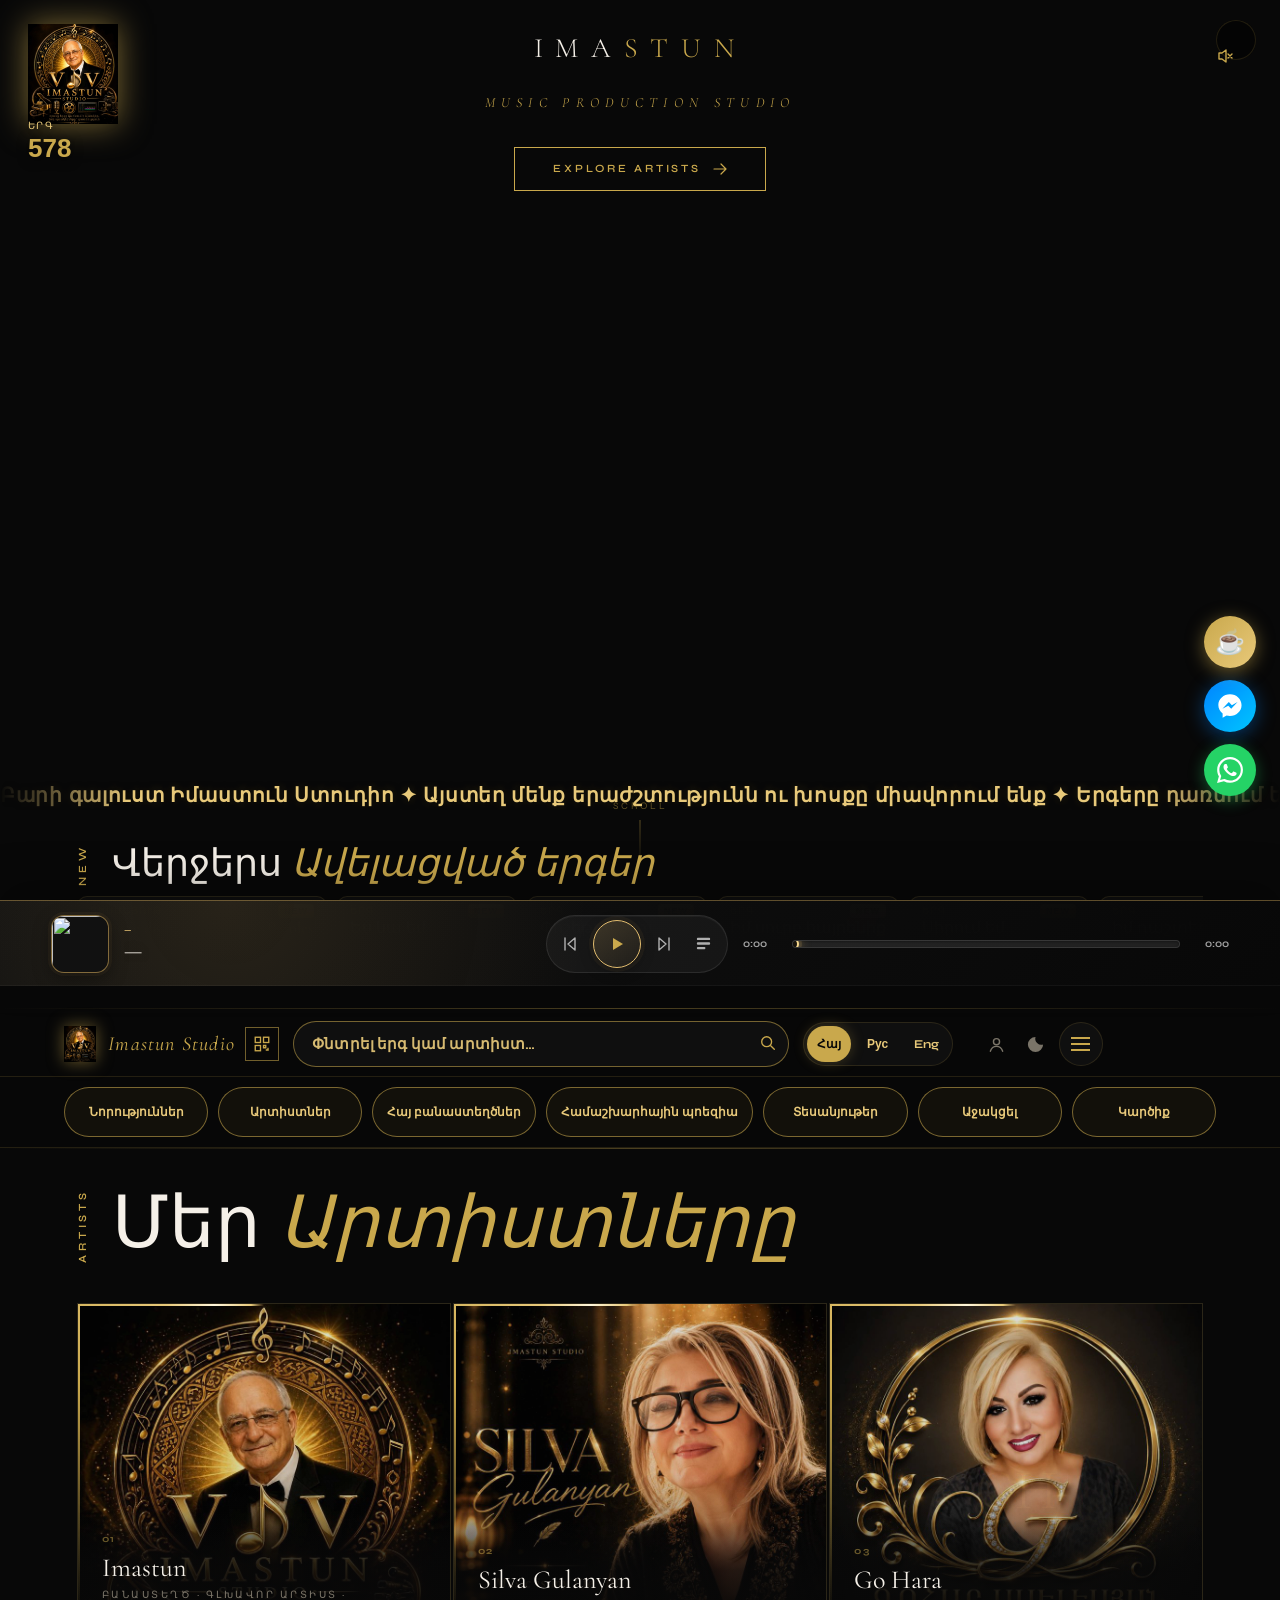
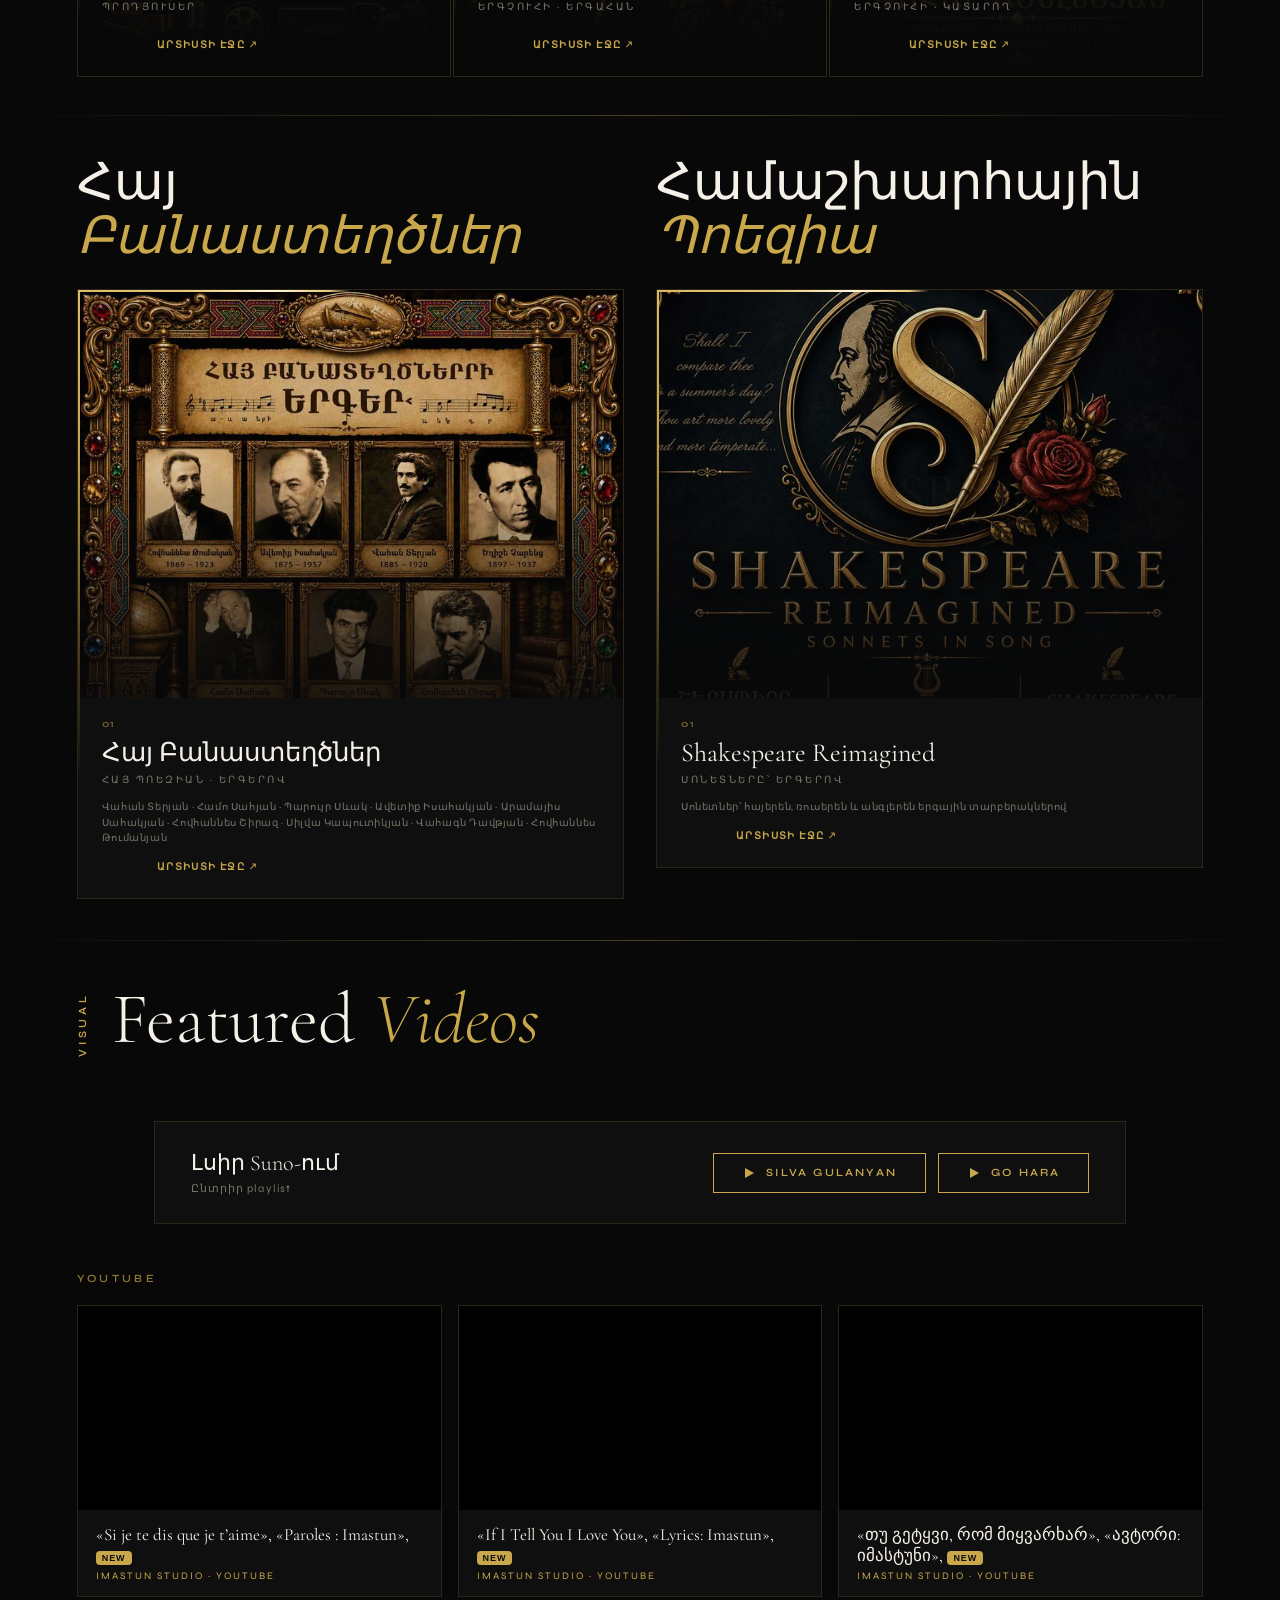
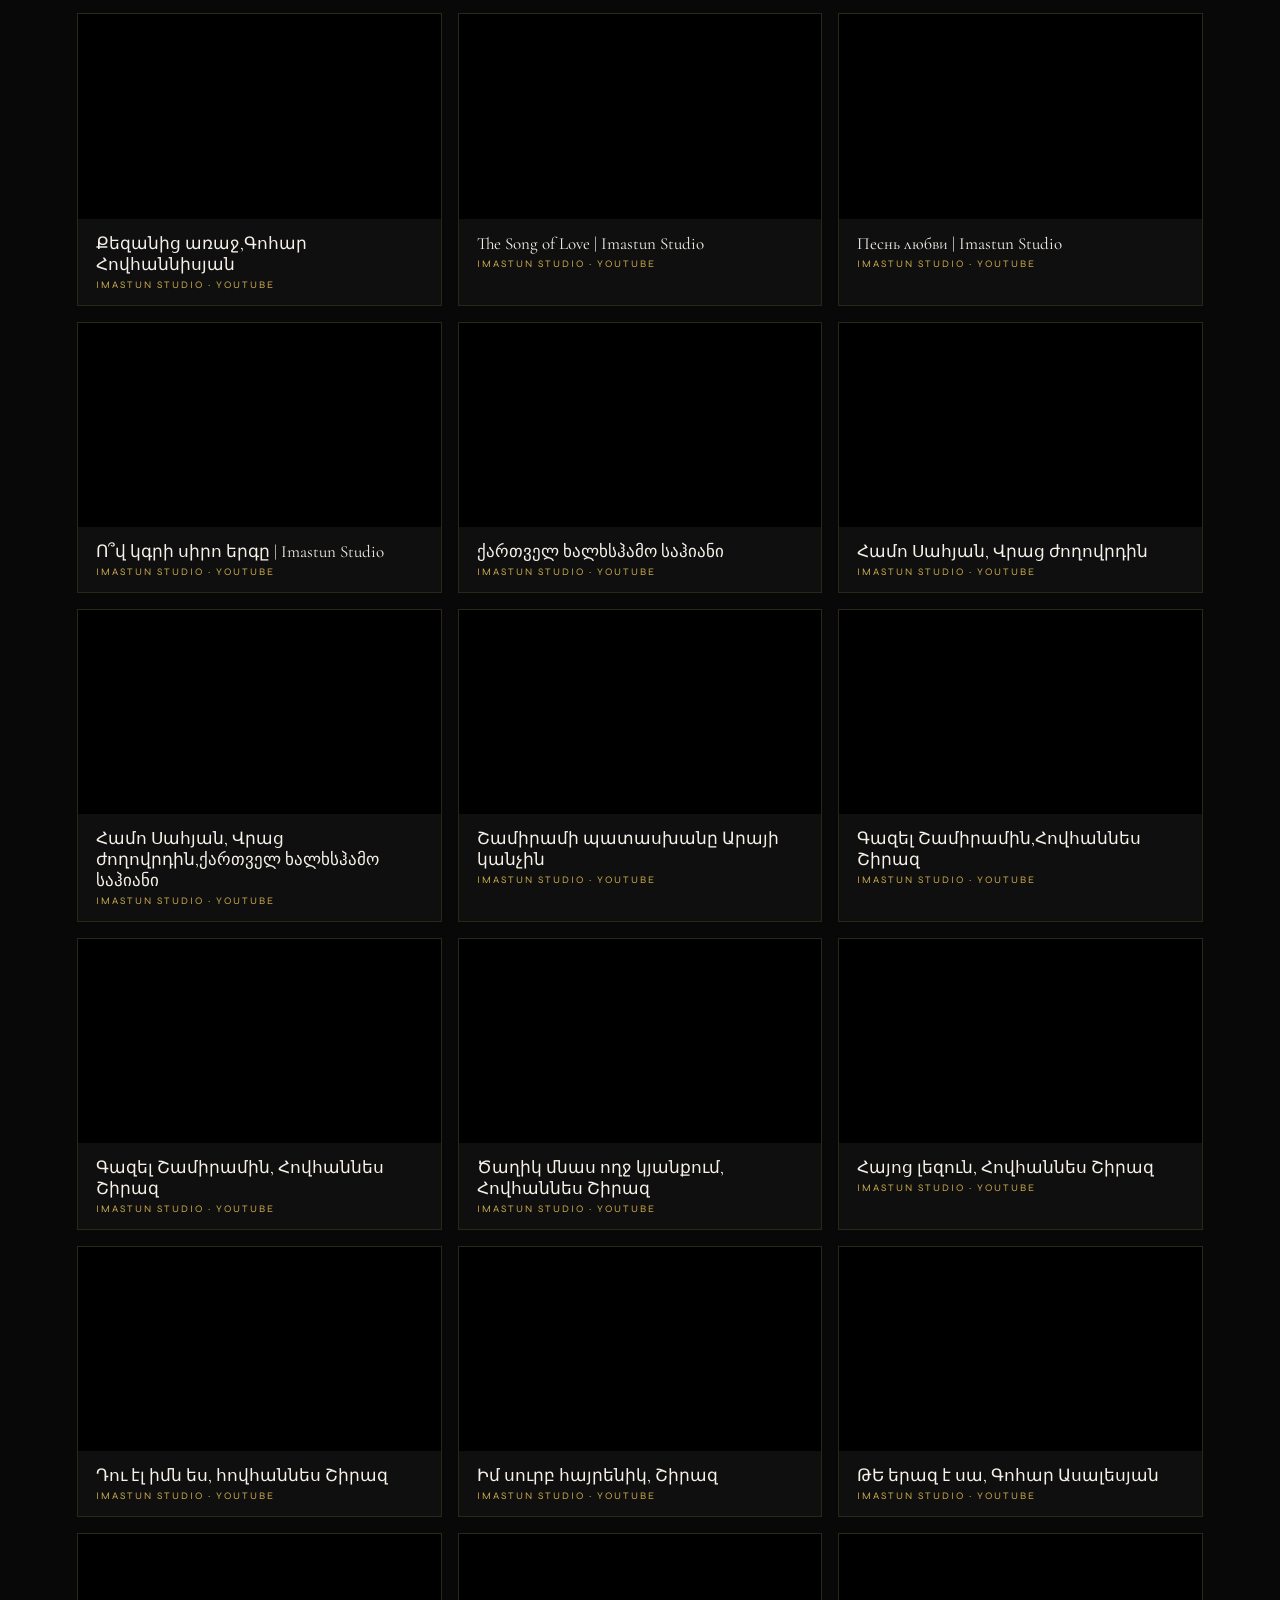
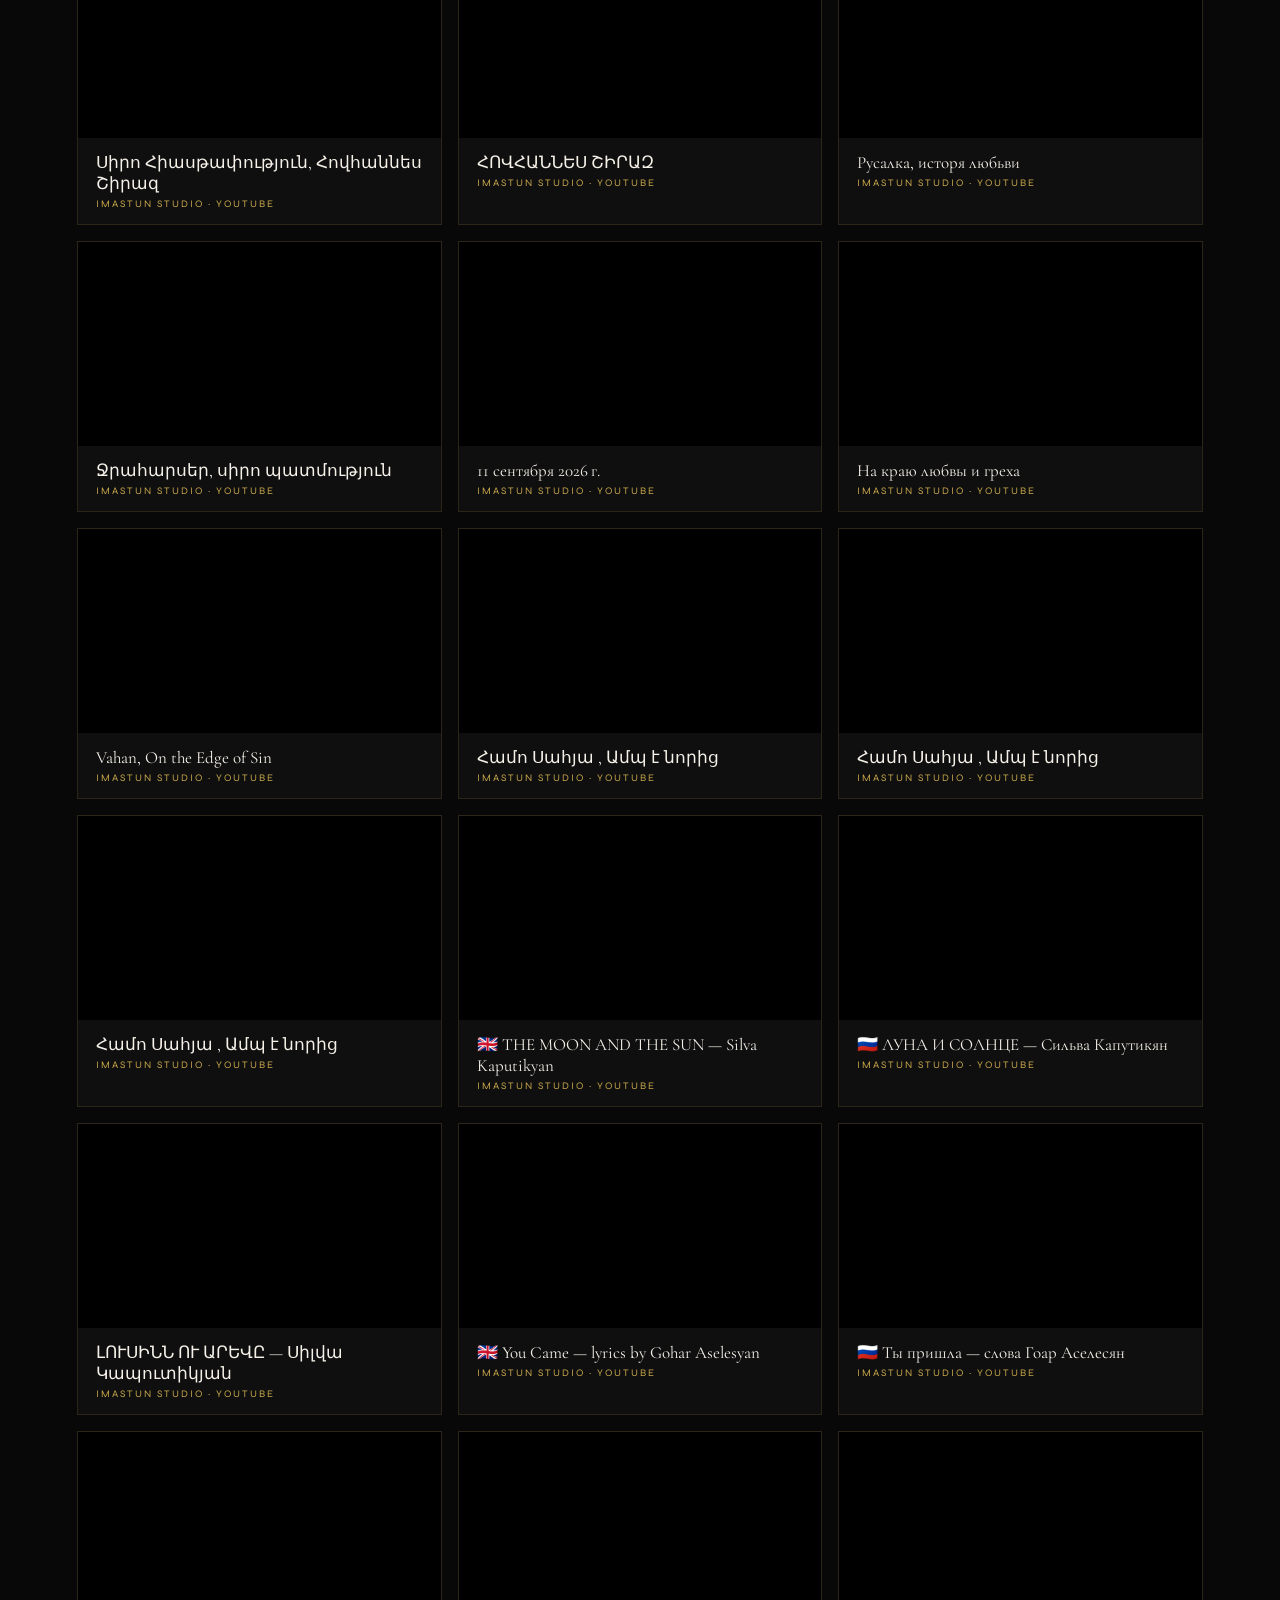
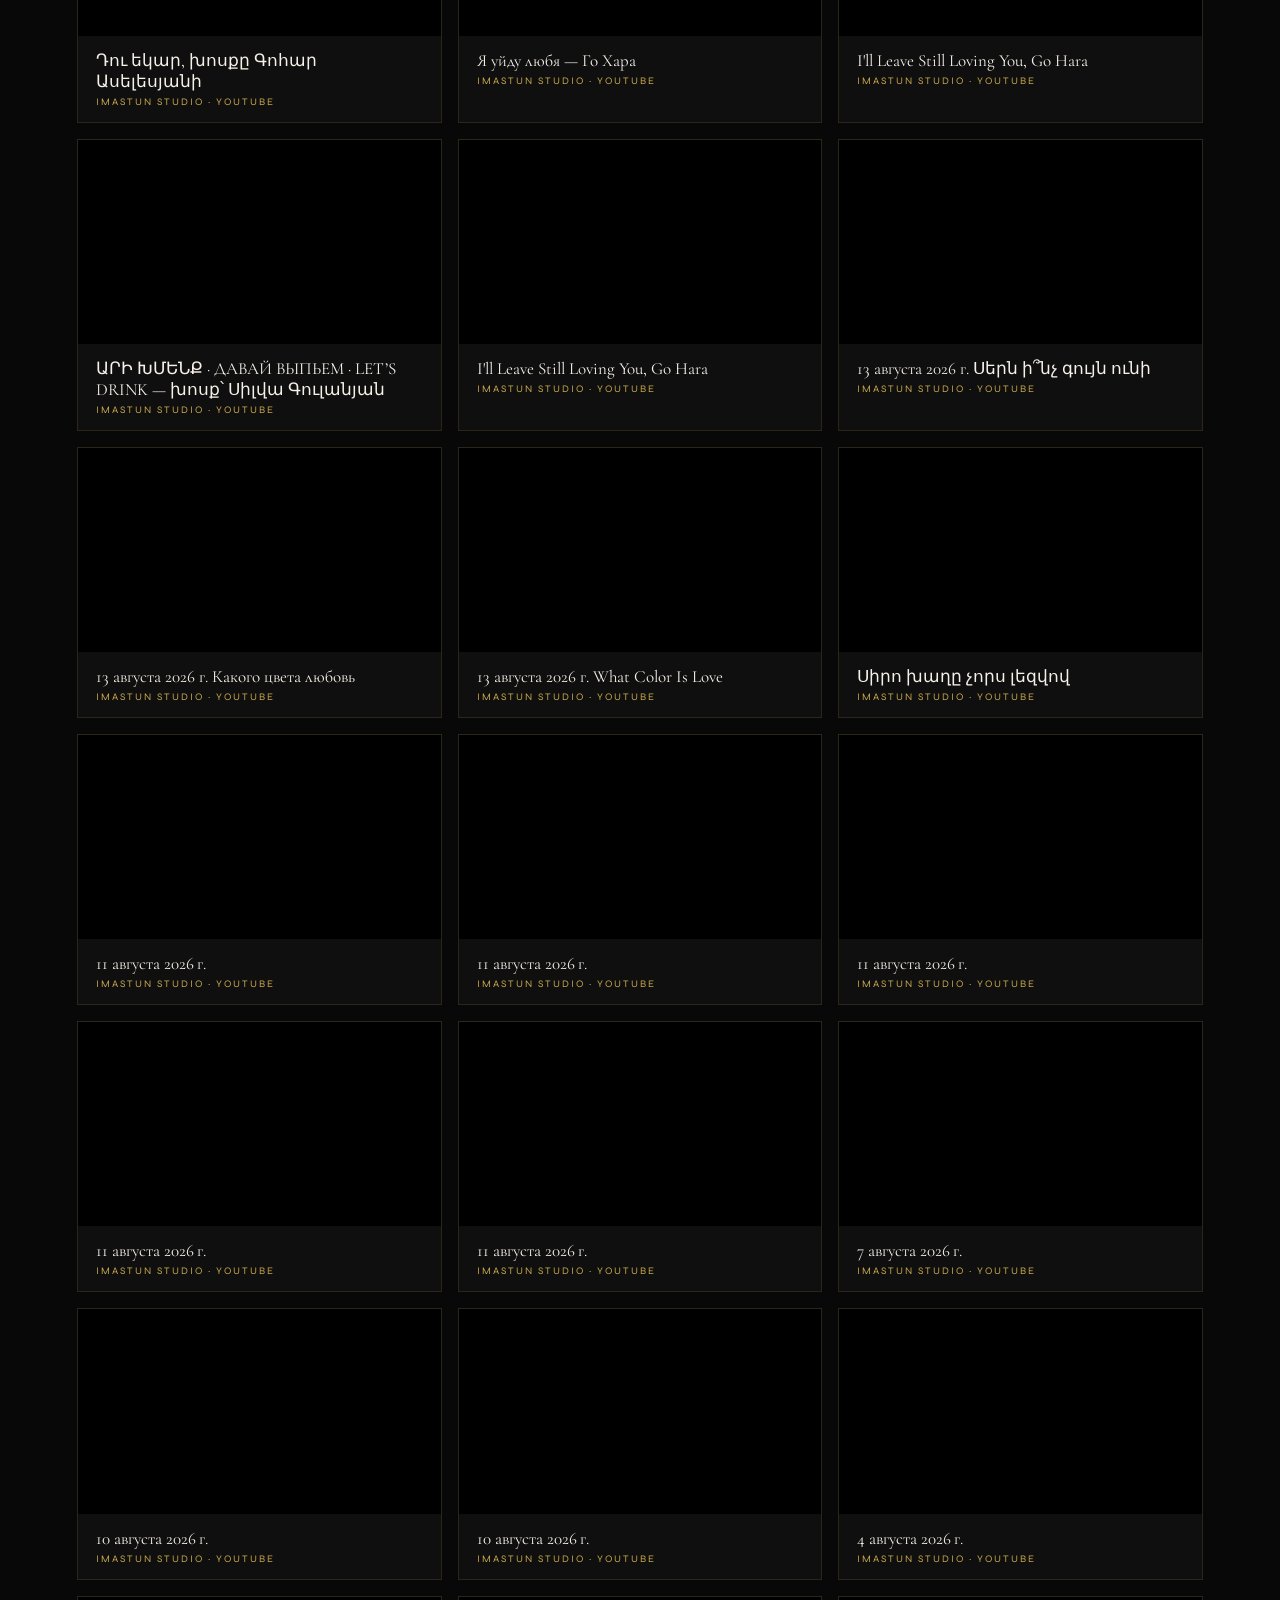
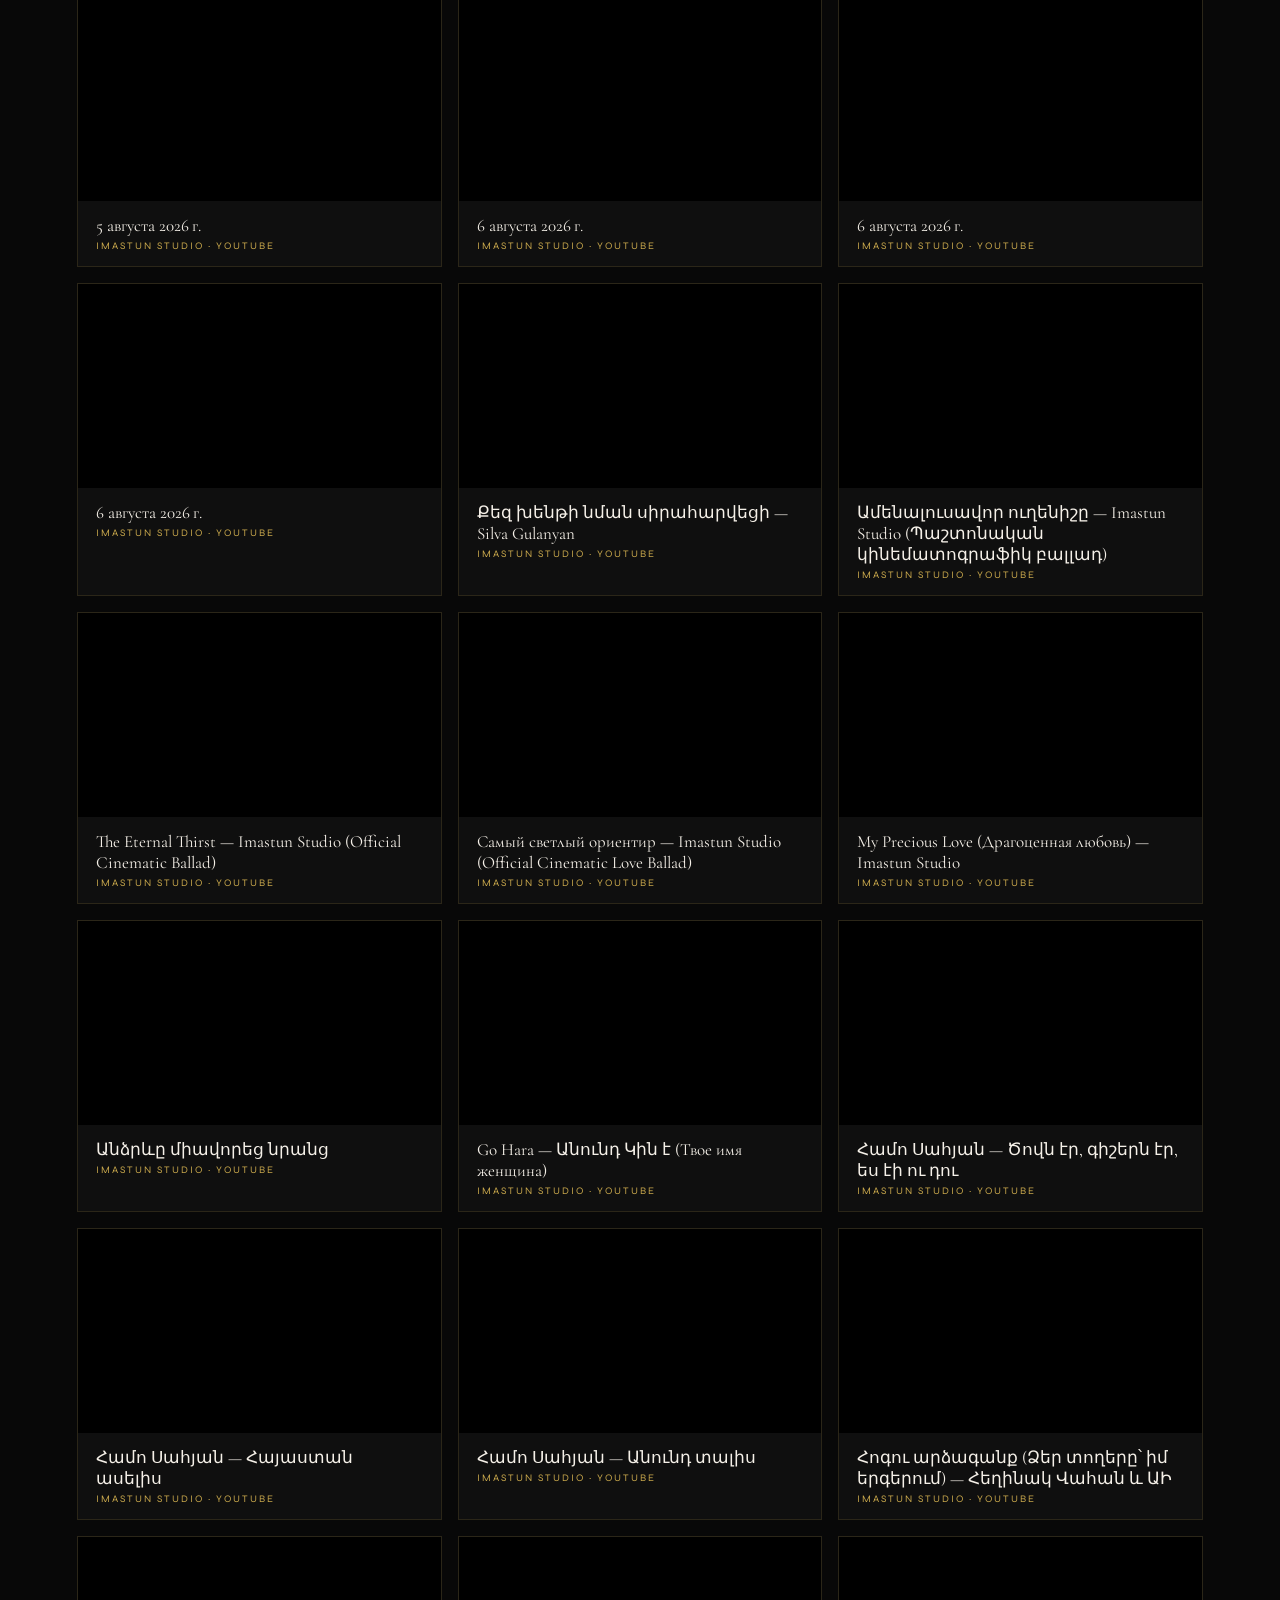
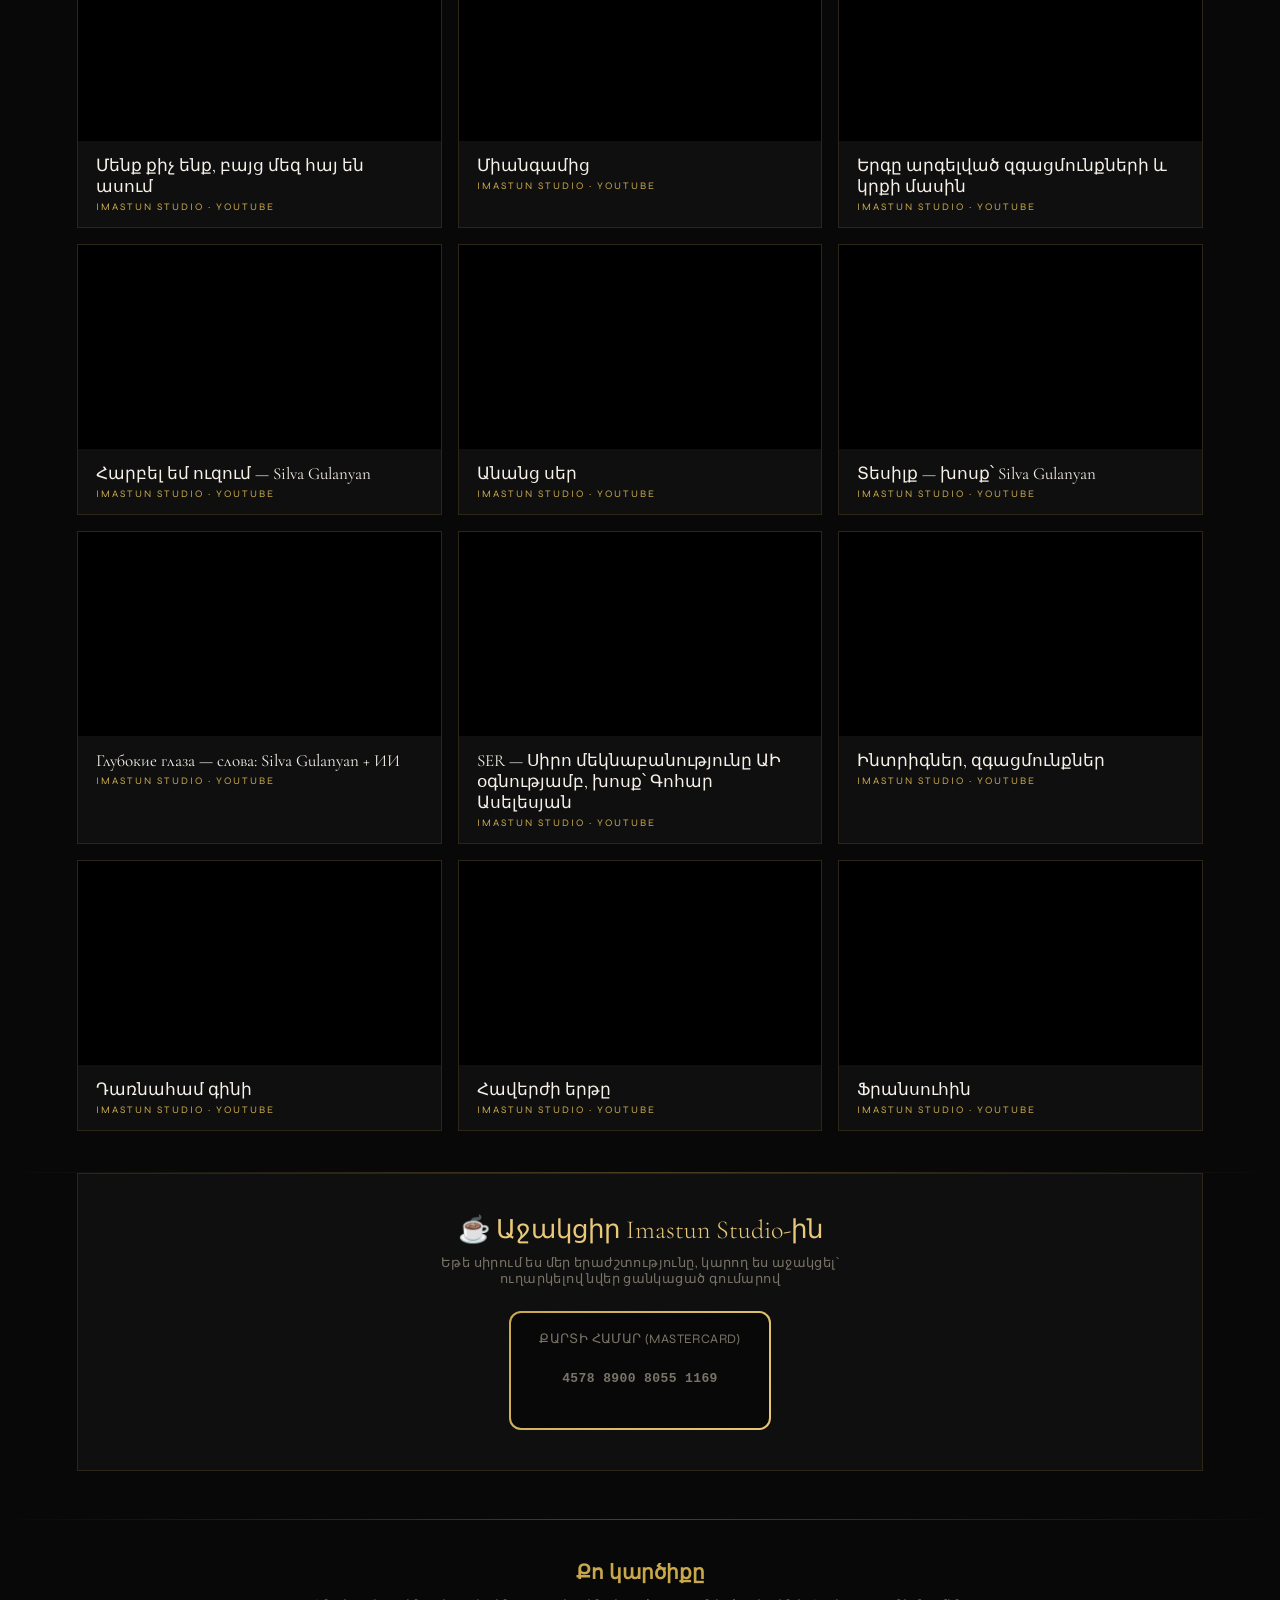
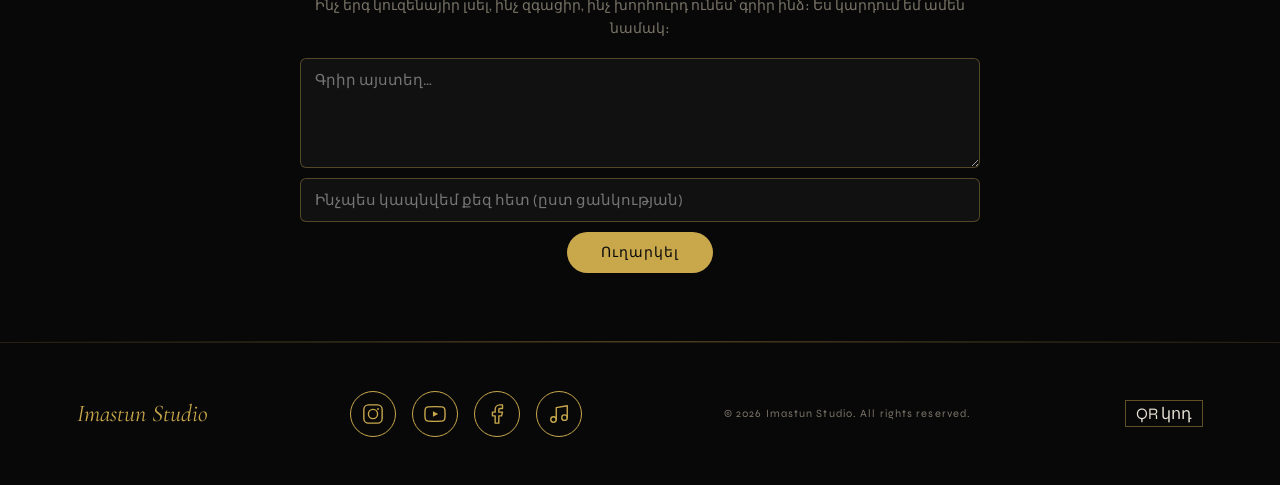
==== index.html @ 703136f3 "Auto-sync YouTube long videos" ====
<!DOCTYPE html>
<html lang="hy">
<head>
  <meta charset="UTF-8" />
  <meta name="viewport" content="width=device-width, initial-scale=1.0" />
  <title>Իմաստուն Ստուդիո — Imastun Studio</title>
  <link rel="canonical" href="https://imastun.org/" />
  <meta name="description" content="Իմաստուն Ստուդիո՝ հայկական երաժշտության ստուդիո։ Լսիր Սիլվա Գուլանյանի, Գո Հարայի, հայ բանաստեղծների և Shakespeare Reimagined նախագծի երգերը։" />
  <meta name="keywords" content="հայկական երաժշտություն, Իմաստուն Ստուդիո, Silva Gulanyan, Go Hara, Vahan Teryan, Hamo Sahyan, Paruyr Sevak, Armenian music, Armenian poetry songs" />
  <meta name="keywords" content="Imastun Studio, Իմաստուն Ստուդիո, Silva Gulanyan, Go Hara, հայկական երաժշտություն, Armenian music" />
  <meta name="author" content="Imastun Studio" />
  <meta property="og:title" content="Իմաստուն Ստուդիո — Imastun Studio" />
  <meta property="og:description" content="Հայկական երաժշտության ստուդիո՝ 550+ երգ, հայ բանաստեղծների ստեղծագործություններ երաժշտության մեջ, Shakespeare Reimagined նախագիծը և ավելին։" />
  <meta property="og:image" content="https://imastun.org/share.jpg" />
  <meta property="og:image:width" content="1200" />
  <meta property="og:image:height" content="630" />
  <script type="application/ld+json">
  {
    "@context": "https://schema.org",
    "@type": "MusicGroup",
    "name": "Imastun Studio",
    "alternateName": "Իմաստուն Ստուդիո",
    "url": "https://imastun.org/",
    "logo": "https://imastun.org/logo.png",
    "description": "Հայկական երաժշտության ստուդիո՝ բանաստեղծություն և երաժշտություն միասին։",
    "genre": ["Armenian music", "Poetry in music"],
    "sameAs": [
      "https://www.instagram.com/vahanvardevanyan",
      "https://www.youtube.com/@vahanvardevanyan4122",
      "https://www.facebook.com/Vahan.Vardevanyan"
    ]
  }
  </script>
  <meta property="og:site_name" content="Imastun Studio">
  <meta property="og:locale" content="hy_AM">
  <meta property="og:type" content="music.playlist" />
  <meta property="og:url" content="https://imastun.org/" />
  <meta name="twitter:card" content="summary_large_image" />
  <meta name="twitter:title" content="Իմաստուն Ստուդիո" />
  <meta name="twitter:description" content="Բարի գալուստ Իմաստուն Ստուդիո" />
  <meta name="twitter:image" content="https://imastun.org/share.jpg" />
  <meta name="theme-color" content="#c9a84c" />
  <meta name="mobile-web-app-capable" content="yes" />
  <meta name="apple-mobile-web-app-capable" content="yes" />
  <meta name="apple-mobile-web-app-status-bar-style" content="black-translucent" />
  <link rel="manifest" href="manifest.json" />
  <link rel="icon" href="icons/icon-192.png" type="image/png" />
  <link rel="apple-touch-icon" href="icons/apple-touch-icon.png" />
  <link rel="preconnect" href="https://fonts.googleapis.com" />
  <link rel="preconnect" href="https://fonts.gstatic.com" crossorigin />
  <link href="https://fonts.googleapis.com/css2?family=Cormorant+Garamond:ital,wght@0,300;0,400;0,600;1,300;1,400&family=Syne:wght@400;500;600;700;800&display=swap" rel="stylesheet" />
  <style>
    *, *::before, *::after { box-sizing: border-box; margin: 0; padding: 0; }

    :root {
      --gold: #c9a84c;
      --gold-light: #e8c97a;
      --gold-dim: rgba(201,168,76,0.18);
      --bg: #080808;
      --surface: #0f0f0f;
      --surface2: #161616;
      --border: rgba(201,168,76,0.15);
      --text: #e8e2d5;
      --text-dim: #7a7468;
      --white: #f5f0e8;
      --player-h: 88px;
    }

    body.light-mode {
      --gold: #a3801f;
      --gold-light: #8a6a15;
      --gold-dim: rgba(163,128,31,0.12);
      --bg: #faf7f0;
      --surface: #ffffff;
      --surface2: #f2ede1;
      --border: rgba(163,128,31,0.22);
      --text: #2a2620;
      --text-dim: #7a7468;
      --white: #1a1712;
    }

    #theme-toggle {
      background: none; border: none; color: var(--text-dim);
      cursor: pointer; padding: 6px; display: flex; align-items: center;
      transition: color 0.2s;
    }
    #theme-toggle:hover { color: var(--gold); }

    #auth-toggle {
      background: none; border: none; color: var(--text-dim);
      cursor: pointer; padding: 6px; display: flex; align-items: center;
      transition: color 0.2s;
    }
    #auth-toggle:hover { color: var(--gold); }
    #auth-toggle.logged-in { color: var(--gold); }

    #page-loader {
      position: fixed; inset: 0; z-index: 9999;
      background: var(--bg);
      display: flex; align-items: center; justify-content: center;
      transition: opacity 0.4s ease, visibility 0.4s;
    }
    #page-loader.hidden { opacity: 0; visibility: hidden; pointer-events: none; }
    .loader-spinner {
      width: 40px; height: 40px; border-radius: 50%;
      border: 2px solid var(--border); border-top-color: var(--gold);
      animation: loader-spin 0.8s linear infinite;
    }
    @keyframes loader-spin { to { transform: rotate(360deg); } }

    .skeleton-card {
      background: linear-gradient(90deg, var(--surface) 25%, var(--surface2) 50%, var(--surface) 75%);
      background-size: 200% 100%; animation: skeleton-shimmer 1.4s ease-in-out infinite;
      border-radius: 2px;
    }
    @keyframes skeleton-shimmer { 0% { background-position: 200% 0; } 100% { background-position: -200% 0; } }
    .skeleton-track { height: 44px; margin-bottom: 4px; }
    .skeleton-block { padding: 20px 0; }

    .sr-empty-state {
      display: flex; flex-direction: column; align-items: center; gap: 10px;
      padding: 48px 20px; color: var(--text-dim); text-align: center;
    }
    .sr-empty-state svg { opacity: 0.4; }
    .sr-empty-state .sr-empty-title { font-size: 14px; letter-spacing: 0.08em; color: var(--text); }
    .sr-empty-state .sr-empty-sub { font-size: 12px; letter-spacing: 0.05em; opacity: 0.8; }

    #resume-banner {
      position: fixed; bottom: calc(var(--player-h) + 16px); left: 50%;
      transform: translateX(-50%) translateY(20px);
      background: rgba(20,16,8,0.96); border: 1px solid var(--gold);
      color: var(--white); padding: 12px 18px; border-radius: 30px;
      display: flex; align-items: center; gap: 12px; z-index: 190;
      font-size: 13px; opacity: 0; pointer-events: none;
      transition: opacity 0.3s, transform 0.3s;
      max-width: 90vw;
    }
    #resume-banner.visible { opacity: 1; transform: translateX(-50%) translateY(0); pointer-events: all; }
    #resume-banner button {
      background: none; border: 1px solid var(--gold); color: var(--gold);
      border-radius: 20px; padding: 5px 14px; cursor: pointer; font-size: 12px;
      white-space: nowrap; transition: background 0.2s, color 0.2s;
    }
    #resume-banner button:hover { background: var(--gold); color: var(--bg); }
    #resume-banner .rb-close { border: none; padding: 4px; font-size: 16px; color: var(--text-dim); }

    html { scroll-behavior: smooth; }

    body {
      background: var(--bg);
      color: var(--text);
      font-family: 'Syne', sans-serif;
      overflow-x: hidden;
      padding-bottom: var(--player-h);
    }

    ::-webkit-scrollbar { width: 3px; }
    ::-webkit-scrollbar-track { background: var(--bg); }
    ::-webkit-scrollbar-thumb { background: var(--gold); border-radius: 2px; }

    /* ── HERO ── */
    #hero {
      position: relative;
      height: 100vh;
      min-height: 600px;
      display: flex;
      flex-direction: column;
      align-items: center;
      justify-content: flex-start;
      padding-top: 32px;
      overflow: hidden;
      text-align: center;
    }

    #bg-video {
      position: absolute;
      inset: 0;
      width: 100%; height: 100%;
      object-fit: cover;
      object-position: center 20%;
      opacity: 0.85;
      z-index: 0;
    }

    .hero-veil {
      position: absolute;
      inset: 0;
      background: linear-gradient(180deg, rgba(8,8,8,0.4) 0%, rgba(8,8,8,0.1) 40%, rgba(8,8,8,0.7) 80%, rgba(8,8,8,1) 100%);
      z-index: 1;
    }

    .hero-content {
      position: relative;
      z-index: 2;
      display: flex;
      flex-direction: column;
      align-items: center;
      gap: 28px;
      padding: 0 24px;
      animation: fadeUp 1.4s cubic-bezier(0.16, 1, 0.3, 1) both;
    }

    @keyframes fadeUp {
      from { opacity: 0; transform: translateY(40px); }
      to   { opacity: 1; transform: translateY(0); }
    }

    .hero-logo-corner {
      position: absolute;
      top: 24px;
      left: 28px;
      z-index: 3;
      width: clamp(60px, 8vw, 90px);
      height: auto;
      filter: drop-shadow(0 0 16px rgba(201,168,76,0.6));
    }

    .hero-logo {
      width: clamp(90px, 16vw, 160px);
      height: auto;
      filter: drop-shadow(0 0 32px rgba(201,168,76,0.5));
      animation: logoPulse 4s ease-in-out infinite;
    }

    @keyframes logoPulse {
      0%, 100% { filter: drop-shadow(0 0 28px rgba(201,168,76,0.45)); }
      50%       { filter: drop-shadow(0 0 48px rgba(201,168,76,0.7)); }
    }

    .hero-arc-wrap {
      filter: drop-shadow(0 0 40px rgba(201,168,76,0.5));
      animation: fadeUp 1.4s cubic-bezier(0.16, 1, 0.3, 1) both;
    }

    .hero-arc-svg { overflow: visible; }

    .hero-studio {
      font-family: 'Cormorant Garamond', serif;
      font-style: italic;
      font-weight: 300;
      font-size: clamp(11px, 1.8vw, 14px);
      letter-spacing: 0.45em;
      color: var(--gold);
      text-transform: uppercase;
    }

    .hero-title {
      font-family: 'Cormorant Garamond', serif;
      font-weight: 300;
      font-size: clamp(18px, 2.8vw, 28px);
      line-height: 1.2;
      letter-spacing: 0.45em;
      color: var(--white);
      text-transform: uppercase;
    }

    .hero-title span { color: var(--gold); }
    .hero-stats { position:absolute; top:120px; left:28px; z-index:3; display:flex; flex-direction:column; gap:13px; text-align:left; }
    .hero-stat { text-align:left; }
    .hero-stat .num { font-family:'Inter',sans-serif; font-size:26px; font-weight:700; color:var(--gold); line-height:1; text-shadow:0 2px 12px rgba(0,0,0,0.75); }
    .hero-stat .lbl { font-family:'Inter',sans-serif; font-size:10px; letter-spacing:0.14em; text-transform:uppercase; color:#e8c97a; margin-bottom:4px; text-shadow:0 1px 8px rgba(0,0,0,0.85); }
    @media (max-width:600px){ .hero-stats { top:98px; left:18px; gap:10px; } .hero-stat .num { font-size:22px; } }

    .hero-tagline {
      font-family: 'Cormorant Garamond', serif;
      font-weight: 300;
      font-size: clamp(16px, 2.4vw, 22px);
      letter-spacing: 0.08em;
      color: var(--text-dim);
    }

    .hero-cta {
      margin-top: 8px;
      display: inline-flex;
      align-items: center;
      gap: 12px;
      padding: 14px 38px;
      border: 1px solid var(--gold);
      color: var(--gold);
      font-family: 'Syne', sans-serif;
      font-size: 11px;
      font-weight: 600;
      letter-spacing: 0.25em;
      text-transform: uppercase;
      text-decoration: none;
      transition: background 0.3s, color 0.3s;
      cursor: pointer;
      background: transparent;
    }

    .hero-cta:hover { background: var(--gold); color: var(--bg); }

    .scroll-hint {
      position: absolute;
      bottom: 32px;
      left: 50%;
      transform: translateX(-50%);
      z-index: 2;
      display: flex;
      flex-direction: column;
      align-items: center;
      gap: 8px;
      opacity: 0.45;
    }

    .scroll-hint span { font-size: 10px; letter-spacing: 0.3em; text-transform: uppercase; color: var(--gold); }

    /* ── MARQUEE ── */
    .hero-marquee-wrap {
      position: absolute;
      bottom: 90px;
      left: 0; right: 0;
      overflow: hidden;
      z-index: 2;
      mask-image: linear-gradient(90deg, transparent, black 10%, black 90%, transparent);
      -webkit-mask-image: linear-gradient(90deg, transparent, black 10%, black 90%, transparent);
    }

    .hero-marquee {
      display: flex;
      width: max-content;
      min-width: max-content;
      gap: 64px;
      white-space: nowrap;
      will-change: transform;
      animation: marqueeScroll 52s linear infinite;
    }

    .hero-marquee span {
      font-family: Georgia, 'Noto Serif Armenian', 'Noto Serif', serif;
      font-style: normal;
      font-size: clamp(16px, 1.7vw, 20px);
      font-weight: 700;
      line-height: 1.45;
      letter-spacing: 0.035em;
      color: var(--gold-light);
      text-shadow: 0 1px 8px rgba(0,0,0,.85), 0 0 10px rgba(201,168,76,.24);
      padding-right: 0;
      display: block;
      flex: 0 0 auto;
      width: max-content;
    }
    @media (max-width:520px) {
      .hero-marquee {
        gap: 40px;
        animation-duration: 44s;
      }
      .hero-marquee span {
        font-size: 17px;
        font-weight: 700;
        line-height: 1.5;
        letter-spacing: 0.02em;
      }
    }

    @keyframes marqueeScroll {
      from { transform: translate3d(0,0,0); }
      to   { transform: translate3d(calc(-50% - 32px),0,0); }
    }
    @media (max-width:520px) {
      @keyframes marqueeScroll {
        from { transform: translate3d(0,0,0); }
        to   { transform: translate3d(calc(-50% - 20px),0,0); }
      }
    }

    #video-toggle {
      position: absolute;
      top: 20px;
      right: 24px;
      z-index: 3;
      background: rgba(0,0,0,0.4);
      border: 1px solid var(--border);
      color: var(--gold);
      width: 40px; height: 40px;
      border-radius: 50%;
      display: flex;
      align-items: center;
      justify-content: flex-start;
      padding-top: 32px;
      cursor: pointer;
      backdrop-filter: blur(8px);
      transition: background 0.2s, border-color 0.2s;
    }

    #video-toggle:hover { background: rgba(201,168,76,0.15); border-color: var(--gold); }

    .scroll-hint .line {
      width: 1px; height: 48px;
      background: linear-gradient(to bottom, var(--gold), transparent);
      animation: scrollLine 1.8s ease-in-out infinite;
    }

    @keyframes scrollLine {
      0%   { opacity: 1; transform: scaleY(1) translateY(0); }
      100% { opacity: 0; transform: scaleY(0.4) translateY(20px); }
    }

    /* ── NAV ── */
    #nav {
      position: sticky; top: 0; z-index: 100;
      background: rgba(8,8,8,0.92);
      backdrop-filter: blur(20px);
      border-bottom: 1px solid var(--border);
      display: flex; align-items: center; justify-content: space-between;
      padding: 0 clamp(20px, 5vw, 80px);
      height: 64px;
    }

    .nav-brand {
      font-family: 'Cormorant Garamond', serif;
      font-style: italic; font-size: 20px;
      color: var(--gold); letter-spacing: 0.06em;
    }

    .nav-links { display: none; gap: 36px; list-style: none; align-items: center; }

    .nav-links a {
      font-size: 11px; font-weight: 600; letter-spacing: 0.2em;
      text-transform: uppercase; color: var(--text-dim);
      text-decoration: none; transition: color 0.2s;
    }

    .nav-links a:hover { color: var(--gold); }

    .nav-suno {
      display: inline-flex; align-items: center; gap: 7px;
      padding: 7px 16px; border: 1px solid var(--border);
      color: var(--gold) !important; font-size: 10px !important;
      letter-spacing: 0.18em !important;
      transition: background 0.2s, border-color 0.2s !important;
    }

    .nav-suno:hover { background: var(--gold-dim) !important; border-color: var(--gold) !important; }

    /* ── SECTION ── */
    .section { padding: clamp(28px, 3.2vw, 48px) clamp(20px, 6vw, 100px); }

    .section-header { margin-bottom: 64px; display: flex; align-items: flex-end; gap: 24px; }

    .section-label {
      font-size: 11px; font-weight: 600; letter-spacing: 0.35em;
      text-transform: uppercase; color: var(--gold);
      writing-mode: vertical-rl; transform: rotate(180deg); line-height: 1;
    }

    .section-heading {
      font-family: 'Cormorant Garamond', serif; font-weight: 300;
      font-size: clamp(36px, 6vw, 72px); line-height: 1.05; color: var(--white);
    }

    .section-heading em { font-style: italic; color: var(--gold); }

    .gold-rule {
      width: 100%; height: 1px;
      background: linear-gradient(90deg, transparent, var(--gold), transparent);
      opacity: 0.35;
    }

    /* ── ARTIST GRID ── */
    .catalog-grid {
      display: grid;
      grid-template-columns: repeat(auto-fill, minmax(280px, 1fr));
      gap: 2px;
    }

    #artists-grid {
      grid-template-columns: repeat(3, minmax(0, 1fr));
    }

    #artists-grid > .artist-card {
      aspect-ratio: 1 / 1;
      display: block;
    }

    #artists-grid > .artist-card .card-cover-wrap {
      position: absolute;
      inset: 0;
      aspect-ratio: auto;
    }

    #artists-grid > .artist-card .card-body {
      position: absolute;
      inset: auto 0 0;
      z-index: 2;
      padding: clamp(14px, 2vw, 24px);
      background: linear-gradient(to top, rgba(8,8,8,.96), rgba(8,8,8,.72) 68%, transparent);
    }

    .poetry-catalogs {
      display: grid;
      grid-template-columns: repeat(2, minmax(0, 1fr));
      align-items: start;
      gap: clamp(14px, 2.5vw, 32px);
    }

    .poetry-catalog { min-width: 0; }
    .poetry-catalog .section-header { margin-bottom: 24px; align-items: flex-start; }
    .poetry-catalog .section-label { display: none; }
    .poetry-catalog .section-heading { font-size: clamp(28px, 4vw, 52px); }
    .poetry-catalog .catalog-grid { grid-template-columns: minmax(0, 1fr); }
    .poetry-catalog.expanded { grid-column: 1 / -1; }

    .catalog-section { padding-block: clamp(24px, 3vw, 40px); }
    .catalog-section .section-header { margin-bottom: 40px; }
    #armenian-poets-grid > .artist-card,
    #world-poetry-grid > .artist-card { max-width: none; }
    .poetry-catalog.expanded #armenian-poets-grid > .artist-card,
    .poetry-catalog.expanded #world-poetry-grid > .artist-card { max-width: 420px; }

    .card-note {
      margin: 10px 0 2px;
      color: var(--text-dim); font-size: 10px; line-height: 1.55;
      letter-spacing: .06em;
    }

    /* ── SMALL CARDS ROW ── */
    #small-cards-row {
      display: grid;
      grid-template-columns: repeat(auto-fill, minmax(220px, 1fr));
      gap: 2px;
      margin-top: 2px;
    }

    /* ── FULL ARTIST CARD ── */
    .artist-card {
      position: relative;
      background: var(--surface);
      border: 1px solid var(--border);
      cursor: pointer;
      overflow: hidden;
      transition: border-color 0.3s, background 0.3s;
      display: flex;
      flex-direction: column;
    }

    .card-cover-wrap {
      position: relative; width: 100%;
      aspect-ratio: 4 / 3; overflow: hidden; background: #111;
    }

    .card-cover {
      width: 100%; height: 100%; object-fit: cover; object-position: top; display: block;
      transition: transform 0.6s cubic-bezier(0.16, 1, 0.3, 1), opacity 0.4s;
      opacity: 0.85;
    }

    .artist-card:hover .card-cover { transform: scale(1.06); opacity: 1; }

    .artist-card[data-id="shakespeare-reimagined"] .card-cover {
      object-position: center 22%;
      transform: scale(1.22);
    }
    .artist-card[data-id="shakespeare-reimagined"]:hover .card-cover {
      transform: scale(1.29);
    }

    .card-cover-fallback {
      position: absolute; inset: 0;
      display: flex; align-items: center; justify-content: center;
      font-family: 'Cormorant Garamond', serif;
      font-size: 56px; font-weight: 300; color: var(--gold); opacity: 0.25;
      background: linear-gradient(135deg, #111 0%, #1a1a1a 100%);
    }

    .card-cover-overlay {
      position: absolute; inset: 0;
      background: linear-gradient(to top, rgba(8,8,8,0.85) 0%, transparent 55%);
    }

    /* ── flowing gold border running around the perimeter ── */
    @property --bAngle { syntax: '<angle>'; initial-value: 0deg; inherits: false; }
    .artist-card:not(.card-empty)::before {
      content: ''; position: absolute; inset: 0; z-index: 4; pointer-events: none;
      padding: 2px; border-radius: inherit;
      background: conic-gradient(from var(--bAngle),
        rgba(201,168,76,0) 0deg,
        rgba(201,168,76,0) 235deg,
        var(--gold) 300deg,
        var(--gold-light) 332deg,
        #fff6db 345deg,
        var(--gold-light) 356deg,
        rgba(201,168,76,0) 360deg);
      -webkit-mask: linear-gradient(#000 0 0) content-box, linear-gradient(#000 0 0);
      -webkit-mask-composite: xor;
              mask: linear-gradient(#000 0 0) content-box, linear-gradient(#000 0 0);
              mask-composite: exclude;
      animation: borderFlow 4.5s linear infinite;
      animation-delay: calc(var(--d, 0s) * -1);
    }
    @keyframes borderFlow { to { --bAngle: 360deg; } }
    @media (prefers-reduced-motion: reduce) {
      .artist-card:not(.card-empty)::before { animation: none; }
    }

    .card-body { padding: 20px 24px 24px; position: relative; }

    .card-index {
      font-size: 10px; font-weight: 700; letter-spacing: 0.15em;
      color: var(--gold); opacity: 0.5; margin-bottom: 8px;
    }

    .card-name {
      font-family: 'Cormorant Garamond', serif;
      font-size: clamp(20px, 2.4vw, 26px); font-weight: 400;
      line-height: 1.15; color: var(--white); margin-bottom: 6px;
    }

    .card-role {
      font-size: 10px; letter-spacing: 0.25em; text-transform: uppercase;
      color: var(--text-dim); margin-bottom: 14px;
    }

    .card-arrow {
      display: inline-flex; align-items: center; gap: 8px;
      font-size: 10px; font-weight: 600; letter-spacing: 0.2em;
      text-transform: uppercase; color: var(--gold);
      opacity: 0; transform: translateX(-8px);
      transition: opacity 0.3s, transform 0.3s;
    }

    .artist-card:hover .card-arrow,
    .artist-card.active .card-arrow { opacity: 1; transform: translateX(0); }

    .card-page-link {
      display: inline-block; margin-top: 12px; color: var(--gold); text-decoration: none;
      font-size: 10px; font-weight: 600; letter-spacing: .14em; text-transform: uppercase;
      transition: color .2s;
    }
    .card-page-link:hover { color: var(--gold-light); }

    .artist-card::after {
      content: ''; position: absolute; bottom: 0; left: 0;
      width: 100%; height: 2px; background: var(--gold);
      transform: scaleX(0); transform-origin: left;
      transition: transform 0.4s cubic-bezier(0.16, 1, 0.3, 1);
    }

    .artist-card:hover::after,
    .artist-card.active::after { transform: scaleX(1); }

    .artist-card:hover,
    .artist-card.active { background: var(--surface2); border-color: var(--gold-dim); }

    /* ── SMALL CARD (no cover) — compact row ── */
    .artist-card.card-empty {
      flex-direction: row;
      align-items: center;
      padding: 16px 20px;
      gap: 14px;
      cursor: default;
      min-height: 0;
      height: 72px;
    }

    .artist-card.card-empty::after { display: none; }
    .artist-card.card-empty:hover { background: var(--surface); border-color: var(--border); }
    .artist-card.card-empty .card-arrow { display: none; }

    .empty-avatar {
      width: 44px; height: 44px; border-radius: 50%;
      border: 1px solid var(--border); background: #111;
      display: flex; align-items: center; justify-content: center;
      font-family: 'Cormorant Garamond', serif;
      font-size: 16px; color: var(--gold); opacity: 0.5; flex-shrink: 0;
    }

    .empty-info { flex: 1; min-width: 0; }

    .empty-name {
      font-family: 'Cormorant Garamond', serif;
      font-size: 16px; color: var(--text); margin-bottom: 3px;
      white-space: nowrap; overflow: hidden; text-overflow: ellipsis;
    }

    .empty-role {
      font-size: 10px; letter-spacing: 0.2em; text-transform: uppercase; color: var(--text-dim);
    }

    .soon-badge {
      font-size: 9px; font-weight: 700; letter-spacing: 0.15em;
      text-transform: uppercase; color: var(--bg);
      background: var(--gold); padding: 3px 8px; flex-shrink: 0; opacity: 0.65;
    }

    /* ── EXPANDED PANEL ── */
    .artist-panel {
      display: none; grid-column: 1 / -1;
      background: var(--surface2); border: 1px solid var(--border); border-top: none;
      animation: panelOpen 0.4s cubic-bezier(0.16, 1, 0.3, 1) both;
    }

    .artist-panel.open { display: block; }

    @keyframes panelOpen {
      from { opacity: 0; }
      to   { opacity: 1; }
    }

    .panel-inner { display: grid; grid-template-columns: 1fr 1fr; }

    .panel-cover-col { position: relative; overflow: hidden; background: #0a0a0a; }

    .panel-cover {
      width: 100%; height: 100%; min-height: 200px;
      object-fit: cover; display: block; opacity: 0.7;
    }

    .panel-cover-fallback-col {
      position: absolute; inset: 0;
      display: flex; align-items: center; justify-content: center;
      font-family: 'Cormorant Garamond', serif;
      font-size: 72px; font-weight: 300; color: var(--gold); opacity: 0.15;
    }

    .panel-content-col { padding: 32px clamp(20px, 4vw, 48px); }

    .panel-header {
      display: flex; align-items: center; justify-content: space-between;
      margin-bottom: 24px; flex-wrap: wrap; gap: 12px;
    }

    .panel-title {
      font-family: 'Cormorant Garamond', serif; font-style: italic;
      font-size: clamp(20px, 2.8vw, 28px); color: var(--gold);
    }

    .panel-meta {
      display: flex; align-items: center; gap: 16px; flex-wrap: wrap;
      margin-top: 4px;
    }
    .panel-role {
      font-size: 10px; font-weight: 600; letter-spacing: 0.22em;
      text-transform: uppercase; color: var(--text-dim);
    }
    .panel-stat {
      font-size: 11px; color: var(--text-dim); letter-spacing: 0.05em;
    }
    .panel-stat strong { color: var(--gold-light); font-weight: 700; }

    .panel-close {
      background: none; border: 1px solid var(--border); color: var(--text-dim);
      font-size: 10px; letter-spacing: 0.2em; text-transform: uppercase;
      padding: 6px 16px; cursor: pointer; font-family: 'Syne', sans-serif;
      transition: border-color 0.2s, color 0.2s;
    }

    .panel-close:hover { border-color: var(--gold); color: var(--gold); }

    .panel-tabs { display: flex; margin-bottom: 20px; border-bottom: 1px solid var(--border); }

    .panel-tab {
      background: none; border: none; padding: 10px 24px;
      font-family: 'Syne', sans-serif; font-size: 10px; font-weight: 600;
      letter-spacing: 0.2em; text-transform: uppercase; color: var(--text-dim);
      cursor: pointer; border-bottom: 2px solid transparent; margin-bottom: -1px;
      transition: color 0.2s, border-color 0.2s;
    }

    .panel-tab.active { color: var(--gold); border-bottom-color: var(--gold); }
    .panel-tab:hover:not(.active) { color: var(--text); }

    .tab-pane { display: none; }
    .tab-pane.active { display: block; }

    /* ── TRACK LIST ── */
    .track-list-wrap { position: relative; }

    .track-list {
      display: flex; flex-direction: column; gap: 4px;
    }

    .track-list.is-collapsed {
      max-height: 520px;
      overflow: hidden;
    }

    .track-list-wrap.has-collapsed::after {
      content: "";
      position: absolute;
      left: 0; right: 0; bottom: 56px;
      height: 96px;
      pointer-events: none;
      background: linear-gradient(to bottom, rgba(18,18,18,0), var(--surface2) 82%);
    }

    .track-list-toggle {
      position: relative;
      z-index: 1;
      width: 100%;
      min-height: 44px;
      margin-top: 12px;
      padding: 10px 16px;
      border: 1px solid var(--gold-dim);
      border-radius: 2px;
      background: rgba(201,168,76,0.06);
      color: var(--gold-light);
      font: 600 10px/1.3 'Syne', sans-serif;
      letter-spacing: 0.12em;
      text-transform: uppercase;
      cursor: pointer;
      transition: background .2s, border-color .2s, color .2s;
    }

    .track-list-toggle:hover,
    .track-list-toggle:focus-visible {
      background: rgba(201,168,76,0.12);
      border-color: var(--gold);
      color: var(--white);
      outline: none;
    }

    .track-list-toggle span {
      display: inline-block;
      margin-left: 8px;
      font-size: 15px;
      line-height: .7;
    }

    @media (max-width: 700px) {
      .track-list.is-collapsed { max-height: 420px; }
      .track-list-wrap.has-collapsed::after { height: 82px; }
    }

    .track-item {
      display: grid; grid-template-columns: 28px 1fr auto auto;
      align-items: center; gap: 14px; padding: 12px 16px;
      background: rgba(255,255,255,0.02); border: 1px solid transparent;
      border-radius: 2px; cursor: pointer;
      transition: background 0.2s, border-color 0.2s;
    }

    .track-item:hover { background: rgba(201,168,76,0.05); border-color: var(--border); }
    .track-item.playing { background: rgba(201,168,76,0.08); border-color: rgba(201,168,76,0.3); }

    .track-num { font-size: 11px; color: var(--text-dim); text-align: right; font-variant-numeric: tabular-nums; }
    .track-item.playing .track-num { color: var(--gold); }

    .track-name {
      font-family: 'Cormorant Garamond', serif; font-size: 17px; color: var(--white);
      white-space: normal; overflow: visible; word-break: break-word;
    }

    .track-item.playing .track-name { color: var(--gold-light); }

    .new-badge {
      font-family: 'Inter', sans-serif; font-size: 9px; font-weight: 700; letter-spacing: 0.1em;
      color: #0c0c0c; background: var(--gold); border-radius: 4px; padding: 2px 6px;
      flex-shrink: 0; white-space: nowrap;
    }

    /* poet header inside the "Հայ Բանաստեղծներ" list: round portrait (initials if the photo is missing), name, song count */
    .poet-header { display:flex; align-items:center; gap:10px; font-family:'Inter',sans-serif; font-size:13px; font-weight:700; color:var(--gold); letter-spacing:0.08em; text-transform:uppercase; margin:18px 0 8px; padding-bottom:6px; border-bottom:1px solid rgba(201,168,76,0.25); }
    .poet-header .poet-name { flex:1 1 auto; min-width:0; }
    .poet-header .poet-count { flex:0 0 auto; margin-left:auto; font-size:11px; font-weight:600; letter-spacing:0.06em; text-transform:none; color:var(--text-dim); white-space:nowrap; }
    .poet-avatar { position:relative; flex:0 0 84px; width:84px; height:84px; box-sizing:border-box; border-radius:0; overflow:hidden; border:0; background:var(--surface); display:inline-flex; align-items:center; justify-content:center; font-size:22px; font-weight:700; letter-spacing:0; color:var(--gold); }
    .poet-avatar::after { content:''; position:absolute; inset:-35%; background:conic-gradient(from 0turn, #c9a84c 0%, #f0d88a 14%, rgba(201,168,76,.12) 32%, rgba(201,168,76,.12) 62%, #f0d88a 86%, #c9a84c 100%); animation:poet-ring-spin 2.5s linear infinite; z-index:0; }
    .poet-avatar::before { content:attr(data-initials); position:absolute; inset:2px; display:flex; align-items:center; justify-content:center; background:var(--surface); z-index:1; }
    .poet-avatar img { position:absolute; inset:2px; width:calc(100% - 4px); height:calc(100% - 4px); object-fit:cover; display:block; z-index:2; }
    @keyframes poet-ring-spin { to { transform:rotate(1turn); } }
    @media (prefers-reduced-motion:reduce) { .poet-avatar::after { animation:none; } }
    .recent-badge {
      font-family: 'Inter', sans-serif; font-size: 9px; font-weight: 700; letter-spacing: 0.1em; text-transform: uppercase;
      color: var(--gold); border: 1px solid var(--gold); border-radius: 4px; padding: 1px 6px; opacity: .75;
      flex-shrink: 0; white-space: nowrap;
    }
    .recent-badge::after { content: 'Վերջերս'; }
    html[lang="ru"] .recent-badge::after { content: 'Недавно'; }
    html[lang="en"] .recent-badge::after { content: 'Recent'; }

    .track-play-btn {
      width: 30px; height: 30px; border-radius: 50%;
      border: 1px solid var(--border); background: none; color: var(--text-dim);
      display: flex; align-items: center; justify-content: center;
      cursor: pointer; flex-shrink: 0;
      transition: border-color 0.2s, color 0.2s, background 0.2s;
    }

    .track-play-btn:hover { border-color: var(--gold); color: var(--gold); }
    .track-item.playing .track-play-btn { border-color: var(--gold); color: var(--gold); background: var(--gold-dim); }

    /* ── VIDEO GRID ── */
    .video-grid {
      display: grid;
      grid-template-columns: repeat(auto-fill, minmax(300px, 1fr));
      gap: 16px;
    }

    .video-section-label {
      font-size: 11px; font-weight: 600; letter-spacing: 0.3em;
      text-transform: uppercase; color: var(--gold);
      margin-bottom: 20px; opacity: 0.7;
    }

    .video-group { margin-bottom: 48px; }
    .video-group:last-child { margin-bottom: 0; }

    .video-card {
      background: var(--surface); border: 1px solid var(--border);
      overflow: hidden; transition: border-color 0.3s;
    }

    .video-card:hover { border-color: rgba(201,168,76,0.4); }

    .video-card .yt-embed {
      width: 100%; aspect-ratio: 16 / 9;
      display: block; border: none; background: #000;
    }

    .video-card video {
      width: 100%; display: block;
      max-height: 200px; object-fit: cover; background: #000;
    }

    /* ── FLOATING (PIP) VIDEO ── */
    .video-card.video-floating {
      position: fixed; left: 16px; bottom: calc(var(--player-h) + 16px);
      width: 260px; max-width: 40vw; z-index: 240;
      box-shadow: 0 12px 40px rgba(0,0,0,0.6);
      border-color: var(--gold);
      animation: video-float-in 0.3s ease;
    }
    @keyframes video-float-in { from { opacity: 0; transform: translateY(20px); } to { opacity: 1; transform: translateY(0); } }
    .video-card.video-floating .video-meta { display: none; }
    .video-card.video-floating .yt-embed,
    .video-card.video-floating video { aspect-ratio: 16/9; max-height: none; }
    .video-float-close {
      position: absolute; top: 6px; right: 6px; z-index: 2;
      width: 24px; height: 24px; border-radius: 50%;
      background: rgba(8,8,8,0.75); border: 1px solid var(--gold);
      color: var(--gold); cursor: pointer; display: none;
      align-items: center; justify-content: center; font-size: 13px;
    }
    .video-card.video-floating .video-float-close { display: flex; }
    .video-card { position: relative; }
    .video-card-placeholder { width: 100%; }

    .video-meta { padding: 14px 18px; }

    .video-title { font-family: 'Cormorant Garamond', serif; font-size: 17px; color: var(--white); }

    .video-label {
      font-size: 10px; letter-spacing: 0.2em; text-transform: uppercase;
      color: var(--gold); margin-top: 4px;
    }

    /* ── SUNO BANNER ── */
    #suno-banner {
      margin: 0 clamp(20px, 6vw, 100px) 48px;
      border: 1px solid var(--border); background: var(--surface);
      padding: 28px 36px;
      display: flex; align-items: center; justify-content: space-between;
      gap: 24px; flex-wrap: wrap;
    }

    .suno-text h3 {
      font-family: 'Cormorant Garamond', serif; font-size: 22px;
      font-weight: 300; color: var(--white); margin-bottom: 6px;
    }

    .suno-text p { font-size: 11px; letter-spacing: 0.1em; color: var(--text-dim); }

    .suno-btn {
      display: inline-flex; align-items: center; gap: 10px;
      padding: 12px 28px; border: 1px solid var(--gold);
      color: var(--gold); font-family: 'Syne', sans-serif;
      font-size: 11px; font-weight: 600; letter-spacing: 0.2em;
      text-transform: uppercase; text-decoration: none;
      transition: background 0.3s, color 0.3s; flex-shrink: 0;
    }

    .suno-btn:hover { background: var(--gold); color: var(--bg); }

    /* ── GLOBAL PLAYER ── */
    #global-player {
      position: fixed; bottom: 0; left: 0; right: 0;
      height: var(--player-h);
      background: rgba(10,10,10,0.97); backdrop-filter: blur(28px);
      border-top: 1px solid var(--border); z-index: 200;
      display: flex; align-items: center;
      padding: 0 clamp(16px, 4vw, 48px); gap: 20px;
      transform: translateY(100%);
      transition: transform 0.5s cubic-bezier(0.16, 1, 0.3, 1);
      overflow: hidden;
    }

    #global-player.visible { transform: translateY(0); }

    .gp-cover-ring {
      position: relative; width: 52px; height: 52px; flex-shrink: 0;
    }
    .gp-cover-ring::before {
      content: ''; position: absolute; inset: -3px; z-index: 0;
      border-radius: 15px;
      background: conic-gradient(from 0deg, transparent 0%, var(--gold-light) 12%, transparent 30%, transparent 70%, var(--gold) 88%, transparent 100%);
      opacity: 0; transition: opacity 0.3s ease;
      animation: gp-ring-spin 2.4s linear infinite;
    }
    .gp-cover-ring.is-playing::before { opacity: 1; }
    @keyframes gp-ring-spin { to { transform: rotate(360deg); } }
    @media (prefers-reduced-motion: reduce) {
      .gp-cover-ring::before { animation: none; }
    }

    .gp-cover {
      width: 52px; height: 52px; object-fit: cover;
      border: 1px solid var(--border); flex-shrink: 0; background: #111;
      position: relative; z-index: 1;
    }

    .gp-info { display: flex; flex-direction: column; gap: 3px; min-width: 0; flex: 0 0 180px; position: relative; }
    .gp-artist { padding-right: 22px; }

    /* Playing animation: equalizer bars, breathing cover, soft golden glow */
    .gp-eq { position: absolute; top: 0; right: 0; height: 12px; display: none; align-items: flex-end; gap: 2px; }
    #global-player.is-playing .gp-eq { display: flex; }
    .gp-eq i {
      display: block; width: 2px; height: 3px; border-radius: 1px; background: var(--gold);
      animation: gp-eq-bar 900ms ease-in-out infinite;
    }
    .gp-eq i:nth-child(2) { animation-duration: 700ms; animation-delay: -300ms; }
    .gp-eq i:nth-child(3) { animation-duration: 1100ms; animation-delay: -600ms; }
    .gp-eq i:nth-child(4) { animation-duration: 800ms; animation-delay: -150ms; }
    @keyframes gp-eq-bar { 0%, 100% { height: 3px; } 50% { height: 12px; } }
    .gp-cover-ring.is-playing { animation: gp-glow 2.4s ease-in-out infinite; }
    .gp-cover-ring.is-playing .gp-cover { animation: gp-breathe 2.4s ease-in-out infinite; }
    @keyframes gp-breathe { 0%, 100% { transform: scale(1); } 50% { transform: scale(1.06); } }
    @keyframes gp-glow {
      0%, 100% { filter: drop-shadow(0 0 3px rgba(213, 171, 91, 0.25)); }
      50% { filter: drop-shadow(0 0 11px rgba(232, 192, 112, 0.6)); }
    }
    @media (prefers-reduced-motion: reduce) {
      .gp-eq i, .gp-cover-ring.is-playing, .gp-cover-ring.is-playing .gp-cover { animation: none; }
    }

    .gp-artist {
      font-size: 10px; font-weight: 600; letter-spacing: 0.18em;
      text-transform: uppercase; color: var(--gold);
      white-space: nowrap; overflow: hidden; text-overflow: ellipsis;
    }

    .gp-song {
      font-family: 'Cormorant Garamond', serif; font-size: 20px; color: var(--white);
      white-space: nowrap; overflow: hidden; text-overflow: ellipsis;
    }

    .gp-controls { display: flex; align-items: center; gap: 12px; flex-shrink: 0; }

    .gp-btn {
      background: none; border: none; color: var(--text-dim);
      cursor: pointer; padding: 6px;
      display: flex; align-items: center; transition: color 0.2s;
    }

    .gp-btn:hover { color: var(--gold); }

    .gp-play {
      width: 44px; height: 44px; border-radius: 50%;
      border: 1px solid var(--gold); background: none; color: var(--gold);
      cursor: pointer; display: flex; align-items: center; justify-content: center;
      transition: background 0.2s, color 0.2s; flex-shrink: 0;
    }

    .gp-play:hover { background: var(--gold); color: var(--bg); }

    .gp-progress-wrap { flex: 1; display: flex; align-items: center; gap: 10px; min-width: 0; }

    #similar-panel {
      position: fixed; left: 16px; bottom: calc(var(--player-h) + 10px);
      width: 300px; max-width: 88vw; max-height: 340px; overflow-y: auto;
      background: rgba(10,10,10,0.98); backdrop-filter: blur(24px);
      border: 1px solid var(--gold); border-radius: 4px;
      padding: 8px; z-index: 210;
      display: none; flex-direction: column; gap: 4px;
      box-shadow: 0 12px 40px rgba(0,0,0,0.6);
    }
    #similar-panel.open { display: flex; }
    .similar-panel-title {
      font-size: 10px; letter-spacing: 0.2em; text-transform: uppercase;
      color: var(--gold); opacity: 0.8; padding: 6px 8px 4px;
    }
    .similar-item {
      display: flex; align-items: center; gap: 10px;
      padding: 8px; border-radius: 3px; cursor: pointer;
      transition: background 0.2s;
    }
    .similar-item:hover { background: rgba(201,168,76,0.1); }
    .similar-item img {
      width: 36px; height: 36px; object-fit: cover; border-radius: 2px; flex-shrink: 0; background: #111;
    }
    .similar-item .si-name {
      font-size: 13px; color: var(--text); white-space: nowrap; overflow: hidden; text-overflow: ellipsis;
    }
    .similar-item .si-artist {
      font-size: 10px; color: var(--text-dim); text-transform: uppercase; letter-spacing: 0.06em;
    }
    .similar-empty { padding: 16px 8px; color: var(--text-dim); font-size: 12px; font-style: italic; }
    #gp-react { font-size: 16px; }
    #gp-react[hidden] { display: none; }
    #react-panel {
      position: fixed; left: 16px; bottom: calc(var(--player-h) + 10px);
      width: 300px; max-width: 88vw;
      background: rgba(10,10,10,0.98); backdrop-filter: blur(24px);
      border: 1px solid var(--gold); border-radius: 4px;
      padding: 12px; z-index: 210;
      display: none; flex-direction: column; gap: 8px;
      box-shadow: 0 12px 40px rgba(0,0,0,0.6);
    }
    #react-panel.open { display: flex; }
    .react-title { font-size: 10px; letter-spacing: 0.2em; text-transform: uppercase; color: var(--gold); opacity: 0.8; }
    .react-row { display: grid; grid-template-columns: repeat(4, 1fr); gap: 6px; }
    .react-btn {
      display: flex; flex-direction: column; align-items: center; gap: 2px;
      padding: 8px 4px; cursor: pointer; font: inherit; color: var(--text);
      background: transparent; border: 1px solid rgba(201,168,76,0.35); border-radius: 6px;
    }
    .react-btn:hover { background: rgba(201,168,76,0.1); }
    .react-btn.done { border-color: var(--gold); background: rgba(201,168,76,0.18); cursor: default; }
    .react-btn .re-icon { font-size: 22px; line-height: 1.1; }
    .react-btn .re-name { font-size: 10px; color: var(--text-dim); text-align: center; }
    .react-btn .re-count { font-size: 11px; font-variant-numeric: tabular-nums; }
    .react-thanks { font-size: 11px; color: var(--gold); text-align: center; min-height: 14px; }
    #react-panel { max-height: 75vh; overflow-y: auto; }
    #react-msg {
      width: 100%; box-sizing: border-box; padding: 8px 10px; font: inherit; font-size: 13px; resize: vertical;
      color: var(--text); background: rgba(255,255,255,0.04);
      border: 1px solid rgba(201,168,76,0.35); border-radius: 6px;
    }
    #react-msg:focus { outline: none; border-color: var(--gold); }
    #react-send {
      align-self: flex-end; padding: 6px 18px; font: inherit; font-size: 12px; cursor: pointer;
      color: var(--gold); background: transparent; border: 1px solid var(--gold); border-radius: 999px;
    }
    #react-send:disabled { opacity: 0.5; cursor: default; }
    #react-status { min-height: 14px; font-size: 11px; color: var(--gold); text-align: center; }
    #feedback-form { display: flex; flex-direction: column; gap: 10px; position: relative; }
    #feedback-form textarea, #feedback-form input[type="text"] {
      width: 100%; box-sizing: border-box; padding: 12px 14px; font: inherit; font-size: 15px;
      color: var(--text, #eee); background: rgba(255,255,255,0.04);
      border: 1px solid rgba(201,168,76,0.35); border-radius: 6px;
    }
    #feedback-form textarea { resize: vertical; min-height: 110px; }
    #feedback-form textarea:focus, #feedback-form input[type="text"]:focus { outline: none; border-color: var(--gold, #c9a24b); }
    #fb-send {
      align-self: center; padding: 12px 34px; cursor: pointer; font: inherit; font-size: 14px;
      letter-spacing: 0.08em; color: var(--bg, #0a0a0a); background: var(--gold, #c9a24b);
      border: 0; border-radius: 999px;
    }
    #fb-send:disabled { opacity: 0.55; cursor: default; }
    #fb-status { min-height: 18px; text-align: center; font-size: 13px; color: var(--gold, #c9a24b); }

    .gp-time { font-size: 12px; font-variant-numeric: tabular-nums; color: var(--text); flex-shrink: 0; width: 40px; font-weight: 600; }
    .gp-time.right { text-align: right; }

    .gp-bar { flex: 1; height: 3px; background: rgba(255,255,255,0.08); border-radius: 2px; cursor: pointer; touch-action: none; position: relative; }
    .gp-bar::before { content: ''; position: absolute; top: -10px; left: 0; right: 0; bottom: -10px; }

    .gp-bar-fill { height: 100%; background: var(--gold); border-radius: 2px; width: 0%; pointer-events: none; }

    /* ── DONATE ── */
    #donate-section {
      margin: 0 clamp(20px, 6vw, 100px) 48px;
      border: 1px solid var(--border); background: var(--surface);
      padding: 40px 36px; text-align: center;
    }
    #donate-section h3 {
      color: var(--gold-light); font-family: 'Cormorant Garamond', serif;
      font-weight: 300; font-size: 26px; margin-bottom: 10px;
    }
    #donate-section p {
      color: var(--text-dim); font-size: 13px; letter-spacing: 0.03em;
      margin-bottom: 24px; max-width: 480px; margin-left: auto; margin-right: auto;
    }
    .donate-card-wrap {
      display: inline-block;
      background: linear-gradient(135deg, var(--gold), var(--gold-light));
      padding: 2px; border-radius: 12px;
    }
    .donate-card-inner {
      background: var(--bg); border-radius: 10px; padding: 18px 28px;
    }
    .donate-card-label {
      color: var(--text-dim); font-size: 11px; letter-spacing: 0.1em;
      text-transform: uppercase; margin: 0 0 6px 0;
    }
    .donate-card-number {
      color: var(--gold-light); font-family: 'Inter', monospace, sans-serif;
      font-size: 22px; letter-spacing: 3px; font-weight: 700; margin: 0;
      cursor: pointer; user-select: all;
    }
    .donate-copy-msg {
      color: #4caf50; font-size: 12px; margin-top: 8px; display: none;
    }

    /* ── FOOTER ── */
    footer {
      border-top: 1px solid var(--border);
      padding: 48px clamp(20px, 6vw, 100px);
      display: flex; align-items: center; justify-content: space-between;
      flex-wrap: wrap; gap: 20px;
    }

    .footer-brand { font-family: 'Cormorant Garamond', serif; font-style: italic; font-size: 24px; color: var(--gold); }

    .footer-social { display: flex; gap: 16px; align-items: center; }

    .social-btn {
      width: 46px; height: 46px;
      border: 1px solid var(--gold);
      border-radius: 50%;
      display: flex; align-items: center; justify-content: center;
      color: var(--gold);
      text-decoration: none;
      transition: border-color 0.2s, color 0.2s, background 0.2s;
    }

    .social-btn:hover { background: var(--gold); color: var(--bg); }
    .social-btn svg { width: 22px; height: 22px; }
    .footer-copy { font-size: 11px; letter-spacing: 0.1em; color: var(--text-dim); }
    .empty-state { padding: 32px; color: var(--text-dim); font-size: 13px; letter-spacing: 0.1em; font-style: italic; }

    /* ── SEARCH ── */
    #search-toggle {
      background: none; border: none; color: var(--text-dim);
      cursor: pointer; padding: 6px; display: flex; align-items: center;
      transition: color 0.2s;
    }
    #search-toggle:hover { color: var(--gold); }

    #search-overlay {
      position: fixed; inset: 0; z-index: 500;
      background: rgba(8,8,8,0.96); backdrop-filter: blur(24px);
      display: flex; flex-direction: column; align-items: center;
      padding-top: 120px; padding-inline: clamp(20px,6vw,100px);
      opacity: 0; pointer-events: none;
      transition: opacity 0.3s;
    }
    #search-overlay.open { opacity: 1; pointer-events: all; }

    #search-input-wrap {
      width: 100%; max-width: 680px; position: relative;
    }
    #search-input {
      width: 100%; background: transparent;
      border: none; border-bottom: 1px solid var(--gold);
      color: var(--white); font-family: 'Cormorant Garamond', serif;
      font-size: clamp(28px, 5vw, 48px); font-weight: 300;
      padding: 12px 48px 12px 0; outline: none; letter-spacing: 0.04em;
    }
    #search-input::placeholder { color: var(--text-dim); }
    #search-close {
      position: absolute; right: 0; top: 50%; transform: translateY(-50%);
      background: none; border: none; color: var(--text-dim);
      cursor: pointer; font-size: 24px; padding: 4px;
      transition: color 0.2s;
    }
    #search-close:hover { color: var(--gold); }

    #search-hint {
      font-size: 11px; letter-spacing: 0.25em; color: var(--text-dim);
      text-transform: uppercase; margin-top: 16px; align-self: flex-start;
      max-width: 680px; width: 100%;
    }

    #search-results {
      width: 100%; max-width: 680px; margin-top: 32px;
      display: flex; flex-direction: column; gap: 4px;
      max-height: calc(100vh - 280px); overflow-y: auto;
    }

    .sr-item {
      display: grid; grid-template-columns: auto 1fr auto;
      align-items: center; gap: 16px;
      padding: 14px 20px; background: rgba(255,255,255,0.02);
      border: 1px solid transparent; border-radius: 2px; cursor: pointer;
      transition: background 0.2s, border-color 0.2s;
    }
    .sr-item:hover { background: rgba(201,168,76,0.07); border-color: var(--border); }

    .sr-artist-tag {
      font-size: 9px; font-weight: 700; letter-spacing: 0.18em;
      text-transform: uppercase; color: var(--bg);
      background: var(--gold); padding: 3px 8px; flex-shrink: 0; opacity: 0.8;
    }
    .sr-song-name {
      font-family: 'Cormorant Garamond', serif; font-size: 20px; color: var(--white);
      white-space: nowrap; overflow: hidden; text-overflow: ellipsis;
    }
    .sr-play-icon { color: var(--text-dim); flex-shrink: 0; }
    .sr-item:hover .sr-play-icon { color: var(--gold); }

    .sr-no-results {
      font-family: 'Cormorant Garamond', serif; font-style: italic;
      font-size: 22px; color: var(--text-dim); padding: 32px 0;
    }

    .messenger-btn {
      position: fixed;
      bottom: calc(var(--player-h) + 80px);
      right: 24px;
      z-index: 190;
      width: 52px; height: 52px;
      border-radius: 50%;
      background: linear-gradient(135deg, #0084ff, #00c6ff);
      border: none;
      cursor: pointer;
      display: flex; align-items: center; justify-content: center;
      box-shadow: 0 4px 20px rgba(0,132,255,0.4);
      transition: transform 0.2s, box-shadow 0.2s;
      text-decoration: none;
    }
    .messenger-btn:hover { transform: scale(1.1); box-shadow: 0 6px 28px rgba(0,132,255,0.6); }
    .messenger-btn svg { width: 28px; height: 28px; }

    /* ── WHATSAPP ── */
    #wa-btn {
      position: fixed; bottom: calc(var(--player-h) + 16px); right: 24px;
      width: 52px; height: 52px; border-radius: 50%;
      background: #25D366; color: #fff;
      display: flex; align-items: center; justify-content: center;
      box-shadow: 0 4px 16px rgba(37,211,102,0.4);
      text-decoration: none; z-index: 190;
      transition: transform 0.2s, box-shadow 0.2s;
    }
    #wa-btn:hover { transform: scale(1.1); box-shadow: 0 6px 24px rgba(37,211,102,0.55); }

    /* ── FLOATING DONATE BUTTON ── */
    #donate-float-btn {
      position: fixed; bottom: calc(var(--player-h) + 144px); right: 24px;
      width: 52px; height: 52px; border-radius: 50%;
      background: linear-gradient(135deg, var(--gold), var(--gold-light));
      color: #1a1409;
      display: flex; align-items: center; justify-content: center;
      box-shadow: 0 4px 18px rgba(201,168,76,0.5);
      text-decoration: none; z-index: 190;
      font-size: 24px;
      transition: transform 0.2s, box-shadow 0.2s;
      animation: donate-pulse 2.4s ease-in-out infinite;
    }
    #donate-float-btn:hover { transform: scale(1.1); box-shadow: 0 6px 26px rgba(201,168,76,0.7); animation: none; }
    @keyframes donate-pulse {
      0%, 100% { box-shadow: 0 4px 18px rgba(201,168,76,0.5); }
      50% { box-shadow: 0 4px 26px rgba(201,168,76,0.85); }
    }
    @media (prefers-reduced-motion: reduce) {
      #donate-float-btn { animation: none; }
    }

    /* ── REVEAL ANIMATION ── */
    .reveal {
      opacity: 0;
      transform: translateY(28px);
      transition: opacity 0.8s cubic-bezier(0.16,1,0.3,1), transform 0.8s cubic-bezier(0.16,1,0.3,1);
    }
    .reveal.visible {
      opacity: 1;
      transform: translateY(0);
    }
    .reveal-stagger.visible > * {
      animation: reveal-fade-up 0.7s cubic-bezier(0.16,1,0.3,1) both;
    }
    .reveal-stagger.visible > *:nth-child(1) { animation-delay: 0.05s; }
    .reveal-stagger.visible > *:nth-child(2) { animation-delay: 0.12s; }
    .reveal-stagger.visible > *:nth-child(3) { animation-delay: 0.19s; }
    .reveal-stagger.visible > *:nth-child(4) { animation-delay: 0.26s; }
    .reveal-stagger.visible > *:nth-child(5) { animation-delay: 0.33s; }
    .reveal-stagger.visible > *:nth-child(6) { animation-delay: 0.40s; }
    .reveal-stagger.visible > *:nth-child(n+7) { animation-delay: 0.46s; }
    @keyframes reveal-fade-up {
      from { opacity: 0; transform: translateY(24px); }
      to   { opacity: 1; transform: translateY(0); }
    }
    @media (prefers-reduced-motion: reduce) {
      .reveal, .reveal-stagger > * { opacity: 1 !important; transform: none !important; animation: none !important; transition: none !important; }
    }

    /* ── MOBILE ── */
    @media (max-width: 700px) {
      :root { --player-h: 122px; }
      .nav-links { display: none; }
      #artists.catalog-section { padding-bottom: 12px; }
      #artists-grid { grid-template-columns: repeat(3, minmax(0, 1fr)); }
      .poetry-catalogs { gap: 8px; padding-top: 12px; padding-bottom: 12px; }
      #recent.section { padding-top: 12px; }
      .poetry-catalog .section-header { display: none; }
      #armenian-poets-grid,
      #world-poetry-grid { grid-template-columns: 1fr; }
      #armenian-poets-grid > .artist-card,
      #world-poetry-grid > .artist-card { max-width: none; }
      #small-cards-row { grid-template-columns: repeat(2, 1fr); }
      .card-cover-wrap { aspect-ratio: 3 / 2; }
      .card-body { padding: 12px 14px 14px; }
      .card-index { margin-bottom: 4px; }
      .card-name { font-size: 17px; margin-bottom: 3px; }
      .card-role { font-size: 8.5px; margin-bottom: 0; letter-spacing: 0.15em; }
      .card-arrow { display: none; }
      #artists-grid > .artist-card .card-body { padding: 8px 6px 9px; text-align: center; }
      #artists-grid > .artist-card .card-index,
      #artists-grid > .artist-card .card-role,
      #artists-grid > .artist-card .card-arrow,
      #artists-grid > .artist-card .card-page-link { display: none; }
      #artists-grid > .artist-card .card-name {
        margin: 0;
        font-size: clamp(11px, 3.6vw, 15px);
        line-height: 1.08;
      }
      #armenian-poets-grid > .artist-card,
      #world-poetry-grid > .artist-card {
        aspect-ratio: 1 / 1;
        display: block;
      }
      #armenian-poets-grid > .artist-card .card-cover-wrap,
      #world-poetry-grid > .artist-card .card-cover-wrap {
        position: absolute;
        inset: 0;
        aspect-ratio: auto;
      }
      #armenian-poets-grid > .artist-card .card-body,
      #world-poetry-grid > .artist-card .card-body {
        position: absolute;
        inset: auto 0 0;
        z-index: 2;
        padding: 8px 6px 9px;
        text-align: center;
        background: linear-gradient(to top, rgba(8,8,8,.96), rgba(8,8,8,.68) 70%, transparent);
      }
      #armenian-poets-grid > .artist-card .card-index,
      #armenian-poets-grid > .artist-card .card-role,
      #armenian-poets-grid > .artist-card .card-note,
      #armenian-poets-grid > .artist-card .card-arrow,
      #world-poetry-grid > .artist-card .card-index,
      #world-poetry-grid > .artist-card .card-role,
      #world-poetry-grid > .artist-card .card-note,
      #world-poetry-grid > .artist-card .card-arrow,
      #world-poetry-grid > .artist-card .card-page-link { display: none; }
      #armenian-poets-grid > .artist-card .card-name,
      #world-poetry-grid > .artist-card .card-name {
        margin: 0;
        font-size: clamp(12px, 3.6vw, 16px);
        line-height: 1.08;
      }
      .section-header { flex-direction: column; align-items: flex-start; gap: 8px; }
      .section-label { writing-mode: horizontal-tb; transform: none; }
      .panel-inner { grid-template-columns: 1fr; }
      .panel-cover-col { height: 120px; }
      .panel-cover { object-fit: cover; object-position: top center; }
      .panel-cover-col .panel-meta { padding: 12px 16px; }
      .panel-cover-col .panel-name { font-size: 22px; }
      #global-player { flex-wrap: wrap; align-content: center; row-gap: 6px; padding: 10px clamp(14px, 4vw, 24px); }
      .gp-cover, .gp-cover-ring { width: 40px; height: 40px; }
      .gp-info { flex: 1 1 auto; min-width: 0; }
      .gp-controls { gap: 8px; }
      .gp-btn, .gp-play { padding: 4px; }
      .gp-progress-wrap { display: flex; flex: 0 0 100%; order: 10; gap: 8px; }
      .gp-time { font-size: 11px; width: 34px; }
      footer { flex-direction: column; align-items: flex-start; }
      #suno-banner { padding: 20px; }
      #donate-section { padding: 24px 20px; }
      .donate-card-number { font-size: 17px; letter-spacing: 2px; }
      .track-list { padding: 0 2px; }
      .panel-content-col { padding: 16px 8px; }
      .track-item { padding: 10px 8px; gap: 8px; }
      .track-name { font-size: 15px; }
      .video-grid { grid-template-columns: repeat(2, 1fr); gap: 10px; }
      .video-card video { aspect-ratio: 16 / 9; max-height: none; }
      .video-meta { padding: 8px 10px; }
      .video-title { font-size: 12px; line-height: 1.3; }
      .video-label { font-size: 10px; margin-top: 3px; }
    }
    /* ── RECENTLY ADDED ── */
    .recent-grid {
      display: flex; gap: 14px; overflow-x: auto;
      padding: 4px 0 14px; scroll-snap-type: x mandatory;
      -webkit-overflow-scrolling: touch;
    }
    .recent-grid::-webkit-scrollbar { height: 6px; }
    .recent-card {
      flex: 0 0 auto; min-width: 200px; max-width: 250px;
      background: var(--surface); border: 1px solid var(--border);
      border-radius: 10px; padding: 16px 18px; cursor: pointer;
      scroll-snap-align: start; display: flex; flex-direction: column; gap: 8px;
      transition: border-color 0.25s, transform 0.25s;
    }
    .recent-card:hover { border-color: var(--gold-dim); transform: translateY(-2px); }
    .recent-card .rc-top { display: flex; align-items: center; gap: 8px; }
    .recent-card .rc-type {
      font-size: 10px; letter-spacing: 0.1em; text-transform: uppercase;
      color: var(--gold); font-family: 'Inter', sans-serif;
    }
    .recent-card .rc-badge { margin-left: auto; }
    .recent-card .rc-title {
      font-family: 'Cormorant Garamond', serif; font-size: 19px;
      color: var(--white); line-height: 1.2;
    }
    .recent-card .rc-sub { font-size: 12px; color: var(--text-dim); font-family: 'Inter', sans-serif; }
    /* compact "Recently added": less vertical space now that it sits above the artists */
    #recent.section { padding-top: 6px; padding-bottom: 26px; margin-top: -62px; position: relative; z-index: 2; }
    #recent .section-header { margin-bottom: 8px; }
    #recent .section-heading { font-size: clamp(26px, 3vw, 38px); line-height: 1.1; }
    #recent-rule { margin-bottom: 4px; }
    #recent .recent-grid { padding: 2px 0 4px; gap: 10px; }
    #recent .recent-card { padding: 7px 12px; gap: 2px; min-width: 180px; }
    #recent .recent-card .rc-title { font-size: 16px; line-height: 1.12; }
    #recent .recent-card .rc-sub { font-size: 11px; }
    #recent-rule + #artists.catalog-section { padding-top: 24px; }

    /* Mobile navigation, visible search, language switcher and accessibility */
    .sr-only { position:absolute !important; width:1px !important; height:1px !important; padding:0 !important; margin:-1px !important; overflow:hidden !important; clip:rect(0,0,0,0) !important; white-space:nowrap !important; border:0 !important; }
    .skip-link { position:fixed; top:8px; left:8px; z-index:10000; transform:translateY(-160%); background:var(--gold); color:#080808; padding:10px 14px; border-radius:6px; font-weight:700; text-decoration:none; }
    .skip-link:focus { transform:translateY(0); }
    :focus-visible { outline:3px solid var(--gold-light); outline-offset:3px; }
    #nav { gap:14px; }
    .nav-home { display:flex; align-items:center; gap:12px; color:inherit; text-decoration:none; min-width:max-content; }
    .nav-actions { display:flex; align-items:center; gap:8px; margin-left:auto; }
    .nav-search-visible { position:relative; display:flex; align-items:center; flex:1 1 520px; width:auto; min-width:260px; max-width:none; }
    .nav-search-visible input { width:100%; min-height:46px; padding:10px 48px 10px 18px; border:1px solid rgba(201,168,76,.55); border-radius:24px; background:var(--surface); color:var(--gold-light); caret-color:var(--gold); font:600 15px 'Syne',sans-serif; letter-spacing:.01em; }
    @media (min-width:901px) { #nav .nav-actions { margin-right:3cm; } } /* desktop header: everything is packed to the left, the search bar is 3 cm narrower and the free space is on the right */
    .nav-search-visible input::placeholder { color:var(--gold-light); opacity:.92; }
    .nav-search-visible button { position:absolute; right:3px; width:36px; height:36px; border:0; border-radius:50%; background:transparent; color:var(--gold); cursor:pointer; }
    .language-buttons { display:flex; align-items:center; gap:5px; padding:3px; border:1px solid var(--border); border-radius:24px; background:var(--surface); }
    .language-button { min-width:44px; min-height:36px; padding:0 9px; border:0; border-radius:18px; background:transparent; color:var(--gold-light); font:700 12px 'Syne',sans-serif; cursor:pointer; transition:background .2s,color .2s,box-shadow .2s; }
    .language-button:hover { background:var(--gold-dim); }
    .language-button.active { background:var(--gold); color:#080808; box-shadow:0 0 14px rgba(201,168,76,.28); }
    #mobile-menu-toggle { display:none; width:44px; height:44px; border:1px solid var(--border); border-radius:50%; background:var(--surface); color:var(--gold); cursor:pointer; align-items:center; justify-content:center; }
    #mobile-menu-toggle .bars, #mobile-menu-toggle .bars::before, #mobile-menu-toggle .bars::after { display:block; width:19px; height:2px; background:currentColor; content:''; position:relative; transition:.2s; }
    #mobile-menu-toggle .bars::before { position:absolute; top:-6px; }
    #mobile-menu-toggle .bars::after { position:absolute; top:6px; }
    #mobile-menu-toggle[aria-expanded="true"] .bars { background:transparent; }
    #mobile-menu-toggle[aria-expanded="true"] .bars::before { top:0; transform:rotate(45deg); }
    #mobile-menu-toggle[aria-expanded="true"] .bars::after { top:0; transform:rotate(-45deg); }
    .quick-nav { position:sticky; top:64px; z-index:90; display:flex; justify-content:center; gap:10px; width:100%; padding:10px clamp(16px,5vw,80px); overflow-x:auto; background:rgba(8,8,8,.94); border-bottom:1px solid var(--border); scrollbar-width:none; }
    .quick-nav::-webkit-scrollbar { display:none; }
    .quick-nav a { flex:0 1 190px; min-width:140px; min-height:50px; display:inline-flex; align-items:center; justify-content:center; padding:10px 18px; border:1px solid rgba(201,168,76,.58); border-radius:25px; color:var(--gold-light); text-decoration:none; text-align:center; font-size:12px; font-weight:700; letter-spacing:0; white-space:nowrap; background:rgba(201,168,76,.06); }
    .quick-nav a[hidden] { display:none; }
    @media (min-width:901px) { .quick-nav a { min-width:max-content; padding-inline:14px; } } /* long labels (and the owner-only pills) must not be clipped */
    /* desktop: the three-line button opens the full menu as a dropdown under the header */
    @media (min-width:901px) {
      #mobile-menu-toggle { display:flex; }
      #nav .nav-links.open { display:flex; flex-direction:column; align-items:stretch; gap:0; position:absolute; top:calc(100% + 6px); right:clamp(20px,5vw,80px); width:300px; max-height:calc(100vh - 120px); max-height:calc(100dvh - 120px); overflow-y:auto; overscroll-behavior:contain; padding:6px 0; background:rgba(8,8,8,.97); border:1px solid var(--border); border-radius:14px; box-shadow:0 14px 34px rgba(0,0,0,.55); }
      #nav .nav-links li { width:100%; }
      #nav .nav-links a { display:flex; align-items:center; min-height:44px; width:100%; padding:10px 18px; }
    }
    .quick-nav a:hover, .quick-nav a:focus-visible { color:#fff2bd; border-color:var(--gold); background:rgba(201,168,76,.14); }
    [id] { scroll-margin-top:126px; }
    #search-overlay[aria-hidden="true"] { visibility:hidden; }
    @media (max-width:900px) {
      #nav { height:auto; min-height:64px; padding:10px 16px; flex-wrap:wrap; }
      .nav-brand { font-size:17px; }
      .nav-search-visible { order:5; width:100%; }
      .nav-actions { margin-left:auto; }
      #mobile-menu-toggle { display:flex; }
      #nav .nav-links { display:none; order:6; width:100%; flex-direction:column; align-items:stretch; gap:0; padding:8px 0 4px; }
      #nav .nav-links.open { display:flex; max-height:max(180px, calc(100vh - 230px)); max-height:max(180px, calc(100dvh - 230px)); overflow-y:auto; overscroll-behavior:contain; -webkit-overflow-scrolling:touch; }
      #nav .nav-links li { width:100%; }
      #nav .nav-links a { display:flex; align-items:center; min-height:48px; width:100%; padding:10px 12px; border-bottom:1px solid var(--border); }
      .quick-nav { position:relative; top:0; justify-content:flex-start; overflow-x:auto; }
      .quick-nav a { flex:0 0 auto; min-width:150px; }
    }
    /* ── APP INSTALL PROMPT ── */
    #app-install-prompt {
      position:fixed;
      left:24px;
      bottom:24px;
      z-index:240;
      width:min(390px,calc(100vw - 48px));
      display:none;
      align-items:center;
      gap:12px;
      padding:14px;
      border:1px solid rgba(201,168,76,.5);
      border-radius:20px;
      background:rgba(15,15,15,.96);
      color:var(--text);
      box-shadow:0 14px 40px rgba(0,0,0,.55),0 0 22px rgba(201,168,76,.12);
      backdrop-filter:blur(14px);
    }
    #app-install-prompt.show { display:flex; }
    .install-app-icon {
      width:50px;
      height:50px;
      flex:0 0 50px;
      border-radius:13px;
      object-fit:cover;
      box-shadow:0 0 16px rgba(201,168,76,.3);
    }
    .install-app-copy { min-width:0; flex:1; }
    .install-app-title {
      display:block;
      margin-bottom:3px;
      color:var(--gold-light);
      font:600 17px/1.15 'Syne',sans-serif;
    }
    .install-app-text { color:var(--text-dim); font:500 12px/1.35 'Syne',sans-serif; }
    .install-app-actions { display:flex; align-items:center; gap:7px; margin-top:9px; }
    #install-app-button {
      min-height:38px;
      padding:8px 14px;
      border:1px solid var(--gold);
      border-radius:999px;
      background:linear-gradient(135deg,var(--gold),var(--gold-light));
      color:#171208;
      font:700 12px/1 'Syne',sans-serif;
      cursor:pointer;
    }
    #dismiss-install-button {
      min-height:38px;
      padding:8px 10px;
      border:0;
      background:transparent;
      color:var(--text-dim);
      font:600 12px/1 'Syne',sans-serif;
      cursor:pointer;
    }
    #close-install-prompt {
      position:absolute;
      top:5px;
      right:7px;
      width:32px;
      height:32px;
      border:0;
      background:transparent;
      color:var(--text-dim);
      font-size:18px;
      cursor:pointer;
    }

    @media (max-width:520px) {
      #nav { flex-direction:column; gap:10px; padding:12px 14px; }
      .nav-home { order:1; width:100%; justify-content:center; gap:10px; }
      .nav-home img { height:36px !important; }
      .nav-brand { max-width:none; font-size:20px; white-space:nowrap; overflow:visible; }
      .nav-actions { order:2; position:relative; width:100%; min-height:50px; margin:0; display:flex; align-items:center; justify-content:center; }
      #mobile-menu-toggle { position:absolute; left:0; top:2px; width:46px; height:46px; }
      .language-buttons { width:min(220px,calc(100% - 154px)); min-width:0; justify-content:center; margin:0 auto; }
      .language-button { flex:1; min-width:0; max-width:none; padding:0 7px; font-size:14px; }
      #theme-toggle { position:absolute; right:0; top:2px; width:46px; min-width:46px; min-height:46px; justify-content:center; border:1px solid var(--border); border-radius:50%; background:var(--surface); }
      #auth-toggle { position:absolute; right:52px; top:2px; width:46px; min-width:46px; min-height:46px; justify-content:center; border:1px solid var(--border); border-radius:50%; background:var(--surface); }
      .nav-search-visible { order:3; flex:0 0 100%; width:100%; min-width:0; }
      .nav-search-visible input { min-height:50px; font-size:16px; }
      #nav .nav-links { order:4; }
      .quick-nav { display:grid; grid-template-columns:repeat(2,minmax(0,1fr)); justify-content:stretch; gap:9px; width:100%; overflow:visible; padding:10px 14px; }
      .quick-nav a { width:100%; min-width:0; min-height:52px; padding:10px 8px; font-size:14px; white-space:normal; }
      .quick-nav a:nth-child(7) { grid-column:1 / -1; }
      #app-install-prompt {
        left:12px;
        right:68px;
        bottom:calc(var(--player-h) + 12px);
        width:auto;
        padding:11px;
        border-radius:17px;
      }
      .install-app-icon { width:42px; height:42px; flex-basis:42px; }
      .install-app-title { font-size:14px; padding-right:16px; }
      .install-app-text { font-size:11px; }
      .install-app-actions { margin-top:7px; }
      #install-app-button, #dismiss-install-button { min-height:34px; padding:7px 10px; font-size:11px; }
      /* Keep floating contact controls compact on narrow screens. */
      #donate-float-btn,
      .messenger-btn,
      #wa-btn {
        right:12px;
        width:44px;
        height:44px;
      }
      #wa-btn { bottom:calc(var(--player-h) + 12px); }
      .messenger-btn { bottom:calc(var(--player-h) + 64px); }
      #donate-float-btn {
        bottom:calc(var(--player-h) + 116px);
        font-size:20px;
      }
      .messenger-btn svg,
      #wa-btn svg { width:24px; height:24px; }
      #resume-banner { bottom:calc(var(--player-h) + 10px); width:calc(100vw - 28px); max-width:none; padding:14px 42px 14px 14px; border-radius:22px; flex-wrap:wrap; gap:10px; font-size:13px; line-height:1.4; }
      #resume-banner #rb-text { flex:1 1 100%; padding-right:4px; }
      #resume-banner #rb-play { flex:0 0 auto; }
      #resume-banner .rb-close { position:absolute; top:8px; right:8px; }
    }

    /* IMastun Player Redesign v1 */
    #global-player {
      min-height: 86px;
      height: auto;
      padding: 13px clamp(14px, 4vw, 52px);
      gap: 15px;
      background:
        radial-gradient(circle at 18% 0%, rgba(213, 171, 91, 0.12), transparent 34%),
        linear-gradient(135deg, rgba(18, 18, 18, 0.98), rgba(8, 8, 8, 0.98));
      border-top: 1px solid rgba(213, 171, 91, 0.42);
      box-shadow: 0 -14px 40px rgba(0, 0, 0, 0.34), 0 -1px 0 rgba(255, 255, 255, 0.04) inset;
      backdrop-filter: blur(24px);
    }

    #global-player::before {
      content: '';
      position: absolute;
      left: 0;
      right: 0;
      top: -1px;
      height: 1px;
      background: linear-gradient(90deg, transparent, rgba(241, 207, 137, 0.88), transparent);
      pointer-events: none;
    }

    .gp-cover {
      width: 58px;
      height: 58px;
      border-radius: 13px;
      border: 1px solid rgba(213, 171, 91, 0.58);
      box-shadow: 0 6px 18px rgba(0, 0, 0, 0.38), 0 0 0 3px rgba(213, 171, 91, 0.06);
    }
    .gp-cover-ring { width: 58px; height: 58px; }
    .gp-cover-ring::before { border-radius: 15px; }

    .gp-info {
      flex: 1 1 220px;
      gap: 4px;
    }

    .gp-artist {
      font-size: 9px;
      letter-spacing: 0.2em;
      color: #d8b66d;
    }

    .gp-song {
      font-size: 22px;
      line-height: 1.08;
      letter-spacing: 0.01em;
      text-shadow: 0 1px 14px rgba(0, 0, 0, 0.42);
    }

    .gp-controls {
      gap: 6px;
      padding: 4px 6px;
      border: 1px solid rgba(255, 255, 255, 0.09);
      border-radius: 999px;
      background: rgba(255, 255, 255, 0.045);
      box-shadow: inset 0 1px 0 rgba(255, 255, 255, 0.04);
    }

    .gp-btn {
      width: 34px;
      height: 34px;
      padding: 0;
      border-radius: 50%;
      justify-content: center;
      color: rgba(255, 255, 255, 0.66);
      transition: color 160ms ease-out, background 160ms ease-out, transform 160ms ease-out;
    }

    .gp-btn:hover {
      color: var(--gold);
      background: rgba(213, 171, 91, 0.12);
    }

    .gp-btn:active,
    .gp-play:active { transform: scale(0.96); }

    .gp-play {
      width: 48px;
      height: 48px;
      border: 1px solid #e3bd6f;
      background: linear-gradient(145deg, rgba(229, 190, 111, 0.18), rgba(229, 190, 111, 0.04));
      box-shadow: 0 4px 14px rgba(0, 0, 0, 0.28), 0 0 0 4px rgba(213, 171, 91, 0.06);
      transition: background 160ms ease-out, color 160ms ease-out, transform 160ms ease-out, box-shadow 160ms ease-out;
    }

    .gp-play:hover {
      background: linear-gradient(145deg, #e6c277, #bd8b3f);
      color: #111;
      box-shadow: 0 7px 20px rgba(213, 171, 91, 0.22), 0 0 0 4px rgba(213, 171, 91, 0.09);
    }

    .gp-progress-wrap {
      flex: 1 1 300px;
      gap: 11px;
    }

    .gp-time {
      font-size: 11px;
      color: rgba(255, 255, 255, 0.62);
      width: 38px;
    }

    .gp-bar {
      height: 6px;
      background: rgba(255, 255, 255, 0.09);
      border: 1px solid rgba(255, 255, 255, 0.06);
      border-radius: 999px;
      box-shadow: inset 0 1px 3px rgba(0, 0, 0, 0.36);
      overflow: hidden;
    }

    .gp-bar-fill {
      background: linear-gradient(90deg, #b9873f, #f0cf86);
      box-shadow: 0 0 12px rgba(232, 192, 112, 0.38);
      transition: width 120ms linear;
    }

    @media (max-width: 700px) {
      #global-player {
        min-height: 104px;
        padding: 10px 12px 11px;
        gap: 9px;
      }

      .gp-cover {
        width: 46px;
        height: 46px;
        border-radius: 10px;
      }
      .gp-cover-ring { width: 46px; height: 46px; }
      .gp-cover-ring::before { border-radius: 12px; }

      .gp-info {
        flex: 1 1 0;
        min-width: 0;
      }

      .gp-artist { font-size: 10px; letter-spacing: 0.14em; }
      .gp-song { font-size: 17px; }

      .gp-controls {
        gap: 3px;
        padding: 3px 4px;
      }

      .gp-btn {
        width: 30px;
        height: 30px;
      }

      .gp-play {
        width: 40px;
        height: 40px;
      }

      .gp-progress-wrap {
        flex: 0 0 100%;
        order: 10;
        gap: 7px;
      }

      .gp-time {
        font-size: 10px;
        width: 34px;
      }
    }

    @media (prefers-reduced-motion: reduce) {
      .gp-btn, .gp-play, .gp-bar-fill { transition: none; }
    }

    /* IMastun Progress Slider v1 */
    .gp-bar {
      height: 8px;
      cursor: grab;
      touch-action: none;
      position: relative;
      border: 1px solid rgba(255, 255, 255, 0.09);
      background: rgba(255, 255, 255, 0.1);
      box-shadow: inset 0 1px 3px rgba(0, 0, 0, 0.38);
    }

    .gp-bar:active,
    .gp-bar.is-dragging { cursor: grabbing; }

    .gp-bar:focus-visible {
      outline: 2px solid rgba(239, 204, 128, 0.9);
      outline-offset: 5px;
    }

    .gp-bar-fill {
      position: relative;
      min-width: 0;
    }

    .gp-bar-fill::after {
      content: '';
      position: absolute;
      right: -6px;
      top: 50%;
      width: 12px;
      height: 12px;
      border: 2px solid #f4d58d;
      border-radius: 50%;
      background: #17130c;
      box-shadow: 0 0 0 3px rgba(226, 188, 105, 0.12), 0 0 12px rgba(226, 188, 105, 0.55);
      transform: translateY(-50%);
      pointer-events: none;
    }

    @media (max-width: 700px) {
      .gp-bar { height: 9px; }
      .gp-bar-fill::after { width: 13px; height: 13px; right: -6.5px; }
    }
    /* Keep the active player locked to the exact viewport bottom on every page. */
    body { padding-bottom: 0 !important; }
    #global-player, #global-player.visible {
      position: fixed !important;
      left: 0 !important;
      right: 0 !important;
      bottom: 0 !important;
      margin: 0 !important;
      z-index: 200 !important;
    }
    @media (max-width: 700px) {
      #wa-btn { bottom: calc(var(--player-h) + 28px) !important; }
      .messenger-btn { bottom: calc(var(--player-h) + 84px) !important; }
      #donate-float-btn { bottom: calc(var(--player-h) + 140px) !important; }
    }

    #float-actions-toggle { display: none; }
    @media (max-width: 700px) {
      #float-actions-toggle {
        position: fixed;
        right: 12px;
        bottom: calc(var(--player-h) + 28px);
        z-index: 191;
        display: flex;
        align-items: center;
        justify-content: center;
        width: 46px;
        height: 46px;
        border: 1px solid rgba(255,255,255,.22);
        border-radius: 50%;
        background: linear-gradient(135deg, var(--gold), var(--gold-light));
        color: #171208;
        box-shadow: 0 5px 20px rgba(201,168,76,.48);
        font: 300 30px/1 'Syne', sans-serif;
        cursor: pointer;
        transition: bottom .22s ease, transform .22s ease, box-shadow .22s ease;
      }
      #float-actions-toggle:hover { box-shadow: 0 7px 26px rgba(201,168,76,.65); }
      #donate-float-btn,
      .messenger-btn,
      #wa-btn {
        right: 13px;
        width: 44px;
        height: 44px;
        opacity: 0;
        visibility: hidden;
        pointer-events: none;
        transform: translateY(10px) scale(.82);
        transition: opacity .2s ease, transform .2s ease, visibility .2s ease;
      }
      body.float-actions-open #donate-float-btn,
      body.float-actions-open .messenger-btn,
      body.float-actions-open #wa-btn {
        opacity: 1;
        visibility: visible;
        pointer-events: auto;
        transform: none;
      }
      body.float-actions-open #wa-btn { bottom: calc(var(--player-h) + 84px) !important; }
      body.float-actions-open .messenger-btn { bottom: calc(var(--player-h) + 136px) !important; }
      body.float-actions-open #donate-float-btn { bottom: calc(var(--player-h) + 188px) !important; }
      body.float-actions-open #float-actions-toggle { transform: rotate(45deg); }
      body.resume-banner-open #float-actions-toggle { bottom: calc(var(--player-h) + 112px); }
      body.resume-banner-open.float-actions-open #wa-btn { bottom: calc(var(--player-h) + 168px) !important; }
      body.resume-banner-open.float-actions-open .messenger-btn { bottom: calc(var(--player-h) + 220px) !important; }
      body.resume-banner-open.float-actions-open #donate-float-btn { bottom: calc(var(--player-h) + 272px) !important; }
    }
</style>
  <!-- Google Analytics -->
  <script async src="https://www.googletagmanager.com/gtag/js?id=G-LHJJF7DQ29"></script>
  <script>
    window.dataLayer = window.dataLayer || [];
    function gtag(){dataLayer.push(arguments);}
    gtag('js', new Date());
    gtag('config', 'G-LHJJF7DQ29');
  </script>
</head>
<body>
<a class="skip-link" href="#artists" data-i18n="skip">Անցնել հիմնական բովանդակությանը</a>

<section id="hero">
  <video id="bg-video" src="background.mp4" preload="metadata" autoplay muted loop playsinline></video>
  <img src="logo.png" alt="Imastun Studio" class="hero-logo-corner" />
  <div class="hero-stats" id="hero-stats"></div>
  <div class="hero-veil"></div>
  <div class="hero-content reveal">
    <h1 class="hero-title">IMA<span>STUN</span></h1>
    <p class="hero-studio">Music Production Studio</p>

    <a href="#artists" class="hero-cta">
      Explore Artists
      <svg width="14" height="14" viewBox="0 0 14 14" fill="none"><path d="M1 7h12M8 2l5 5-5 5" stroke="currentColor" stroke-width="1.2" stroke-linecap="round" stroke-linejoin="round"/></svg>
    </a>
  </div>
  <div class="hero-marquee-wrap">
    <div class="hero-marquee">
      <span data-i18n="marquee">Բարի գալուստ Իմաստուն Ստուդիո ✦ Այստեղ մենք երաժշտությունն ու խոսքը միավորում ենք ✦ Երգերը դառնում են պատկերներ, իսկ պատկերները՝ պատմություններ ✦ Բարի գալուստ Իմաստուն Ստուդիո ✦ Այստեղ մենք երաժշտությունն ու խոսքը միավորում ենք ✦ Երգերը դառնում են պատկերներ, իսկ պատկերները՝ պատմություններ ✦ </span>
      <span data-i18n="marquee" aria-hidden="true">Բարի գալուստ Իմաստուն Ստուդիո ✦ Այստեղ մենք երաժշտությունն ու խոսքը միավորում ենք ✦ Երգերը դառնում են պատկերներ, իսկ պատկերները՝ պատմություններ ✦ Բարի գալուստ Իմաստուն Ստուդիո ✦ Այստեղ մենք երաժշտությունն ու խոսքը միավորում ենք ✦ Երգերը դառնում են պատկերներ, իսկ պատկերները՝ պատմություններ ✦ </span>
    </div>
  </div>

  <div class="scroll-hint">
    <span>Scroll</span>
    <div class="line"></div>
  </div>

  <button id="video-toggle" onclick="toggleBgVideo()" title="Միացնել/Անջատել ֆոնային վիդեոն" aria-label="Միացնել կամ անջատել ֆոնային վիդեոյի ձայնը">
    <svg id="vt-icon" width="18" height="18" viewBox="0 0 18 18" fill="none">
      <path d="M2 6h3l4-3v12l-4-3H2V6zM15 7l-4 4m0-4l4 4" stroke="currentColor" stroke-width="1.4" stroke-linecap="round" stroke-linejoin="round" fill="none"/>
    </svg>
  </button>
</section>

<div id="page-loader"><div class="loader-spinner"></div></div>

<section id="recent" class="section">
  <div class="section-header reveal">
    <span class="section-label">New</span>
    <h2 class="section-heading">Վերջերս <em>Ավելացված երգեր</em></h2>
  </div>
  <div id="recent-grid" class="recent-grid"></div>
</section>

<div class="gold-rule" id="recent-rule"></div>

<nav id="nav" aria-label="Հիմնական նավիգացիա">
  <a class="nav-home" href="#hero" aria-label="Imastun Studio՝ գլխավոր էջ">
    <img src="logo.png" alt="" style="height:36px;width:auto;filter:drop-shadow(0 0 8px rgba(201,168,76,0.5));" />
    <span class="nav-brand">Imastun Studio</span>
  </a>
  <form class="nav-search-visible" id="visible-search-form" role="search">
    <label class="sr-only" for="visible-search-input" data-i18n="searchLabel">Փնտրել երգ կամ արտիստ</label>
    <input id="visible-search-input" type="search" placeholder="Փնտրել երգ կամ արտիստ…" data-i18n-placeholder="searchPlaceholder" autocomplete="off" />
    <button type="submit" aria-label="Սկսել որոնումը" data-i18n-aria="searchButton">
      <svg width="18" height="18" viewBox="0 0 20 20" fill="none" aria-hidden="true"><circle cx="8.5" cy="8.5" r="5.5" stroke="currentColor" stroke-width="1.5"/><path d="M13 13l4 4" stroke="currentColor" stroke-width="1.5" stroke-linecap="round"/></svg>
    </button>
  </form>
  <div class="nav-actions">
    <div id="language-buttons" class="language-buttons" role="group" aria-label="Ընտրել լեզուն" data-i18n-aria="languageLabel">
      <button type="button" class="language-button" data-lang="hy" lang="hy">Հայ</button>
      <button type="button" class="language-button" data-lang="ru" lang="ru">Рус</button>
      <button type="button" class="language-button" data-lang="en" lang="en">Eng</button>
    </div>
    <button id="search-toggle" type="button" hidden aria-hidden="true" tabindex="-1"></button>
    <button id="auth-toggle" type="button" title="Մուտք գործել Google-ով՝ սիրվածները սարքերի միջև սինխրոնացնելու համար" aria-label="Մուտք գործել">
      <svg width="19" height="19" viewBox="0 0 20 20" fill="none" aria-hidden="true"><circle cx="10" cy="7" r="3.2" stroke="currentColor" stroke-width="1.5"/><path d="M3.5 17c1.2-3.5 4-5 6.5-5s5.3 1.5 6.5 5" stroke="currentColor" stroke-width="1.5" stroke-linecap="round"/></svg>
    </button>
    <button id="theme-toggle" title="Բաց/Մուգ ռեժիմ" aria-label="Փոխարկել բաց և մուգ ռեժիմների միջև">
      <svg id="theme-icon" width="19" height="19" viewBox="0 0 20 20" fill="none" aria-hidden="true"><path d="M10 2a8 8 0 108 8 6.5 6.5 0 01-8-8z" fill="currentColor"/></svg>
    </button>
    <button id="mobile-menu-toggle" type="button" aria-expanded="false" aria-controls="primary-nav-links" aria-label="Բացել մենյուն" data-i18n-aria="menuOpen"><span class="bars" aria-hidden="true"></span></button>
  </div>
  <ul class="nav-links" id="primary-nav-links">
    <li class="nav-owner" hidden><a href="admin.html">Ադմին</a></li>
    <li class="nav-owner" hidden><a href="cms.html">Երգերի խմբագիր</a></li>
    <li><a href="#recent" data-i18n="new">Նորություններ</a></li>
    <li><a href="#artists" data-i18n="artists">Արտիստներ</a></li>
    <li><a href="#armenian-poets" data-i18n="poets">Հայ բանաստեղծներ</a></li>
    <li><a href="#world-poetry" data-i18n="worldPoetry">Համաշխարհային պոեզիա</a></li>
    <li><a href="#videos" data-i18n="videos">Տեսանյութեր</a></li>
    <li><a href="#donate-section" data-i18n="support">Աջակցել</a></li>
    <li><a href="#comments-section" data-i18n="comments">Կարծիք</a></li>
  </ul>
</nav>
<nav class="quick-nav" aria-label="Արագ անցումներ" data-i18n-aria="quickNav">
  <a href="#recent" data-i18n="new">Նորություններ</a>
  <a href="#artists" data-i18n="artists">Արտիստներ</a>
  <a href="#armenian-poets" data-i18n="poets">Հայ բանաստեղծներ</a>
  <a href="#world-poetry" data-i18n="worldPoetry">Համաշխարհային պոեզիա</a>
  <a href="#videos" data-i18n="videos">Տեսանյութեր</a>
  <a href="#donate-section" data-i18n="support">Աջակցել</a>
  <a href="#comments-section" data-i18n="comments">Կարծիք</a>
  <a class="nav-owner" href="admin.html" hidden>Ադմին</a>
  <a class="nav-owner" href="cms.html" hidden>Երգերի խմբագիր</a>
</nav>

<div class="gold-rule"></div>

<section id="artists" class="section catalog-section">
  <div class="section-header reveal">
    <span class="section-label">Artists</span>
    <h2 class="section-heading" data-i18n-html="artistsHeading">Մեր <em>Արտիստները</em></h2>
  </div>
  <div id="artists-grid" class="catalog-grid reveal-stagger"></div>
</section>

<div class="gold-rule"></div>

<section class="section poetry-catalogs" aria-label="Պոեզիայի բաժիններ">
  <article id="armenian-poets" class="poetry-catalog">
    <div class="section-header reveal">
      <span class="section-label">Armenian Poetry</span>
      <h2 class="section-heading" data-i18n-html="poetsHeading">Հայ <em>Բանաստեղծներ</em></h2>
    </div>
    <div id="armenian-poets-grid" class="catalog-grid reveal-stagger"></div>
  </article>

  <article id="world-poetry" class="poetry-catalog">
    <div class="section-header reveal">
      <span class="section-label">World Poetry</span>
      <h2 class="section-heading" data-i18n-html="worldPoetryHeading">Համաշխարհային <em>Պոեզիա</em></h2>
    </div>
    <div id="world-poetry-grid" class="catalog-grid reveal-stagger"></div>
  </article>
</section>

<div class="gold-rule"></div>

<section id="videos" class="section">
  <div class="section-header reveal">
    <span class="section-label">Visual</span>
    <h2 class="section-heading">Featured <em>Videos</em></h2>
  </div>

  <div id="suno-banner" class="reveal">
    <div class="suno-text">
      <h3>Լսիր Suno-ում</h3>
      <p>Ընտրիր playlist</p>
    </div>
    <div style="display:flex;gap:12px;flex-wrap:wrap;">
      <a href="https://suno.com/playlist/3f17f55b-e782-47eb-b050-96b9cd55fc85" target="_blank" rel="noopener" class="suno-btn">
        <svg width="14" height="14" viewBox="0 0 14 14" fill="none"><path d="M3 2l9 5-9 5V2z" fill="currentColor"/></svg>
        Silva Gulanyan
      </a>
      <a href="https://suno.com/playlist/5549f7fd-63d9-4e92-8223-167bfcbf15da" target="_blank" rel="noopener" class="suno-btn">
        <svg width="14" height="14" viewBox="0 0 14 14" fill="none"><path d="M3 2l9 5-9 5V2z" fill="currentColor"/></svg>
        Go Hara
      </a>
    </div>
  </div>

  <div id="video-grid" class="reveal-stagger"></div>
</section>

<div class="gold-rule"></div>

<section id="donate-section" class="reveal">
  <h3>☕ Աջակցիր Imastun Studio-ին</h3>
  <p>Եթե սիրում ես մեր երաժշտությունը, կարող ես աջակցել՝ ուղարկելով նվեր ցանկացած գումարով</p>
  <div class="donate-card-wrap">
    <div class="donate-card-inner">
      <p class="donate-card-label">Քարտի համար (Mastercard)</p>
      <p class="donate-card-number" id="donateCardNum" onclick="copyDonateCard()">4578 8900 8055 1169</p>
      <p class="donate-copy-msg" id="donateCopyMsg">Պատճենվեց ✓</p>
    </div>
  </div>
</section>

<div class="gold-rule"></div>

<section id="comments-section" style="max-width:720px;margin:40px auto;padding:0 20px;">
  <h3 id="fb-title" style="color:var(--gold,#c9a24b);font-size:20px;margin-bottom:10px;text-align:center;">Քո կարծիքը</h3>
  <p id="fb-lead" style="text-align:center;color:var(--text-dim,#aaa);font-size:14px;line-height:1.6;margin-bottom:18px;"></p>
  <form id="feedback-form" novalidate>
    <textarea id="fb-message" maxlength="1500" rows="4" required></textarea>
    <input id="fb-contact" type="text" maxlength="200" autocomplete="off">
    <input id="fb-website" type="text" tabindex="-1" autocomplete="off" aria-hidden="true" style="position:absolute;left:-9999px;width:1px;height:1px;opacity:0">
    <button type="submit" id="fb-send"></button>
    <div id="fb-status" role="status" aria-live="polite"></div>
  </form>
</section>

<div class="gold-rule"></div>

<footer>
  <span class="footer-brand">Imastun Studio</span>
  <div class="footer-social">
    <a href="https://www.instagram.com/vahanvardevanyan/" target="_blank" rel="noopener" class="social-btn" title="Instagram">
      <svg width="18" height="18" viewBox="0 0 24 24" fill="none" stroke="currentColor" stroke-width="1.5" stroke-linecap="round" stroke-linejoin="round">
        <rect x="2" y="2" width="20" height="20" rx="5"/><circle cx="12" cy="12" r="5"/><circle cx="17.5" cy="6.5" r="1" fill="currentColor" stroke="none"/>
      </svg>
    </a>
    <a href="https://www.youtube.com/@vahanvardevanyan4122" target="_blank" rel="noopener" class="social-btn" title="YouTube">
      <svg width="18" height="18" viewBox="0 0 24 24" fill="none" stroke="currentColor" stroke-width="1.5" stroke-linecap="round" stroke-linejoin="round">
        <path d="M22.54 6.42a2.78 2.78 0 0 0-1.95-1.96C18.88 4 12 4 12 4s-6.88 0-8.59.46A2.78 2.78 0 0 0 1.46 6.42 29 29 0 0 0 1 12a29 29 0 0 0 .46 5.58 2.78 2.78 0 0 0 1.95 1.96C5.12 20 12 20 12 20s6.88 0 8.59-.46a2.78 2.78 0 0 0 1.95-1.96A29 29 0 0 0 23 12a29 29 0 0 0-.46-5.58z"/><polygon points="9.75 15.02 15.5 12 9.75 8.98 9.75 15.02" fill="currentColor" stroke="none"/>
      </svg>
    </a>
    <a href="https://www.facebook.com/Vahan.Vardevanyan" target="_blank" rel="noopener" class="social-btn" title="Facebook">
      <svg width="18" height="18" viewBox="0 0 24 24" fill="none" stroke="currentColor" stroke-width="1.5" stroke-linecap="round" stroke-linejoin="round">
        <path d="M18 2h-3a5 5 0 0 0-5 5v3H7v4h3v8h4v-8h3l1-4h-4V7a1 1 0 0 1 1-1h3z"/>
      </svg>
    </a>
    <a href="https://suno.com/playlist/3f17f55b-e782-47eb-b050-96b9cd55fc85" target="_blank" rel="noopener" class="social-btn" title="Suno">
      <svg width="18" height="18" viewBox="0 0 24 24" fill="none" stroke="currentColor" stroke-width="1.5" stroke-linecap="round" stroke-linejoin="round">
        <path d="M9 18V5l12-2v13"/><circle cx="6" cy="18" r="3"/><circle cx="18" cy="16" r="3"/>
      </svg>
    </a>
  </div>
  <span class="footer-copy">&copy; <span id="yr"></span> Imastun Studio. All rights reserved.</span>
</footer>

<a id="messenger-float-btn" href="https://m.me/Vahan.Vardevanyan" target="_blank" rel="noopener" class="messenger-btn" title="Գրիր մեզ Messenger-ով">
  <svg viewBox="0 0 24 24" fill="white" xmlns="http://www.w3.org/2000/svg">
    <path d="M12 2C6.477 2 2 6.145 2 11.243c0 2.908 1.438 5.504 3.687 7.205V22l3.37-1.85c.9.249 1.853.383 2.843.383 5.523 0 10-4.145 10-9.243S17.523 2 12 2zm1.043 12.44l-2.55-2.72-4.977 2.72 5.473-5.81 2.612 2.72 4.914-2.72-5.472 5.81z"/>
  </svg>
</a>

<a id="wa-btn" href="https://wa.me/37499248363" target="_blank" rel="noopener" title="WhatsApp">
  <svg width="26" height="26" viewBox="0 0 24 24" fill="currentColor"><path d="M17.472 14.382c-.297-.149-1.758-.867-2.03-.967-.273-.099-.471-.148-.67.15-.197.297-.767.966-.94 1.164-.173.199-.347.223-.644.075-.297-.15-1.255-.463-2.39-1.475-.883-.788-1.48-1.761-1.653-2.059-.173-.297-.018-.458.13-.606.134-.133.298-.347.446-.52.149-.174.198-.298.298-.497.099-.198.05-.371-.025-.52-.075-.149-.669-1.612-.916-2.207-.242-.579-.487-.5-.669-.51-.173-.008-.371-.01-.57-.01-.198 0-.52.074-.792.372-.272.297-1.04 1.016-1.04 2.479 0 1.462 1.065 2.875 1.213 3.074.149.198 2.096 3.2 5.077 4.487.709.306 1.262.489 1.694.625.712.227 1.36.195 1.871.118.571-.085 1.758-.719 2.006-1.413.248-.694.248-1.289.173-1.413-.074-.124-.272-.198-.57-.347m-5.421 7.403h-.004a9.87 9.87 0 01-5.031-1.378l-.361-.214-3.741.982.998-3.648-.235-.374a9.86 9.86 0 01-1.51-5.26c.001-5.45 4.436-9.884 9.888-9.884 2.64 0 5.122 1.03 6.988 2.898a9.825 9.825 0 012.893 6.994c-.003 5.45-4.437 9.884-9.885 9.884m8.413-18.297A11.815 11.815 0 0012.05 0C5.495 0 .16 5.335.157 11.892c0 2.096.547 4.142 1.588 5.945L.057 24l6.305-1.654a11.882 11.882 0 005.683 1.448h.005c6.554 0 11.89-5.335 11.893-11.893a11.821 11.821 0 00-3.48-8.413z"/></svg>
</a>

<a id="donate-float-btn" href="#donate-section" title="Աջակցիր Imastun Studio-ին">☕</a>

<button id="float-actions-toggle" type="button" aria-expanded="false" aria-controls="donate-float-btn messenger-float-btn wa-btn" aria-label="Բացել կապի կոճակները" title="Կապ և աջակցություն">＋</button>


<aside id="app-install-prompt" role="dialog" aria-live="polite" aria-labelledby="install-app-title" aria-describedby="install-app-text">
  <img class="install-app-icon" src="logo.png" alt="" width="50" height="50" />
  <div class="install-app-copy">
    <strong class="install-app-title" id="install-app-title" data-i18n="installTitle">Տեղադրել Imastun Studio-ն</strong>
    <p class="install-app-text" id="install-app-text" data-i18n="installText">Բացեք կայքը հավելվածի պես՝ գլխավոր էկրանից։</p>
    <div class="install-app-actions">
      <button id="install-app-button" type="button" data-i18n="installButton">Տեղադրել</button>
      <button id="dismiss-install-button" type="button" data-i18n="installLater">Հետո</button>
    </div>
  </div>
  <button id="close-install-prompt" type="button" aria-label="Փակել">×</button>
</aside>

<div id="search-overlay" role="dialog" aria-modal="true" aria-labelledby="search-dialog-title" aria-hidden="true">
  <h2 id="search-dialog-title" class="sr-only" data-i18n="searchTitle">Կայքի որոնում</h2>
  <div id="search-input-wrap">
    <input id="search-input" type="search" placeholder="Փնտրիր երգ կամ արտիստ…" data-i18n-placeholder="searchPlaceholder" autocomplete="off" spellcheck="false" aria-describedby="search-hint" />
    <button id="search-close" aria-label="Փակել որոնումը">✕</button>
  </div>
  <div id="search-hint">139 երգ · 7 արտիստ</div>
  <div id="search-results"></div>
</div>

<div id="resume-banner">
  <span id="rb-text"></span>
  <button id="rb-play">Նվագարկել</button>
  <button class="rb-close" id="rb-close">✕</button>
</div>

<div id="global-player">
  <div class="gp-cover-ring" id="gp-cover-ring">
    <img class="gp-cover" id="gp-cover" src="" alt="" loading="lazy" />
  </div>
  <div class="gp-info">
    <div class="gp-eq" aria-hidden="true"><i></i><i></i><i></i><i></i></div>
    <div class="gp-artist" id="gp-artist">—</div>
    <div class="gp-song" id="gp-song">—</div>
  </div>
  <div class="gp-controls">
    <button class="gp-btn" id="gp-prev" aria-label="Նախորդ երգը">
      <svg width="18" height="18" viewBox="0 0 18 18" fill="none"><path d="M4 3v12M14 3L7 9l7 6V3z" stroke="currentColor" stroke-width="1.4" stroke-linecap="round" stroke-linejoin="round"/></svg>
    </button>
    <button class="gp-play" id="gp-play" aria-label="Նվագարկել կամ դադարեցնել">
      <svg id="gp-play-icon" width="18" height="18" viewBox="0 0 18 18" fill="none"><path d="M5 3l10 6-10 6V3z" fill="currentColor"/></svg>
    </button>
    <button class="gp-btn" id="gp-next" aria-label="Հաջորդ երգը">
      <svg width="18" height="18" viewBox="0 0 18 18" fill="none"><path d="M14 3v12M4 3l7 6-7 6V3z" stroke="currentColor" stroke-width="1.4" stroke-linecap="round" stroke-linejoin="round"/></svg>
    </button>
    <button class="gp-btn" id="gp-similar" aria-label="Նմանատիպ երգեր" title="Նմանատիպ երգեր">
      <svg width="17" height="17" viewBox="0 0 18 18" fill="none"><rect x="2" y="3" width="14" height="2.4" rx="1" fill="currentColor"/><rect x="2" y="7.8" width="14" height="2.4" rx="1" fill="currentColor"/><rect x="2" y="12.6" width="9" height="2.4" rx="1" fill="currentColor"/></svg>
    </button>
    <button class="gp-btn" id="gp-react" aria-label="Ռեակցիա" title="Ռեակցիա" hidden>😊</button>
  </div>
  <div class="gp-progress-wrap">
    <span class="gp-time" id="gp-cur">0:00</span>
    <div class="gp-bar" id="gp-bar"><div class="gp-bar-fill" id="gp-fill"></div></div>
    <span class="gp-time right" id="gp-dur">0:00</span>
  </div>
</div>

<!-- These panels live outside #global-player: it has a transform and overflow:hidden, which would clip them. -->
<div id="similar-panel"></div>
<div id="react-panel"></div>

<audio id="audio-engine" preload="none"></audio>

<script defer src="https://cdn.jsdelivr.net/npm/@supabase/supabase-js@2"></script>
<script src="songs-data.js?v=2a5ab3db79"></script>
<script>
  function copyDonateCard() {
    const num = '4578890080551169';
    if (navigator.clipboard) {
      navigator.clipboard.writeText(num).then(() => {
        const m = document.getElementById('donateCopyMsg');
        if (m) { m.style.display = 'block'; setTimeout(() => { m.style.display = 'none'; }, 2000); }
      }).catch(() => {});
    }
  }

  document.getElementById('yr').textContent = new Date().getFullYear();

  /* REVEAL ON SCROLL */
  const revealObserver = new IntersectionObserver((entries) => {
    entries.forEach(entry => {
      if (entry.isIntersecting) {
        entry.target.classList.add('visible');
        revealObserver.unobserve(entry.target);
        // The reveal-fade-up animation (fill-mode: both) leaves a lingering
        // `transform` on children, which creates a new containing block and
        // breaks position:fixed descendants (e.g. floating video). Clear it
        // once the entrance animation has finished playing.
        if (entry.target.classList.contains('reveal-stagger')) {
          setTimeout(() => {
            Array.from(entry.target.children).forEach(child => {
              child.style.animation = 'none';
              child.style.transform = '';
            });
          }, 1500);
        }
      }
    });
  }, { threshold: 0.15, rootMargin: '0px 0px -40px 0px' });

  function observeReveal() {
    document.querySelectorAll('.reveal, .reveal-stagger').forEach(el => {
      revealObserver.observe(el);
    });
  }
  observeReveal();

  const bgVideo = document.getElementById('bg-video');
  let bgPaused = false;

  function toggleBgVideo() {
    if (bgVideo.muted) {
      bgVideo.muted = false;
      document.getElementById('vt-icon').innerHTML = `<path d="M2 6h3l4-3v12l-4-3H2V6zM13 6c1.5 1 2.5 2.8 2.5 4.5S14.5 14 13 15" stroke="currentColor" stroke-width="1.4" stroke-linecap="round" stroke-linejoin="round" fill="none"/>`;
    } else {
      bgVideo.muted = true;
      document.getElementById('vt-icon').innerHTML = `<path d="M2 6h3l4-3v12l-4-3H2V6zM15 7l-4 4m0-4l4 4" stroke="currentColor" stroke-width="1.4" stroke-linecap="round" stroke-linejoin="round" fill="none"/>`;
    }
  }

  /* ══ DATA ══ */
  const ARTISTS = [
    {
      id: 'imastun', name: 'Imastun', role: 'Poet & Lead Artist & Producer', page: 'imastun.html',
      songs: [
        'andadar carav','Astghayin_Shghta_A','The Sun Cries Too(Արևն էլ է լաց լինում)','Vahan_Teryan_Gisher',
        'B_Es_im_anush_Hayastani','ergi chapov','El_ban_chunem_Remix','taxicy vat margare e',
        'Իմ Գեղեցկուհի ընկերուհիները','Իմ Գեղեցկուհի ընկերուհիները twist rock & roil','Իմ Գեղեցկուհի ընկերուհիներըroc&roil','im ser','inchi-hamar','inch_e_koracy_qarcr','lur-heraxos','lur uji simfonia',
        'luse arzaganq','Luse_Hekiat_A','Lrutyan_unker','Lsir_vordis','Կատակ յարի երգ պար 4 լեզվով','Katak_Yari_Ergu',
        'Կատակ Յարի Երգը','Katak_Yari_Ergu rem','haverji-erty','hogu-arzaganq','Մեղքի եզրին','On the Edge of Sin','Meghki_ezrin_Remix','Նախանձում եմ',
        'shshnjatc','shshnjatc-noric','shepot','ser-anurji','sirelis','siro-kenacy','Поцелуй_ветра',
        'Vahan_Teryan_MEGhAVOR_AChKERU','qo-jinj-hogin','A Song Away','IM JEALOUS OF THE MOSQUITO','Roses in a Sieve',
        'The Eternal Thirst','На расстоянии песни','Песня шутка','pastayannaya jajda','Ревую к комару',
        'Ρόδα στο Κόσκινο','ვარდები საცერში'
      ],
      videos: []
    },
    {
      id: 'silva-gulanyan', name: 'Silva Gulanyan', role: 'Vocalist & Songwriter', page: 'silva-gulanyan.html',
      songs: [
        'Akh_inch_anem_sirud_het','agh & dagy','Andzrevum_e','Mtnets_arants_kez_Duet','Ari_klini','Aryev_darnam',
        'bjur u bjur angam','Galis_e_mi_pah_003','Garun_er_003','Garun e bajc zun e arel','gereckuhi','gjuk lusiny',
        'gij','gij-qamin','Gisher_e_004','Gisherits_depi_luys_Silva_Gulanyan_005','gitem el inz ches spasum',
        'Gitem_hogis_A','Gitem_ches_galu_B','gortrik-ankun','Դավաճան հայ','der-inz-voch-mek-chi-sirel-qo-pes',
        'Դու իմ աշխարհն ես','Dran_Takotsu_003','ete asem','Եղբայր իմ անգին','Es_irakan_em_004',
        'Es_sirum_em_ko_zhpitu_B','Es_kez_sirum_em','Erazankneri_aytsu_Part_Gisherva_002',
        'Երանի գայիր(Just Like Before)','Erb_verkers_hanger_dardzri_Lyrics_by_Silva_Gulanyan_003','ergichy-dari',
        'Erku_khent_hogi_Duet_Silva_Gulanyan_004','Թախծիս անունը','Թախծիս անունը_1','Թանկ հուշը','te karotum es',
        'ipta hogis','Im_erazats_ashkharu_003','im-tsovagur','Իմ Քնքուշ Սառան','inch-em-anelu',
        'inchu_es_ayskan_indz_otar_dardzel_004','lok cav u dard','luse hrashq','lrutian tchich','xerdvac karot',
        'xerdvac karot patasxan','խենթ խաղեր','xent siro qamin','xentern u lusiny','խենթի նման սիրահարվեցի',
        'xind manuk','xortakvor nav','tsov-arev-achqer','Ծովի մեջ աչքերդ','Mer_Srterum_kanchu_004','Կարոտի խենթի',
        'Կարոտի խենթի','karotiali shurterin','kgam_sirelis','Kenatsd_khmem_B_Brinderò_per_Te',
        'Kuratsats_achkin_luysu_003','Hay_aragil','Hayots_ashkarh_A','Havat_em_vozum_003','HERO_MOTIK_UNKERNERIS_003',
        'Hetd_inch_e_katarvum','RokHetd_Inch_E_Katarvum_003','hiastapvac','hima','hogu giny','Kyanku_Hrashk_e_005',
        'Dzig_tarineri_luys_003','Tchaxr e pargevum ','Chisht_zhamanakin_At_The_Right_Time','mek tari el ancav',
        'Title_Mi_tanjir_hogis_Multilingual_Emotional_Duet_Lyrics_by_Silva_Gulanyan_002','Resta_nei_nostri_cuori',
        'Nerir sirelis','nerqnapanak','Nrboren_Garnunk_003','ov em qez hamar','ughernery-lac-chen-linum',
        'Che_chem_toghni_B','chem moracel','Ches_moranalu_003','Jaheli_nman_003','Tiezerk_Jinj_Lazur','ser da ardioq',
        'Սիրել հենց հոգուն','Սիրել հենց հոգուն (1)','Sirir_indz_hogis_FRAM_Duet','melodia lubvi','siro cnundy',
        'S_irum_em_kez_I_love_you','sirty xentacav','Srteri_kanchu_003','Ka_mi_ashkharh_vor_srtov_e_karutsvats',
        'Tesilk_Silva_Gulanyan_Remix_Remix','Տիեզերական կինը','Տիեզերական կինը (Remastered)','Տիեզերական կինը րոց',
        'cav anbujeli','AKhor_vo_tsavits_tsnvats','Curt xavaric','Քեզ դուրս եմ արել',
        'Kez_khenti_nman_siraharvetsi_Duet_Tango','qez karotelis','Քեզ կարոտելիս','qo cov achqeri kajcern em sirum',
        'qo_drakhtum_002','Քո ժպիտները հավաքեմ','Ko_koghkin_vorish_em_003','Ko_hmayki_gerin','Kuyr_eghbayr_003',
        'ov e kimy','frants_Harbel_em_vozum','byur harvacneric','Crazy Breeze of Love','erazi kyamq roc',
        'erazi kyanq','I Gave My Sorrow The Name','Longing for You','Love Unseen','Love Unseen (1)','mern zepur',
        'My Bright Dream','My Bright Dream (1)','My Endless Dream','My Only Light','My Precious Love',
        'My Precious Love драгоценная любовь','Never a Stranger','Powerless Against Memories','ser eir xarum',
        'The Illusion of Longing',"The Night's Embrace",'The Song of the Spring Breeze','The Sun Cries Too',
        'The Woman as the Universe','ti moy kislarod','ti pridyosh komne','xararutun ber','You Are My World',
        'Безумный Ветер Любви','Любить лишь душу','Любить лишь душу (1)','Мой светлый луч','Образы тоски',
        'Перед памятью злой','Светлый полёт','Сокровенный причал','Тоска по мне','Тоскуя по тебе','Ты мой мир',
        'Я назвал свою печаль тоской','Խղճում եմ նրանց','Ուզում եմ նորից մանկանալ','Ոսկե աշուն'
      ]
    },
    {
      id: 'go-hara', name: 'Go Hara', role: 'Vocalist & Performer', page: 'go-hara.html',
      songs: [
        'ajs xarum mian ujern e haxtum','Anund_Kin_e_004','Անունդ կին է ֆրի տանգո','Arajin_hambuyru','Arevamutits_araj','Bari_gisher',
        'duet_Спокойной_ночи_Remix_Remix','spakojnoj nochi (kin)','Ginin_prprel_e','gisherajin','darnaham-ginin',
        'daravor karnin','Դու եկար','Title_Es_arajva_pes_kez_karotum_em_Swiss_Pop_Ballad_Lyrics_by_Go_Hara_Remix_008',
        'Եվ ինչ է սերը','Իմ հայելի','Im_poezian','la-fracise','pered rasvetom','kanchir-kgam',
        'Հայաստան, մեր սուրբ տուն','HANDIPOMNERI_AYS_KhAChMEROKOM','Hervits_Grkum em','hognel em ujer kin lineluc',
        'Hravirir_indz_parelu_tangon','menq linelu enq','MI_TOGh_INDz_MENAK','Mi_siro_patmutyun',
        'urenineri lacor purakum','Չնոտագրված լռություն','POETIS','Սիրելով գնամ','Sirogisher_Go_Hara','cncir-users',
        'Փխրուն Լաց','fracuzhenka','Armenia, Our Sacred Home','Fragile Cry Has Risen Like',
        'Ill Leave Still Loving You',"I'm tired of being strong",'My Mirror True','You Came',
        'Армения, наш святой дом','Во мне поднялся хрупкий плач','Зеркало моё','Ты пришёл','устала быть сильной',
        'Я уйду любя'
      ]
    },
    {
      id: 'haj-poetner', name: 'Հայ Բանաստեղծներ', role: 'Armenian Poets · Songs',
      cover: 'authors/haj-poetner/cover.jpg', page: 'haj-poetner.html',
      songs: [
        'avetik-isahakyan/Ախ կուզես լինիմ','hamo-sahyan/axr es inchpes ver kenam gnam','hamo-sahyan/amen aravot',
        'vahan-teryan/ananun ser','hamo-sahyan/anzrev','hamo-sahyan/anund talis','vahan-teryan/ashnan erg',
        'vahan-teryan/Աշուն Է անձրև','hamo-sahyan/arajin ser','hamo-sahyan/guce henc ajster',
        'hamo-sahyan/du inz torel eir menak','hamo-sahyan/duq lavn eq mardiq','hamo-sahyan/es kuzei ',
        'aramayis-sahakyan/Ես կուզեի քո ճանապարհին','vahan-teryan/es chgitem ur en tanum heravor',
        'hamo-sahyan/es chem karogh chnershnchvel','hamo-sahyan/es chem karogh chnershnchvel roc',
        'vahan-teryan/es sirum em qo meravor achqery xor','hamo-sahyan/es u du','hamo-sahyan/ev chimacanq te inchu',
        'parujr-sevak/erku siro aranqum','parujr-sevak/erku siro aranqum roc','vahan-teryan/elegia',
        'vahan-teryan/estonakan','hamo-sahyan/torvochvoqi chkanchen','hamo-sahyan/torvochvoqi chkanchen 02roc',
        'hamo-sahyan/torvochvoqi chkanchen roc','hamo-sahyan/inch anem mairik','hamo-sahyan/inch taqcnem',
        'vahan-teryan/im xarar erekon e hima','shiraz/Իմ պատանի սիրտս','hamo-sahyan/inch arac mard em',
        'hamo-sahyan/inchu hishecri','vahan-teryan/iriknajam','silva-kaputikyan/Լուսինն ու Արևը',
        'vahan-teryan/xarar gisherov du kgas inz mot','vahan-teryan/xosqery vchit en u xorunk',
        'hamo-sahyan/covn er gisher er es ei u du','silva-kaputikyan/Ծուխը չերևա','hamo-sahyan/ka mi tulutun',
        'hamo-sahyan/kanch','vahan-teryan/Կարոտ','hamo-sahyan/kgam','hamo-sahyan/hajastan aselis',
        'hamo-sahyan/hajastan aselis roc','hamo-sahyan/hognel em','hamo-sahyan/horovely',
        'vahan-teryan/hrajeshti gazel','vahan-teryan/hrashk argik',
        'parujr-sevak/menq qich enq sakajn mez haj en asum','hamo-sahyan/mer lezun','vahan-teryan/mtnshar',
        'hamo-sahyan/mitegh ishxan u ter','parujr-sevak/miangamic roc','parujr-sevak/miangamic tango',
        'hamo-sahyan/mijocners','vahan-teryan/Մոռանալ','parujr-sevak/Նախանձում եմ',
        'silva-kaputikyan/Ոչ մեր սիրելն էր նման սիրելու','hamo-sahyan/vochinch chi poxvi',
        'hamo-sahyan/um hamar im ushqy gnac','hamo-sahyan/ches asi voch mi barov','hamo-sahyan/papy',
        'vahan-teryan/sentimental erg','silva-kaputikyan/Սեր','vahagn-davtyan/Սեր',
        'hovhannes-tumanyan/Սիրում էի երբեմն քեզ','shiraz/Սիրո համար մահ չկա','shiraz/Հայոց լեզուն','shiraz/Սիրո հիասթափություն','shiraz/Իմ Սուրբ Հայրենիք','shiraz/Դու իմ միակ աստվածուհի','shiraz/Դու էլ ի՛մն ես','vahan-teryan/sev gisher e noric u husher anhamar',
        'hamo-sahyan/vshtacel em amen inchic','hamo-sahyan/tar inz jamanak','hamo-sahyan/tar inz jamanak roc',
        'hamo-sahyan/Փնտրում ես դու','hamo-sahyan/qamu hamburic','silva-kaputikyan/Քեզ փնտրում եմ',
        'vahan-teryan/qo achqeri dem im achqery kujr','vahan-teryan/Autumn and Rain  Աշուն Է անձրև',
        'vahan-teryan/Golden Stars in Blue(Տխուր զրույց)','hamo-sahyan/Ամպ է Նորից',
        'hamo-sahyan/How Can I Just Leave','hamo-sahyan/I Will Come Anyway','hamo-sahyan/My First Love',
        'hamo-sahyan/Our Language','parujr-sevak/What Color Is Love','parujr-sevak/Какого цвета любовь',
        'parujr-sevak/Սերն ինչ գույն ունի',"hamo-sahyan/The Forest's Whisper",'silva-kaputikyan/The Moons Jealousy',
        'hamo-sahyan/The One in Vain','hamo-sahyan/The Thunderstorm','silva-kaputikyan/Белая Луна',
        'hamo-sahyan/vsio ravno pridu','hamo-sahyan/vsem kem ya bil','hamo-sahyan/dojd','hamo-sahyan/dojd roc',
        'hamo-sahyan/kak je mne uyti','hamo-sahyan/mama','hamo-sahyan/moi sredstva moi zaboti',
        'hamo-sahyan/moya neprojitaya jizn','hamo-sahyan/nash yazik','hamo-sahyan/pervaya lubov',
        'hamo-sahyan/paceluy vetra','hamo-sahyan/proshay','hamo-sahyan/uznat menya ne tak prosto',
        'hamo-sahyan/chto bilo to bilo','hamo-sahyan/ya xotel razdeliat',
        'hamo-sahyan/Հայոց փշատենին','hamo-sahyan/Հայոց փշատենին ջազ'
      ]
    },
    {
      id: 'shakespeare-reimagined', name: 'Shakespeare Reimagined', role: 'Sonnets in Song', page: 'shakespeare.html',
      songs: [
        'Սոնետ 1','Սոնետ 2','Սոնետ 3','Սոնետ 4','Սոնետ 5','Սոնետ 6',
        'Սոնետ 7','Սոնետ 8','Սոնետ 9','Սոնետ 10','Սոնետ 11','Սոնետ 12',
        'Սոնետ  13','Սոնետ  14','Սոնետ  15','Սոնետ  16','Սոնետ  17','Սոնետ  18',
        'Սոնետ  19','Սոնետ  20','Սոնետ  21','Սոնետ  22','Սոնետ  23','Սոնետ  24',
        'Սոնետ  25','Սոնետ  26','Սոնետ  27','Սոնետ  28','Սոնետ  29','Սոնետ  30',
        'Սոնետ  31','Սոնետ  32','Սոնետ  33','Սոնետ  34','Սոնետ  35','Սոնետ  36',
        'Սոնետ  37','Սոնետ  38','Սոնետ  39','Սոնետ  40','Սոնետ  41','Սոնետ  42',
        'Սոնետ  43','Սոնետ  44','Սոնետ  45','Սոնետ  46','Սոնետ  47','Սոնետ  48',
        'Սոնետ  49','Սոնետ  50','Սոնետ  51','Սոնետ  52','Սոնետ  53','Սոնետ  54',
        'Սոնետ  55','Սոնետ  56','Սոնետ  57','Սոնետ  58','Սոնետ  59','Սոնետ  60',
        'Սոնետ  61','Սոնետ  62','Սոնետ  63','Սոնետ  64','Սոնետ  65','Սոնետ  66',
        'Սոնետ  67','Սոնետ  68','Սոնետ  69','Սոնետ  70','Սոնետ  71','Սոնետ  72',
        'Սոնետ  73','Սոնետ  74','Սոնետ  75','Սոնետ  76','Սոնետ  77','Սոնետ  78',
        'Սոնետ  79','Սոնետ  80','Սոնետ  81','Սոնետ  82','Սոնետ  83','Սոնետ  84',
        'Սոնետ  85','Սոնետ  86','Սոնետ  87','Սոնետ  88','Սոնետ  89','Սոնետ  90',
        'Սոնետ  91','Սոնետ  92','Սոնետ  93','Սոնետ 94','Սոնետ  95','Սոնետ  96',
        'Սոնետ  97','Սոնետ  98','Սոնետ  99','Սոնետ  100','Սոնետ  101','Սոնետ  102',
        'Սոնետ  103','Սոնետ  104','Սոնետ  105','Սոնետ  106','Սոնետ  107','Սոնետ  108',
        'Սոնետ  109','Սոնետ  110','Սոնետ  111','Սոնետ  112','Սոնետ  113','Սոնետ  114',
        'Սոնետ  115','Սոնետ  116','Սոնետ  117','Սոնետ  118','Սոնետ  119','Սոնետ  120',
        'Սոնետ 121','Սոնետ  122','Սոնետ  123','Սոնետ  124','Սոնետ  125','Սոնետ  126',
        'Սոնետ  127','Սոնետ  128','Սոնետ  129','Սոնետ  130','Սոնետ  131','Սոնետ  132',
        'Սոնետ  133','Սոնետ  134','Սոնետ  135','Սոնետ  136','Սոնետ  137','Սոնետ  138',
        'Սոնետ  139','Սոնետ  140','Սոնետ  141','Սոնետ  142','Սոնետ  143','Սոնետ  144',
        'Սոնետ  145','Սոնետ  146','Սոնետ  147','Սոնետ  148','Սոնետ  149','Սոնետ  150',
        'Սոնետ  151','Սոնետ  152','Սոնետ  153','Սոնետ  154'
      ]
    },
  ];

  const imastunArtist = ARTISTS.find(artist => artist.id === 'imastun');
  if (imastunArtist) imastunArtist.songs.push('Our Lovely Mermaids','Эй наши русалки','Ջրահարսեր Ремикс Ремикс_2','Ջրահարսեր Ремикс Ремикс_3','ჩვენი ქალთევზებო');
  const silvaArtist = ARTISTS.find(artist => artist.id === 'silva-gulanyan');
  if (silvaArtist) silvaArtist.songs.push('ari-khmenq');

  const YOUTUBE_VIDEOS = [
    { id: "zeLPjvN2nNU", title: "«Si je te dis que je t’aime», «Paroles : Imastun»,", added: "2026-11-13" },
    { id: "i_YNJKq8GfI", title: "«If I Tell You I Love You», «Lyrics: Imastun»,", added: "2026-11-09" },
    { id: "EZMll-zVWmE", title: "«თუ გეტყვი, რომ მიყვარხარ», «ავტორი: იმასტუნი»,", added: "2026-11-08" },
    { id: "CRA133KREGE", title: "Քեզանից առաջ,Գոհար Հովհաննիսյան", added: "2026-11-02" },
    { id: "oChwdSvvYeI", title: "The Song of Love | Imastun Studio", added: "2026-10-27" },
    { id: "zmTVlcSGzrs", title: "Песнь любви | Imastun Studio", added: "2026-10-26" },
    { id: "hBXETbolYbE", title: "Ո՞վ կգրի սիրո երգը | Imastun Studio", added: "2026-10-24" },
    { id: "rb4WbCevvKY", title: "ქართველ ხალხსჰამო საჰიანი", added: "2026-10-11" },
    { id: "p7x78MWG2k4", title: "Համո Սահյան, Վրաց ժողովրդին", added: "2026-10-11" },
    { id: "Vywnd7IOqyI", title: "Համո  Սահյան, Վրաց ժողովրդին,ქართველ ხალხსჰამო საჰიანი", added: "2026-10-11" },
    { id: "EIxv4mhUNgY", title: "Շամիրամի պատասխանը Արայի կանչին", added: "2026-10-10" },
    { id: "wgkqS36t3CM", title: "Գազել Շամիրամին,Հովհաննես Շիրազ", added: "2026-10-03" },
    { id: "kPogz7VBjns", title: "Գազել Շամիրամին, Հովհաննես Շիրազ", added: "2026-09-27" },
    { id: "92Ucb6HCWxQ", title: "Ծաղիկ մնաս ողջ կյանքում, Հովհաննես Շիրազ", added: "2026-09-26" },
    { id: "QRkO4ySCA-g", title: "Հայոց լեզուն, Հովհաննես Շիրազ", added: "2026-09-24" },
    { id: "fe9OcLy97aU", title: "Դու էլ իմն ես, հովհաննես Շիրազ", added: "2026-09-23" },
    { id: "oI_EGCEHzZU", title: "Իմ սուրբ հայրենիկ, Շիրազ", added: "2026-09-21" },
    { id: "DYEcxHXAY1E", title: "ԹԵ երազ է սա, Գոհար Ասալեսյան", added: "2026-09-20" },
    { id: "FJxbzFGCAMg", title: "Սիրո Հիասթափություն, Հովհաննես Շիրազ", added: "2026-09-19" },
    { id: "1870jC6285E", title: "ՀՈՎՀԱՆՆԵՍ ՇԻՐԱԶ", added: "2026-09-17" },
    { id: "PzBzgrdczfA", title: "Русалка, исторя любьви", added: "2026-09-15" },
    { id: "Bz3C-45HuHQ", title: "Ջրահարսեր, սիրո պատմություն", added: "2026-09-13" },
    { id: "WX3MVrqT_VQ", title: "11 сентября 2026 г.", added: "2026-09-11" },
    { id: "LJPKZG4_ZMM", title: "На краю любвы и греха", added: "2026-09-10" },
    { id: "yCPmpsp9bJY", title: "Vahan, On the Edge of Sin", added: "2026-09-10" },
    { id: "2yT8trOpGt8", title: "Համո Սահյա , Ամպ է նորից", added: "2026-09-05" },
    { id: "CjQWqbYtRPI", title: "Համո Սահյա , Ամպ է նորից", added: "2026-09-05" },
    { id: "0OMvIuWrcyQ", title: "Համո Սահյա , Ամպ է նորից", added: "2026-09-05" },
    { id: "fMnSIQxk-rE", title: "🇬🇧 THE MOON AND THE SUN — Silva Kaputikyan", added: "2026-08-23" },
    { id: "4pIun9fXCAc", title: "🇷🇺 ЛУНА И СОЛНЦЕ — Сильва Капутикян", added: "2026-08-23" },
    { id: "jXB_zvZEczg", title: "ԼՈՒՍԻՆՆ ՈՒ ԱՐԵՎԸ — Սիլվա Կապուտիկյան", added: "2026-08-23" },
    { id: "CypKoxj-_tc", title: "🇬🇧 You Came — lyrics by Gohar Aselesyan", added: "2026-08-21" },
    { id: "CLEEZz24MmY", title: "🇷🇺 Ты пришла — слова Гоар Аселесян", added: "2026-08-21" },
    { id: "GX_mmgkfl78", title: "Դու եկար, խոսքը Գոհար Ասելեսյանի", added: "2026-08-21" },
    { id: "nxwEVnSYeEM", title: "Я уйду любя — Го Хара", added: "2026-08-15" },
    { id: "hpkcti95mQY", title: "I'll Leave Still Loving You, Go Hara", added: "2026-08-15" },
    { id: "bziLW9nooWI", title: "ԱՐԻ ԽՄԵՆՔ · ДАВАЙ ВЫПЬЕМ · LET’S DRINK — խոսք՝ Սիլվա Գուլանյան", added: "2026-08-15" },
    { id: "xNLAufJeHBY", title: "I'll Leave Still Loving You, Go Hara", added: "2026-08-14" },
    { id: "fZ7PZgXzBFY", title: "13 августа 2026 г. Սերն ի՞նչ գույն ունի", added: "2026-08-13" },
    { id: "_01ty-0xVSo", title: "13 августа 2026 г. Какого цвета любовь", added: "2026-08-13" },
    { id: "hLtND_MXNXg", title: "13 августа 2026 г. What Color Is Love", added: "2026-08-13" },
    { id: "WHBlrFaknHw", title: "Սիրո խաղը չորս լեզվով", added: "2026-08-13" },
    { id: "VhIhFSHhA4I", title: "11 августа 2026 г.", added: "2026-08-11" },
    { id: "4sgB4TeJa7I", title: "11 августа 2026 г.", added: "2026-08-11" },
    { id: "ZE3YMTomyTQ", title: "11 августа 2026 г.", added: "2026-08-11" },
    { id: "hRHPVBNPtJE", title: "11 августа 2026 г.", added: "2026-08-11" },
    { id: "RNT5xHvFN18", title: "11 августа 2026 г.", added: "2026-08-11" },
    { id: "SwAgM8DT7qM", title: "7 августа 2026 г.", added: "2026-08-10" },
    { id: "6WXOeHnHBTE", title: "10 августа 2026 г.", added: "2026-08-10" },
    { id: "3icWKE5hDlA", title: "10 августа 2026 г.", added: "2026-08-10" },
    { id: "9dXWzUqbvQ4", title: "4 августа 2026 г.", added: "2026-08-06" },
    { id: "yVK2Ll2ybJQ", title: "5 августа 2026 г.", added: "2026-08-06" },
    { id: "NGbwcvId37o", title: "6 августа 2026 г.", added: "2026-08-06" },
    { id: "7j2WNw7KiE4", title: "6 августа 2026 г.", added: "2026-08-06" },
    { id: "gqcDxZdxXBc", title: "6 августа 2026 г.", added: "2026-08-06" },
    { id: "LEbXXUewRQE", title: "Քեզ խենթի նման սիրահարվեցի — Silva Gulanyan", added: "2026-07-22" },
    { id: "18bUBT3sjQE", title: "Ամենալուսավոր ուղենիշը — Imastun Studio (Պաշտոնական կինեմատոգրաֆիկ բալլադ)", added: "2026-07-17" },
    { id: "8_2pJwPY2ao", title: "The Eternal Thirst — Imastun Studio (Official Cinematic Ballad)", added: "2026-07-17" },
    { id: "vfxN5jDPNfI", title: "Самый светлый ориентир — Imastun Studio (Official Cinematic Love Ballad)", added: "2026-07-15" },
    { id: "mLzhjtQ4kAY", title: "My Precious Love (Драгоценная любовь) — Imastun Studio", added: "2026-07-05" },
    { id: "4XVtSZdRpaA", title: "Անձրևը միավորեց նրանց", added: "2026-07-05" },
    { id: "KtFVQF0Fkzc", title: "Go Hara — Անունդ Կին է (Твое имя женщина)", added: "2026-07-03" },
    { id: "PjAUXeK2WGo", title: "Համո Սահյան — Ծովն էր, գիշերն էր, ես էի ու դու", added: "2026-06-25" },
    { id: "HyLQwRscKV0", title: "Համո Սահյան — Հայաստան ասելիս", added: "2026-06-23" },
    { id: "t499to6k1u0", title: "Համո Սահյան — Անունդ տալիս", added: "2026-06-23" },
    { id: "708BzJSK-8g", title: "Հոգու արձագանք (Ձեր տողերը՝ իմ երգերում) — Հեղինակ Վահան և ԱԻ", added: "2026-06-18" },
    { id: "UhoHHqTDS_Y", title: "Մենք քիչ ենք, բայց մեզ հայ են ասում", added: "2026-06-18" },
    { id: "top-tf4-yq8", title: "Միանգամից", added: "2026-06-14" },
    { id: "hwJQd1c7a2o", title: "Երգը արգելված զգացմունքների և կրքի մասին" },
    { id: "oYOGajRMR14", title: "Հարբել եմ ուզում — Silva Gulanyan" },
    { id: "ELuGHclmaG4", title: "Անանց սեր" },
    { id: "K5X98mk1gNI", title: "Տեսիլք — խոսք՝ Silva Gulanyan" },
    { id: "AD26_sVy9_4", title: "Глубокие глаза — слова: Silva Gulanyan + ИИ" },
    { id: "PHYDxIb72bc", title: "SER — Սիրո մեկնաբանությունը ԱԻ օգնությամբ, խոսք՝ Գոհար Ասելեսյան" },
    { id: "iXyMRKrG5Fg", title: "Ինտրիգներ, զգացմունքներ" },
    { id: "9VpieIrIK9c", title: "Դառնահամ գինի" },
    { id: "ZOxSBnBR8A0", title: "Հավերժի երթը" },
    { id: "TNlmm4-OJ-M", title: "Ֆրանսուհին" },
  ];

  const NEW_SONGS = {
    "Մեղքի եզրին": "2026-09-06",
    "On the Edge of Sin": "2026-09-07",
    "Իմ Գեղեցկուհի ընկերուհիները twist rock & roil": "2026-09-06",
    "Իմ Գեղեցկուհի ընկերուհիներըroc&roil": "2026-09-06",
    "Դու եկար": "2026-08-21", "Ты пришёл": "2026-08-21", "You Came": "2026-08-21",
    "ari-khmenq": "2026-08-15",
    "Սոնետ  70": "2026-08-08","Սոնետ  71": "2026-08-08","Սոնետ  72": "2026-08-08","Սոնետ  73": "2026-08-08","Սոնետ  75": "2026-08-08","Սոնետ  76": "2026-08-08",
    "Սոնետ  77": "2026-08-08","Սոնետ  78": "2026-08-08","Սոնետ  79": "2026-08-08","Սոնետ  81": "2026-08-08","Սոնետ  82": "2026-08-08","Սոնետ  83": "2026-08-08",
    "Սոնետ  84": "2026-08-08","Սոնետ  85": "2026-08-08","Սոնետ  86": "2026-08-08","Սոնետ  87": "2026-08-08","Սոնետ  88": "2026-08-08","Սոնետ  89": "2026-08-08",
    "Սոնետ  91": "2026-08-08","Սոնետ  92": "2026-08-08","Սոնետ  93": "2026-08-08","Սոնետ  95": "2026-08-08","Սոնետ  96": "2026-08-08",
    "Սոնետ  97": "2026-08-08","Սոնետ  98": "2026-08-08","Սոնետ  99": "2026-08-08","Սոնետ  100": "2026-08-08","Սոնետ  101": "2026-08-08","Սոնետ  102": "2026-08-08",
    "Սոնետ  103": "2026-08-08","Սոնետ  104": "2026-08-08","Սոնետ  105": "2026-08-08","Սոնետ  106": "2026-08-08","Սոնետ  107": "2026-08-08","Սոնետ  108": "2026-08-08",
    "Սոնետ  109": "2026-08-08","Սոնետ  110": "2026-08-08","Սոնետ  111": "2026-08-08","Սոնետ  112": "2026-08-08","Սոնետ  113": "2026-08-08","Սոնետ  114": "2026-08-08",
    "Սոնետ  116": "2026-08-08","Սոնետ  117": "2026-08-08","Սոնետ  118": "2026-08-08","Սոնետ  119": "2026-08-08","Սոնետ  120": "2026-08-08",
    "Սոնետ  122": "2026-08-08","Սոնետ  123": "2026-08-08","Սոնետ  124": "2026-08-08","Սոնետ  125": "2026-08-08","Սոնետ  126": "2026-08-08","Սոնետ  127": "2026-08-08",
    "Սոնետ  128": "2026-08-08","Սոնետ  129": "2026-08-08","Սոնետ  130": "2026-08-08","Սոնետ  132": "2026-08-08","Սոնետ  133": "2026-08-08","Սոնետ  134": "2026-08-08",
    "Սոնետ  135": "2026-08-08","Սոնետ  136": "2026-08-08","Սոնետ  137": "2026-08-08","Սոնետ  138": "2026-08-08","Սոնետ  139": "2026-08-08","Սոնետ  140": "2026-08-08",
    "Սոնետ  141": "2026-08-08","Սոնետ  142": "2026-08-08","Սոնետ  143": "2026-08-08","Սոնետ  144": "2026-08-08","Սոնետ  145": "2026-08-08","Սոնետ  146": "2026-08-08",
    "Սոնետ  147": "2026-08-08","Սոնետ  148": "2026-08-08","Սոնետ  149": "2026-08-08","Սոնետ  150": "2026-08-08","Սոնետ  151": "2026-08-08","Սոնետ  152": "2026-08-08",
    "Սոնետ  153": "2026-08-08","Սոնետ  154": "2026-08-08",
    "im ser": "2026-08-06","sirelis": "2026-08-06","taxicy vat margare e": "2026-08-06","ergi chapov": "2026-08-06","На расстоянии песни": "2026-08-06","A Song Away": "2026-08-06",
    "Կատակ Յարի Երգը": "2026-08-09","Roses in a Sieve": "2026-08-09","Ρόδα στο Κόσκινο": "2026-08-09","Песня шутка": "2026-08-09","ვარდები საცერში": "2026-08-09",
    "parujr-sevak/Սերն ինչ գույն ունի": "2026-08-13","parujr-sevak/What Color Is Love": "2026-08-13","parujr-sevak/Какого цвета любовь": "2026-08-13",
    "Կատակ յարի երգ պար 4 լեզվով": "2026-08-13",
    "Հայաստան, մեր սուրբ տուն": "2026-08-02","Армения, наш святой дом": "2026-08-02","Armenia, Our Sacred Home": "2026-08-02",
    "Սոնետ  45": "2026-08-01","Սոնետ  46": "2026-08-01","Սոնետ  47": "2026-08-01","Սոնետ  48": "2026-08-01","Սոնետ  49": "2026-08-01","Սոնետ  50": "2026-08-01",
    "Սոնետ  51": "2026-08-01","Սոնետ  52": "2026-08-01","Սոնետ  53": "2026-08-01","Սոնետ  54": "2026-08-01","Սոնետ  55": "2026-08-01","Սոնետ  56": "2026-08-01",
    "Սոնետ  57": "2026-08-01","Սոնետ  58": "2026-08-01","Սոնետ  59": "2026-08-01","Սոնետ  60": "2026-08-01",
    "cav anbujeli": "2026-08-01","ov em qez hamar": "2026-08-01","bjur u bjur angam": "2026-08-01","ete asem": "2026-08-01","gereckuhi": "2026-08-01",
    "ughernery-lac-chen-linum": "2026-07-20","te karotum es": "2026-07-22","Tchaxr e pargevum ": "2026-07-22","lok cav u dard": "2026-07-22","gjuk lusiny": "2026-07-22","gitem el inz ches spasum": "2026-07-22",
    "hamo-sahyan/The One in Vain": "2026-07-20",
    "hamo-sahyan/ev chimacanq te inchu": "2026-07-25",
    "hamo-sahyan/ka mi tulutun": "2026-07-25",
    "hamo-sahyan/papy": "2026-07-25",
    "hamo-sahyan/inchu hishecri": "2026-07-25",
    "hamo-sahyan/duq lavn eq mardiq": "2026-07-25",
    "hamo-sahyan/guce henc ajster": "2026-07-25",
    "hamo-sahyan/es kuzei ": "2026-07-25",
    "hamo-sahyan/Փնտրում ես դու": "2026-07-20",
    "vahan-teryan/Autumn and Rain  Աշուն Է անձրև": "2026-07-20",
    "vahan-teryan/Golden Stars in Blue(Տխուր զրույց)": "2026-07-20",
    "vahan-teryan/Աշուն Է անձրև": "2026-07-20",
    "vahan-teryan/Կարոտ": "2026-07-20",
    "vahan-teryan/Մոռանալ": "2026-07-20",
    "pastayannaya jajda": "2026-07-05",
    "andadar carav": "2026-07-05",
    "The Eternal Thirst": "2026-07-05",
    "erku siro aranqum": "2026-06-13",
    "erku siro aranqum roc": "2026-06-13",
    "menq qich enq sakajn mez haj en asum": "2026-06-13",
    "miangamic roc": "2026-06-13",
    "miangamic tango": "2026-06-13",
    "inch_e_koracy_qarcr": "2026-06-14",
    "Katak_Yari_Ergu rem": "2026-06-15",
    "hamo-sahyan/hognel em": "2026-06-25",
    "hamo-sahyan/mitegh ishxan u ter": "2026-06-25",
    "hamo-sahyan/es chem karogh chnershnchvel": "2026-06-25",
    "hamo-sahyan/es chem karogh chnershnchvel roc": "2026-06-25",
    "hamo-sahyan/horovely": "2026-06-25",
    "hamo-sahyan/covn er gisher er es ei u du": "2026-06-25",
    "hamo-sahyan/vshtacel em amen inchic": "2026-06-25",
    "hamo-sahyan/um hamar im ushqy gnac": "2026-06-25",
    "hamo-sahyan/es u du": "2026-06-25",
    "hamo-sahyan/inch taqcnem": "2026-06-25",
    "hamo-sahyan/hajastan aselis roc": "2026-06-25",
    "hamo-sahyan/torvochvoqi chkanchen 02roc": "2026-06-25",
    "hamo-sahyan/mijocners": "2026-06-27",
    "hamo-sahyan/ches asi voch mi barov": "2026-06-27",
    "hamo-sahyan/inch arac mard em": "2026-06-27",
    "hamo-sahyan/proshay": "2026-06-30",
    "hamo-sahyan/ya xotel razdeliat": "2026-06-30",
    "hamo-sahyan/axr es inchpes ver kenam gnam": "2026-06-30",
    "hamo-sahyan/mer lezun": "2026-06-30",
    "hamo-sahyan/nash yazik": "2026-06-30",
    "hamo-sahyan/Our Language": "2026-06-30",
    "hamo-sahyan/kak je mne uyti": "2026-06-30",
    "hamo-sahyan/How Can I Just Leave": "2026-06-30",
    "hamo-sahyan/chto bilo to bilo": "2026-06-30",
    "hamo-sahyan/vsem kem ya bil": "2026-06-30",
    "hamo-sahyan/uznat menya ne tak prosto": "2026-06-30",
    "hamo-sahyan/moi sredstva moi zaboti": "2026-06-30",
    "hamo-sahyan/moya neprojitaya jizn": "2026-06-30",
    "hamo-sahyan/inch anem mairik": "2026-07-01",
    "hamo-sahyan/mama": "2026-07-01",
    "hamo-sahyan/arajin ser": "2026-07-01",
    "hamo-sahyan/pervaya lubov": "2026-07-01",
    "hamo-sahyan/My First Love": "2026-07-01",
    "hamo-sahyan/kgam": "2026-07-01",
    "hamo-sahyan/vsio ravno pridu": "2026-07-01",
    "hamo-sahyan/I Will Come Anyway": "2026-07-01",
    "hamo-sahyan/paceluy vetra": "2026-07-01",
    "hamo-sahyan/The Forest's Whisper": "2026-07-01",
    "hamo-sahyan/qamu hamburic": "2026-07-01",
    "hamo-sahyan/dojd": "2026-07-02",
    "hamo-sahyan/dojd roc": "2026-07-02",
    "hamo-sahyan/The Thunderstorm": "2026-07-02",
    "parujr-sevak/erku siro aranqum": "2026-06-27",
    "parujr-sevak/erku siro aranqum roc": "2026-06-27",
    "parujr-sevak/menq qich enq sakajn mez haj en asum": "2026-06-27",
    "parujr-sevak/miangamic tango": "2026-06-27",
    "parujr-sevak/miangamic roc": "2026-06-27",
    "Կարոտի խենթի":"2026-07-10","Тоска по мне":"2026-07-10","The Song of the Spring Breeze":"2026-07-10","խենթի նման սիրահարվեցի":"2026-07-10","Светлый полёт":"2026-07-10","Քեզ դուրս եմ արել":"2026-07-10","Перед памятью злой":"2026-07-10","Powerless Against Memories":"2026-07-10","Դու իմ աշխարհն ես":"2026-07-10","Ты мой мир":"2026-07-10","You Are My World":"2026-07-10","Тоскуя по тебе":"2026-07-10","Longing for You":"2026-07-10","Քեզ կարոտելիս":"2026-07-10","Սիրել հենց հոգուն (1)":"2026-07-10","Любить лишь душу (1)":"2026-07-10","Love Unseen (1)":"2026-07-10","Սիրել հենց հոգուն":"2026-07-10","Любить лишь душу":"2026-07-10","Love Unseen":"2026-07-10","Թանկ հուշը":"2026-07-10","Сокровенный причал":"2026-07-10","Never a Stranger":"2026-07-10","Образы тоски":"2026-07-10","Ծովի մեջ աչքերդ":"2026-07-10","The Illusion of Longing":"2026-07-10","My Precious Love":"2026-07-10","My Precious Love драгоценная любовь":"2026-07-10","My Bright Dream (1)":"2026-07-10","My Bright Dream":"2026-07-10","խենթ խաղեր":"2026-07-10","Եղբայր իմ անգին":"2026-07-10","Мой светлый луч":"2026-07-10","My Only Light":"2026-07-10","Տիեզերական կինը րոց":"2026-07-10","Տիեզերական կինը":"2026-07-10","The Woman as the Universe":"2026-07-10","Տիեզերական կինը (Remastered)":"2026-07-10","avetik-isahakyan/Ախ կուզես լինիմ":"2026-07-19","aramayis-sahakyan/Ես կուզեի քո ճանապարհին":"2026-07-19","shiraz/Իմ պատանի սիրտս":"2026-07-19","parujr-sevak/Նախանձում եմ":"2026-07-19","silva-kaputikyan/Սեր":"2026-07-19","silva-kaputikyan/Լուսինն ու Արևը":"2026-08-24","silva-kaputikyan/Ծուխը չերևա":"2026-08-24","silva-kaputikyan/Քեզ փնտրում եմ":"2026-08-24","silva-kaputikyan/Ոչ մեր սիրելն էր նման սիրելու":"2026-08-24","silva-kaputikyan/The Moons Jealousy":"2026-08-24","silva-kaputikyan/Белая Луна":"2026-08-24","vahagn-davtyan/Սեր":"2026-07-19","hovhannes-tumanyan/Սիրում էի երբեմն քեզ":"2026-07-19","shiraz/Սիրո համար մահ չկա":"2026-09-18","shiraz/Հայոց լեզուն":"2026-09-19","shiraz/Սիրո հիասթափություն":"2026-09-19","shiraz/Իմ Սուրբ Հայրենիք":"2026-09-19","shiraz/Դու իմ միակ աստվածուհի":"2026-09-21","shiraz/Դու էլ ի՛մն ես":"2026-09-21","My Mirror True":"2026-07-18","Зеркало моё":"2026-07-18","Իմ հայելի":"2026-07-18","Fragile Cry Has Risen Like":"2026-07-18","Во мне поднялся хрупкий плач":"2026-07-18","Փխրուն Լաց":"2026-07-18","Եվ ինչ է սերը":"2026-07-18","Չնոտագրված լռություն":"2026-07-19",
    'Our Lovely Mermaids': "2026-08-25",
    'Эй наши русалки': "2026-08-25",
    'Ջրահարսեր Ремикс Ремикс_2': "2026-08-25",
    'Ջրահարսեր Ремикс Ремикс_3': "2026-08-25",
    'ჩვენი ქალთევზებო': "2026-08-25",
    'Իմ Գեղեցկուհի ընկերուհիները': "2026-08-31",
    'IM JEALOUS OF THE MOSQUITO': "2026-09-02", 'Նախանձում եմ': "2026-09-02", 'Ревую к комару': "2026-09-02",
    'I Gave My Sorrow The Name': "2026-09-02", 'Я назвал свою печаль тоской': "2026-09-02", 'Թախծիս անունը': "2026-09-02", 'Թախծիս անունը_1': "2026-09-02",
    'Խղճում եմ նրանց': "2026-09-11",
    'Ուզում եմ նորից մանկանալ': "2026-09-14",
    'Ոսկե աշուն': "2026-09-18",
    'Անունդ կին է ֆրի տանգո': "2026-09-11",
    'Սոնետ  61': "2026-09-05", 'Սոնետ  62': "2026-09-05", 'Սոնետ  63': "2026-09-05", 'Սոնետ  64': "2026-09-05",
    'Սոնետ  65': "2026-09-05", 'Սոնետ  66': "2026-09-05", 'Սոնետ  67': "2026-09-05", 'Սոնետ  68': "2026-09-05",
    'Սոնետ  69': "2026-09-05", 'Սոնետ  74': "2026-09-05", 'Սոնետ  80': "2026-09-05", 'Սոնետ  90': "2026-09-05",
    'Սոնետ  115': "2026-09-05", 'Սոնետ  131': "2026-09-05",
    'hamo-sahyan/Ամպ է Նորից': "2026-09-05",
    'hamo-sahyan/Հայոց փշատենին': "2026-09-11",
    'hamo-sahyan/Հայոց փշատենին ջազ': "2026-09-11",
  };
  // badge on a song row: NEW for the first 7 days, then "Recent" for 7 more
  function songBadge(song) {
    const added = NEW_SONGS[song];
    if (!added) return '';
    const days = (Date.now() - new Date(added).getTime()) / (1000*60*60*24);
    if (days < 0) return '';
    if (days <= 7) return '<span class="new-badge">NEW</span>';
    if (days <= 14) return '<span class="recent-badge"></span>';
    return '';
  }

  function isNewSong(song) {
    const added = NEW_SONGS[song];
    if (!added) return false;
    const days = (Date.now() - new Date(added).getTime()) / (1000*60*60*24);
    return days >= 0 && days <= 30;
  }

  const POET_NAMES = {
    'vahan-teryan/': 'Վահան Տերյան', 'hamo-sahyan/': 'Համո Սահյան', 'parujr-sevak/': 'Պարույր Սևակ',
    'avetik-isahakyan/': 'Ավետիք Իսահակյան', 'aramayis-sahakyan/': 'Արամայիս Սահակյան',
    'shiraz/': 'Հովհաննես Շիրազ', 'silva-kaputikyan/': 'Սիլվա Կապուտիկյան',
    'vahagn-davtyan/': 'Վահագն Դավթյան', 'hovhannes-tumanyan/': 'Հովհաննես Թումանյան',
    'misak-metsarents/': 'Միսաք Մեծարենց', 'yeghishe-charents/': 'Եղիշե Չարենց', 'ashot-grashi/': 'Աշոտ Գրաշի',
    'vladimir-avetisyan/': 'Վլադիմիր Ավետիսյան', 'anne-mari/': 'Աննե Մարի', 'gohar-hovhannisyan/': 'Գոհար Հովհաննիսյան'
  };
  // Poet names in the three site languages (the Armenian name stays in the data; ru/en are shown when that language is selected)
  const POET_NAME_I18N = {
    "Աննե Մարի": { ru: "Анне Мари", en: "Anne Mari" },
    "Աշոտ Գրաշի": { ru: "Ашот Граши", en: "Ashot Grashi" },
    "Ավետիք Իսահակյան": { ru: "Аветик Исаакян", en: "Avetik Isahakyan" },
    "Արամայիս Սահակյան": { ru: "Арамаис Саакян", en: "Aramayis Sahakyan" },
    "Եղիշե Չարենց": { ru: "Егише Чаренц", en: "Yeghishe Charents" },
    "Համո Սահյան": { ru: "Амо Сагиян", en: "Hamo Sahyan" },
    "Հովհաննես Թումանյան": { ru: "Ованес Туманян", en: "Hovhannes Tumanyan" },
    "Հովհաննես Շիրազ": { ru: "Ованес Шираз", en: "Hovhannes Shiraz" },
    "Միսաք Մեծարենց": { ru: "Мисак Мецаренц", en: "Misak Metsarents" },
    "Պարույր Սևակ": { ru: "Паруйр Севак", en: "Paruyr Sevak" },
    "Սիլվա Կապուտիկյան": { ru: "Сильва Капутикян", en: "Silva Kaputikyan" },
    "Վահագն Դավթյան": { ru: "Ваагн Давтян", en: "Vahagn Davtyan" },
    "Վահան Տերյան": { ru: "Ваан Терьян", en: "Vahan Teryan" },
    "Վլադիմիր Ավետիսյան": { ru: "Владимир Аветисян", en: "Vladimir Avetisyan" },
    "Գոհար Հովհաննիսյան": { ru: "Гоар Оганнисян", en: "Gohar Hovhannisyan" }
  };
  function poetNameLoc(name, loc) {
    const e = POET_NAME_I18N[name];
    return (e && loc && loc !== 'hy' && e[loc]) || name;
  }
  // Round portraits live in authors/haj-poetner/poets/<poet-id>.jpg, poet-id = the part of the song key before "/".
  const POET_PHOTO_DIR = 'authors/haj-poetner/poets/';
  function poetPhotoUrl(artistId, song) {
    if (artistId !== 'haj-poetner') return '';
    const i = String(song).indexOf('/');
    return i > 0 ? POET_PHOTO_DIR + encodeURIComponent(String(song).slice(0, i)) + '-sq.jpg' : '';
  }
  function poetInitials(name) {
    const parts = String(name).trim().split(/\s+/).filter(Boolean);
    if (!parts.length) return '';
    return (parts[0][0] + (parts.length > 1 ? parts[parts.length - 1][0] : '')).toUpperCase();
  }
  const SONG_EXPLANATIONS = {};  /* filled from songs-data.js (generated from artist-pages-data.json) */
  const SONG_EXPLANATIONS_BY_LANG = {};  /* filled from songs-data.js (generated from artist-pages-data.json) */

  const SONG_NAMES = {};  /* filled from songs-data.js (generated from artist-pages-data.json) */

  const SONG_SUBTITLES = {};  /* filled from songs-data.js (generated from artist-pages-data.json) */

  /* Keep catalog keys aligned with the exact, case-sensitive R2 object names. */
  const CATALOG_KEY_FIXES = Object.freeze({
    'ipta hogis': 'jpta hogis',
    'Տիեզերական կինը րոց': 'Տիեզերական կինը roc',
    'Իմ Քնքուշ Սառան': 'Իմ Քնքուշ Սևան',
    'hamo-sahyan/torvochvoqi chkanchen 02roc': 'hamo-sahyan/tor vochvoqi chkanchen02roc',
    'parujr-sevak/Սերն ինչ գույն ունի': 'parujr-sevak/ՍԵՐՆ ԻՆՉ ԳՈՒՅՆ ՈՒՆԻ',
    'sirena-hima': 'sirenq-hima',
    'Սոնետ 121': 'Սոնետ  121'
  });

  const GO_HARA_RECENT_SONGS = ['Դու եկար', 'Ты пришёл', 'You Came'];
  const goHaraArtist = ARTISTS.find(artist => artist.id === 'go-hara');
  if (goHaraArtist) {
    GO_HARA_RECENT_SONGS.forEach(song => {
      if (!goHaraArtist.songs.includes(song)) goHaraArtist.songs.push(song);
    });
  }

  ARTISTS.forEach(artist => {
    const seen = new Set();
    artist.songs = artist.songs
      .map(song => CATALOG_KEY_FIXES[song] || song)
      .filter(song => {
        if (seen.has(song)) return false;
        seen.add(song);
        return true;
      });
  });

  Object.entries(CATALOG_KEY_FIXES).forEach(([oldKey, exactKey]) => {
    if (Object.prototype.hasOwnProperty.call(NEW_SONGS, oldKey)) NEW_SONGS[exactKey] = NEW_SONGS[oldKey];
    if (Object.prototype.hasOwnProperty.call(SONG_NAMES, oldKey)) SONG_NAMES[exactKey] = SONG_NAMES[oldKey];
    if (Object.prototype.hasOwnProperty.call(SONG_SUBTITLES, oldKey)) SONG_SUBTITLES[exactKey] = SONG_SUBTITLES[oldKey];
  });
  /* ══ One source of truth: songs-data.js is generated from artist-pages-data.json
         (python tools/build_songs_data.py). Names, translations, "new" dates and any song
         missing from the lists above come from there and override the older inline copies. ══ */
  (function applySongData(D) {
    if (!D) return;
    Object.assign(SONG_NAMES, D.names);
    Object.assign(SONG_EXPLANATIONS_BY_LANG, D.byLang);
    Object.keys(D.byLang).forEach(id => {
      const e = D.byLang[id];
      SONG_EXPLANATIONS[id] = Object.values(e).filter(Boolean).join(' ');
      // under the title we show the other languages (the title's own language is skipped)
      const ownIsArmenian = /[\u0530-\u058F]/.test(D.names[id] || '');
      const sub = {};
      Object.keys(e).forEach(k => { if (e[k] && !(k === 'hy' && ownIsArmenian)) sub[k] = e[k]; });
      if (Object.keys(sub).length) SONG_SUBTITLES[id] = sub;
    });
    Object.keys(D.added).forEach(id => { if (!NEW_SONGS[id]) NEW_SONGS[id] = D.added[id]; });
    ARTISTS.forEach(a => {
      (D.order[a.id] || []).forEach(id => { if (!a.songs.includes(id)) a.songs.push(id); });
    });
  })(window.SONG_DATA);
  Object.assign(NEW_SONGS, { 'Դու եկար':'2026-08-21', 'Ты пришёл':'2026-08-21', 'You Came':'2026-08-21' });
  Object.assign(SONG_SUBTITLES, {
    'Դու եկար':{hy:'Խոսք՝ Գոհար Ասելեսյան'},
    'Ты пришёл':{ru:'Слова — Гоар Аселесян'},
    'You Came':{en:'Lyrics — Gohar Aselesyan'}
  });

  /* ══ PLAYLIST (flat) ══ */
  /* ══ PLAY COUNTER (Supabase) ══ */
  const SUPABASE_URL = 'https://jcqkpqhaxkgfjcasklnq.supabase.co';
  const SUPABASE_KEY = 'sb_publishable_7iNYB-HogL42o_luHkI-gg_KzPylN3c';
  const playCountCache = {};

  // One "play" = one song starting. The same start can be reported by two code paths (e.g. a double click),
  // so a start of the same song within 4 seconds is counted once. Every variant (Rock & Roll, Twist, Remix…) has its own id.
  let lastCountedPlay = { song: '', at: 0 };
  function recordPlay(t) {
    if (!t || !t.song) return;
    const now = Date.now();
    if (lastCountedPlay.song === t.song && now - lastCountedPlay.at < 4000) return;
    lastCountedPlay = { song: t.song, at: now };
    if (typeof gtag === 'function') {
      gtag('event', 'play_song', {
        song_id: t.song, song_title: t.label, artist: t.artistName, artist_id: t.artistId,
        song_name: t.label, artist_name: t.artistName   // older report names
      });
    }
    incrementPlayCount(t.song);
  }

  async function incrementPlayCount(songId) {
    try {
      const res = await fetch(`${SUPABASE_URL}/rest/v1/rpc/increment_play`, {
        method: 'POST',
        headers: {
          'apikey': SUPABASE_KEY,
          'Authorization': `Bearer ${SUPABASE_KEY}`,
          'Content-Type': 'application/json'
        },
        body: JSON.stringify({ p_song_id: songId }),
        keepalive: true
      });
      if (!res.ok) { console.warn('play count not saved', res.status, songId); return; }
      const newCount = await res.json();
      playCountCache[songId] = newCount;
      updatePlayCountBadges(songId, newCount);
    } catch (e) { console.warn('play count not saved', songId, e); }
  }

  async function fetchAllPlayCounts() {
    try {
      const res = await fetch(`${SUPABASE_URL}/rest/v1/song_plays?select=song_id,play_count`, {
        headers: { 'apikey': SUPABASE_KEY, 'Authorization': `Bearer ${SUPABASE_KEY}` }
      });
      if (!res.ok) return;
      const rows = await res.json();
      rows.forEach(r => { playCountCache[r.song_id] = r.play_count; });
      Object.keys(playCountCache).forEach(id => updatePlayCountBadges(id, playCountCache[id]));
    } catch (e) {}
  }

  /* ══ AUTH & FAVORITES SYNC (Supabase) ══ */
  let supabaseClient = null;
  let currentUser = null;
  const OWNER_EMAIL = 'vahanvardevanyan3@gmail.com';  // only decides whether the admin links are shown; the pages themselves are protected separately
  let currentSession = null;

  function favKey(artistId, song) { return artistId + '|' + song; }

  function clearLocalFavorites() {
    ARTISTS.forEach(artist => {
      try { localStorage.removeItem(artist.id + '_favorites'); } catch (e) {}
    });
  }

  async function syncFavoritesOnLogin() {
    if (!currentUser || !currentSession) return;
    try {
      const res = await fetch(`${SUPABASE_URL}/rest/v1/favorites?select=song_id,artist_id`, {
        headers: { 'apikey': SUPABASE_KEY, 'Authorization': `Bearer ${currentSession.access_token}` }
      });
      if (!res.ok) return;
      const remote = await res.json();
      const remoteSet = new Set(remote.map(r => favKey(r.artist_id, r.song_id)));
      const toUpload = [];
      ARTISTS.forEach(artist => {
        const local = getFavs(artist.id);
        let changed = false;
        remote.filter(r => r.artist_id === artist.id).forEach(r => {
          if (!local.includes(r.song_id)) { local.push(r.song_id); changed = true; }
        });
        if (changed) saveFavs(artist.id, local);
        local.forEach(song => {
          if (!remoteSet.has(favKey(artist.id, song))) {
            toUpload.push({ user_id: currentUser.id, song_id: song, artist_id: artist.id });
          }
        });
      });
      if (toUpload.length) {
        await fetch(`${SUPABASE_URL}/rest/v1/favorites`, {
          method: 'POST',
          headers: {
            'apikey': SUPABASE_KEY,
            'Authorization': `Bearer ${currentSession.access_token}`,
            'Content-Type': 'application/json',
            'Prefer': 'resolution=merge-duplicates'
          },
          body: JSON.stringify(toUpload)
        });
      }
    } catch (e) {}
  }

  function refreshAllFavoriteButtons() {
    document.querySelectorAll('.track-fav-btn').forEach(btn => {
      const fav = isFav(btn.dataset.artist, btn.dataset.song);
      btn.classList.toggle('fav-active', fav);
      btn.style.color = fav ? '#ee0055' : 'var(--text-dim)';
      btn.innerHTML = iconHeart(fav);
    });
  }

  function updateAuthUI() {
    const btn = document.getElementById('auth-toggle');
    if (!btn) return;
    btn.classList.toggle('logged-in', !!currentUser);
    const label = currentUser
      ? (currentUser.email || 'Հաշիվ') + ' — սեղմեք դուրս գալու համար'
      : 'Մուտք գործել Google-ով՝ սիրվածները սարքերի միջև սինխրոնացնելու համար';
    btn.title = label;
    btn.setAttribute('aria-label', label);
    const isOwner = !!currentUser && String(currentUser.email || '').toLowerCase() === OWNER_EMAIL;
    document.querySelectorAll('.nav-owner').forEach(el => { el.hidden = !isOwner; });
  }

  async function initAuth() {
    if (!window.supabase) return;
    supabaseClient = window.supabase.createClient(SUPABASE_URL, SUPABASE_KEY);
    const { data: { session } } = await supabaseClient.auth.getSession();
    currentSession = session || null;
    currentUser = session?.user || null;
    updateAuthUI();
    if (currentUser) await syncFavoritesOnLogin();
    refreshAllFavoriteButtons();

    supabaseClient.auth.onAuthStateChange(async (event, session) => {
      const wasLoggedIn = !!currentUser;
      currentSession = session || null;
      currentUser = session?.user || null;
      updateAuthUI();
      if (currentUser && !wasLoggedIn) {
        await syncFavoritesOnLogin();
        refreshAllFavoriteButtons();
      }
      if (!currentUser && wasLoggedIn) {
        clearLocalFavorites();
        refreshAllFavoriteButtons();
      }
    });

    document.getElementById('auth-toggle')?.addEventListener('click', async () => {
      if (currentUser) {
        if (confirm('Դուրս գա՞լ հաշվից')) await supabaseClient.auth.signOut();
      } else {
        await supabaseClient.auth.signInWithOAuth({ provider: 'google', options: { redirectTo: location.href.split('#')[0] } });
      }
    });
  }

  function updatePlayCountBadges(songId, count) {
    document.querySelectorAll(`.play-count-badge[data-song="${CSS.escape(songId)}"]`).forEach(el => {
      el.textContent = `▶ ${count.toLocaleString('hy-AM')}`;
    });
  }

  function iconPlayCount(songId) {
    const count = playCountCache[songId];
    return `<span class="play-count-badge" data-song="${songId}" style="font-size:10px;color:var(--text-dim);opacity:0.75;white-space:nowrap;">${count != null ? '▶ ' + count.toLocaleString('hy-AM') : ''}</span>`;
  }

  const AUDIO_BASE_URL = 'https://pub-2d663d6d59994b7fa7390c9851966548.r2.dev/audio';

  const AUDIO_VERSIONS = Object.freeze(Object.assign({
    'go-hara|Սիրելով գնամ': 'b5e360f88c88',
    'go-hara|Я уйду любя': 'a4c22ad27185'
  }, (window.SONG_DATA || {}).versions));

  const AUDIO_SOURCE_OVERRIDES = Object.freeze(Object.assign({}, (window.SONG_DATA || {}).sources));

  const playlist = [];
  ARTISTS.forEach(a => a.songs.forEach(s => {
    const ext = s === 'nerqnapanak' ? '.wav' : '.mp3';
    const version = AUDIO_VERSIONS[`${a.id}|${s}`];
    const sourceOverride = AUDIO_SOURCE_OVERRIDES[`${a.id}|${s}`];
    playlist.push({
      artistId: a.id, artistName: a.name, song: s,
      src:   sourceOverride || `${AUDIO_BASE_URL}/${encodeURIComponent(a.id)}/featured/${encodeURIComponent(s)}${ext}${version ? `?v=${version}` : ''}`,
      cover: a.cover || `authors/${a.id}/cover.jpg`,
      portrait: poetPhotoUrl(a.id, s),   // only for poets; the normal cover is the fallback
      label: SONG_NAMES[s] || formatName(s)
    });
  }));

  /* ══ SEO: structured data for all songs (MusicRecording) ══ */
  (function injectMusicRecordingSchema() {
    const items = playlist.map((t, idx) => ({
      "@type": "MusicRecording",
      "position": idx + 1,
      "name": t.label,
      "byArtist": { "@type": "MusicGroup", "name": t.artistName },
      "url": `https://imastun.org/?play=${encodeURIComponent(t.song)}`
    }));
    const schema = {
      "@context": "https://schema.org",
      "@type": "MusicAlbum",
      "name": "Imastun Studio — Ամբողջ կատալոգ",
      "byArtist": { "@type": "MusicGroup", "name": "Imastun Studio" },
      "numTracks": playlist.length,
      "track": items
    };
    const s = document.createElement('script');
    s.type = 'application/ld+json';
    s.textContent = JSON.stringify(schema);
    document.head.appendChild(s);
  })();

  /* ══ PLAYER ENGINE ══ */
  const engine    = document.getElementById('audio-engine');
  const engine2   = new Audio();

  /* Unlock both audio elements on first user gesture so the background
     (crossfade / auto-advance) engine is also allowed to autoplay later,
     especially in Android WebView and mobile browsers that block
     programmatic play() unless it was already unlocked by a real tap. */
  let audioUnlocked = false;
  function unlockAudioEngines() {
    if (audioUnlocked) return;
    audioUnlocked = true;
    [engine, engine2].forEach(eng => {
      const p = eng.play();
      if (p && p.catch) p.catch(() => {});
      eng.pause();
      eng.currentTime = 0;
    });
    document.removeEventListener('touchstart', unlockAudioEngines);
    document.removeEventListener('click', unlockAudioEngines);
  }
  document.addEventListener('touchstart', unlockAudioEngines, { once: true, passive: true });
  document.addEventListener('click', unlockAudioEngines, { once: true });
  engine.preload = 'auto';
  engine2.preload = 'auto';
  const engines   = [engine, engine2];
  let activeIdx   = 0;
  const active    = () => engines[activeIdx];
  const inactive  = () => engines[1 - activeIdx];
  const CROSSFADE_SEC = 4;
  const MANUAL_CROSSFADE_SEC = 2;
  let crossfadeTimer = null;
  let crossfadeNextIdx = -1;
  let crossfadeScheduleTimer = null;
  let crossfadeWatchdog = null;

  const gpEl      = document.getElementById('global-player');
  const gpCover   = document.getElementById('gp-cover');
  const gpCoverRing = document.getElementById('gp-cover-ring');
  function setGpCover(coverSrc, portraitSrc) {
    gpCover.onerror = null;
    gpCover.style.borderRadius = portraitSrc ? '0' : '';   // poet portraits are sharp squares
    if (portraitSrc) {
      // poet portrait first; if it does not exist (yet) the collection cover is used
      gpCover.onerror = () => { gpCover.onerror = null; gpCover.style.borderRadius = ''; gpCover.src = coverSrc; };
      gpCover.src = portraitSrc;
    } else {
      gpCover.src = coverSrc;
    }
  }
  const gpArtist  = document.getElementById('gp-artist');
  const gpSong    = document.getElementById('gp-song');
  const gpPlayBtn = document.getElementById('gp-play');
  const gpPlayIco = document.getElementById('gp-play-icon');
  const gpPrev    = document.getElementById('gp-prev');
  const gpNext    = document.getElementById('gp-next');
  const gpBar     = document.getElementById('gp-bar');
  const gpFill    = document.getElementById('gp-fill');
  const gpCur     = document.getElementById('gp-cur');
  const gpDur     = document.getElementById('gp-dur');
  const gpSimilar = document.getElementById('gp-similar');
  const similarPanel = document.getElementById('similar-panel');
  const gpReact = document.getElementById('gp-react');
  const reactPanel = document.getElementById('react-panel');

  let currentIdx = -1, isPlaying = false;

  function adjacentTrackIndex(direction) {
    if (currentIdx < 0 || (direction !== 1 && direction !== -1)) return -1;
    const selector = '.track-item[data-pidx], .track-item[data-idx]';
    const currentRow = document.querySelector(
      `.track-item[data-pidx="${currentIdx}"], .track-item[data-idx="${currentIdx}"]`
    );
    const fallback = currentIdx + direction;
    if (!currentRow) return fallback >= 0 && fallback < playlist.length ? fallback : -1;
    const list = currentRow.closest('.track-list');
    if (!list) return fallback >= 0 && fallback < playlist.length ? fallback : -1;
    const sequence = Array.from(list.querySelectorAll(selector))
      .map(row => {
        const raw = row.dataset.pidx != null ? row.dataset.pidx : row.dataset.idx;
        return Number.parseInt(raw, 10);
      })
      .filter(Number.isInteger);
    const position = sequence.indexOf(currentIdx);
    if (position < 0) return fallback >= 0 && fallback < playlist.length ? fallback : -1;
    const targetPosition = position + direction;
    return targetPosition >= 0 && targetPosition < sequence.length ? sequence[targetPosition] : -1;
  }

  function buildSimilarPanel() {
    if (currentIdx < 0) { similarPanel.innerHTML = ''; return; }
    const t = playlist[currentIdx];
    let candidates = playlist
      .map((p, i) => ({ p, i }))
      .filter(x => x.i !== currentIdx && x.p.artistId === t.artistId);
    // shuffle and take up to 5
    for (let i = candidates.length - 1; i > 0; i--) {
      const j = Math.floor(Math.random() * (i + 1));
      [candidates[i], candidates[j]] = [candidates[j], candidates[i]];
    }
    candidates = candidates.slice(0, 5);
    if (!candidates.length) {
      similarPanel.innerHTML = '<div class="similar-empty">Այլ երգ չկա այս կատարողից</div>';
      return;
    }
    similarPanel.innerHTML = `<div class="similar-panel-title">Նմանատիպ երգեր</div>` +
      candidates.map(({ p, i }) => `
        <div class="similar-item" data-idx="${i}">
          <img src="${p.cover}" alt="${p.label} — ${p.artistName}" loading="lazy" decoding="async" onerror="this.style.visibility='hidden'" />
          <div>
            <div class="si-name">${p.label}</div>
            <div class="si-artist">${p.artistName}</div>
          </div>
        </div>`).join('');
    similarPanel.querySelectorAll('.similar-item').forEach(el => {
      el.addEventListener('click', () => {
        playTrack(parseInt(el.dataset.idx));
        similarPanel.classList.remove('open');
      });
    });
  }

  gpSimilar.addEventListener('click', () => {
    if (!similarPanel.classList.contains('open')) buildSimilarPanel();
    similarPanel.classList.toggle('open');
    reactPanel.classList.remove('open');
  });

  /* ══ REACTIONS (Supabase: song_reactions + add_reaction) ══ */
  const REACTIONS = [
    { key: 'love', icon: '❤️' },
    { key: 'moved', icon: '😢' },
    { key: 'fire', icon: '🔥' },
    { key: 'joy', icon: '😊' }
  ];
  const REACT_LABELS = {
    hy: { title: 'Ինչ զգացիր այս երգից', love: 'Սիրեցի', moved: 'Հուզվեցի', fire: 'Հրաշք է', joy: 'Ուրախացա', thanks: 'Շնորհակալություն ✓',
      msg: 'Գրիր կարծիք այս երգի մասին (ըստ ցանկության)…', send: 'Ուղարկել', sent: 'Շնորհակալություն, ստացա ✓', short: 'Խնդրում եմ գրիր մի փոքր ավելի շատ։', fail: 'Չհաջողվեց ուղարկել։ Փորձիր մի փոքր ուշ։', wait: 'Մի քանի վայրկյան սպասիր։' },
    ru: { title: 'Что вы почувствовали', love: 'Люблю', moved: 'Тронуло', fire: 'Огонь', joy: 'Радость', thanks: 'Спасибо ✓',
      msg: 'Напишите отзыв об этой песне (по желанию)…', send: 'Отправить', sent: 'Спасибо, получил ✓', short: 'Пожалуйста, напишите чуть подробнее.', fail: 'Не удалось отправить. Попробуйте позже.', wait: 'Подождите несколько секунд.' },
    en: { title: 'How did this song feel', love: 'Loved it', moved: 'Moved me', fire: 'Fire', joy: 'Joyful', thanks: 'Thank you ✓',
      msg: 'Write a note about this song (optional)…', send: 'Send', sent: 'Thank you, received ✓', short: 'Please write a little more.', fail: 'Could not send. Please try again later.', wait: 'Please wait a few seconds.' }
  };
  const reactionCounts = {};
  let reactionsReady = false;
  const reactLabels = () => REACT_LABELS[document.documentElement.lang] || REACT_LABELS.hy;
  function readReacted() { try { return JSON.parse(localStorage.getItem('imastun_reacted') || '{}'); } catch (e) { return {}; } }
  function writeReacted(o) { try { localStorage.setItem('imastun_reacted', JSON.stringify(o)); } catch (e) {} }

  fetch(`${SUPABASE_URL}/rest/v1/song_reactions?select=song_id,reaction,count`, {
    headers: { 'apikey': SUPABASE_KEY, 'Authorization': `Bearer ${SUPABASE_KEY}` }
  }).then(r => (r.ok ? r.json() : Promise.reject()))
    .then(rows => {
      rows.forEach(r => { (reactionCounts[r.song_id] = reactionCounts[r.song_id] || {})[r.reaction] = r.count; });
      reactionsReady = true;
      updateReactUi();
    }).catch(() => {});

  let reactTop = null, reactMsg = null, reactSend = null, reactStatus = null, reactSong = null;
  function ensureReactParts() {
    if (reactTop) return;
    reactPanel.textContent = '';
    reactTop = document.createElement('div');
    reactMsg = document.createElement('textarea');
    reactMsg.id = 'react-msg';
    reactMsg.rows = 3;
    reactMsg.maxLength = 1500;
    reactSend = document.createElement('button');
    reactSend.type = 'button';
    reactSend.id = 'react-send';
    reactStatus = document.createElement('div');
    reactStatus.id = 'react-status';
    reactPanel.append(reactTop, reactMsg, reactSend, reactStatus);
    reactSend.addEventListener('click', sendSongComment);
  }

  async function sendSongComment() {
    const L = reactLabels();
    const t = currentIdx >= 0 ? playlist[currentIdx] : null;
    if (!t) return;
    const message = reactMsg.value.trim();
    if (message.length < 3) { reactStatus.textContent = L.short; return; }
    let last = 0;
    try { last = Number(localStorage.getItem('imastun_fb_last') || 0); } catch (e) {}
    if (Date.now() - last < 30000) { reactStatus.textContent = L.wait; return; }
    reactSend.disabled = true;
    try {
      const res = await fetch(`${SUPABASE_URL}/rest/v1/feedback`, {
        method: 'POST',
        headers: { 'apikey': SUPABASE_KEY, 'Authorization': `Bearer ${SUPABASE_KEY}`, 'Content-Type': 'application/json', 'Prefer': 'return=minimal' },
        body: JSON.stringify({ message, contact: null, page: `${location.pathname} | ${t.song}`, lang: document.documentElement.lang || 'hy' })
      });
      if (!res.ok) throw new Error('HTTP ' + res.status);
      try { localStorage.setItem('imastun_fb_last', String(Date.now())); } catch (e) {}
      reactMsg.value = '';
      reactStatus.textContent = L.sent;
    } catch (e) {
      reactStatus.textContent = L.fail;
    } finally {
      reactSend.disabled = false;
    }
  }

  function updateReactUi(thanks) {
    const t = currentIdx >= 0 ? playlist[currentIdx] : null;
    if (!reactionsReady || !t) { gpReact.hidden = true; reactPanel.classList.remove('open'); return; }
    const L = reactLabels();
    const counts = reactionCounts[t.song] || {};
    const done = readReacted()[t.song] || [];
    gpReact.hidden = false;
    gpReact.title = gpReact.ariaLabel = L.title;
    ensureReactParts();
    reactTop.innerHTML = `<div class="react-title">${L.title}</div><div class="react-row">` +
      REACTIONS.map(r => `<button type="button" class="react-btn${done.includes(r.key) ? ' done' : ''}" data-key="${r.key}">` +
        `<span class="re-icon">${r.icon}</span><span class="re-name">${L[r.key]}</span><span class="re-count">${counts[r.key] || 0}</span></button>`).join('') +
      `</div><div class="react-thanks">${thanks ? L.thanks : ''}</div>`;
    if (reactSong !== t.song) { reactSong = t.song; reactMsg.value = ''; reactStatus.textContent = ''; }
    reactMsg.placeholder = L.msg;
    reactSend.textContent = L.send;
  }

  gpReact.addEventListener('click', () => {
    reactPanel.classList.toggle('open');
    similarPanel.classList.remove('open');
  });

  reactPanel.addEventListener('click', e => {
    const btn = e.target.closest('.react-btn');
    if (!btn || currentIdx < 0) return;
    const song = playlist[currentIdx].song;
    const key = btn.dataset.key;
    const reacted = readReacted();
    const list = reacted[song] || [];
    if (list.includes(key)) return;
    list.push(key);
    reacted[song] = list;
    writeReacted(reacted);
    const c = reactionCounts[song] = reactionCounts[song] || {};
    c[key] = (c[key] || 0) + 1;
    updateReactUi(true);
    fetch(`${SUPABASE_URL}/rest/v1/rpc/add_reaction`, {
      method: 'POST',
      headers: { 'apikey': SUPABASE_KEY, 'Authorization': `Bearer ${SUPABASE_KEY}`, 'Content-Type': 'application/json' },
      body: JSON.stringify({ p_song_id: song, p_reaction: key })
    }).catch(() => {});
  });

  /* ══ FEEDBACK FORM (Supabase: feedback, insert-only) ══ */
  (function () {
    const form = document.getElementById('feedback-form');
    if (!form) return;
    const LABELS = {
      hy: { title: 'Քո կարծիքը', lead: 'Ինչ երգ կուզենայիր լսել, ինչ զգացիր, ինչ խորհուրդ ունես՝ գրիր ինձ։ Ես կարդում եմ ամեն նամակ։', msg: 'Գրիր այստեղ…', contact: 'Ինչպես կապնվեմ քեզ հետ (ըստ ցանկության)', send: 'Ուղարկել', ok: 'Շնորհակալություն, ստացա ✓', short: 'Խնդրում եմ գրիր մի փոքր ավելի շատ։', fail: 'Չհաջողվեց ուղարկել։ Փորձիր մի փոքր ուշ։', wait: 'Մի քանի վայրկյան սպասիր։' },
      ru: { title: 'Ваше мнение', lead: 'Какую песню вы хотели бы услышать, что почувствовали, какой совет дадите — напишите мне. Я читаю каждое сообщение.', msg: 'Напишите здесь…', contact: 'Как с вами связаться (по желанию)', send: 'Отправить', ok: 'Спасибо, получил ✓', short: 'Пожалуйста, напишите чуть подробнее.', fail: 'Не удалось отправить. Попробуйте позже.', wait: 'Подождите несколько секунд.' },
      en: { title: 'Your thoughts', lead: 'What song would you like to hear, what did you feel, what advice do you have — write to me. I read every message.', msg: 'Write here…', contact: 'How can I reach you (optional)', send: 'Send', ok: 'Thank you, received ✓', short: 'Please write a little more.', fail: 'Could not send. Please try again later.', wait: 'Please wait a few seconds.' }
    };
    const $ = id => document.getElementById(id);
    const status = $('fb-status');
    const L = () => LABELS[document.documentElement.lang] || LABELS.hy;
    function applyLabels() {
      const l = L();
      $('fb-title').textContent = l.title;
      $('fb-lead').textContent = l.lead;
      $('fb-message').placeholder = l.msg;
      $('fb-contact').placeholder = l.contact;
      $('fb-send').textContent = l.send;
    }
    applyLabels();
    new MutationObserver(applyLabels).observe(document.documentElement, { attributes: true, attributeFilter: ['lang'] });

    form.addEventListener('submit', async e => {
      e.preventDefault();
      const l = L();
      const message = $('fb-message').value.trim();
      if ($('fb-website').value) { status.textContent = l.ok; return; }
      if (message.length < 3) { status.textContent = l.short; return; }
      let last = 0;
      try { last = Number(localStorage.getItem('imastun_fb_last') || 0); } catch (err) {}
      if (Date.now() - last < 30000) { status.textContent = l.wait; return; }
      $('fb-send').disabled = true;
      try {
        const res = await fetch(`${SUPABASE_URL}/rest/v1/feedback`, {
          method: 'POST',
          headers: { 'apikey': SUPABASE_KEY, 'Authorization': `Bearer ${SUPABASE_KEY}`, 'Content-Type': 'application/json', 'Prefer': 'return=minimal' },
          body: JSON.stringify({
            message,
            contact: $('fb-contact').value.trim() || null,
            page: location.pathname,
            lang: document.documentElement.lang || 'hy'
          })
        });
        if (!res.ok) throw new Error('HTTP ' + res.status);
        try { localStorage.setItem('imastun_fb_last', String(Date.now())); } catch (err) {}
        $('fb-message').value = '';
        $('fb-contact').value = '';
        status.textContent = l.ok;
      } catch (err) {
        status.textContent = l.fail;
      } finally {
        $('fb-send').disabled = false;
      }
    });
  })();

  const PLAY_SVG  = `<path d="M5 3l10 6-10 6V3z" fill="currentColor"/>`;
  const PAUSE_SVG = `<rect x="4" y="3" width="3.5" height="12" rx="1" fill="currentColor"/><rect x="10.5" y="3" width="3.5" height="12" rx="1" fill="currentColor"/>`;

  function setPlayIcon(p) {
    gpPlayIco.innerHTML = p ? PAUSE_SVG : PLAY_SVG;
    gpCoverRing.classList.toggle('is-playing', p);
    gpEl.classList.toggle('is-playing', p);
  }
  function fmtTime(s) { return isNaN(s) ? '0:00' : `${Math.floor(s/60)}:${String(Math.floor(s%60)).padStart(2,'0')}`; }

  function cancelCrossfade() {
    if (crossfadeTimer) { clearInterval(crossfadeTimer); crossfadeTimer = null; }
    if (crossfadeScheduleTimer) { clearTimeout(crossfadeScheduleTimer); crossfadeScheduleTimer = null; }
    if (crossfadeWatchdog) { clearInterval(crossfadeWatchdog); crossfadeWatchdog = null; }
    crossfadeNextIdx = -1;
    inactive().pause();
    inactive().removeAttribute('src');
    inactive().volume = 1;
    active().volume = 1;
  }

  const NO_TITLE_SWAP = new Set([]); /* every title follows the selected language */
  function songDisplayTitle(t) {
    const lang = document.documentElement.lang || 'hy';
    if (lang === 'hy' || NO_TITLE_SWAP.has(t.song)) return t.label;
    const expl = SONG_EXPLANATIONS_BY_LANG[t.song];
    return (expl && expl[lang]) ? expl[lang] : t.label;
  }

  function loadTrack(idx, autoplay) {
    if (idx < 0 || idx >= playlist.length) return;
    cancelCrossfade();
    currentIdx = idx;
    const t = playlist[idx];
    const eng = active();
    eng.src = t.src;
    eng.volume = 1;
    setGpCover(t.cover, t.portrait);
    gpCover.alt = t.artistName + ' — ' + t.label;
    gpArtist.textContent = t.artistName;
    gpSong.textContent = songDisplayTitle(t);
    gpEl.classList.add('visible');
    gpFill.style.width = '0%';
    gpCur.textContent = gpDur.textContent = '0:00';
    highlightTrack(idx);
    updateMediaSession(t);
    updateReactUi();
    if (autoplay) eng.play().then(() => { isPlaying = true; setPlayIcon(true); armCrossfadeWatchdog(); }).catch(() => {});
    try {
      localStorage.setItem('imastun_last_track', JSON.stringify({ artistId: t.artistId, song: t.song, label: t.label, artistName: t.artistName }));
    } catch (e) {}
    const rb = document.getElementById('resume-banner');
    if (rb) rb.classList.remove('visible');
  }

  function highlightTrack(idx) {
    document.querySelectorAll('.track-item').forEach(el => {
      const playing = parseInt(el.dataset.pidx) === idx;
      el.classList.toggle('playing', playing);
      const btn = el.querySelector('.track-play-btn');
      if (btn) btn.innerHTML = (playing && isPlaying) ? iconPause() : iconPlay();
    });
  }

  function playTrack(idx) {
    if (idx === currentIdx && isPlaying) {
      active().pause(); return;
    }
    recordPlay(playlist[idx]);
    loadTrack(idx, true);
  }

  function armCrossfadeWatchdog() {
    if (crossfadeWatchdog) clearInterval(crossfadeWatchdog);
    crossfadeWatchdog = setInterval(() => {
      if (!isPlaying || currentIdx < 0 || adjacentTrackIndex(1) < 0) return;
      const eng = active();
      if (!eng || !Number.isFinite(Number(eng.duration)) || eng.duration <= 0) return;
      const remaining = eng.duration - eng.currentTime;
      if (remaining > 0 && remaining <= CROSSFADE_SEC && crossfadeNextIdx < 0) startCrossfade();
    }, 250);
  }

  function scheduleCrossfade() {
    if (currentIdx < 0 || adjacentTrackIndex(1) < 0 || crossfadeNextIdx >= 0 || crossfadeScheduleTimer) return;
    const eng = active();
    const duration = Number(eng.duration);
    const remaining = duration - Number(eng.currentTime || 0);
    if (!Number.isFinite(duration) || duration <= 0) return;
    if (remaining <= CROSSFADE_SEC) {
      startCrossfade();
      return;
    }
    const trackAtSchedule = currentIdx;
    const delay = Math.max(0, (remaining - CROSSFADE_SEC) * 1000);
    crossfadeScheduleTimer = setTimeout(() => {
      crossfadeScheduleTimer = null;
      if (active() === eng && currentIdx === trackAtSchedule && crossfadeNextIdx < 0) startCrossfade();
    }, delay);
  }

  function handleSeekCrossfade() {
    if (!isPlaying || currentIdx < 0 || adjacentTrackIndex(1) < 0 || crossfadeNextIdx >= 0) return;
    const eng = active();
    const duration = Number(eng.duration);
    const current = Number(eng.currentTime || 0);
    if (!Number.isFinite(duration) || duration <= 0 || !Number.isFinite(current)) return;
    const remaining = duration - current;
    if (remaining > 0 && remaining <= CROSSFADE_SEC) startCrossfade();
    else if (remaining > CROSSFADE_SEC) scheduleCrossfade();
  }

  function startCrossfade(targetIdx, durationSec = CROSSFADE_SEC) {
    const nextIdx = Number.isInteger(targetIdx) ? targetIdx : adjacentTrackIndex(1);
    if (nextIdx < 0 || nextIdx >= playlist.length || crossfadeNextIdx >= 0) return;
    if (crossfadeScheduleTimer) { clearTimeout(crossfadeScheduleTimer); crossfadeScheduleTimer = null; }
    const cur = active();
    const nxt = inactive();
    const t = playlist[nextIdx];
    crossfadeNextIdx = nextIdx;
    nxt.preload = 'auto';
    nxt.src = t.src;
    nxt.currentTime = 0;
    nxt.volume = 0;

    // Start loading the next song early, but begin the audible fade only
    // after the browser confirms that the second engine is playing.
    const beginFade = () => {
      if (crossfadeNextIdx !== nextIdx || crossfadeTimer) return;
      const steps = 60;
      const stepMs = (durationSec * 1000) / steps;
      let i = 0;
      crossfadeTimer = setInterval(() => {
        if (crossfadeNextIdx !== nextIdx) return;
        i++;
        const ratio = Math.min(1, i / steps);
        // Separate eased curves make the outgoing track fade out and the
        // incoming track fade in smoothly instead of merely swapping levels.
        const fadeOut = Math.cos(ratio * Math.PI / 2);
        const fadeIn = Math.sin(ratio * Math.PI / 2);
        cur.volume = Math.max(0, Math.min(1, fadeOut));
        nxt.volume = Math.max(0, Math.min(1, fadeIn));
        if (i >= steps) {
          clearInterval(crossfadeTimer);
          crossfadeTimer = null;
          crossfadeNextIdx = -1;
          activeIdx = 1 - activeIdx;
          currentIdx = nextIdx;
          recordPlay(t);   // a song that starts through a crossfade is a play too
          const nextArtist = t.artistName || (typeof ARTIST !== 'undefined' ? ARTIST.name : 'Imastun Studio');
          setGpCover(t.cover, t.portrait);
          gpCover.alt = nextArtist + ' — ' + t.label;
          gpArtist.textContent = nextArtist;
          gpSong.textContent = songDisplayTitle(t);
          gpFill.style.width = '0%';
          highlightTrack(currentIdx);
          if (typeof updateMediaSession === 'function') updateMediaSession(t);
          cur.pause();
          cur.currentTime = 0;
          cur.volume = 1;
          isPlaying = true;
          setPlayIcon(true);
        }
      }, stepMs);
    };

    // Arm the volume ramp immediately. The next engine is started in the
    // same transition call, so the two sources overlap instead of waiting
    // for a promise resolution and then falling into a late hard cut.
    beginFade();
    const playPromise = nxt.play();
    if (playPromise && typeof playPromise.catch === 'function') {
      playPromise.catch(() => {
        // Autoplay can still be rejected by a browser. Keep the current
        // source intact until the emergency fallback is actually needed.
        if (crossfadeNextIdx !== nextIdx) return;
        clearInterval(crossfadeTimer);
        crossfadeTimer = null;
        crossfadeNextIdx = -1;
        playTrack(nextIdx);
      });
    }
  }

  gpPlayBtn.addEventListener('click', () => {
    if (currentIdx < 0) return;
    if (isPlaying) {
      active().pause();
      if (crossfadeNextIdx >= 0) cancelCrossfade();
      isPlaying = false; setPlayIcon(false); highlightTrack(currentIdx);
    } else {
      active().play().catch(() => {});
      if (crossfadeNextIdx >= 0) inactive().play().catch(() => {});
      isPlaying = true; setPlayIcon(true); highlightTrack(currentIdx); armCrossfadeWatchdog();
    }
  });

  gpPrev.addEventListener('click', () => {
    const prevIdx = adjacentTrackIndex(-1);
    if (prevIdx >= 0) playTrack(prevIdx);
  });
  gpNext.addEventListener('click', () => {
    const nextIdx = adjacentTrackIndex(1);
    if (nextIdx < 0 || crossfadeNextIdx >= 0) return;
    if (isPlaying) startCrossfade(nextIdx, MANUAL_CROSSFADE_SEC);
    else playTrack(nextIdx);
  });

  function setupEngine(eng) {
    eng.addEventListener('timeupdate', () => {
      if (eng !== active() || !eng.duration) return;
      gpFill.style.width = (eng.currentTime / eng.duration * 100) + '%';
      gpCur.textContent = fmtTime(eng.currentTime);
      gpDur.textContent = fmtTime(eng.duration);
      const remaining = eng.duration - eng.currentTime;
      if (crossfadeNextIdx < 0 && adjacentTrackIndex(1) >= 0) {
        if (remaining > 0 && remaining <= CROSSFADE_SEC) startCrossfade();
        else scheduleCrossfade();
      }
    });
    eng.addEventListener('loadedmetadata', () => { if (eng === active()) scheduleCrossfade(); });
    eng.addEventListener('durationchange', () => { if (eng === active()) scheduleCrossfade(); });
    eng.addEventListener('seeking', () => { if (eng === active()) handleSeekCrossfade(); });
    eng.addEventListener('seeked', () => { if (eng === active()) handleSeekCrossfade(); });
    eng.addEventListener('play',  () => { if (eng === active()) { isPlaying = true;  setPlayIcon(true);  highlightTrack(currentIdx); scheduleCrossfade(); } });
    eng.addEventListener('pause', () => { if (eng === active() && !crossfadeTimer) { isPlaying = false; setPlayIcon(false); highlightTrack(currentIdx); } });
    eng.addEventListener('ended', () => {
      if (eng !== active()) return;
      const pendingNext = crossfadeNextIdx >= 0;
      if (pendingNext && crossfadeTimer) {
        const nextIdx = crossfadeNextIdx;
        const nxt = inactive();
        clearInterval(crossfadeTimer);
        crossfadeTimer = null;
        crossfadeNextIdx = -1;
        activeIdx = 1 - activeIdx;
        currentIdx = nextIdx;
        const t = playlist[nextIdx];
        const nextArtist = t.artistName || (typeof ARTIST !== 'undefined' ? ARTIST.name : 'Imastun Studio');
        nxt.volume = 1;
        setGpCover(t.cover);
        gpCover.alt = nextArtist + ' — ' + t.label;
        gpArtist.textContent = nextArtist;
        gpSong.textContent = songDisplayTitle(t);
        gpFill.style.width = '0%';
        highlightTrack(currentIdx);
        if (typeof updateMediaSession === 'function') updateMediaSession(t);
        eng.pause();
        eng.currentTime = 0;
        eng.volume = 1;
        isPlaying = true;
        setPlayIcon(true);
        return;
      }
      if (pendingNext) {
        // The next file was still buffering when the current one ended.
        // Use the normal transition rather than leaving the player silent.
        const nextIdx = crossfadeNextIdx;
        crossfadeNextIdx = -1;
        playTrack(nextIdx);
        return;
      }
      if (crossfadeTimer) { clearInterval(crossfadeTimer); crossfadeTimer = null; }
      crossfadeNextIdx = -1;
      const nextIdx = adjacentTrackIndex(1);
      if (nextIdx >= 0) playTrack(nextIdx);
      else { isPlaying = false; setPlayIcon(false); }
    });
  }
  setupEngine(engine);
  setupEngine(engine2);

  /* ══ MEDIA SESSION (lock screen / headphone controls) ══ */
  const portraitProbe = {};   // portrait url -> true/false once we know whether the file exists
  function updateMediaSession(t) {
    if (!('mediaSession' in navigator)) return;
    const setMeta = (art) => {
      try {
        navigator.mediaSession.metadata = new MediaMetadata({
          title: songDisplayTitle(t),
          artist: t.artistName,
          album: 'Imastun Studio',
          artwork: art ? [{ src: art, sizes: '512x512', type: 'image/jpeg' }] : []
        });
      } catch (e) {}
    };
    if (t.portrait && portraitProbe[t.portrait] === true) { setMeta(t.portrait); return; }
    setMeta(t.cover);   // collection cover until we know the portrait exists
    if (t.portrait && portraitProbe[t.portrait] === undefined) {
      portraitProbe[t.portrait] = false;
      const im = new Image();
      im.onload = () => { portraitProbe[t.portrait] = true; if (playlist[currentIdx] === t) setMeta(t.portrait); };
      im.src = t.portrait;
    }
  }
  if ('mediaSession' in navigator) {
    navigator.mediaSession.setActionHandler('play', () => gpPlayBtn.click());
    navigator.mediaSession.setActionHandler('pause', () => gpPlayBtn.click());
    navigator.mediaSession.setActionHandler('previoustrack', () => gpPrev.click());
    navigator.mediaSession.setActionHandler('nexttrack', () => gpNext.click());
    navigator.mediaSession.setActionHandler('seekto', details => {
      const eng = active();
      if (eng.duration && details.seekTime != null) {
        eng.currentTime = details.seekTime;
        gpFill.style.width = (details.seekTime / eng.duration * 100) + '%';
      }
    });
  }

  /* ══ SWIPE GESTURE (mobile: swipe song info to skip track) ══ */
  (function setupSwipe() {
    const zone = document.querySelector('.gp-info') || gpEl;
    let startX = 0, startY = 0, tracking = false;
    zone.addEventListener('touchstart', e => {
      if (!e.touches.length) return;
      startX = e.touches[0].clientX;
      startY = e.touches[0].clientY;
      tracking = true;
    }, { passive: true });
    zone.addEventListener('touchend', e => {
      if (!tracking) return;
      tracking = false;
      const touch = e.changedTouches[0];
      const dx = touch.clientX - startX;
      const dy = touch.clientY - startY;
      if (Math.abs(dx) > 50 && Math.abs(dx) > Math.abs(dy) * 1.5) {
        if (dx < 0) gpNext.click();
        else gpPrev.click();
      }
    }, { passive: true });
  })();

  function seekFromClientX(clientX) {
    const eng = active();
    if (!eng.duration) return;
    const r = gpBar.getBoundingClientRect();
    const ratio = Math.min(1, Math.max(0, (clientX - r.left) / r.width));
    eng.currentTime = ratio * eng.duration;
    gpFill.style.width = (ratio * 100) + '%';
    gpCur.textContent = fmtTime(eng.currentTime);
    if (typeof handleSeekCrossfade === 'function') handleSeekCrossfade();
  }
  let barDragging = false;
  gpBar.addEventListener('pointerdown', e => {
    barDragging = true;
    gpBar.setPointerCapture(e.pointerId);
    seekFromClientX(e.clientX);
  });
  gpBar.addEventListener('pointermove', e => {
    if (barDragging) seekFromClientX(e.clientX);
  });
  gpBar.addEventListener('pointerup', e => { barDragging = false; });
  gpBar.addEventListener('pointercancel', () => { barDragging = false; });

  document.addEventListener('keydown', e => {
    if (e.code === 'Space' && e.target === document.body) { e.preventDefault(); gpPlayBtn.click(); }
  });

  /* ══ BUILD VIDEO SECTION ══ */
  const videoGrid = document.getElementById('video-grid');

  // YouTube group
  const ytGroup = document.createElement('div');
  ytGroup.className = 'video-group';
  ytGroup.innerHTML = '<div class="video-section-label">YouTube</div><div class="video-grid" id="yt-grid"></div>';
  videoGrid.appendChild(ytGroup);
  const ytGridEl = ytGroup.querySelector('#yt-grid');
  function isNewVideo(addedDate) {
    if (!addedDate) return false;
    const days = (Date.now() - new Date(addedDate).getTime()) / (1000*60*60*24);
    return days >= 0 && days <= 30;
  }

  YOUTUBE_VIDEOS.forEach((v, vi) => {
    const card = document.createElement('div');
    card.className = 'video-card';
    card.innerHTML = `
      <button class="video-float-close" title="Փակել">✕</button>
      <iframe class="yt-embed" id="yt-player-${vi}" src="https://www.youtube.com/embed/${v.id}?cc_load_policy=1&cc_lang_pref=hy&enablejsapi=1&origin=${encodeURIComponent(location.origin)}"
        title="${v.title}" allow="accelerometer; autoplay; clipboard-write; encrypted-media; gyroscope; picture-in-picture"
        allowfullscreen loading="lazy"></iframe>
      <div class="video-meta">
        <div class="video-title">${v.title}${isNewVideo(v.added) ? ' <span class="new-badge">NEW</span>' : ''}</div>
        <div class="video-label">Imastun Studio · YouTube</div>
      </div>`;
    ytGridEl.appendChild(card);
  });

  // mp4 group (Imastun)
  const imastun = ARTISTS.find(a => a.id === 'imastun');
  if (imastun && imastun.videos && imastun.videos.length > 0) {
    const mp4Group = document.createElement('div');
    mp4Group.className = 'video-group';
    mp4Group.innerHTML = '<div class="video-section-label">Imastun · Featured</div><div class="video-grid" id="mp4-grid"></div>';
    videoGrid.appendChild(mp4Group);
    const mp4GridEl = mp4Group.querySelector('#mp4-grid');
    imastun.videos.forEach((vid, mi) => {
      const card = document.createElement('div');
      card.className = 'video-card';
      card.innerHTML = `
        <button class="video-float-close" title="Փակել">✕</button>
        <video id="mp4-player-${mi}" controls preload="none" src="videos/imastun/featured/${vid}.mp4"></video>
        <div class="video-meta">
          <div class="video-title">${formatName(vid)}</div>
          <div class="video-label">Imastun · Featured</div>
        </div>`;
      mp4GridEl.appendChild(card);
    });
  }

  /* ══ BUILD ARTIST GRID ══ */
  const catalogGroups = [
    {
      grid: document.getElementById('artists-grid'),
      artists: ARTISTS.filter(artist => !['haj-poetner', 'shakespeare-reimagined'].includes(artist.id))
    },
    {
      grid: document.getElementById('armenian-poets-grid'),
      artists: ARTISTS.filter(artist => artist.id === 'haj-poetner')
    },
    {
      grid: document.getElementById('world-poetry-grid'),
      artists: ARTISTS.filter(artist => artist.id === 'shakespeare-reimagined')
    }
  ];

  catalogGroups.forEach(({ grid, artists }) => {
    grid.innerHTML = Array.from({ length: artists.length || 1 }).map(() =>
      `<div class="skeleton-block"><div class="skeleton-card" style="width:60%;height:22px;margin-bottom:14px;"></div>
        ${Array.from({ length: 4 }).map(() => '<div class="skeleton-card skeleton-track"></div>').join('')}
      </div>`
    ).join('');
  });

  requestAnimationFrame(() => {
  catalogGroups.forEach(({ grid, artists }) => {
  grid.innerHTML = '';
  artists.forEach((artist, i) => {
    const coverSrc = artist.cover || `authors/${artist.id}/cover.jpg`;
    const initials = artist.name.split(' ').map(w => w[0]).join('');
    const hasCover = ["imastun","silva-gulanyan","go-hara","haj-poetner","shakespeare-reimagined"].includes(artist.id);
    const hasSongs = artist.songs && artist.songs.length > 0;

    /* small card — no cover */
    if (!hasCover) {
      const card = document.createElement("div");
      card.className = "artist-card card-empty";
      card.innerHTML = `
        <div class="empty-avatar">${initials}</div>
        <div class="empty-info">
          <div class="empty-name">${artist.name}</div>
          <div class="empty-role">${artist.role}</div>
        </div>
        <div class="soon-badge">${hasSongs ? "Listen" : "Շուտով"}</div>`;
      grid.appendChild(card);
      return;
    }

    /* full card */
    const card = document.createElement('div');
    card.className = 'artist-card';
    card.dataset.id = artist.id;
    card.style.setProperty('--d', (i * 0.9) + 's');
    card.innerHTML = `
      <div class="card-cover-wrap">
        <div class="card-cover-fallback">${initials}</div>
        <img class="card-cover" src="${coverSrc}" alt="${artist.name}" loading="lazy" decoding="async" onerror="this.style.display='none'" />
        <div class="card-cover-overlay"></div>
      </div>
      <div class="card-body">
        <div class="card-index">${String(i+1).padStart(2,'0')}</div>
        <div class="card-name">${artist.name}</div>
        <div class="card-role" data-role-key="${artist.role}">${artist.role}</div>
        ${artist.id === 'haj-poetner' ? '<div class="card-note">Վահան Տերյան · Համո Սահյան · Պարույր Սևակ · Ավետիք Իսահակյան · Արամայիս Սահակյան · Հովհաննես Շիրազ · Սիլվա Կապուտիկյան · Վահագն Դավթյան · Հովհաննես Թումանյան</div>' : ''}
        ${artist.id === 'shakespeare-reimagined' ? '<div class="card-note">Սոնետներ՝ հայերեն, ռուսերեն և անգլերեն երգային տարբերակներով</div>' : ''}
        <div class="card-arrow"><span data-card-i18n="listen">Listen</span>
          <svg width="12" height="12" viewBox="0 0 12 12" fill="none"><path d="M1 6h10M7 2l4 4-4 4" stroke="currentColor" stroke-width="1.2" stroke-linecap="round" stroke-linejoin="round"/></svg>
        </div>
        ${artist.page ? `<a class="card-page-link" href="${artist.page}" onclick="event.stopPropagation()" data-card-i18n="openPage">Open artist page ↗</a>` : ''}
      </div>`;

    /* panel */
    const panel = document.createElement('div');
    panel.className = 'artist-panel';
    panel.id = `panel-${artist.id}`;

    const hasTabs = artist.videos && artist.videos.length > 0;
    const tabsHtml = hasTabs ? `
      <div class="panel-tabs">
        <button class="panel-tab active" data-tab="audio">Music</button>
        <button class="panel-tab" data-tab="video">Videos</button>
      </div>` : '';
    const videoPanelHtml = hasTabs
      ? `<div class="tab-pane" id="tab-video-${artist.id}">${buildVideoPanel(artist)}</div>` : '';

    panel.innerHTML = `
      <div class="panel-inner">
        <div class="panel-cover-col">
          <div class="panel-cover-fallback-col">${initials}</div>
          <img class="panel-cover" src="${coverSrc}" alt="${artist.name}" loading="lazy" decoding="async" onerror="this.style.display='none'" />
        </div>
        <div class="panel-content-col">
          <div class="panel-header">
            <div>
              <div class="panel-title">${artist.name}</div>
              <div class="panel-meta">
                <span class="panel-role">${artist.role.replace(/ & /g, ' · ')}</span>
                ${hasSongs ? `<span class="panel-stat"><strong>${artist.songs.length}</strong> երգ</span><span class="panel-stat"><strong id="duration-stat-${artist.id}">…</strong> ժամ</span>` : ''}
              </div>
            </div>
            <button class="panel-close">Close ✕</button>
          </div>
          ${tabsHtml}
          <div class="tab-pane active" id="tab-audio-${artist.id}">${buildTracks(artist)}</div>
          ${videoPanelHtml}
        </div>
      </div>`;

    grid.appendChild(card);
    grid.appendChild(panel);

    if (hasTabs) {
      panel.querySelectorAll('.panel-tab').forEach(tab => {
        tab.addEventListener('click', () => {
          panel.querySelectorAll('.panel-tab').forEach(t => t.classList.remove('active'));
          panel.querySelectorAll('.tab-pane').forEach(p => p.classList.remove('active'));
          tab.classList.add('active');
          panel.querySelector(`#tab-${tab.dataset.tab}-${artist.id}`).classList.add('active');
        });
      });
    }

    card.addEventListener('click', () => {
      if (artist.page) { window.location.href = artist.page; return; }
      if (artist.id === 'silva-gulanyan') { window.location.href = 'silva-gulanyan.html'; return; }
      const isOpen = panel.classList.contains('open');
      document.querySelectorAll('.catalog-grid .artist-card').forEach(c => c.classList.remove('active'));
      document.querySelectorAll('.catalog-grid .artist-panel').forEach(p => p.classList.remove('open'));
      document.querySelectorAll('.poetry-catalog').forEach(section => section.classList.remove('expanded'));
      if (!isOpen) {
        card.classList.add('active');
        panel.classList.add('open');
        card.closest('.poetry-catalog')?.classList.add('expanded');
        if (artist.songs && artist.songs.length) calcArtistDuration(artist);
        setTimeout(() => panel.scrollIntoView({ behavior: 'smooth', block: 'nearest' }), 50);
      }
    });

    panel.querySelector('.panel-close').addEventListener('click', e => {
      e.stopPropagation();
      card.classList.remove('active');
      panel.classList.remove('open');
      card.closest('.poetry-catalog')?.classList.remove('expanded');
    });

    panel.querySelectorAll('.track-item').forEach(item => {
      item.addEventListener('click', () => playTrack(parseInt(item.dataset.pidx)));
    });

    panel.querySelectorAll('.track-list-toggle').forEach(btn => {
      btn.addEventListener('click', e => {
        e.stopPropagation();
        const list = document.getElementById(btn.getAttribute('aria-controls'));
        if (!list) return;
        const expanding = btn.getAttribute('aria-expanded') !== 'true';
        btn.setAttribute('aria-expanded', String(expanding));
        list.classList.toggle('is-collapsed', !expanding);
        list.closest('.track-list-wrap')?.classList.toggle('has-collapsed', !expanding);
        const label = expanding ? btn.dataset.collapseLabel : btn.dataset.expandLabel;
        btn.innerHTML = `${label} <span aria-hidden="true">${expanding ? '⌃' : '⌄'}</span>`;
        if (!expanding) panel.querySelector('.panel-header')?.scrollIntoView({ behavior: 'smooth', block: 'start' });
      });
    });

    panel.querySelectorAll('.track-fav-btn').forEach(btn => {
      btn.addEventListener('click', e => {
        e.stopPropagation();
        const active = toggleFav(btn.dataset.artist, btn.dataset.song);
        btn.classList.toggle('fav-active', active);
        btn.style.color = active ? '#ee0055' : 'var(--text-dim)';
        btn.innerHTML = iconHeart(active);
      });
    });

    panel.querySelectorAll('.track-share-btn').forEach(btn => {
      btn.addEventListener('click', e => {
        e.stopPropagation();
        shareSong(btn.dataset.artist, btn.dataset.song);
      });
    });
  });
  });
  initVideoControls();
  }); // end requestAnimationFrame

  /* ══ SEARCH ══ */
  const searchOverlay = document.getElementById('search-overlay');
  const searchInput   = document.getElementById('search-input');
  const searchResults = document.getElementById('search-results');
  const searchHint    = document.getElementById('search-hint');
  // Artists shown in stats: exclude the poets section and any artist flagged as not-counted
  const NON_ARTIST_IDS = new Set(['haj-poetner', 'shakespeare-reimagined']);
  const artistCount = new Set(playlist.filter(t => !NON_ARTIST_IDS.has(t.artistId)).map(t => t.artistId)).size;
  const poetCount = new Set(
    playlist.filter(t => t.artistId === 'haj-poetner' && t.song.includes('/'))
            .map(t => t.song.split('/')[0])
  ).size;
  const SEARCH_HINT = `${playlist.length} երգ`;
  searchHint.textContent = SEARCH_HINT;
  const heroStats = document.getElementById('hero-stats');
  if (heroStats) {
    heroStats.innerHTML =
      `<div class="hero-stat"><div class="lbl">Երգ</div><div class="num">${playlist.length}</div></div>`;
  }

  /* ══ RECENTLY ADDED ══ */
  function buildRecent() {
    const grid = document.getElementById('recent-grid');
    if (!grid) return;
    const items = [];
    playlist.forEach(t => {
      if (isNewSong(t.song)) items.push({
        type: 'Երգ', date: NEW_SONGS[t.song],
        title: SONG_NAMES[t.song] || formatName(t.song),
        sub: t.artistName,
        action: () => playTrack(playlist.indexOf(t))
      });
    });
    (typeof YOUTUBE_VIDEOS !== 'undefined' ? YOUTUBE_VIDEOS : []).forEach(v => {
      if (isNewVideo(v.added)) items.push({
        type: 'Տեսանյութ', date: v.added, title: v.title, sub: 'YouTube',
        action: () => window.open('https://www.youtube.com/watch?v=' + v.id, '_blank', 'noopener')
      });
    });
    items.sort((a, b) => new Date(b.date) - new Date(a.date));
    if (!items.length) {
      const sec = document.getElementById('recent');
      const rule = document.getElementById('recent-rule');
      if (sec) sec.style.display = 'none';
      if (rule) rule.style.display = 'none';
      return;
    }
    grid.innerHTML = '';
    items.slice(0, 60).forEach(it => {
      const card = document.createElement('div');
      card.className = 'recent-card';
      card.innerHTML = `<div class="rc-top"><span class="rc-type">${it.type}</span>` +
        `<span class="rc-badge new-badge">NEW</span></div>` +
        `<div class="rc-title">${it.title}</div><div class="rc-sub">${it.sub}</div>`;
      card.addEventListener('click', it.action);
      grid.appendChild(card);
    });
  }
  buildRecent();
  fetchAllPlayCounts();
  document.addEventListener('DOMContentLoaded', initAuth);

  document.getElementById('search-toggle').addEventListener('click', openSearch);
  document.getElementById('search-close').addEventListener('click', closeSearch);

  document.addEventListener('keydown', e => {
    if ((e.metaKey || e.ctrlKey) && e.key === 'k') { e.preventDefault(); openSearch(); }
    if (e.key === 'Escape' && searchOverlay.classList.contains('open')) closeSearch();
  });

  function openSearch() {
    searchOverlay.classList.add('open');
    searchInput.value = '';
    searchResults.innerHTML = '';
    searchHint.textContent = SEARCH_HINT;
    setTimeout(() => searchInput.focus(), 50);
  }

  function closeSearch() {
    searchOverlay.classList.remove('open');
    searchInput.blur();
  }

  function updateSearchResults() {
    const q = searchInput.value.trim().toLowerCase().normalize('NFC');
    if (!q) { searchResults.innerHTML = ''; searchHint.textContent = SEARCH_HINT; return; }

    const hits = playlist.filter(t => {
      const songArm = (SONG_NAMES[t.song] || '').toLowerCase().normalize('NFC');
      const poetKey = Object.keys(POET_NAMES).find(p => t.song.startsWith(p));
      const poet = poetKey ? POET_NAMES[poetKey].toLowerCase().normalize('NFC') : '';
      const explanation = (SONG_EXPLANATIONS[t.song] || '').toLowerCase().normalize('NFC');
      return songArm.includes(q) || t.song.toLowerCase().normalize('NFC').includes(q) || t.artistName.toLowerCase().normalize('NFC').includes(q) || poet.includes(q) || explanation.includes(q);
    });

    hits.sort((a, b) => {
      const la = (SONG_NAMES[a.song] || formatName(a.song)).toLowerCase();
      const lb = (SONG_NAMES[b.song] || formatName(b.song)).toLowerCase();
      const rank = (t, label) => {
        if (label.startsWith(q)) return 0;
        if (label.includes(q)) return 1;
        return 2; // matched only via artist name
      };
      const ra = rank(a, la), rb = rank(b, lb);
      if (ra !== rb) return ra - rb;
      return la.localeCompare(lb, 'hy');
    });

    searchHint.textContent = hits.length ? `${hits.length} արդյունք` : '';

    if (!hits.length) {
      searchResults.innerHTML = `<div class="sr-empty-state">
        <svg width="36" height="36" viewBox="0 0 20 20" fill="none"><circle cx="8.5" cy="8.5" r="5.5" stroke="currentColor" stroke-width="1.3"/><path d="M13 13l4 4" stroke="currentColor" stroke-width="1.3" stroke-linecap="round"/></svg>
        <div class="sr-empty-title">Ոչինչ չգտնվեց</div>
        <div class="sr-empty-sub">Փորձիր այլ բառ կամ ստուգիր ուղղագրությունը</div>
      </div>`;
      return;
    }

    searchResults.innerHTML = hits.map(t => {
      const pIdx = playlist.indexOf(t);
      const label = SONG_NAMES[t.song] || formatName(t.song);
      const shortArtist = t.artistName.split(' ')[0];
      return `<div class="sr-item" data-pidx="${pIdx}">
        <span class="sr-artist-tag">${shortArtist}</span>
        <span class="sr-song-name">${label}</span>
        <svg class="sr-play-icon" width="14" height="14" viewBox="0 0 14 14" fill="none"><path d="M3 2l9 5-9 5V2z" fill="currentColor"/></svg>
      </div>`;
    }).join('');

    searchResults.querySelectorAll('.sr-item').forEach(item => {
      item.addEventListener('click', () => {
        playTrack(parseInt(item.dataset.pidx));
        closeSearch();
      });
    });
  }

  // Keep live search responsive on Android/Samsung keyboards and while composing Armenian/Russian text.
  let searchUpdateFrame = 0;
  function scheduleSearchUpdate() {
    cancelAnimationFrame(searchUpdateFrame);
    searchUpdateFrame = requestAnimationFrame(updateSearchResults);
  }
  ['input', 'keyup', 'change', 'search', 'compositionupdate', 'compositionend'].forEach(eventName => {
    searchInput.addEventListener(eventName, scheduleSearchUpdate);
  });
  searchInput.addEventListener('paste', scheduleSearchUpdate);


  /* ── FAVORITES ── */
  function getFavs(artistId) { try { return JSON.parse(localStorage.getItem(artistId + '_favorites') || '[]'); } catch(e) { return []; } }
  function saveFavs(artistId, f) { localStorage.setItem(artistId + '_favorites', JSON.stringify(f)); }
  function isFav(artistId, song) { return getFavs(artistId).includes(song); }
  function toggleFav(artistId, song) {
    let f = getFavs(artistId);
    const nowFav = !f.includes(song);
    if (nowFav) f.push(song);
    else f = f.filter(s => s !== song);
    saveFavs(artistId, f);
    if (currentUser && currentSession) {
      if (nowFav) {
        fetch(`${SUPABASE_URL}/rest/v1/favorites`, {
          method: 'POST',
          headers: {
            'apikey': SUPABASE_KEY,
            'Authorization': `Bearer ${currentSession.access_token}`,
            'Content-Type': 'application/json',
            'Prefer': 'resolution=merge-duplicates'
          },
          body: JSON.stringify({ user_id: currentUser.id, song_id: song, artist_id: artistId })
        }).catch(() => {});
      } else {
        fetch(`${SUPABASE_URL}/rest/v1/favorites?song_id=eq.${encodeURIComponent(song)}&artist_id=eq.${encodeURIComponent(artistId)}`, {
          method: 'DELETE',
          headers: { 'apikey': SUPABASE_KEY, 'Authorization': `Bearer ${currentSession.access_token}` }
        }).catch(() => {});
      }
    }
    return nowFav;
  }
  function iconHeart(filled) {
    return filled
      ? `<svg width="14" height="14" viewBox="0 0 24 24" fill="currentColor"><path d="M12 21.35l-1.45-1.32C5.4 15.36 2 12.28 2 8.5 2 5.42 4.42 3 7.5 3c1.74 0 3.41.81 4.5 2.09C13.09 3.81 14.76 3 16.5 3 19.58 3 22 5.42 22 8.5c0 3.78-3.4 6.86-8.55 11.54L12 21.35z"/></svg>`
      : `<svg width="14" height="14" viewBox="0 0 24 24" fill="none" stroke="currentColor" stroke-width="1.5"><path d="M12 21.35l-1.45-1.32C5.4 15.36 2 12.28 2 8.5 2 5.42 4.42 3 7.5 3c1.74 0 3.41.81 4.5 2.09C13.09 3.81 14.76 3 16.5 3 19.58 3 22 5.42 22 8.5c0 3.78-3.4 6.86-8.55 11.54L12 21.35z"/></svg>`;
  }

  const _durationDone = {};
  function calcArtistDuration(artist) {
    if (_durationDone[artist.id]) return;
    _durationDone[artist.id] = true;
    const tracks = playlist.filter(p => p.artistId === artist.id);
    if (!tracks.length) return;
    const promises = tracks.map(t => new Promise(resolve => {
      const a = new Audio();
      a.preload = 'metadata';
      a.src = t.src;
      a.addEventListener('loadedmetadata', () => resolve(a.duration || 0));
      a.addEventListener('error', () => resolve(0));
    }));
    Promise.all(promises).then(durations => {
      const total = durations.reduce((sum, d) => sum + (isFinite(d) ? d : 0), 0);
      const totalMin = Math.round(total / 60);
      const hours = Math.floor(totalMin / 60);
      const mins = totalMin % 60;
      const el = document.getElementById('duration-stat-' + artist.id);
      if (el) el.textContent = hours > 0 ? `${hours}ժ ${mins}ր` : `${mins}ր`;
    });
  }

  function buildTracks(artist) {
    if (!artist.songs || !artist.songs.length)
      return '<div class="empty-state">No tracks available yet.</div>';
    let songs = artist.songs;
    const nameOf = s => SONG_NAMES[s] || formatName(s);
    const rank = s => /[԰-֏]/.test(nameOf(s)) ? 0 : 1; // Armenian titles first
    const alpha = (a, b) => rank(a) - rank(b) || nameOf(a).localeCompare(nameOf(b), 'hy'); // Armenian alphabetical
    if (artist.id === 'haj-poetner') {
      // poets are listed in Armenian alphabetical order of their names
      const POET_ORDER = Object.keys(POET_NAMES).sort((a, b) => POET_NAMES[a].localeCompare(POET_NAMES[b], 'hy'));
      const poet = s => { const i = POET_ORDER.findIndex(p => s.startsWith(p)); return i === -1 ? POET_ORDER.length : i; };
      songs = artist.songs.slice().sort((a, b) => {
        if (poet(a) !== poet(b)) return poet(a) - poet(b);
        return alpha(a, b);
      });
    } else if (artist.id === 'shakespeare-reimagined') {
      const numOf = s => { const m = s.match(/(\d+)/); return m ? parseInt(m[1], 10) : 999; };
      songs = artist.songs.slice().sort((a, b) => numOf(a) - numOf(b));
    } else {
      // songs added in the last 7 days go first (newest first); the rest stay alphabetical
      const newest = s => {
        const added = NEW_SONGS[s];
        if (!added) return 0;
        const days = (Date.now() - new Date(added).getTime()) / (1000*60*60*24);
        return days >= 0 && days <= 7 ? new Date(added).getTime() : 0;
      };
      songs = artist.songs.slice().sort((a, b) => {
        const d = newest(b) - newest(a);
        if (d !== 0) return d;
        return alpha(a, b);
      });
    }
    const poetName = s => { const p = Object.keys(POET_NAMES).find(p => s.startsWith(p)); return p ? POET_NAMES[p] : ''; };
    const poetSongCount = {};
    if (artist.id === 'haj-poetner') songs.forEach(s => { const pn = poetName(s); if (pn) poetSongCount[pn] = (poetSongCount[pn] || 0) + 1; });
    const detectColor = txt => {
      const stripped = txt.replace(/\([^)]*\)/g, '');
      const hasHy = /[\u0530-\u058F]/.test(stripped);
      const hasRu = /[\u0400-\u04FF]/.test(stripped);
      const hasEn = /[a-zA-Z]/.test(stripped);
      const count = [hasHy, hasRu, hasEn].filter(Boolean).length;
      if (count >= 3) return '#4ade80';       // 3 languages: green
      if (count === 2) return '#38bdf8';      // 2 languages: blue
      return '';                              // single language: default (white)
    };
    let lastPoet = null;
    const trackListId = `track-list-${artist.id}`;
    const shouldCollapse = songs.length > 8;
    const langLegend = `<div class="lang-legend" style="font-family:'Inter',sans-serif;margin:0 0 14px;padding-bottom:10px;border-bottom:1px solid rgba(201,168,76,0.15);">
      <div style="font-size:9.5px;color:var(--text-dim);opacity:0.65;letter-spacing:0.03em;margin-bottom:6px;">Երգի տեքստի լեզուների քանակը · Число языков в тексте песни · Song text language count</div>
      <div style="display:flex;gap:16px;align-items:center;font-size:11px;color:var(--text-dim);flex-wrap:wrap;">
        <span style="display:flex;align-items:center;gap:5px;"><span style="width:8px;height:8px;border-radius:50%;background:#4ade80;display:inline-block;"></span>3</span>
        <span style="display:flex;align-items:center;gap:5px;"><span style="width:8px;height:8px;border-radius:50%;background:#38bdf8;display:inline-block;"></span>2</span>
        <span style="display:flex;align-items:center;gap:5px;"><span style="width:8px;height:8px;border-radius:50%;background:#f5f0e8;display:inline-block;border:1px solid rgba(255,255,255,0.3);"></span>1</span>
      </div>
    </div>`;
    return `<div class="track-list-wrap${shouldCollapse ? ' has-collapsed' : ''}">\n      <div class="track-list${shouldCollapse ? ' is-collapsed' : ''}" id="${trackListId}">${langLegend}${songs.map((song, i) => {
      const pIdx = playlist.findIndex(p => p.artistId === artist.id && p.song === song);
      const fav = isFav(artist.id, song);
      let header = '';
      if (artist.id === 'haj-poetner') {
        const pn = poetName(song);
        if (pn && pn !== lastPoet) {
          const photo = poetPhotoUrl(artist.id, song);
          const cnt = poetSongCount[pn] || 0;
          header = `<div class="poet-header"><span class="poet-avatar" data-initials="${poetInitials(pn)}"><img src="${photo}" alt="" loading="lazy" onerror="this.remove()"></span><span class="poet-name" data-hy="${pn}" data-ru="${poetNameLoc(pn,'ru')}" data-en="${poetNameLoc(pn,'en')}">${pn}</span><span class="poet-count">${cnt} երգ</span></div>`;
          lastPoet = pn;
        }
      }
      const label = SONG_NAMES[song] || formatName(song);
      const TRILINGUAL_OVERRIDE = new Set([
        'vahan-teryan/Golden Stars in Blue(Տխուր զրույց)','vahan-teryan/Կարոտ','vahan-teryan/Մոռանալ',
        'hamo-sahyan/The One in Vain','hamo-sahyan/guce henc ajster','hamo-sahyan/duq lavn eq mardiq',
        'hamo-sahyan/es kuzei ','hamo-sahyan/ev chimacanq te inchu',
        'hamo-sahyan/inchu hishecri','hamo-sahyan/ka mi tulutun','hamo-sahyan/Փնտրում ես դու',
        'Երանի գայիր(Just Like Before)','te karotum es','lok cav u dard','lrutian tchich',
        'Կարոտի խենթի','Hayots_ashkarh_A','Title_Mi_tanjir_hogis_Multilingual_Emotional_Duet_Lyrics_by_Silva_Gulanyan_002','chem moracel',
        'Jaheli_nman_003','Tiezerk_Jinj_Lazur','ser da ardioq','Քո ժպիտները հավաքեմ','ughernery-lac-chen-linum','Ches_moranalu_003',
        'cav anbujeli','ov em qez hamar','bjur u bjur angam','ete asem','gereckuhi',
        'im ser','sirelis','taxicy vat margare e','Իմ Գեղեցկուհի ընկերուհիները',
        'shiraz/Սիրո համար մահ չկա'
      ]);
      const BILINGUAL_OVERRIDE = new Set([
        'vahan-teryan/Աշուն Է անձրև',
        'Astghayin_Shghta_A', 'Vahan_Teryan_Gisher', 'Поцелуй_ветра', 'Vahan_Teryan_MEGhAVOR_AChKERU',
        'Es_kez_sirum_em','Hay_aragil','Tchaxr e pargevum ','Chisht_zhamanakin_At_The_Right_Time','Sirir_indz_hogis_FRAM_Duet',
        'S_irum_em_kez_I_love_you','sirty xentacav','Ka_mi_ashkharh_vor_srtov_e_karutsvats','Ko_koghkin_vorish_em_003','melodia lubvi'
      ]);
      const trackColor = artist.id === 'shakespeare-reimagined' ? '#4ade80'
        : TRILINGUAL_OVERRIDE.has(song) ? '#4ade80'
        : BILINGUAL_OVERRIDE.has(song) ? '#38bdf8'
        : (NEW_SONGS[song] === '2026-07-25' ? '#4ade80' : detectColor(label));
      const subtitle = SONG_SUBTITLES[song];
      const subtitleParts = subtitle ? [subtitle.hy, subtitle.en, subtitle.ru].filter(Boolean) : [];
      const subtitleHtml = subtitleParts.length ? `<div class="track-subtitle" style="font-size:11px;color:var(--text-dim);opacity:0.7;margin-top:2px;">${subtitleParts.join(' · ')}</div>` : '';
      return header + `<div class="track-item" data-pidx="${pIdx}">
        <span class="track-num">${String(i+1).padStart(2,'0')}</span>
        <div class="track-name-wrap" style="display:flex;flex-direction:column;flex:1;min-width:0;">
          <div class="track-name" style="color:${trackColor};">${label}</div>
          ${subtitleHtml}
        </div>
        ${iconPlayCount(song)}
        ${songBadge(song)}
        <button class="track-fav-btn${fav ? ' fav-active' : ''}" data-artist="${artist.id}" data-song="${song}" style="background:none;border:none;cursor:pointer;color:${fav ? '#ee0055' : 'var(--text-dim)'};display:flex;align-items:center;padding:9px;transition:color 0.2s,transform 0.2s;">${iconHeart(fav)}</button>
        <button class="track-share-btn" data-artist="${artist.id}" data-song="${song}" title="Կիսվել" aria-label="Կիսվել այս երգով" style="background:none;border:none;cursor:pointer;color:var(--text-dim);display:flex;align-items:center;padding:9px;transition:color 0.2s;">${iconShare()}</button>
        <button class="track-play-btn" aria-label="Նվագարկել այս երգը">${iconPlay()}</button>
      </div>`;
    }).join('')}</div>${shouldCollapse ? `<button type="button" class="track-list-toggle" aria-expanded="false" aria-controls="${trackListId}" data-expand-label="Ցուցադրել բոլոր ${songs.length} երգերը" data-collapse-label="Փակել երգացանկը">Ցուցադրել բոլոր ${songs.length} երգերը <span aria-hidden="true">⌄</span></button>` : ''}</div>`;
  }

  function refreshTrackTitles() {
    document.querySelectorAll('.track-item[data-pidx]').forEach(item => {
      const t = playlist[Number(item.dataset.pidx)];
      const nameEl = item.querySelector('.track-name');
      if (t && nameEl) nameEl.textContent = songDisplayTitle(t);
    });
  }

  function buildVideoPanel(artist) {
    if (!artist.videos || !artist.videos.length)
      return '<div class="empty-state">No videos available yet.</div>';
    return `<div class="video-grid">${artist.videos.map((vid, vpi) => `
      <div class="video-card">
        <button class="video-float-close" title="Փակել">✕</button>
        <video id="panel-${artist.id}-player-${vpi}" controls preload="none" src="videos/${artist.id}/featured/${vid}.mp4"></video>
        <div class="video-meta">
          <div class="video-title">${formatName(vid)}</div>
          <div class="video-label">Featured Video</div>
        </div>
      </div>`).join('')}</div>`;
  }

  function formatName(slug) {
    return slug.replace(/[-_]/g, ' ').replace(/\b\w/g, c => c.toUpperCase());
  }

  function iconPlay() {
    return `<svg width="12" height="12" viewBox="0 0 12 12" fill="none"><path d="M3 2l7 4-7 4V2z" fill="currentColor"/></svg>`;
  }

  function iconShare() {
    return `<svg width="14" height="14" viewBox="0 0 24 24" fill="none" stroke="currentColor" stroke-width="1.7" stroke-linecap="round" stroke-linejoin="round"><circle cx="18" cy="5" r="3"/><circle cx="6" cy="12" r="3"/><circle cx="18" cy="19" r="3"/><line x1="8.6" y1="13.5" x2="15.4" y2="17.5"/><line x1="15.4" y1="6.5" x2="8.6" y2="10.5"/></svg>`;
  }

  function showToast(msg) {
    let t = document.getElementById('app-toast');
    if (!t) {
      t = document.createElement('div');
      t.id = 'app-toast';
      t.style.cssText = 'position:fixed;left:50%;bottom:90px;transform:translateX(-50%) translateY(20px);background:rgba(20,16,8,0.96);color:#f5f0e8;border:1px solid var(--gold);padding:12px 20px;border-radius:30px;font-family:Inter,sans-serif;font-size:14px;z-index:9999;opacity:0;transition:opacity .3s,transform .3s;pointer-events:none;box-shadow:0 8px 30px rgba(0,0,0,.5)';
      document.body.appendChild(t);
    }
    t.textContent = msg;
    requestAnimationFrame(() => { t.style.opacity = '1'; t.style.transform = 'translateX(-50%) translateY(0)'; });
    clearTimeout(t._timer);
    t._timer = setTimeout(() => { t.style.opacity = '0'; t.style.transform = 'translateX(-50%) translateY(20px)'; }, 2200);
  }

  function shareSong(artistId, song) {
    const label = songDisplayTitle({ song, label: SONG_NAMES[song] || formatName(song) });
    const url = location.origin + '/?play=' + encodeURIComponent(artistId + '|' + song);
    if (navigator.share) {
      navigator.share({ title: label, text: label + ' — Imastun Studio', url }).catch(() => {});
    } else if (navigator.clipboard) {
      navigator.clipboard.writeText(url).then(() => showToast('Հղումը պատճենվեց ✓')).catch(() => showToast(url));
    } else {
      showToast(url);
    }
  }

  // Open a shared song link: ?play=artistId|song
  (function() {
    const p = new URLSearchParams(location.search).get('play');
    if (!p) return;
    const parts = decodeURIComponent(p).split('|');
    const aid = parts.shift();
    const song = parts.join('|');
    const idx = playlist.findIndex(t => t.artistId === aid && t.song === song);
    if (idx >= 0) setTimeout(() => playTrack(idx), 700);
  })();


  function iconPause() {
    return `<svg width="12" height="12" viewBox="0 0 12 12" fill="none"><rect x="2" y="2" width="3" height="8" rx="0.8" fill="currentColor"/><rect x="7" y="2" width="3" height="8" rx="0.8" fill="currentColor"/></svg>`;
  }

  /* ══ EXCLUSIVE PLAYBACK + FLOATING (PIP) VIDEO ══ */
  let ytApiReady = false;
  let ytApiLoading = false;
  const ytPlayerInstances = {};
  let currentVideoCard = null;
  let currentVideoStop = null;

  function loadYouTubeAPI(cb) {
    if (ytApiReady) { cb(); return; }
    if (!ytApiLoading) {
      ytApiLoading = true;
      const tag = document.createElement('script');
      tag.src = 'https://www.youtube.com/iframe_api';
      document.head.appendChild(tag);
      window.onYouTubeIframeAPIReady = () => { ytApiReady = true; cb(); };
    } else {
      const prev = window.onYouTubeIframeAPIReady;
      window.onYouTubeIframeAPIReady = () => { ytApiReady = true; if (prev) prev(); cb(); };
    }
  }

  function setFloating(card, floating) {
    if (floating) {
      if (card.classList.contains('video-floating')) return;
      const rect = card.getBoundingClientRect();
      const placeholder = document.createElement('div');
      placeholder.className = 'video-card-placeholder';
      placeholder.style.height = rect.height + 'px';
      placeholder._isPlaceholderFor = card;
      card.parentNode.insertBefore(placeholder, card);
      card._placeholder = placeholder;
      videoFloatObserver.unobserve(card);
      videoFloatObserver.observe(placeholder);
      card.classList.add('video-floating');
    } else {
      card.classList.remove('video-floating');
      if (card._placeholder) {
        videoFloatObserver.unobserve(card._placeholder);
        card._placeholder.parentNode.insertBefore(card, card._placeholder);
        card._placeholder.remove();
        card._placeholder = null;
        videoFloatObserver.observe(card);
      }
    }
  }

  function videoStartedPlaying(card, stopFn) {
    if (currentVideoCard && currentVideoCard !== card && currentVideoStop) {
      currentVideoStop();
      setFloating(currentVideoCard, false);
    }
    currentVideoCard = card;
    currentVideoStop = stopFn;
  }

  function videoStoppedPlaying(card) {
    if (currentVideoCard === card) {
      setFloating(card, false);
      currentVideoCard = null;
      currentVideoStop = null;
    }
  }

  const videoFloatObserver = new IntersectionObserver((entries) => {
    entries.forEach(entry => {
      const target = entry.target;
      const card = target._isPlaceholderFor || target;
      if (card !== currentVideoCard) return;
      if (target === card) {
        // watching the card in its normal position — scrolled out means float it
        if (entry.intersectionRatio < 0.05) setFloating(card, true);
      } else {
        // watching the placeholder left behind while floating — back in view means un-float
        if (entry.intersectionRatio > 0.6) setFloating(card, false);
      }
    });
  }, { threshold: [0, 0.05, 0.6, 1] });

  function initVideoControls() {
    // Native <video> elements (mp4)
    document.querySelectorAll('.video-card video').forEach(vid => {
      const card = vid.closest('.video-card');
      videoFloatObserver.observe(card);
      vid.addEventListener('play', () => videoStartedPlaying(card, () => vid.pause()));
      vid.addEventListener('pause', () => videoStoppedPlaying(card));
      vid.addEventListener('ended', () => videoStoppedPlaying(card));
      const closeBtn = card.querySelector('.video-float-close');
      if (closeBtn) closeBtn.addEventListener('click', () => { vid.pause(); videoStoppedPlaying(card); });
    });

    // YouTube iframes
    const ytIframes = document.querySelectorAll('.video-card .yt-embed[id^="yt-player-"]');
    if (!ytIframes.length) return;
    loadYouTubeAPI(() => {
      // One YouTube player object per video is only worth creating when the video is near the screen:
      // creating all of them at once made the API poll hidden, not yet loaded frames hundreds of times.
      const setupYtPlayer = (iframe) => {
        if (ytPlayerInstances[iframe.id]) return;
        const card = iframe.closest('.video-card');
        const player = new YT.Player(iframe.id, {
          events: {
            onStateChange: (e) => {
              if (e.data === YT.PlayerState.PLAYING) {
                videoStartedPlaying(card, () => player.pauseVideo());
              } else if (e.data === YT.PlayerState.PAUSED || e.data === YT.PlayerState.ENDED) {
                videoStoppedPlaying(card);
              }
            }
          }
        });
        ytPlayerInstances[iframe.id] = player;
        const closeBtn = card.querySelector('.video-float-close');
        if (closeBtn) closeBtn.addEventListener('click', () => { player.pauseVideo(); videoStoppedPlaying(card); });
      };
      const ytNearObserver = ('IntersectionObserver' in window) ? new IntersectionObserver((entries) => {
        entries.forEach(entry => {
          if (!entry.isIntersecting) return;
          ytNearObserver.unobserve(entry.target);
          setupYtPlayer(entry.target);
        });
      }, { rootMargin: '600px 0px' }) : null;
      ytIframes.forEach(iframe => {
        videoFloatObserver.observe(iframe.closest('.video-card'));
        if (ytNearObserver) ytNearObserver.observe(iframe); else setupYtPlayer(iframe);
      });

      // Robust fallback: poll actual player state every second in case an
      // onStateChange event was missed (e.g. player instrumented after play started)
      setInterval(() => {
        Object.keys(ytPlayerInstances).forEach(id => {
          const player = ytPlayerInstances[id];
          if (!player || typeof player.getPlayerState !== 'function') return;
          let state;
          try { state = player.getPlayerState(); } catch (e) { return; }
          const iframe = document.getElementById(id);
          if (!iframe) return;
          const card = iframe.closest('.video-card');
          if (!card) return;
          if (state === YT.PlayerState.PLAYING && currentVideoCard !== card) {
            videoStartedPlaying(card, () => player.pauseVideo());
          } else if (state !== YT.PlayerState.PLAYING && currentVideoCard === card) {
            videoStoppedPlaying(card);
          }
        });
      }, 1000);
    });
  }

  /* ══ THEME TOGGLE (Dark/Light) ══ */
  (function() {
    const btn = document.getElementById('theme-toggle');
    const icon = document.getElementById('theme-icon');
    const SUN = `<circle cx="10" cy="10" r="4" fill="currentColor"/><g stroke="currentColor" stroke-width="1.5" stroke-linecap="round"><path d="M10 1.5v2M10 16.5v2M18.5 10h-2M3.5 10h-2M15.5 4.5l-1.4 1.4M5.9 14.1l-1.4 1.4M15.5 15.5l-1.4-1.4M5.9 5.9L4.5 4.5"/></g>`;
    const MOON = `<path d="M10 2a8 8 0 108 8 6.5 6.5 0 01-8-8z" fill="currentColor"/>`;
    function apply(mode) {
      document.body.classList.toggle('light-mode', mode === 'light');
      icon.innerHTML = mode === 'light' ? SUN : MOON;
    }
    let saved = 'dark';
    try { saved = localStorage.getItem('imastun_theme') || 'dark'; } catch (e) {}
    apply(saved);
    btn.addEventListener('click', () => {
      const next = document.body.classList.contains('light-mode') ? 'dark' : 'light';
      apply(next);
      try { localStorage.setItem('imastun_theme', next); } catch (e) {}
    });
  })();

  /* ══ PAGE LOADER ══ */
  (() => {
    const hidePageLoader = () => {
      const loader = document.getElementById('page-loader');
      if (loader) loader.classList.add('hidden');
    };
    // Decorative media must never keep the catalogue or fixed player hidden.
    if (document.readyState === 'loading') {
      document.addEventListener('DOMContentLoaded', () => setTimeout(hidePageLoader, 150), { once: true });
    } else {
      setTimeout(hidePageLoader, 150);
    }
    window.addEventListener('load', hidePageLoader, { once: true });
    setTimeout(hidePageLoader, 1200);
  })();

  /* ══ RESUME LAST TRACK ══ */
  (function() {
    let saved = null;
    try { saved = JSON.parse(localStorage.getItem('imastun_last_track') || 'null'); } catch (e) {}
    if (!saved) return;
    const idx = playlist.findIndex(t => t.artistId === saved.artistId && t.song === saved.song);
    if (idx < 0) return;
    const rb = document.getElementById('resume-banner');
    const rbText = document.getElementById('rb-text');
    const rbPlay = document.getElementById('rb-play');
    const rbClose = document.getElementById('rb-close');
    rbText.textContent = `Կրկին նվագարկե՞լ. «${saved.label}»`;
    setTimeout(() => rb.classList.add('visible'), 1200);
    rbPlay.addEventListener('click', () => { rb.classList.remove('visible'); playTrack(idx); });
    rbClose.addEventListener('click', () => rb.classList.remove('visible'));
  })();
</script>
  <script>
  (function enhanceNavigation() {
    const translations = {
      hy: { marquee:'Բարի գալուստ Իմաստուն Ստուդիո ✦ Այստեղ մենք երաժշտությունն ու խոսքը միավորում ենք ✦ Երգերը դառնում են պատկերներ, իսկ պատկերները՝ պատմություններ ✦ Բարի գալուստ Իմաստուն Ստուդիո ✦ Այստեղ մենք երաժշտությունն ու խոսքը միավորում ենք ✦ Երգերը դառնում են պատկերներ, իսկ պատկերները՝ պատմություններ ✦ ', skip:'Անցնել հիմնական բովանդակությանը', searchLabel:'Փնտրել երգ կամ արտիստ', searchPlaceholder:'Փնտրել երգ կամ արտիստ…', searchButton:'Սկսել որոնումը', languageLabel:'Ընտրել լեզուն', menuOpen:'Բացել մենյուն', menuClose:'Փակել մենյուն', quickNav:'Արագ անցումներ', searchTitle:'Կայքի որոնում', artists:'Արտիստներ', poets:'Հայ բանաստեղծներ', worldPoetry:'Համաշխարհային պոեզիա', new:'Նորություններ', videos:'Տեսանյութեր', support:'Աջակցել', comments:'Կարծիք', installTitle:'Տեղադրել Imastun Studio-ն', installText:'Բացեք կայքը հավելվածի պես՝ գլխավոր էկրանից։', installButton:'Տեղադրել', installLater:'Հետո', iosInstallText:'iPhone-ում սեղմեք Share, ապա՝ Add to Home Screen։', poetsHeading:'Հայ <em>Բանաստեղծներ</em>', worldPoetryHeading:'Համաշխարհային <em>Պոեզիա</em>', artistsHeading:'Մեր <em>Արտիստները</em>' },
      ru: { marquee:'Добро пожаловать в Imastun Studio ✦ Здесь мы соединяем музыку и слово ✦ Песни становятся образами, а образы — историями ✦ Добро пожаловать в Imastun Studio ✦ Здесь мы соединяем музыку и слово ✦ Песни становятся образами, а образы — историями ✦ ', skip:'Перейти к основному содержанию', searchLabel:'Найти песню или исполнителя', searchPlaceholder:'Найти песню или исполнителя…', searchButton:'Начать поиск', languageLabel:'Выбрать язык', menuOpen:'Открыть меню', menuClose:'Закрыть меню', quickNav:'Быстрые переходы', searchTitle:'Поиск по сайту', artists:'Исполнители', poets:'Армянские поэты', worldPoetry:'Мировая поэзия', new:'Новинки', videos:'Видео', support:'Поддержать', comments:'Отзыв', installTitle:'Установить Imastun Studio', installText:'Открывайте сайт как приложение с главного экрана.', installButton:'Установить', installLater:'Позже', iosInstallText:'На iPhone нажмите «Поделиться», затем «На экран Домой».', poetsHeading:'Армянские <em>поэты</em>', worldPoetryHeading:'Мировая <em>поэзия</em>', artistsHeading:'Наши <em>артисты</em>' },
      en: { marquee:'Welcome to Imastun Studio ✦ Here we bring music and words together ✦ Songs become images, and images become stories ✦ Welcome to Imastun Studio ✦ Here we bring music and words together ✦ Songs become images, and images become stories ✦ ', skip:'Skip to main content', searchLabel:'Find a song or artist', searchPlaceholder:'Find a song or artist…', searchButton:'Start search', languageLabel:'Choose language', menuOpen:'Open menu', menuClose:'Close menu', quickNav:'Quick links', searchTitle:'Site search', artists:'Artists', poets:'Armenian Poets', worldPoetry:'World Poetry', new:'New', videos:'Videos', support:'Support', comments:'Feedback', installTitle:'Install Imastun Studio', installText:'Open the site like an app from your home screen.', installButton:'Install', installLater:'Later', iosInstallText:'On iPhone, tap Share, then Add to Home Screen.', poetsHeading:'Armenian <em>Poets</em>', worldPoetryHeading:'World <em>Poetry</em>', artistsHeading:'Our <em>Artists</em>' }
    };
    const languageButtons = Array.from(document.querySelectorAll('.language-button'));
    const menuButton = document.getElementById('mobile-menu-toggle');
    const menu = document.getElementById('primary-nav-links');
    const overlay = document.getElementById('search-overlay');
    let locale = 'hy';
    try { locale = localStorage.getItem('imastun_language') || 'hy'; } catch (e) {}
    if (!translations[locale]) locale = 'hy';

    // artist card captions in the three site languages
    const CARD_ROLES = {
      'Poet & Lead Artist & Producer': { hy: 'Բանաստեղծ · գլխավոր արտիստ · պրոդյուսեր', ru: 'Поэт · ведущий артист · продюсер', en: 'Poet · Lead Artist · Producer' },
      'Vocalist & Songwriter': { hy: 'Երգչուհի · երգահան', ru: 'Вокалистка · автор песен', en: 'Vocalist · Songwriter' },
      'Vocalist & Performer': { hy: 'Երգչուհի · կատարող', ru: 'Вокалистка · исполнитель', en: 'Vocalist · Performer' },
      'Armenian Poets · Songs': { hy: 'Հայ պոեզիան · երգերով', ru: 'Армянская поэзия · в песнях', en: 'Armenian poetry · in songs' },
      'Sonnets in Song': { hy: 'Սոնետները՝ երգերով', ru: 'Сонеты в песнях', en: 'Sonnets in song' }
    };
    const CARD_UI = {
      listen: { hy: 'Լսել', ru: 'Слушать', en: 'Listen' },
      openPage: { hy: 'Արտիստի էջը ↗', ru: 'Страница артиста ↗', en: 'Open artist page ↗' }
    };
    function applyCardLabels(loc) {
      document.querySelectorAll('[data-role-key]').forEach(el => { const m = CARD_ROLES[el.dataset.roleKey]; if (m) el.textContent = m[loc] || m.en; });
      document.querySelectorAll('[data-card-i18n]').forEach(el => { const m = CARD_UI[el.dataset.cardI18n]; if (m) el.textContent = m[loc] || m.en; });
    }

    function applyLanguage(next) {
      locale = translations[next] ? next : 'hy';
      document.documentElement.lang = locale;
      languageButtons.forEach(button => {
        const active = button.dataset.lang === locale;
        button.classList.toggle('active', active);
        button.setAttribute('aria-pressed', String(active));
      });
      document.querySelectorAll('[data-i18n]').forEach(el => { const key=el.dataset.i18n; if(translations[locale][key]) el.textContent=translations[locale][key]; });
      document.querySelectorAll('[data-i18n-html]').forEach(el => { const key=el.dataset.i18nHtml; if(translations[locale][key]) el.innerHTML=translations[locale][key]; });
      document.querySelectorAll('[data-i18n-placeholder]').forEach(el => { const key=el.dataset.i18nPlaceholder; if(translations[locale][key]) el.placeholder=translations[locale][key]; });
      document.querySelectorAll('[data-i18n-aria]').forEach(el => { const key=el.dataset.i18nAria; if(translations[locale][key]) el.setAttribute('aria-label',translations[locale][key]); });
      document.querySelectorAll('.poet-name[data-hy]').forEach(el => { el.textContent = el.dataset[locale] || el.dataset.hy; });
      try { localStorage.setItem('imastun_language', locale); } catch (e) {}
      if (typeof currentIdx !== 'undefined' && currentIdx >= 0 && typeof playlist !== 'undefined' && playlist[currentIdx] && typeof songDisplayTitle === 'function' && typeof gpSong !== 'undefined') {
        gpSong.textContent = songDisplayTitle(playlist[currentIdx]);
      }
      applyCardLabels(locale);
      if (typeof refreshTrackTitles === 'function') refreshTrackTitles();
    }
    applyLanguage(locale);
    languageButtons.forEach(button => button.addEventListener('click', () => applyLanguage(button.dataset.lang)));

    function setMenu(open) {
      menu.classList.toggle('open', open);
      menuButton.setAttribute('aria-expanded', String(open));
      menuButton.setAttribute('aria-label', translations[locale][open ? 'menuClose' : 'menuOpen']);
      // on desktop the dropdown opens right under the button
      menu.style.right = (open && window.innerWidth > 900) ? Math.max(0, document.documentElement.clientWidth - menuButton.getBoundingClientRect().right) + 'px' : '';
    }
    menuButton.addEventListener('click', () => setMenu(menuButton.getAttribute('aria-expanded') !== 'true'));
    menu.querySelectorAll('a').forEach(link => link.addEventListener('click', () => setMenu(false)));
    window.addEventListener('resize', () => { if (menu.classList.contains('open')) setMenu(true); });
    document.addEventListener('click', e => { if (menu.classList.contains('open') && window.innerWidth > 900 && !menu.contains(e.target) && !menuButton.contains(e.target)) setMenu(false); });
    document.addEventListener('keydown', e => { if (e.key === 'Escape' && menu.classList.contains('open')) setMenu(false); });

    const visibleForm = document.getElementById('visible-search-form');
    const visibleInput = document.getElementById('visible-search-input');
    visibleForm.addEventListener('submit', e => {
      e.preventDefault();
      const query = visibleInput.value.trim();
      openSearch();
      if (query) {
        searchInput.value = query;
        searchInput.dispatchEvent(new Event('input', { bubbles:true }));
      }
    });
    document.getElementById('search-toggle')?.setAttribute('hidden','');
    const originalOpen = openSearch;
    const originalClose = closeSearch;
    openSearch = function() { originalOpen(); overlay.setAttribute('aria-hidden','false'); document.body.style.overflow='hidden'; };
    closeSearch = function() { originalClose(); overlay.setAttribute('aria-hidden','true'); document.body.style.overflow=''; visibleInput.focus(); };
    overlay.addEventListener('click', e => { if (e.target === overlay) closeSearch(); });

    let visibleSearchFrame = 0;
    function forwardVisibleSearch() {
      const query = visibleInput.value.trim();
      if (!query) return;
      if (!overlay.classList.contains('open')) openSearch();
      searchInput.value = query;
      searchInput.dispatchEvent(new Event('input', { bubbles:true }));
    }
    function scheduleVisibleSearch() {
      cancelAnimationFrame(visibleSearchFrame);
      visibleSearchFrame = requestAnimationFrame(forwardVisibleSearch);
    }
    ['input','keyup','change','search','compositionupdate','compositionend'].forEach(eventName => {
      visibleInput.addEventListener(eventName, scheduleVisibleSearch);
    });
    visibleInput.addEventListener('paste', scheduleVisibleSearch);
  })();
  </script>
  <script>
    if ('serviceWorker' in navigator) {
      navigator.serviceWorker.register('sw.js').catch(() => {});
    }

    (() => {
      const prompt = document.getElementById('app-install-prompt');
      const installButton = document.getElementById('install-app-button');
      const dismissButton = document.getElementById('dismiss-install-button');
      const closeButton = document.getElementById('close-install-prompt');
      const promptText = document.getElementById('install-app-text');
      let installEvent = null;
      const standalone = window.matchMedia('(display-mode: standalone)').matches || window.navigator.standalone === true;
      const isIOS = /iphone|ipad|ipod/i.test(navigator.userAgent);
      let dismissedThisSession = false;
      try {
        dismissedThisSession = sessionStorage.getItem('imastun_install_dismissed') === '1';
        localStorage.removeItem('imastun_install_dismissed');
      } catch (e) {}
      const mayShow = !standalone && !dismissedThisSession;

      const hidePrompt = remember => {
        prompt.classList.remove('show');
        if (remember) {
          try { sessionStorage.setItem('imastun_install_dismissed', '1'); } catch (e) {}
        }
      };

      window.addEventListener('beforeinstallprompt', event => {
        event.preventDefault();
        installEvent = event;
        if (mayShow) prompt.classList.add('show');
      });

      if (isIOS && mayShow) {
        const currentLanguage = document.documentElement.lang || 'hy';
        promptText.textContent = translations[currentLanguage]?.iosInstallText || translations.hy.iosInstallText;
        installButton.hidden = true;
        window.setTimeout(() => prompt.classList.add('show'), 1400);
      }

      installButton.addEventListener('click', async () => {
        if (!installEvent) return;
        prompt.classList.remove('show');
        installEvent.prompt();
        await installEvent.userChoice;
        installEvent = null;
      });
      dismissButton.addEventListener('click', () => hidePrompt(true));
      closeButton.addEventListener('click', () => hidePrompt(true));
      window.addEventListener('appinstalled', () => {
        hidePrompt(false);
        try { sessionStorage.removeItem('imastun_install_dismissed'); } catch (e) {}
      });
    })();
  </script>

  <script>
  (() => {
    const toggle = document.getElementById('float-actions-toggle');
    if (!toggle) return;
    const actionSelector = '#donate-float-btn, #messenger-float-btn, #wa-btn';
    const setOpen = open => {
      document.body.classList.toggle('float-actions-open', open);
      toggle.setAttribute('aria-expanded', String(open));
      toggle.setAttribute('aria-label', open ? 'Փակել կապի կոճակները' : 'Բացել կապի կոճակները');
    };

    toggle.addEventListener('click', event => {
      event.stopPropagation();
      setOpen(!document.body.classList.contains('float-actions-open'));
    });

    document.querySelectorAll(actionSelector).forEach(action => {
      action.addEventListener('click', () => setOpen(false));
    });

    document.addEventListener('click', event => {
      if (!document.body.classList.contains('float-actions-open')) return;
      if (event.target instanceof Element && event.target.closest('#float-actions-toggle, ' + actionSelector)) return;
      setOpen(false);
    });

    document.addEventListener('keydown', event => {
      if (event.key === 'Escape') setOpen(false);
    });

    const mobileQuery = window.matchMedia('(max-width: 700px)');
    if (mobileQuery.addEventListener) {
      mobileQuery.addEventListener('change', event => {
        if (!event.matches) setOpen(false);
      });
    }

    const resumeBanner = document.getElementById('resume-banner');
    if (resumeBanner) {
      const syncResumeBanner = () => {
        document.body.classList.toggle('resume-banner-open', resumeBanner.classList.contains('visible'));
      };
      new MutationObserver(syncResumeBanner).observe(resumeBanner, {
        attributes: true,
        attributeFilter: ['class']
      });
      syncResumeBanner();
    }
  })();
  </script>
  <script src="./audio-player-fix.js?v=unified-crossfade-v10"></script>
  <!-- deploy: instant mobile search -->

<script>
  /* IMastun Progress Slider behavior v1 */
  (() => {
    const bar = document.getElementById('gp-bar');
    if (!bar) return;
    const fill = document.getElementById('gp-fill');
    const cur = document.getElementById('gp-cur');
    const dur = document.getElementById('gp-dur');
    const getEngine = () => typeof active === 'function' ? active() : document.getElementById('audio-engine');
    const format = (seconds) => typeof fmtTime === 'function' ? fmtTime(seconds) : '0:00';

    bar.setAttribute('role', 'slider');
    bar.setAttribute('aria-label', 'Երգի ընթացք');
    bar.setAttribute('aria-valuemin', '0');
    bar.setAttribute('aria-valuemax', '0');
    bar.setAttribute('aria-valuenow', '0');
    bar.setAttribute('aria-valuetext', '0:00 / 0:00');
    if (!bar.hasAttribute('tabindex')) bar.setAttribute('tabindex', '0');

    const updateA11y = () => {
      const engine = getEngine();
      const duration = Number.isFinite(engine?.duration) ? engine.duration : 0;
      const current = Number.isFinite(engine?.currentTime) ? engine.currentTime : 0;
      bar.setAttribute('aria-valuemax', String(Math.round(duration)));
      bar.setAttribute('aria-valuenow', String(Math.round(current)));
      bar.setAttribute('aria-valuetext', `${format(current)} / ${format(duration)}`);
    };

    const seekBy = (seconds) => {
      const engine = getEngine();
      if (!engine || !Number.isFinite(engine.duration) || engine.duration <= 0) return;
      engine.currentTime = Math.max(0, Math.min(engine.duration, engine.currentTime + seconds));
      if (fill) fill.style.width = `${engine.currentTime / engine.duration * 100}%`;
      if (cur) cur.textContent = format(engine.currentTime);
      if (typeof handleSeekCrossfade === 'function') handleSeekCrossfade();
      updateA11y();
    };

    bar.addEventListener('keydown', (event) => {
      if (event.key === 'ArrowLeft') { event.preventDefault(); seekBy(-5); }
      else if (event.key === 'ArrowRight') { event.preventDefault(); seekBy(5); }
      else if (event.key === 'PageDown') { event.preventDefault(); seekBy(-10); }
      else if (event.key === 'PageUp') { event.preventDefault(); seekBy(10); }
      else if (event.key === 'Home') {
        event.preventDefault();
        const engine = getEngine();
        if (engine && Number.isFinite(engine.duration)) { engine.currentTime = 0; updateA11y(); }
      } else if (event.key === 'End') {
        event.preventDefault();
        const engine = getEngine();
        if (engine && Number.isFinite(engine.duration)) { engine.currentTime = engine.duration; updateA11y(); }
      }
    });

    bar.addEventListener('pointerdown', () => bar.classList.add('is-dragging'));
    ['pointerup', 'pointercancel', 'lostpointercapture'].forEach((name) => {
      bar.addEventListener(name, () => bar.classList.remove('is-dragging'));
    });

    const enginesForA11y = typeof engines !== 'undefined' && Array.isArray(engines) ? engines : [getEngine()];
    enginesForA11y.filter(Boolean).forEach((engine) => engine.addEventListener('timeupdate', updateA11y));
    updateA11y();
  })();
</script>
<script defer src="qr-share.js"></script>
</body>
</html>
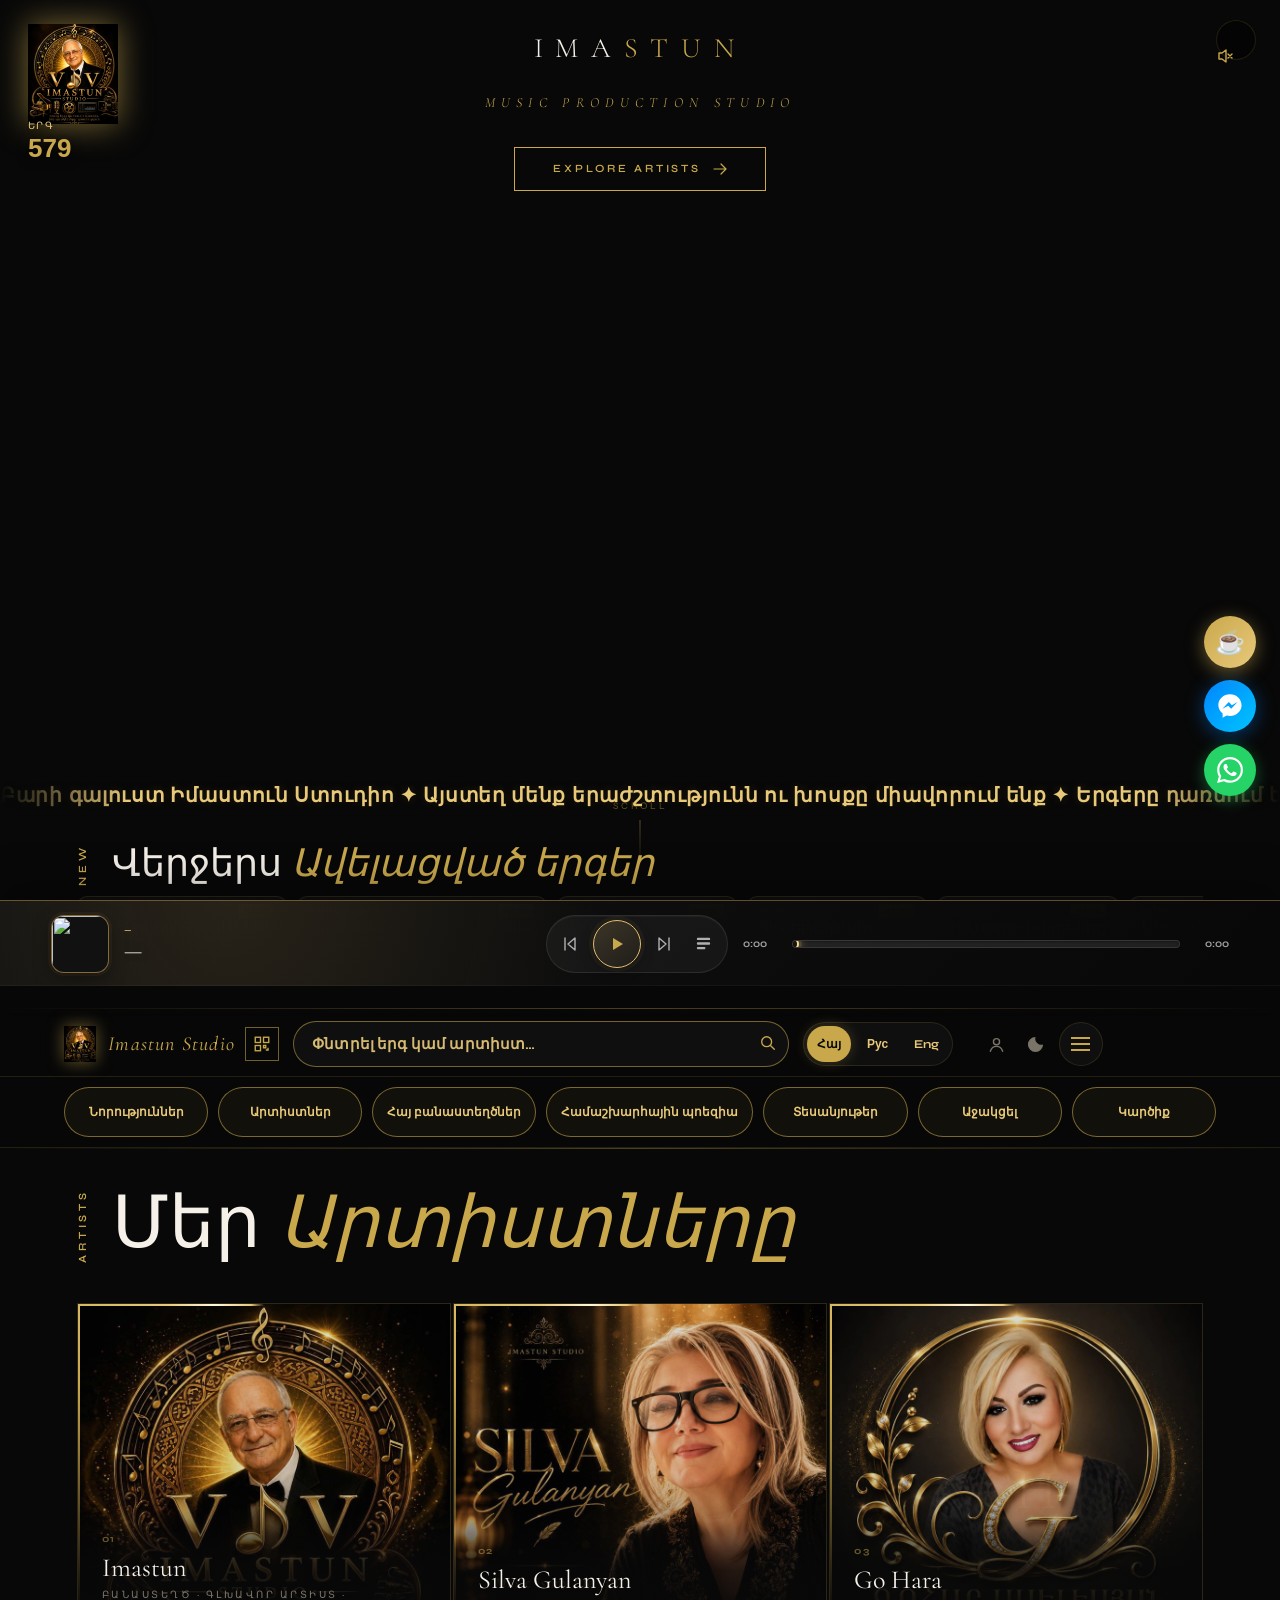
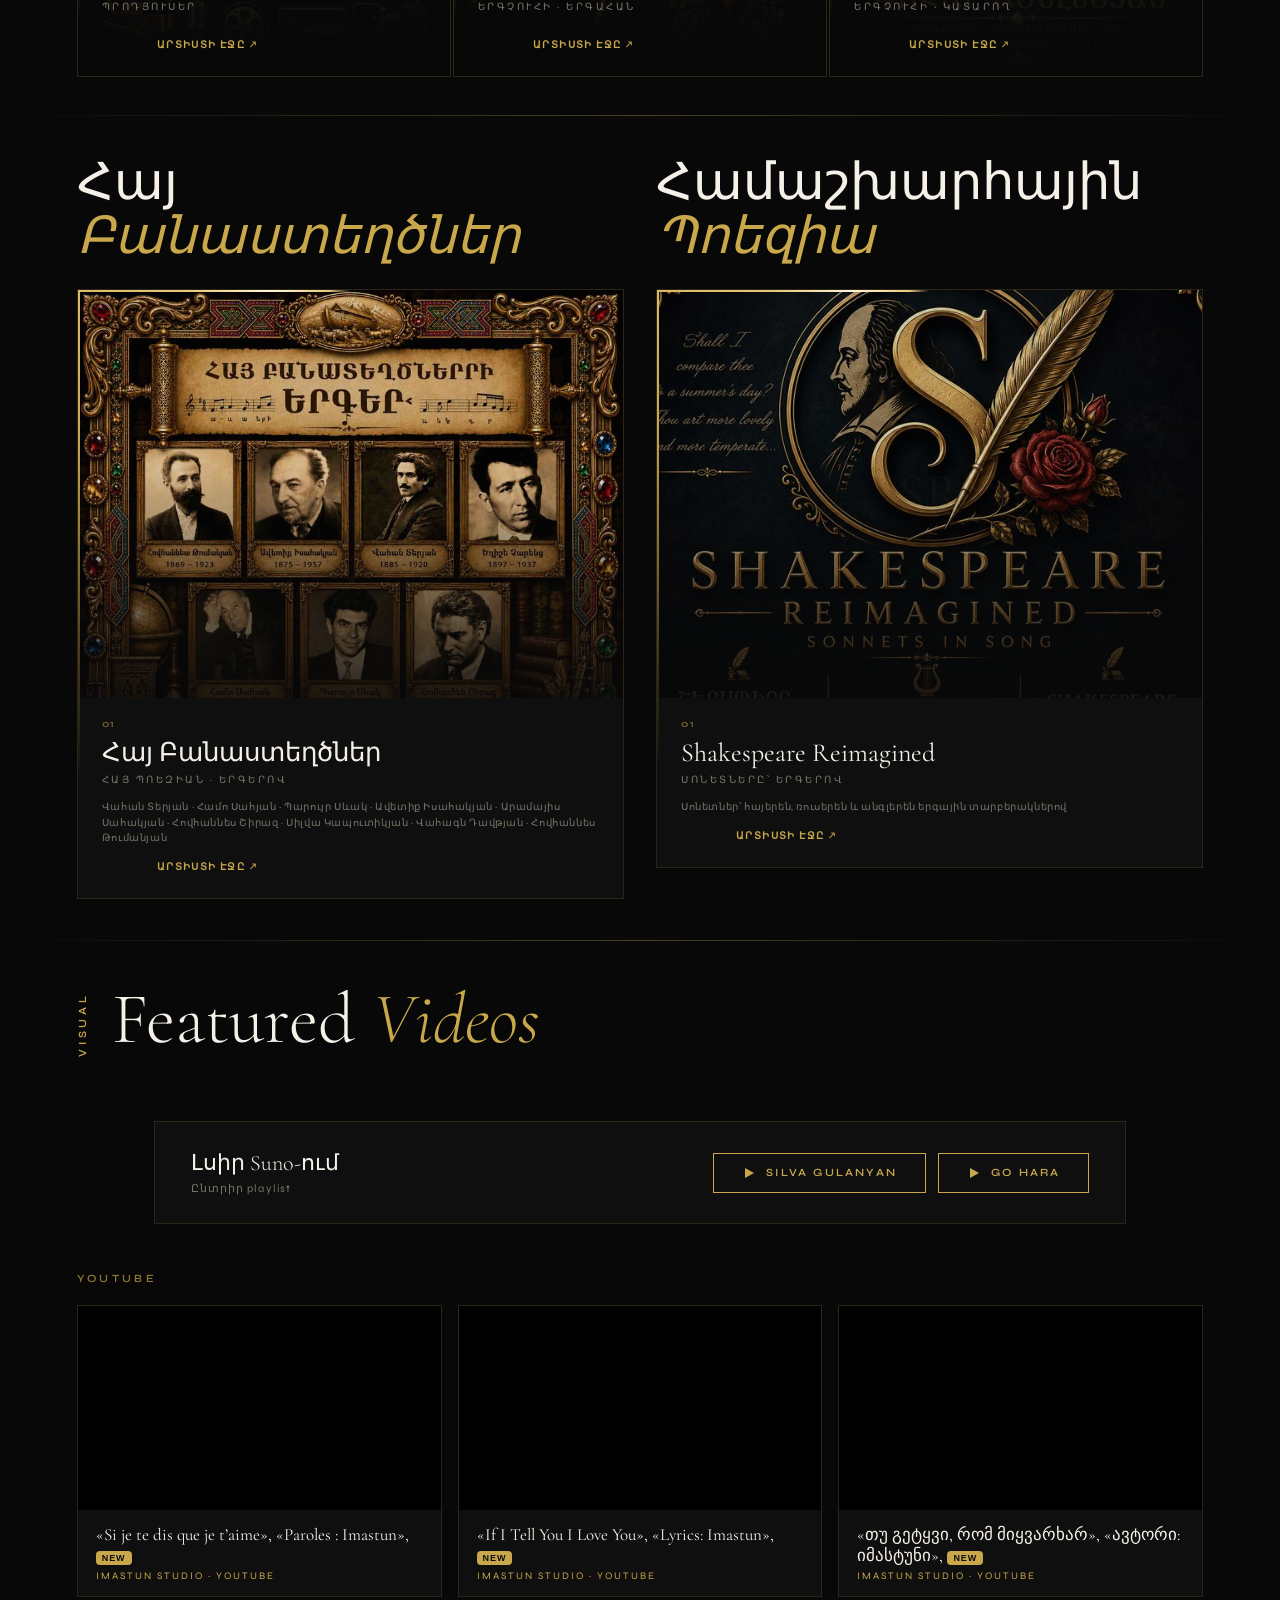
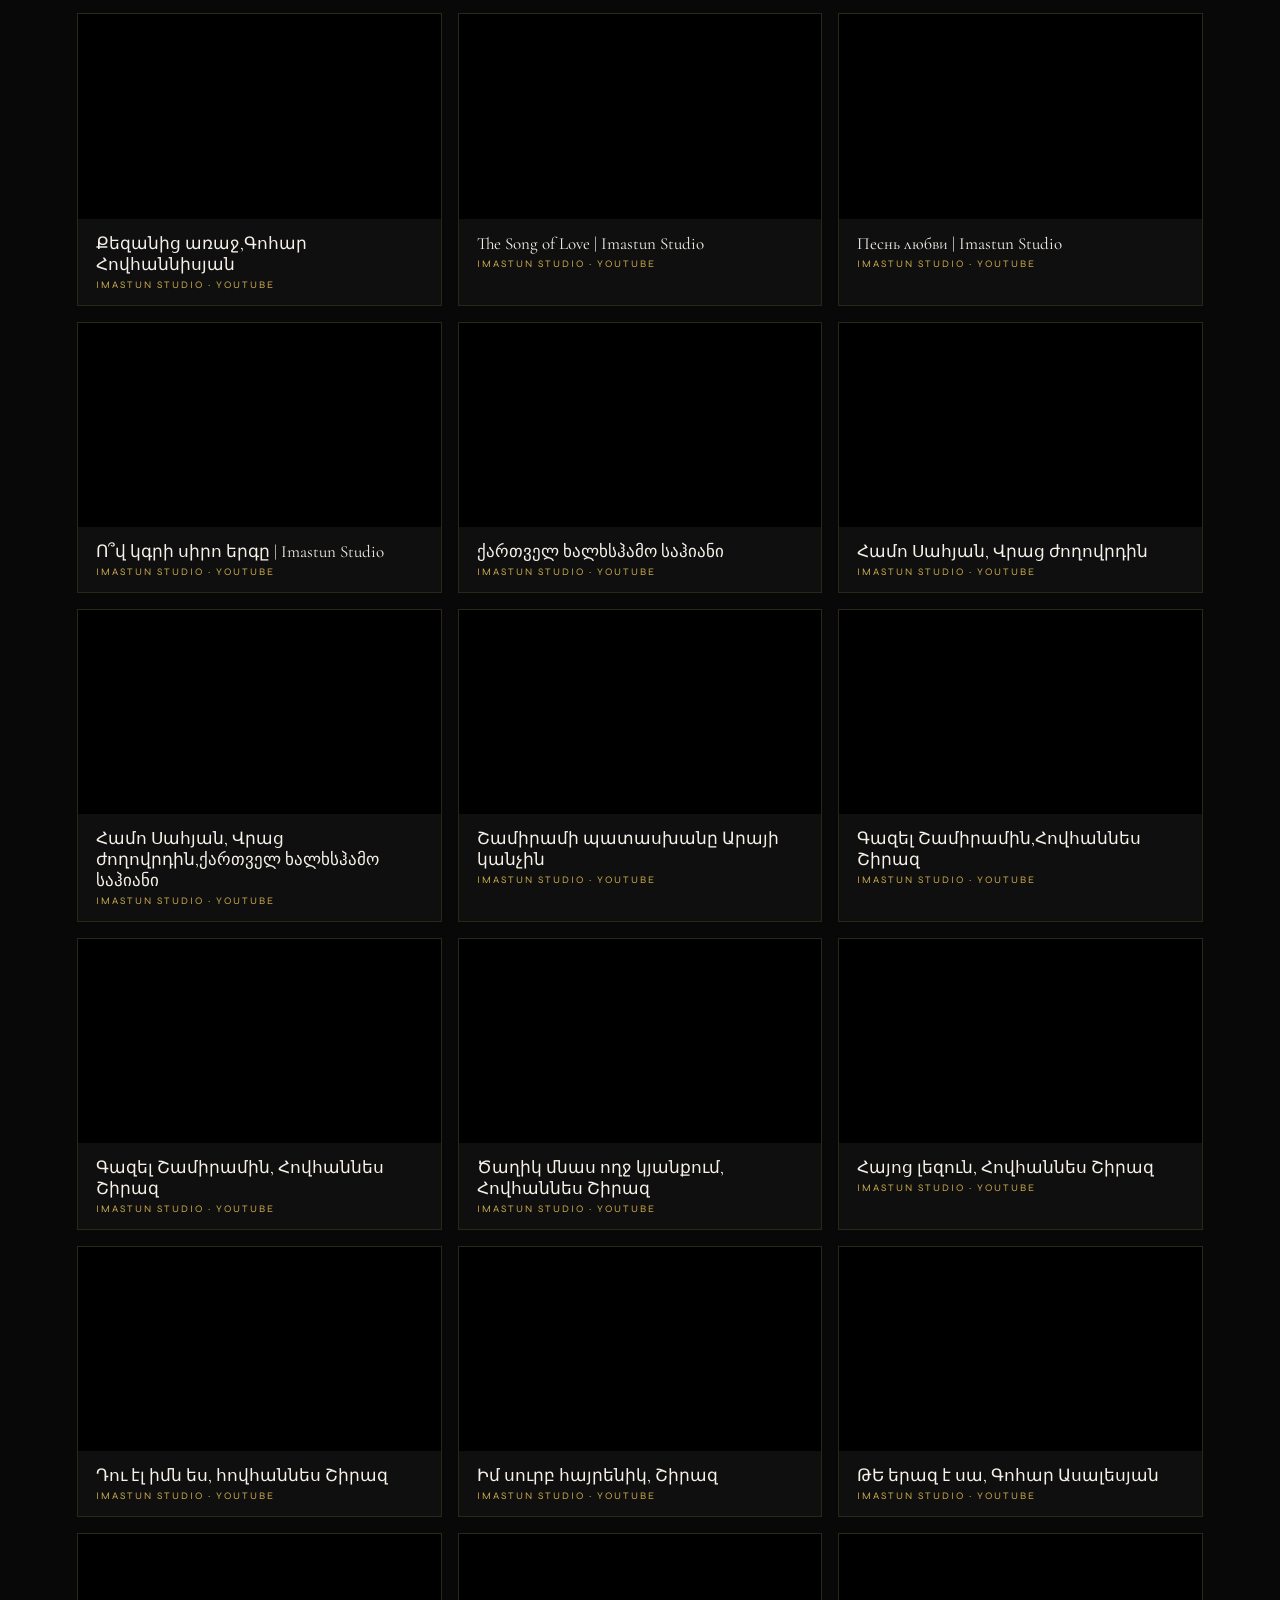
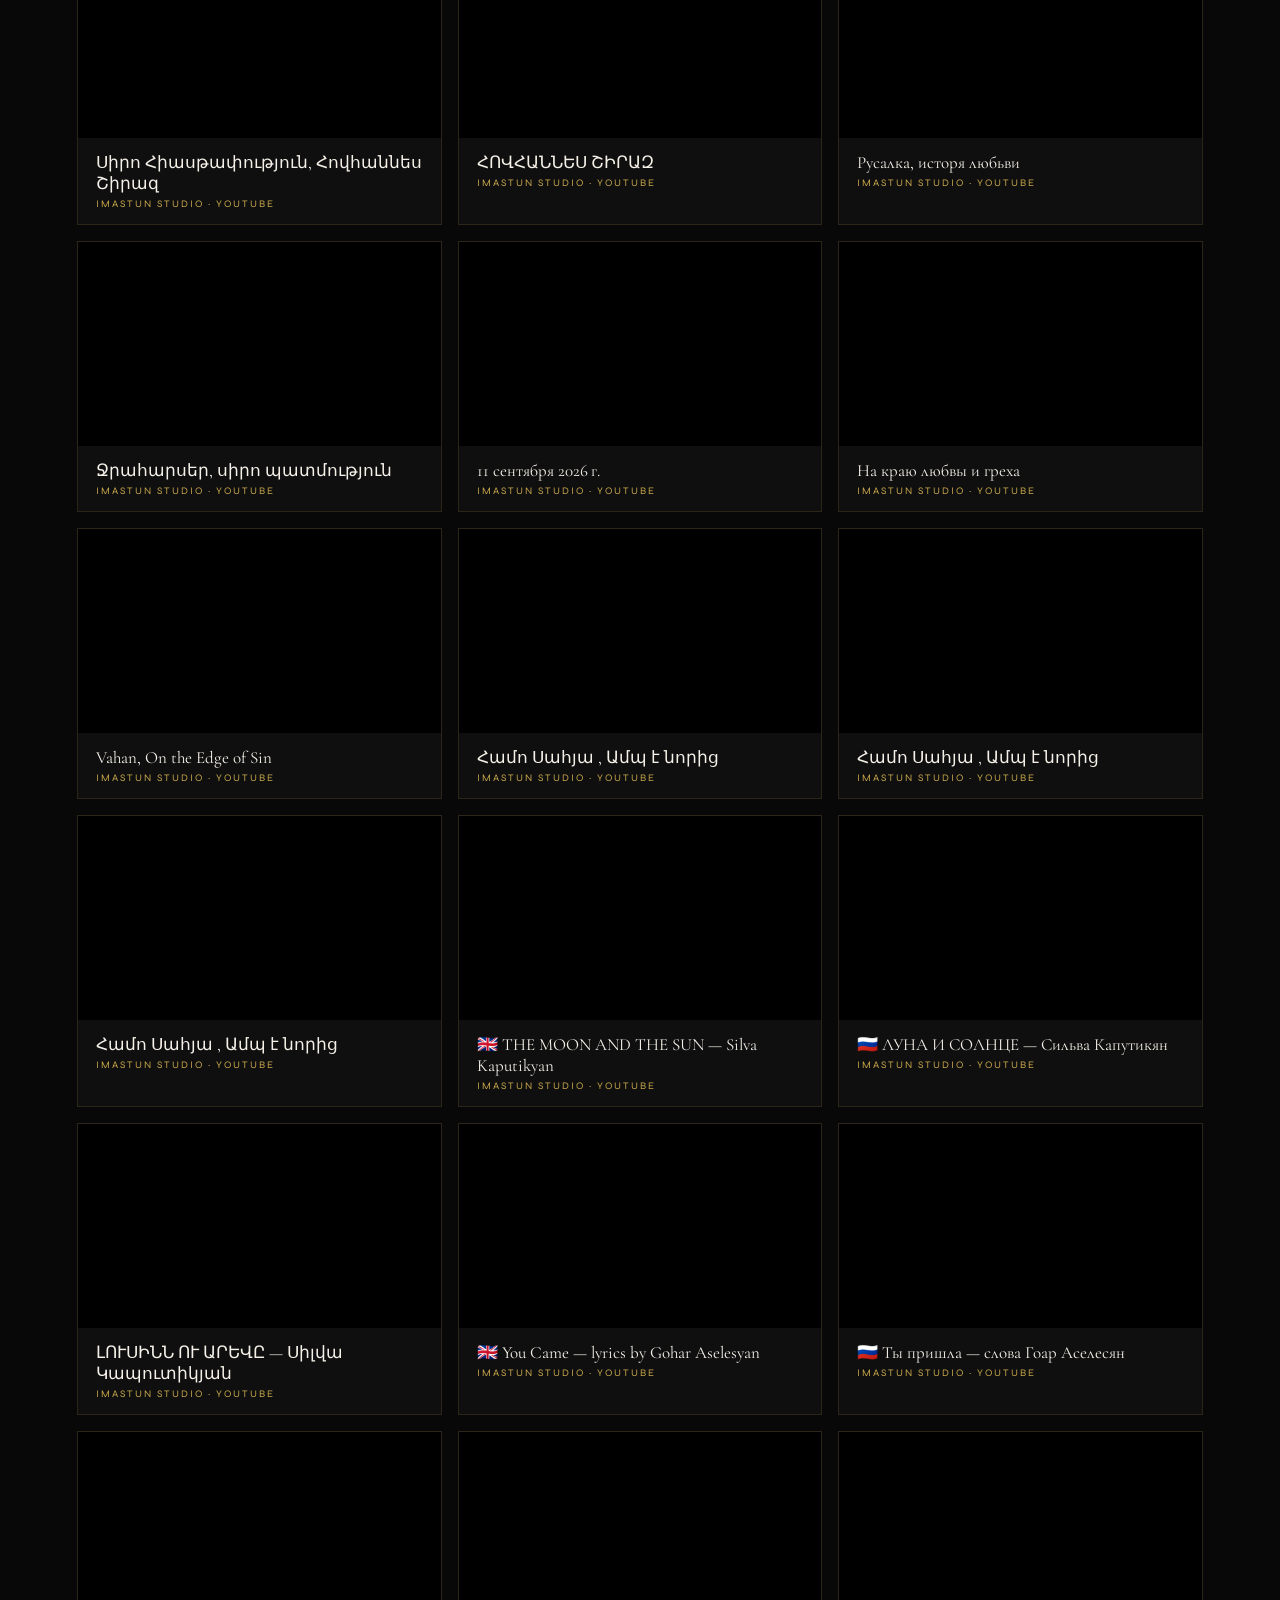
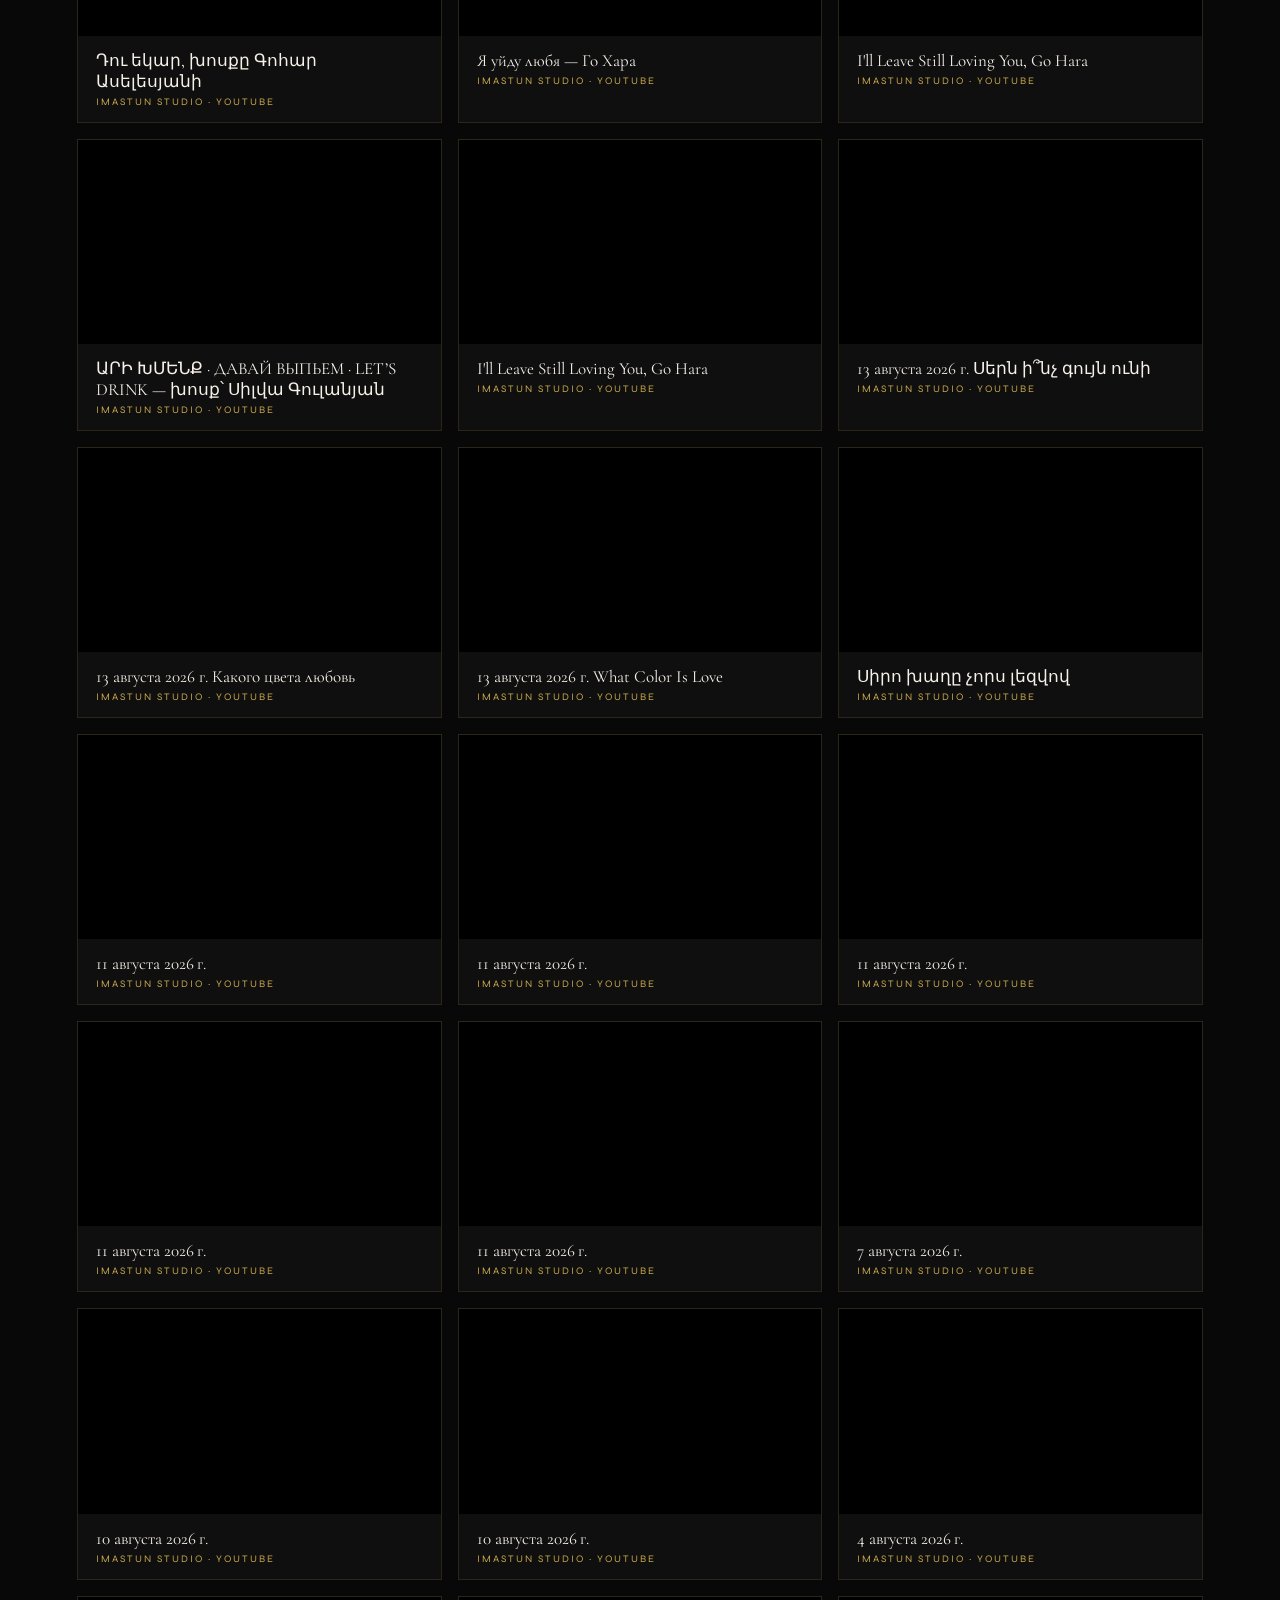
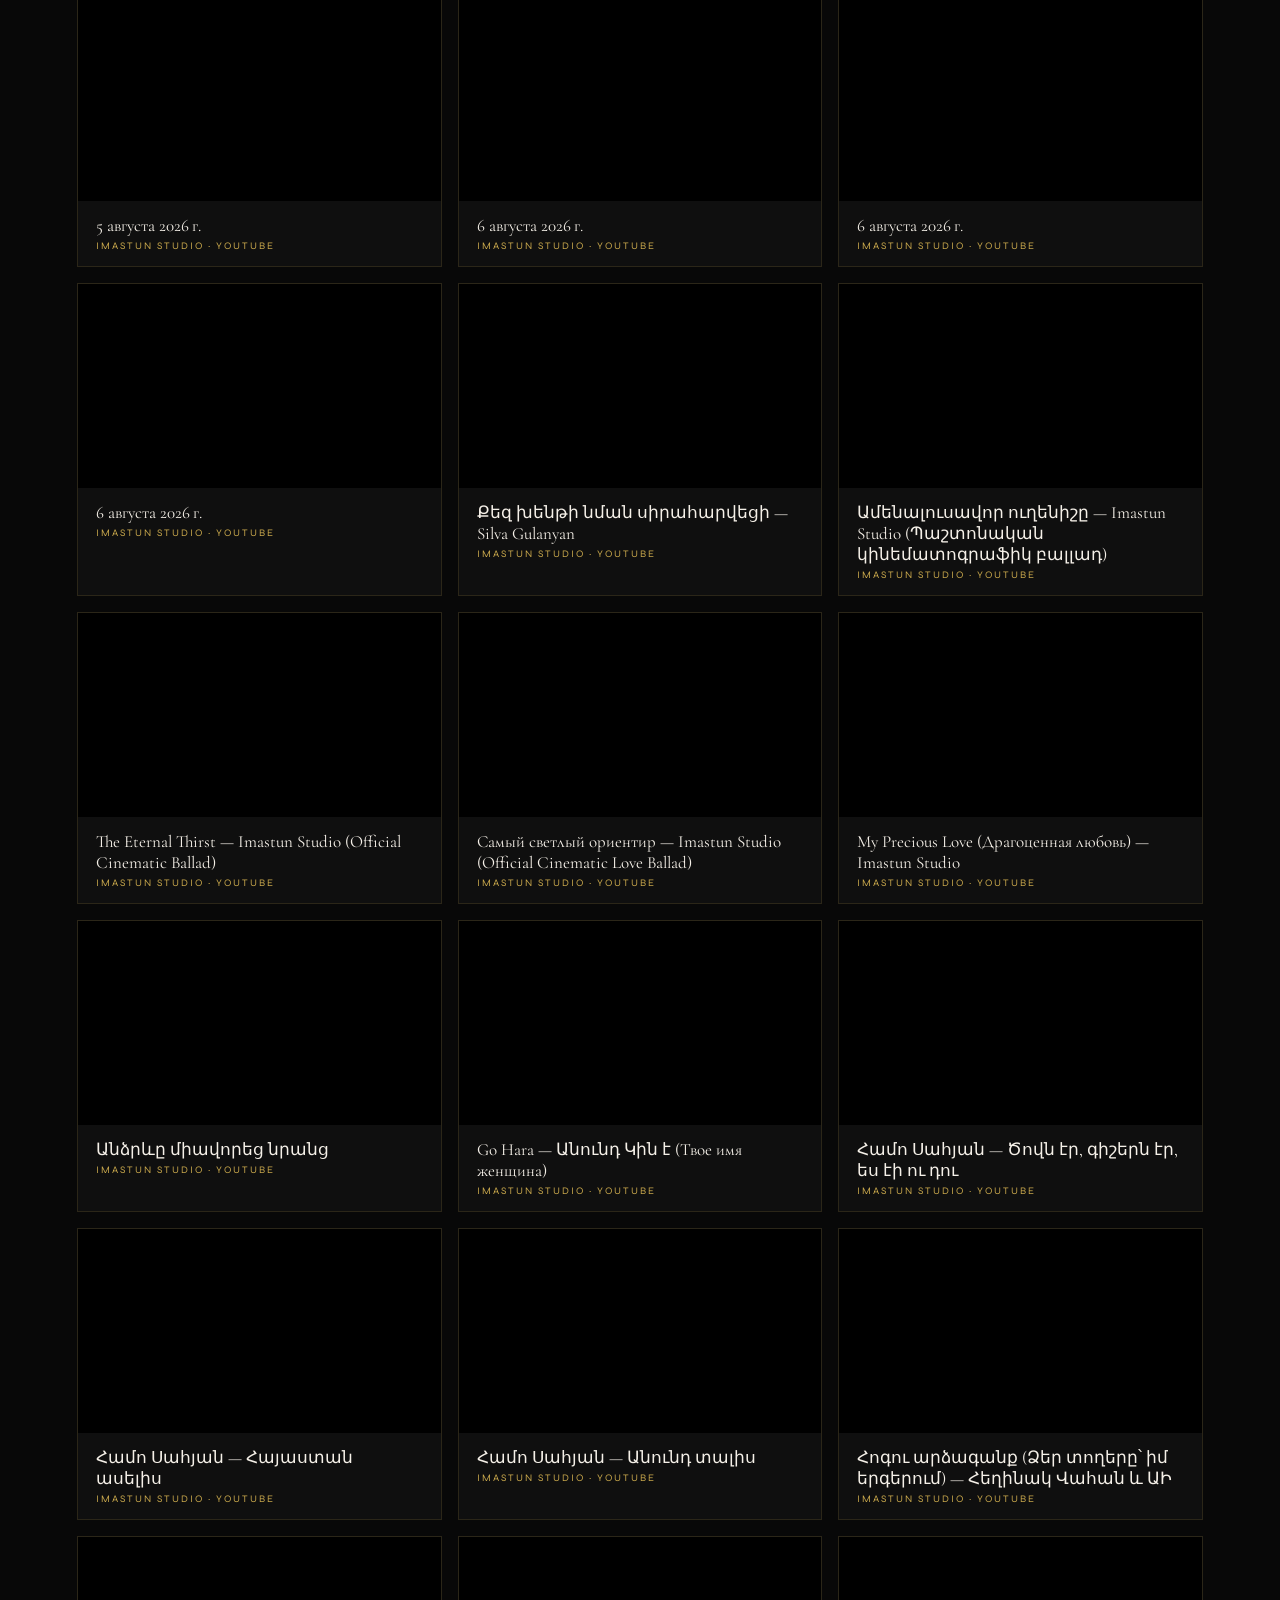
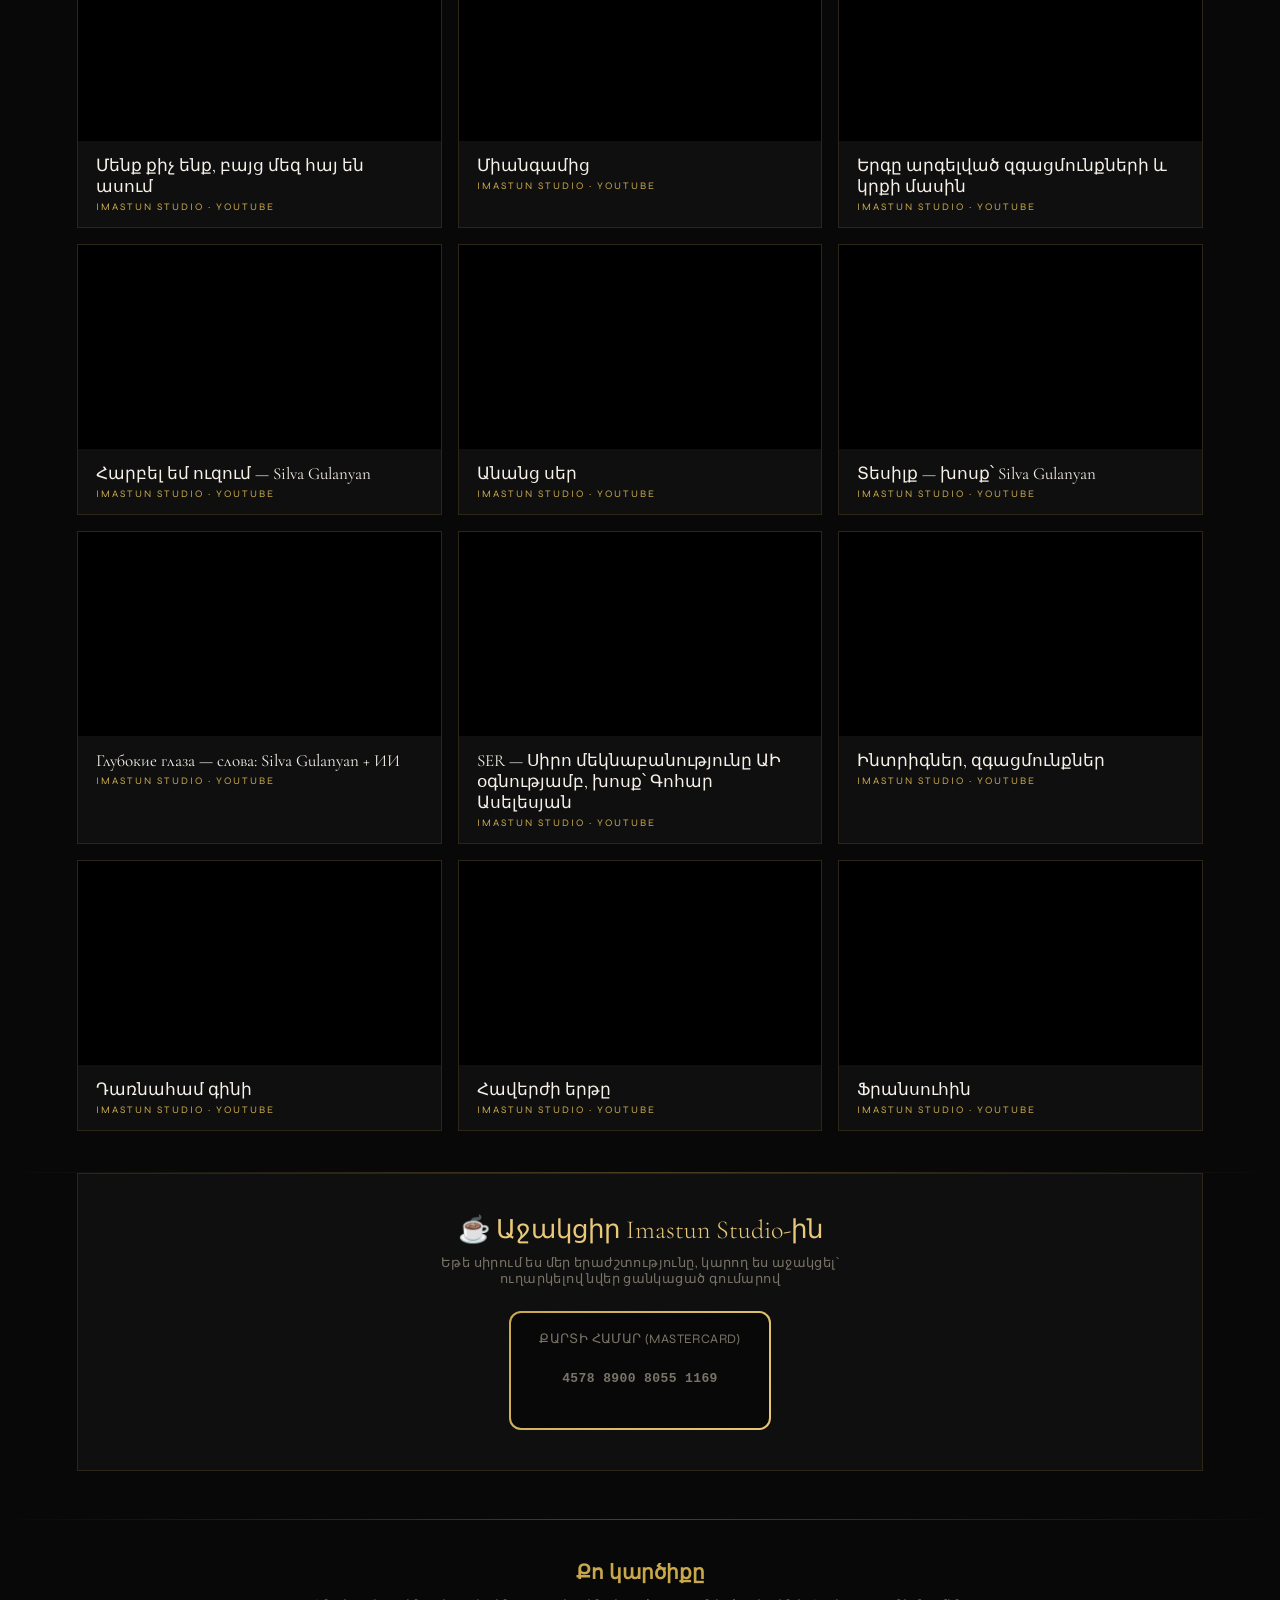
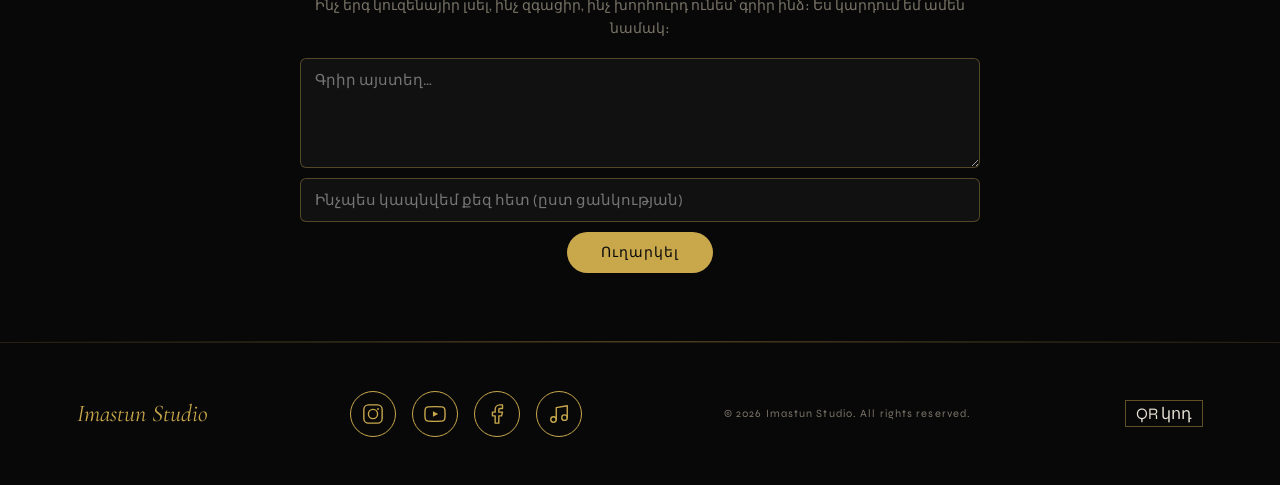
==== commit 00332636: "Add Vladimir Avetisyan song: Թոռնիկիս՝ Տաթևիկին (audio to be uploaded to R2) Co-Authored-By: Claude " ====
--- a/index.html
+++ b/index.html
@@ -2267,7 +2267,7 @@
 <audio id="audio-engine" preload="none"></audio>
 
 <script defer src="https://cdn.jsdelivr.net/npm/@supabase/supabase-js@2"></script>
-<script src="songs-data.js?v=2a5ab3db79"></script>
+<script src="songs-data.js?v=ad3fb3910f"></script>
 <script>
   function copyDonateCard() {
     const num = '4578890080551169';
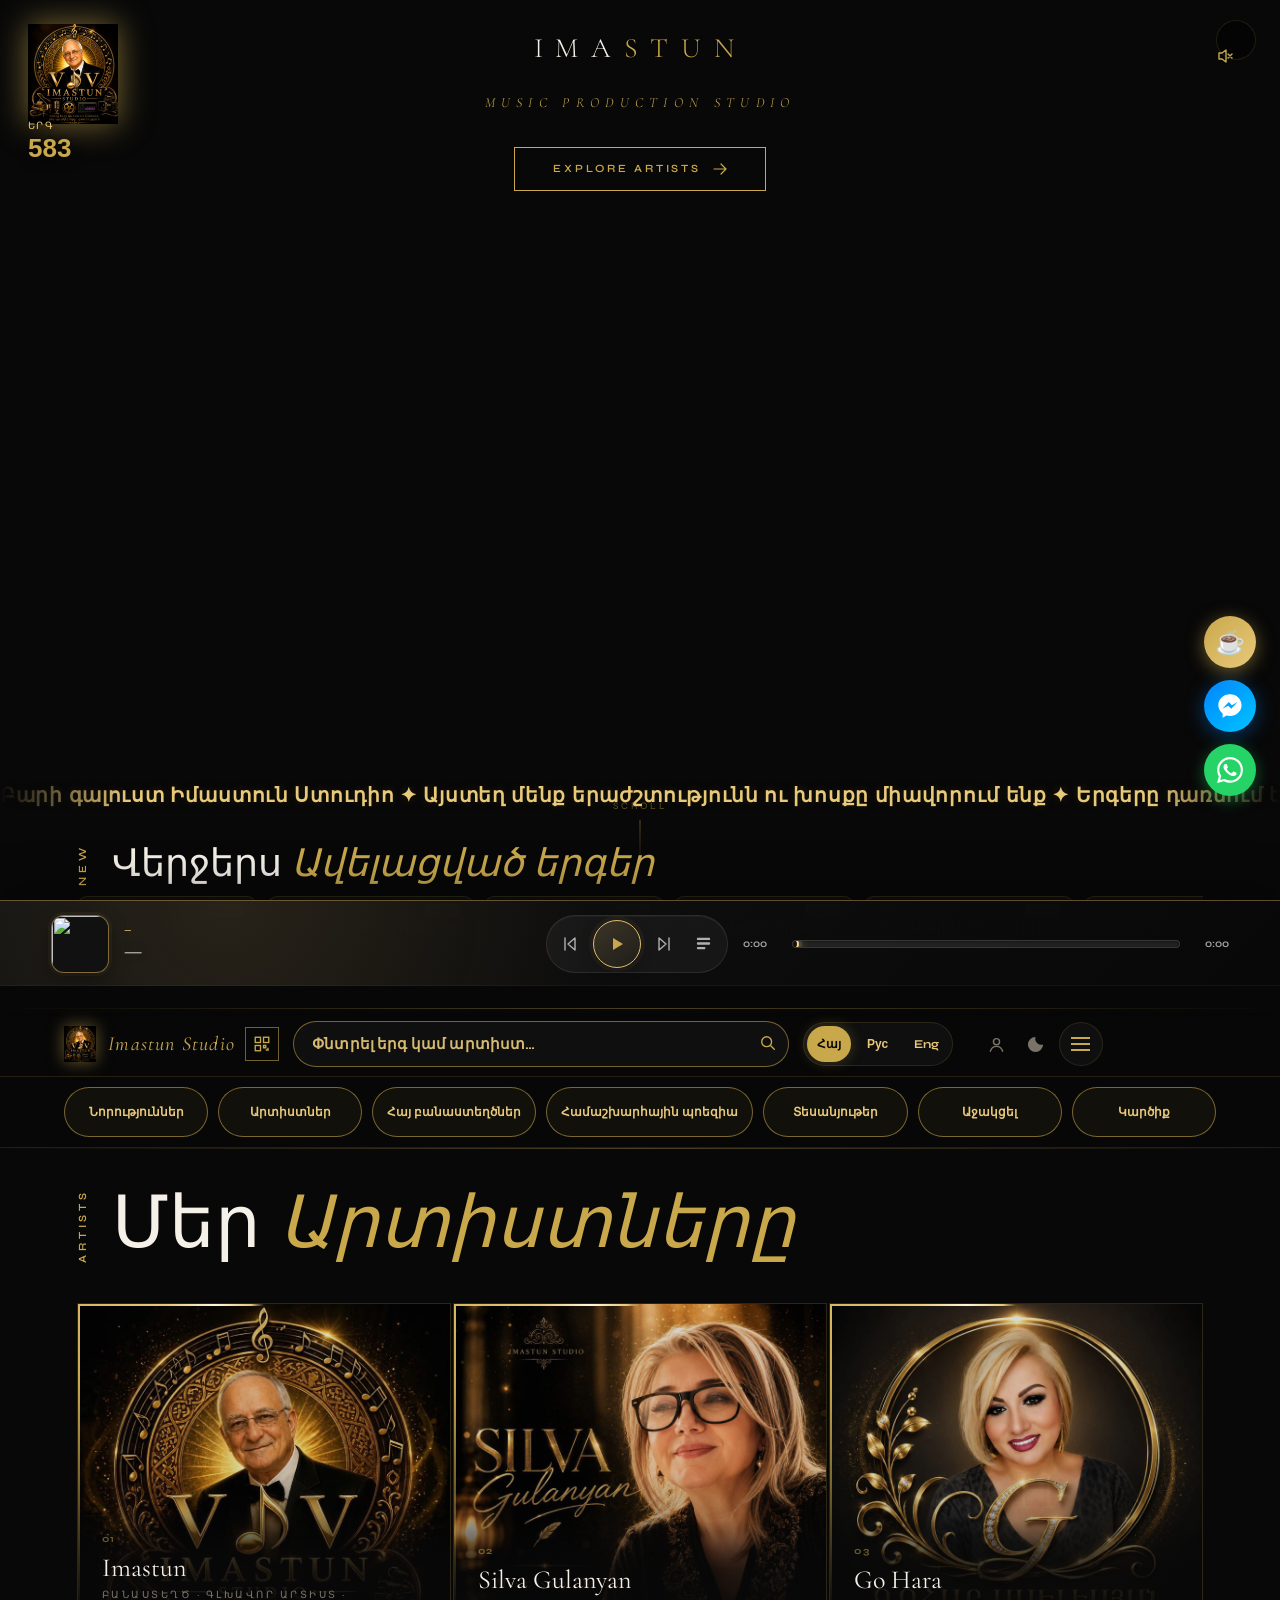
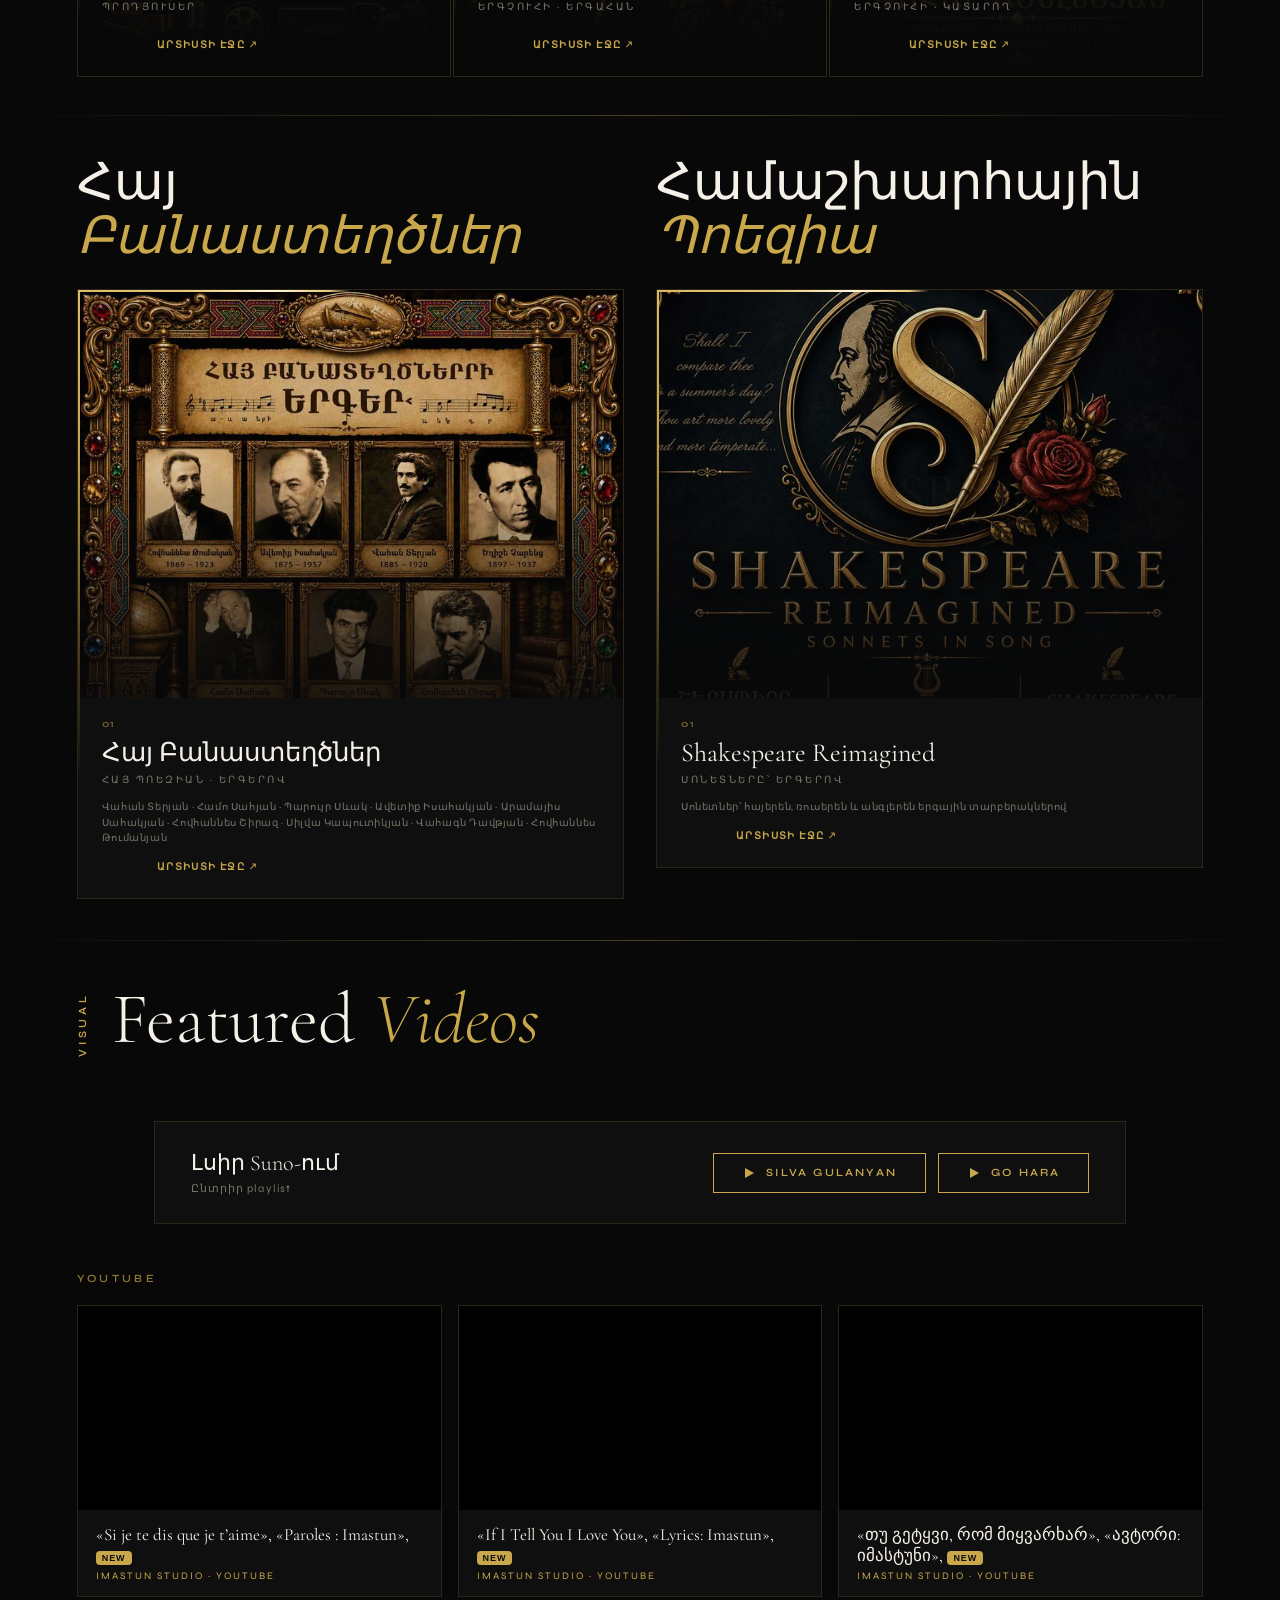
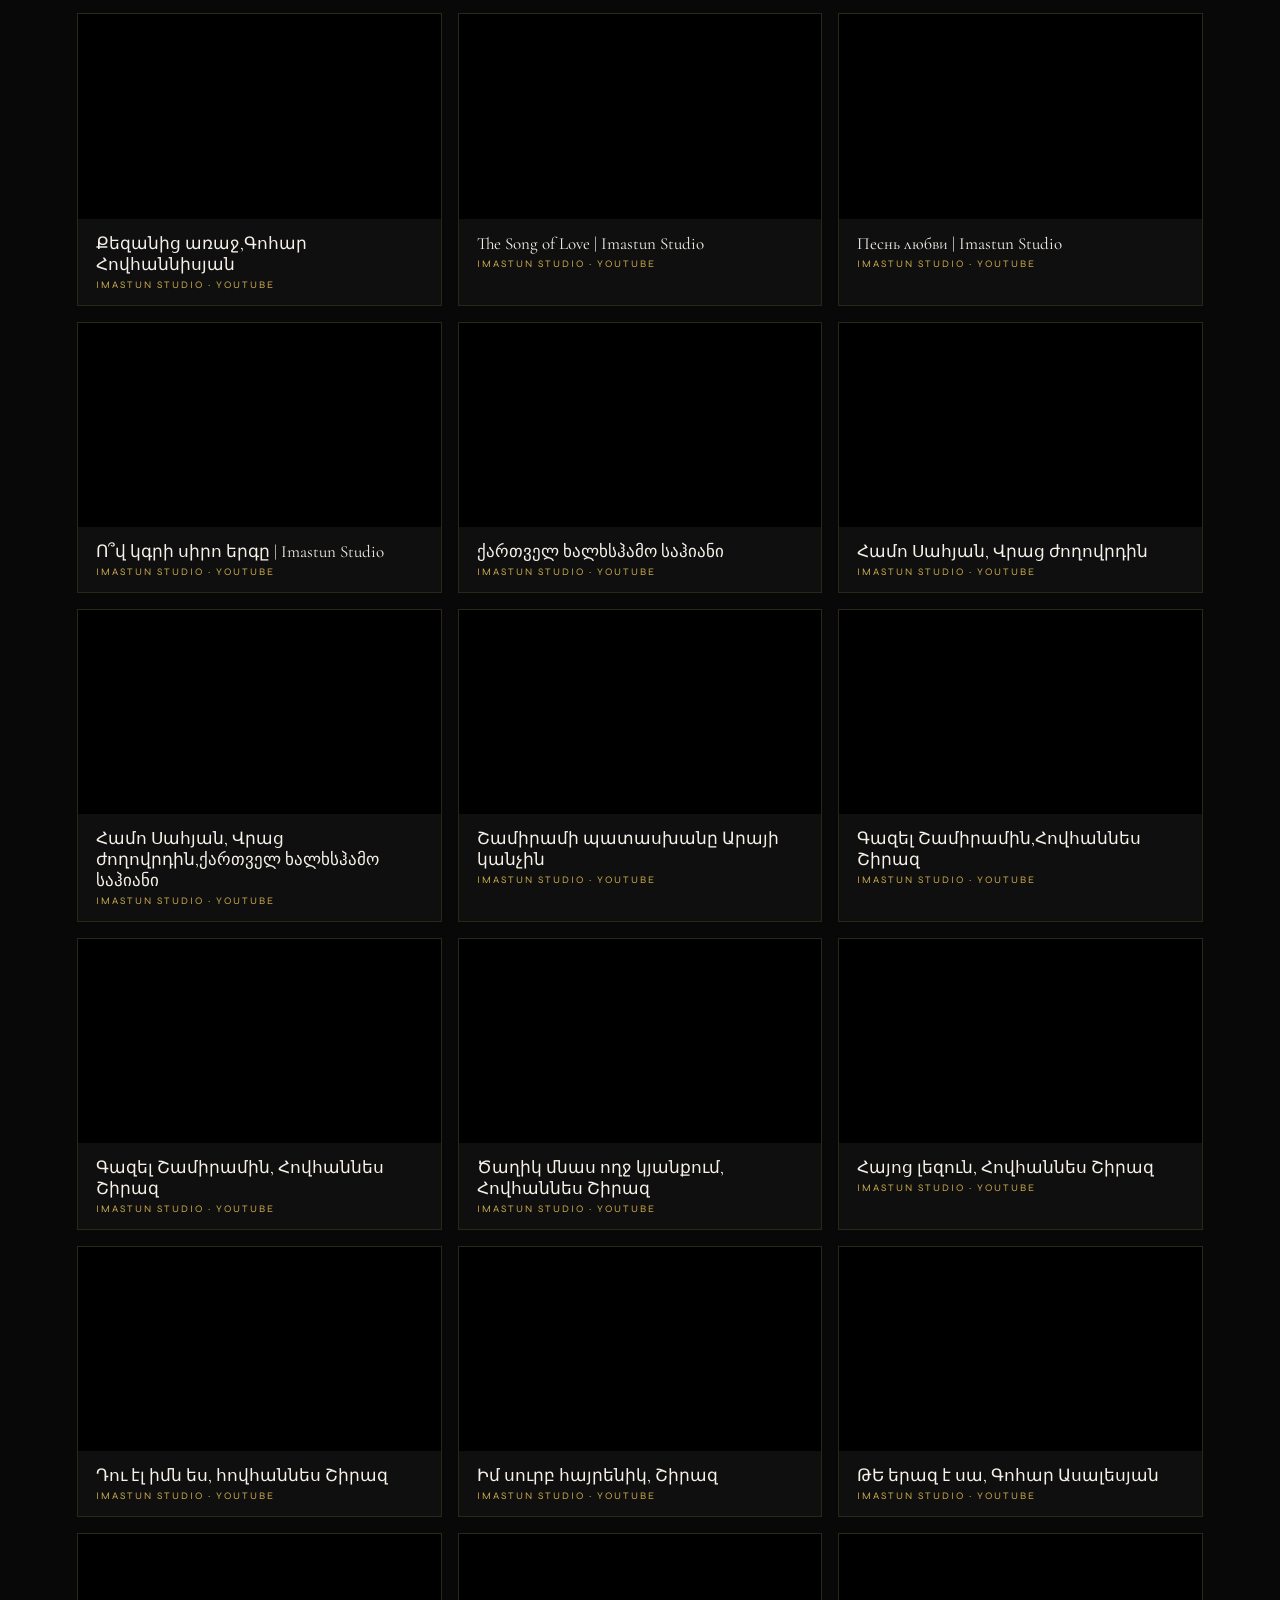
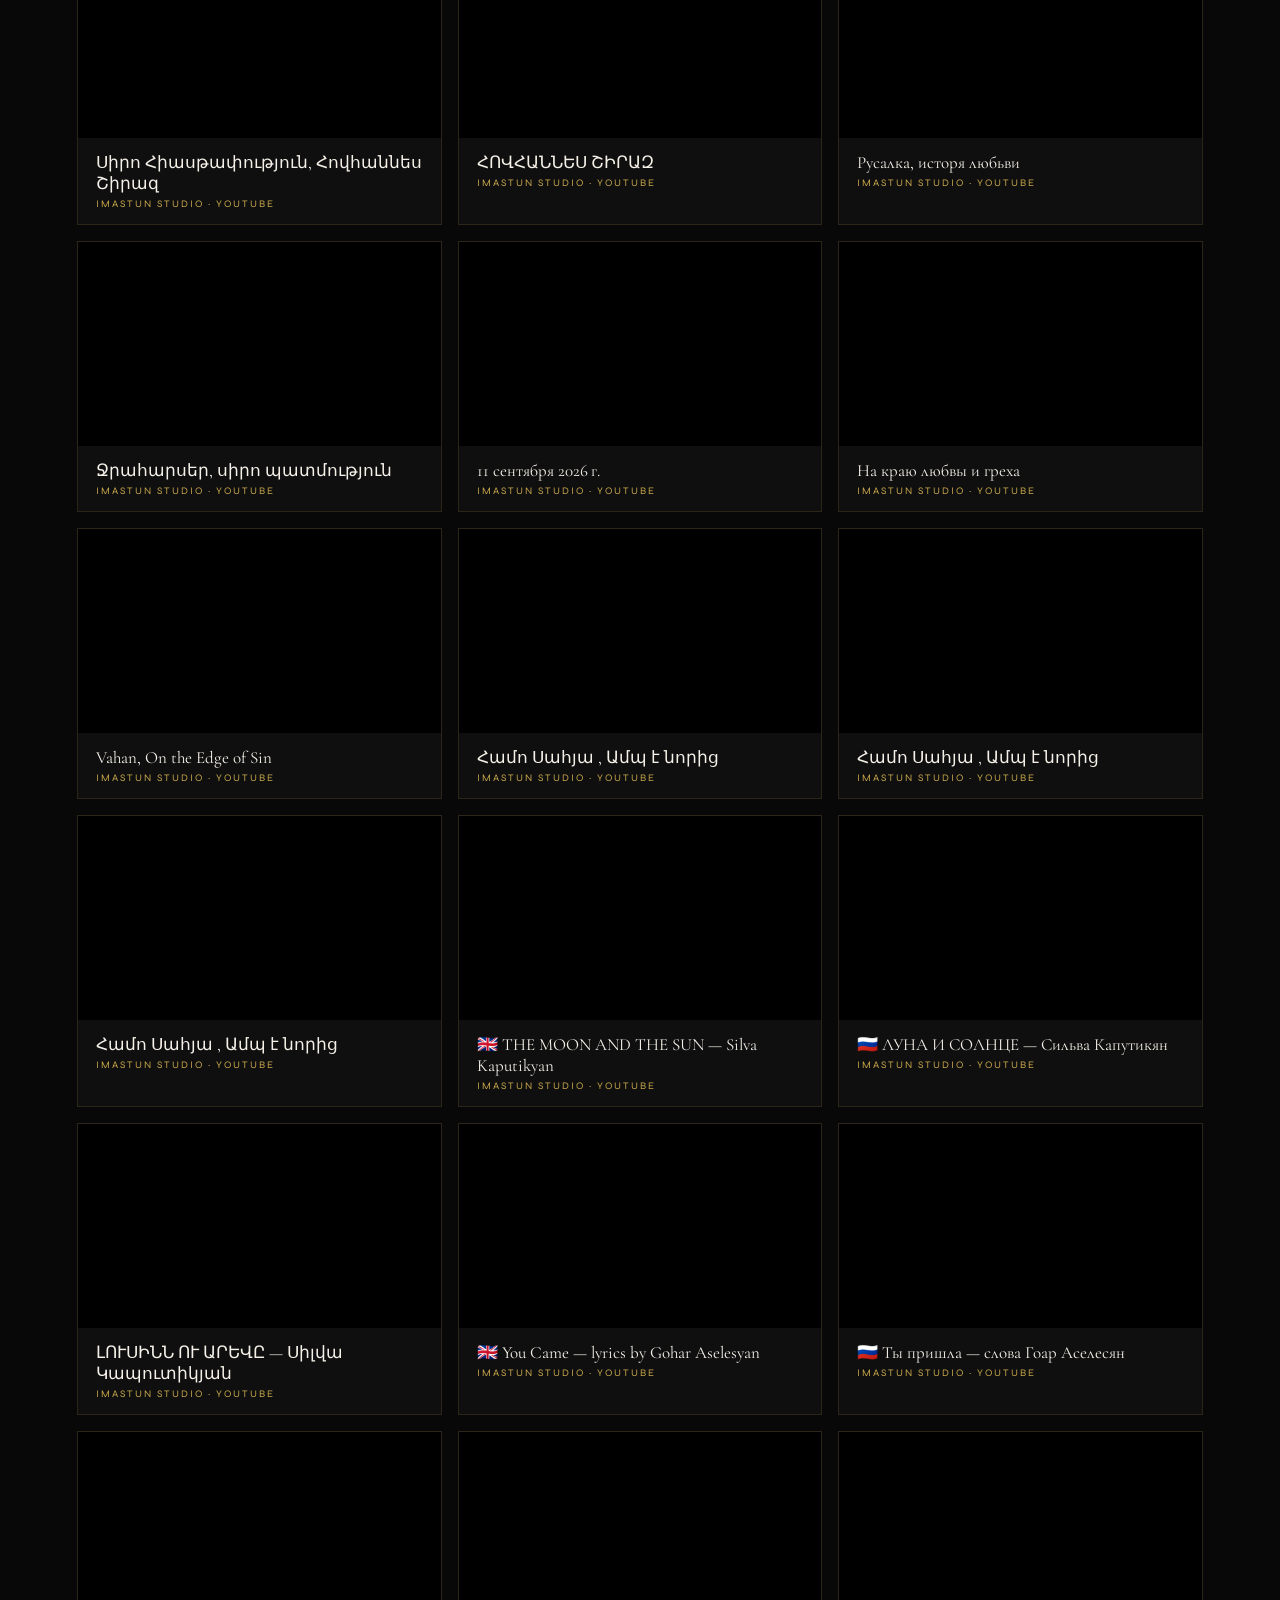
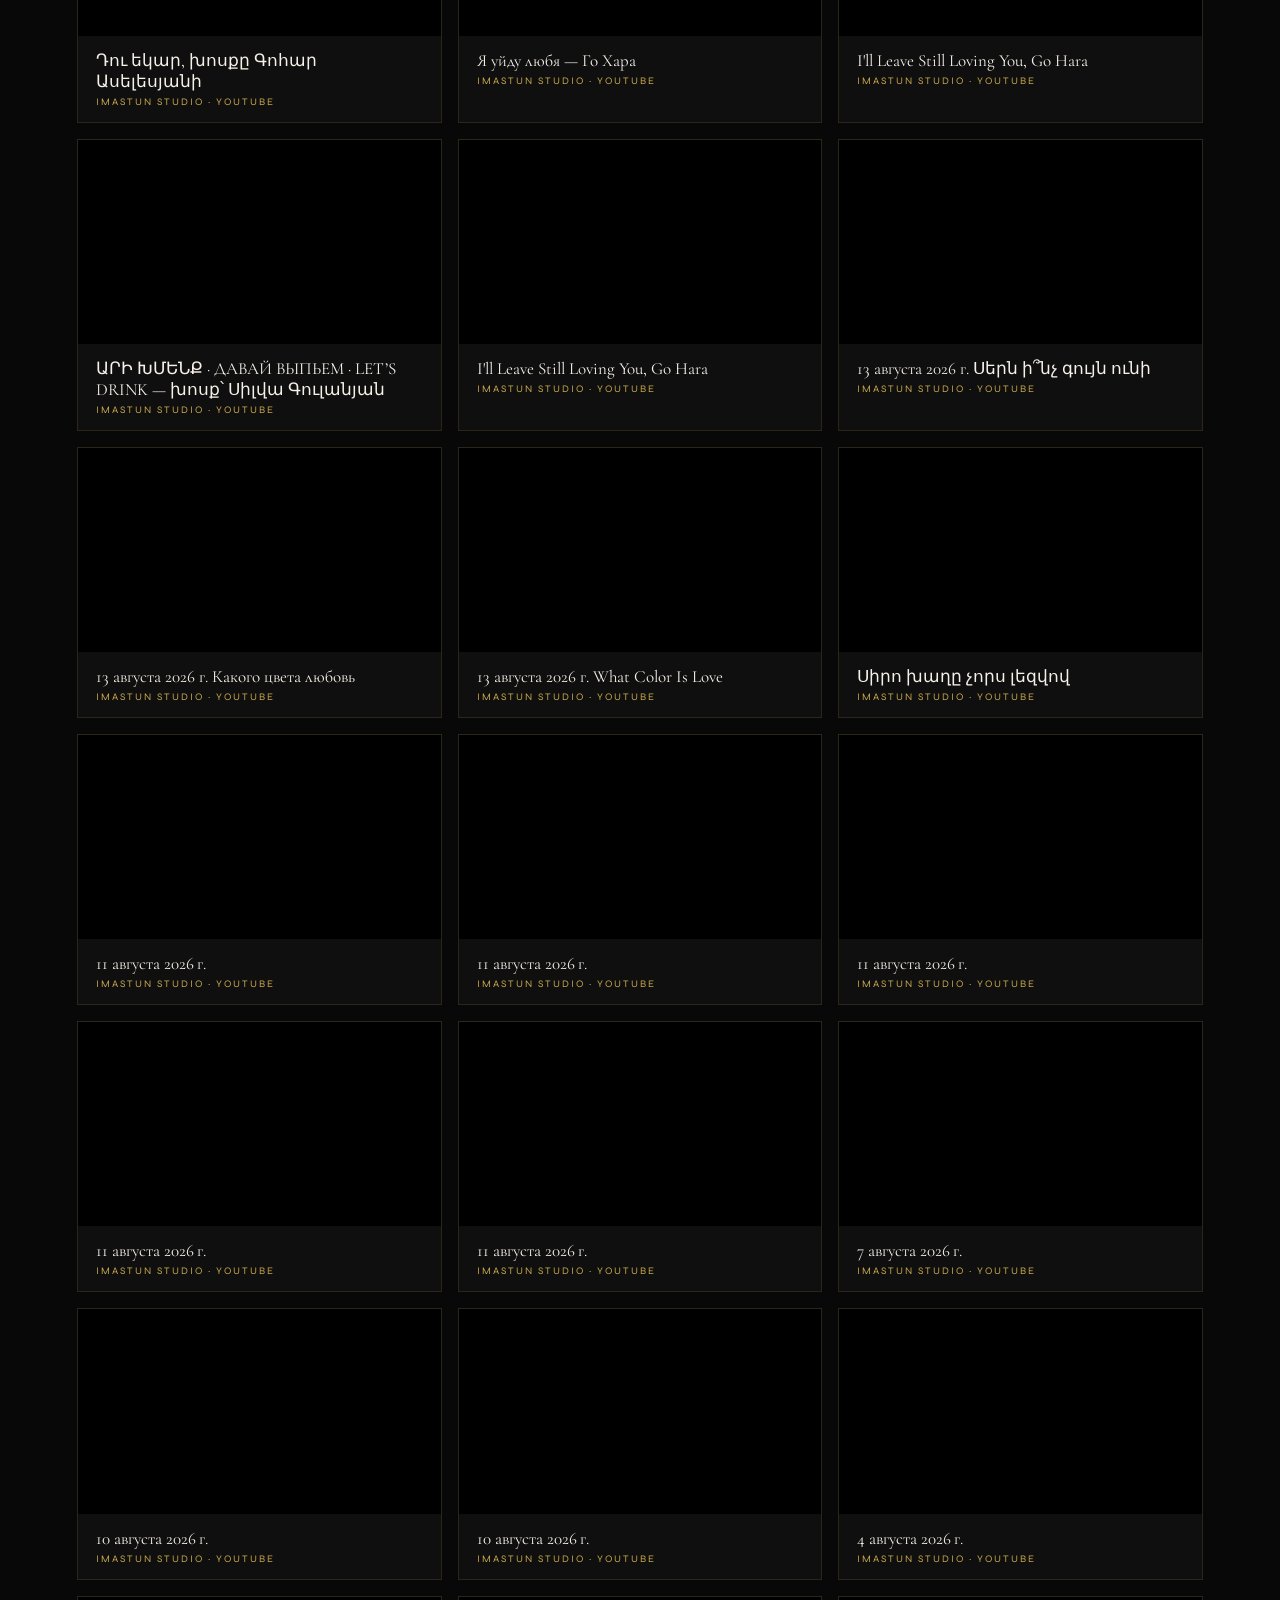
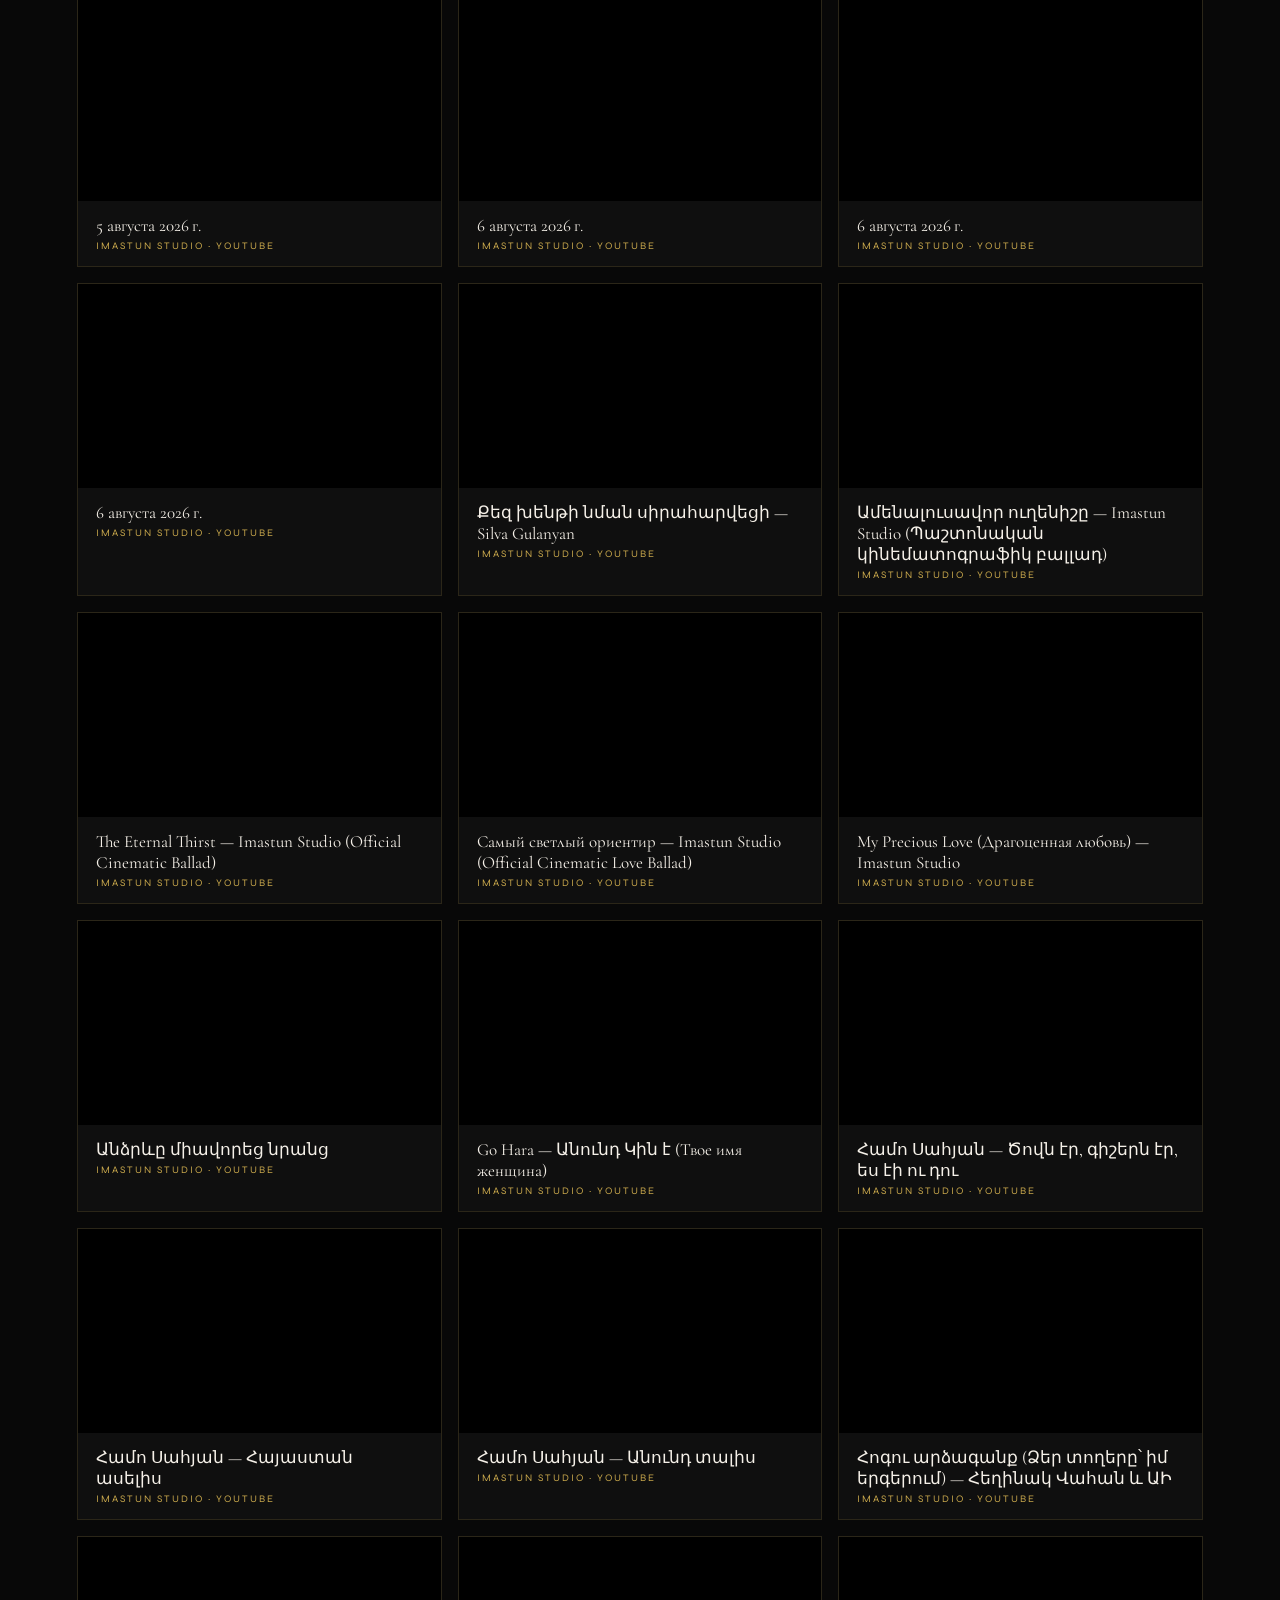
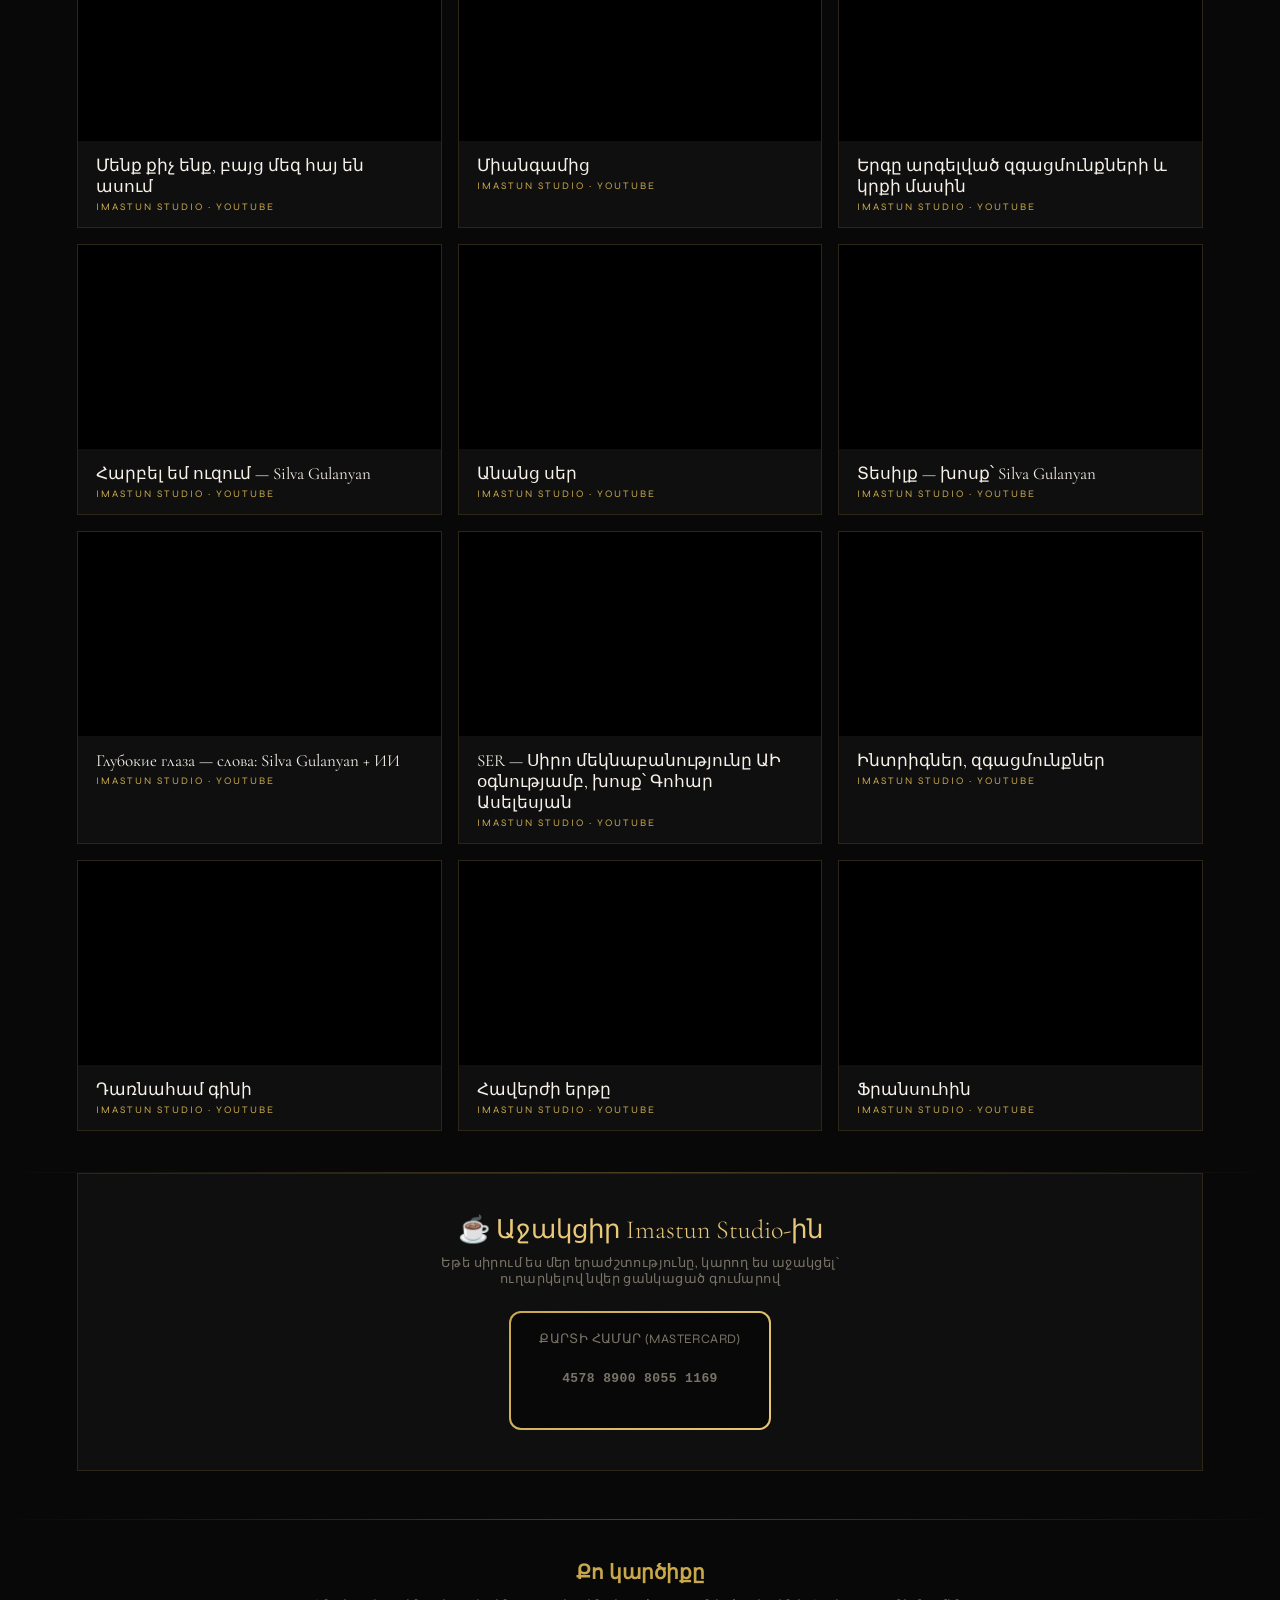
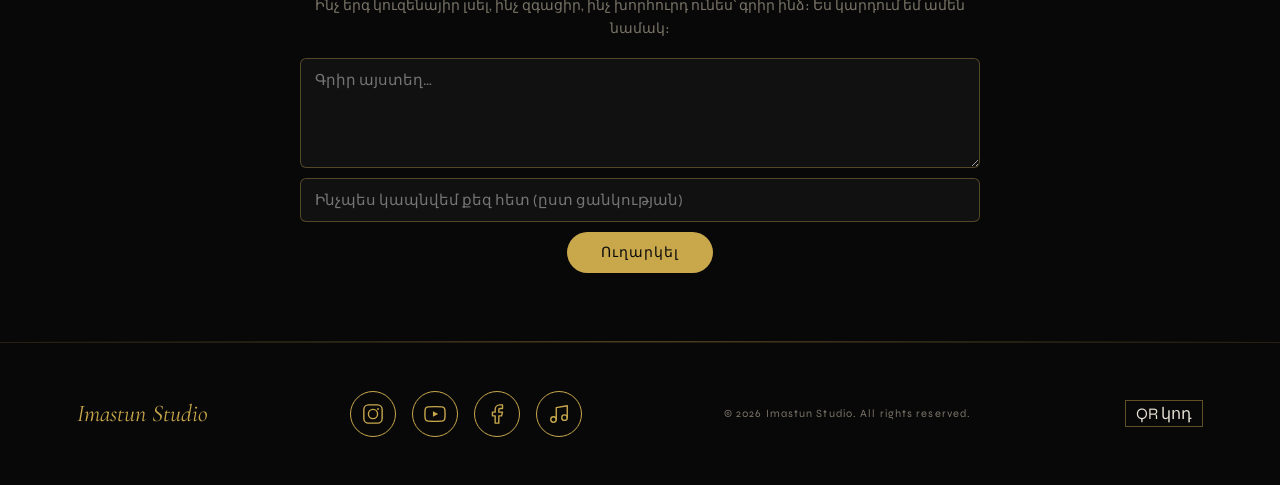
==== commit 5ece5361: "Add 4 Vladimir Avetisyan songs: Իմ սեր, Տառապանքի հազար, Հիշո՞ւմ ես, Մի անմեղ երեկո Co-Authored-By: " ====
--- a/index.html
+++ b/index.html
@@ -2267,7 +2267,7 @@
 <audio id="audio-engine" preload="none"></audio>
 
 <script defer src="https://cdn.jsdelivr.net/npm/@supabase/supabase-js@2"></script>
-<script src="songs-data.js?v=ad3fb3910f"></script>
+<script src="songs-data.js?v=b03b2e841a"></script>
 <script>
   function copyDonateCard() {
     const num = '4578890080551169';
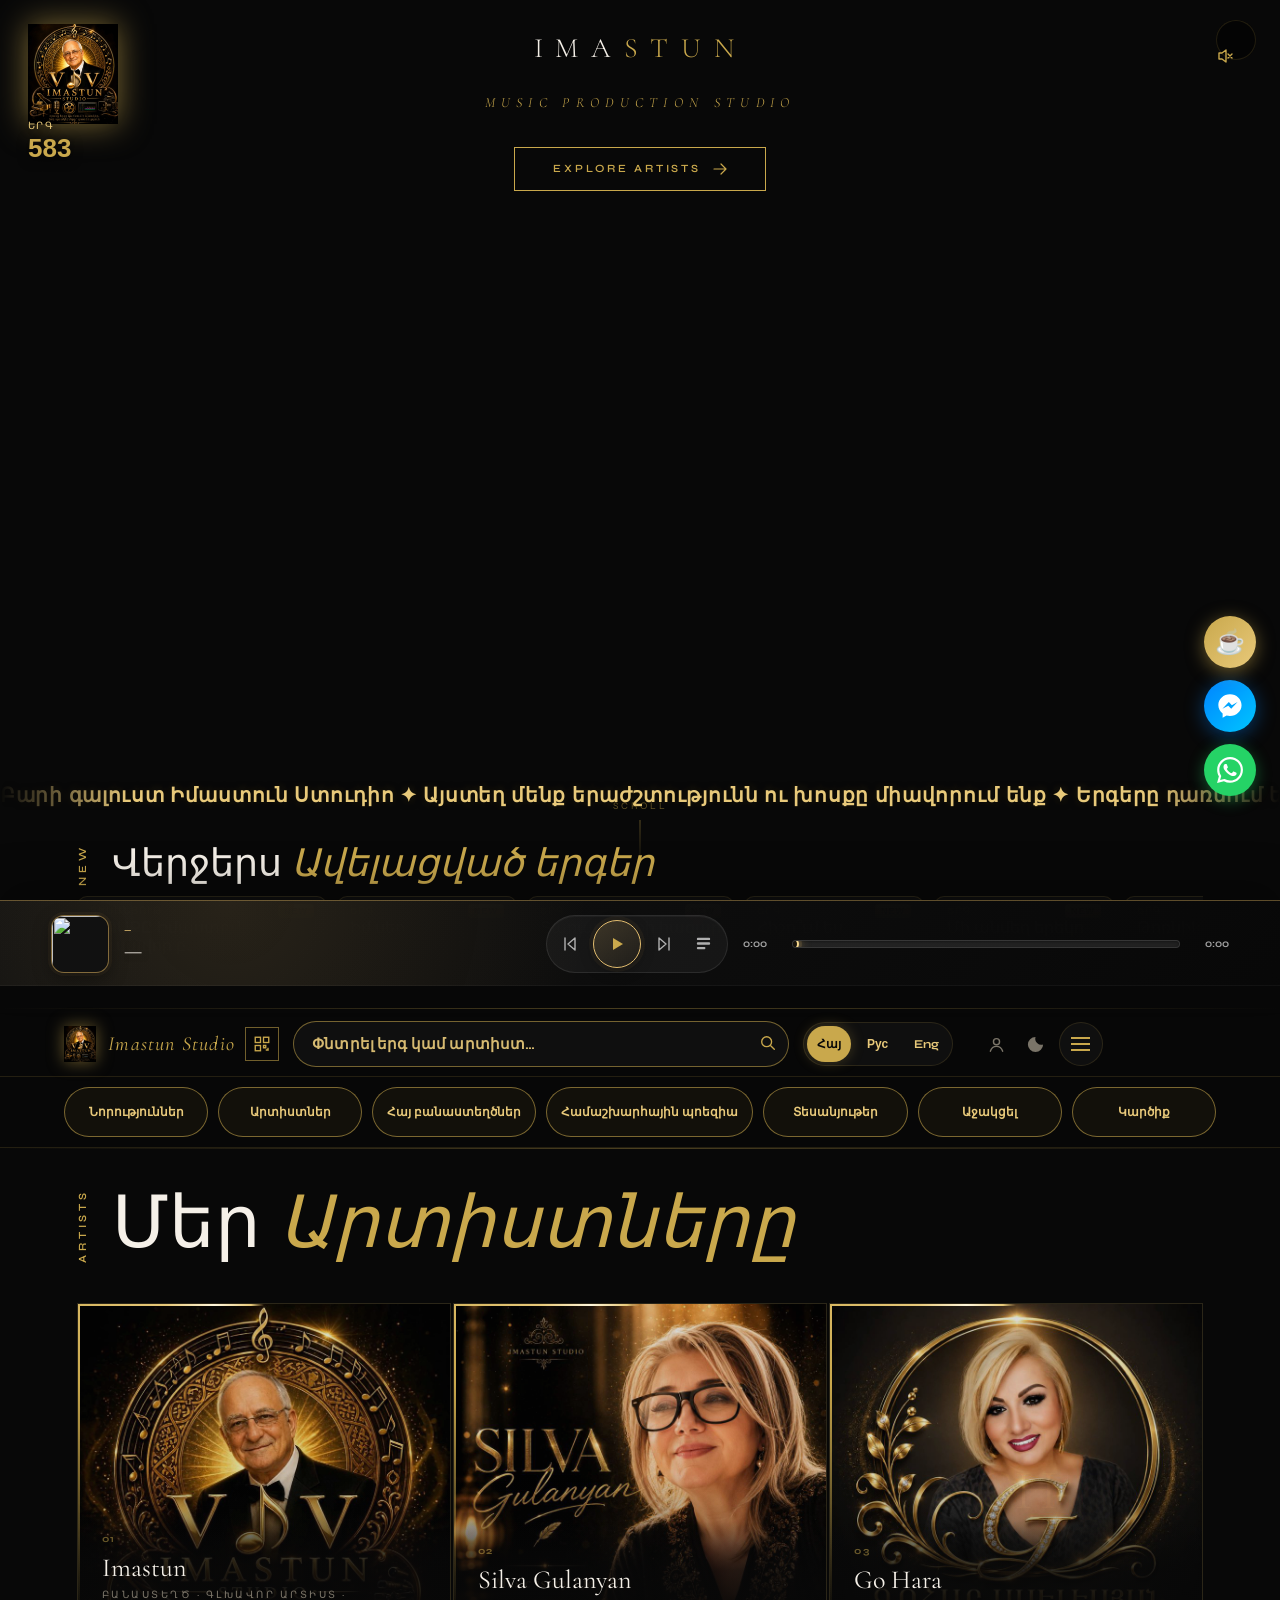
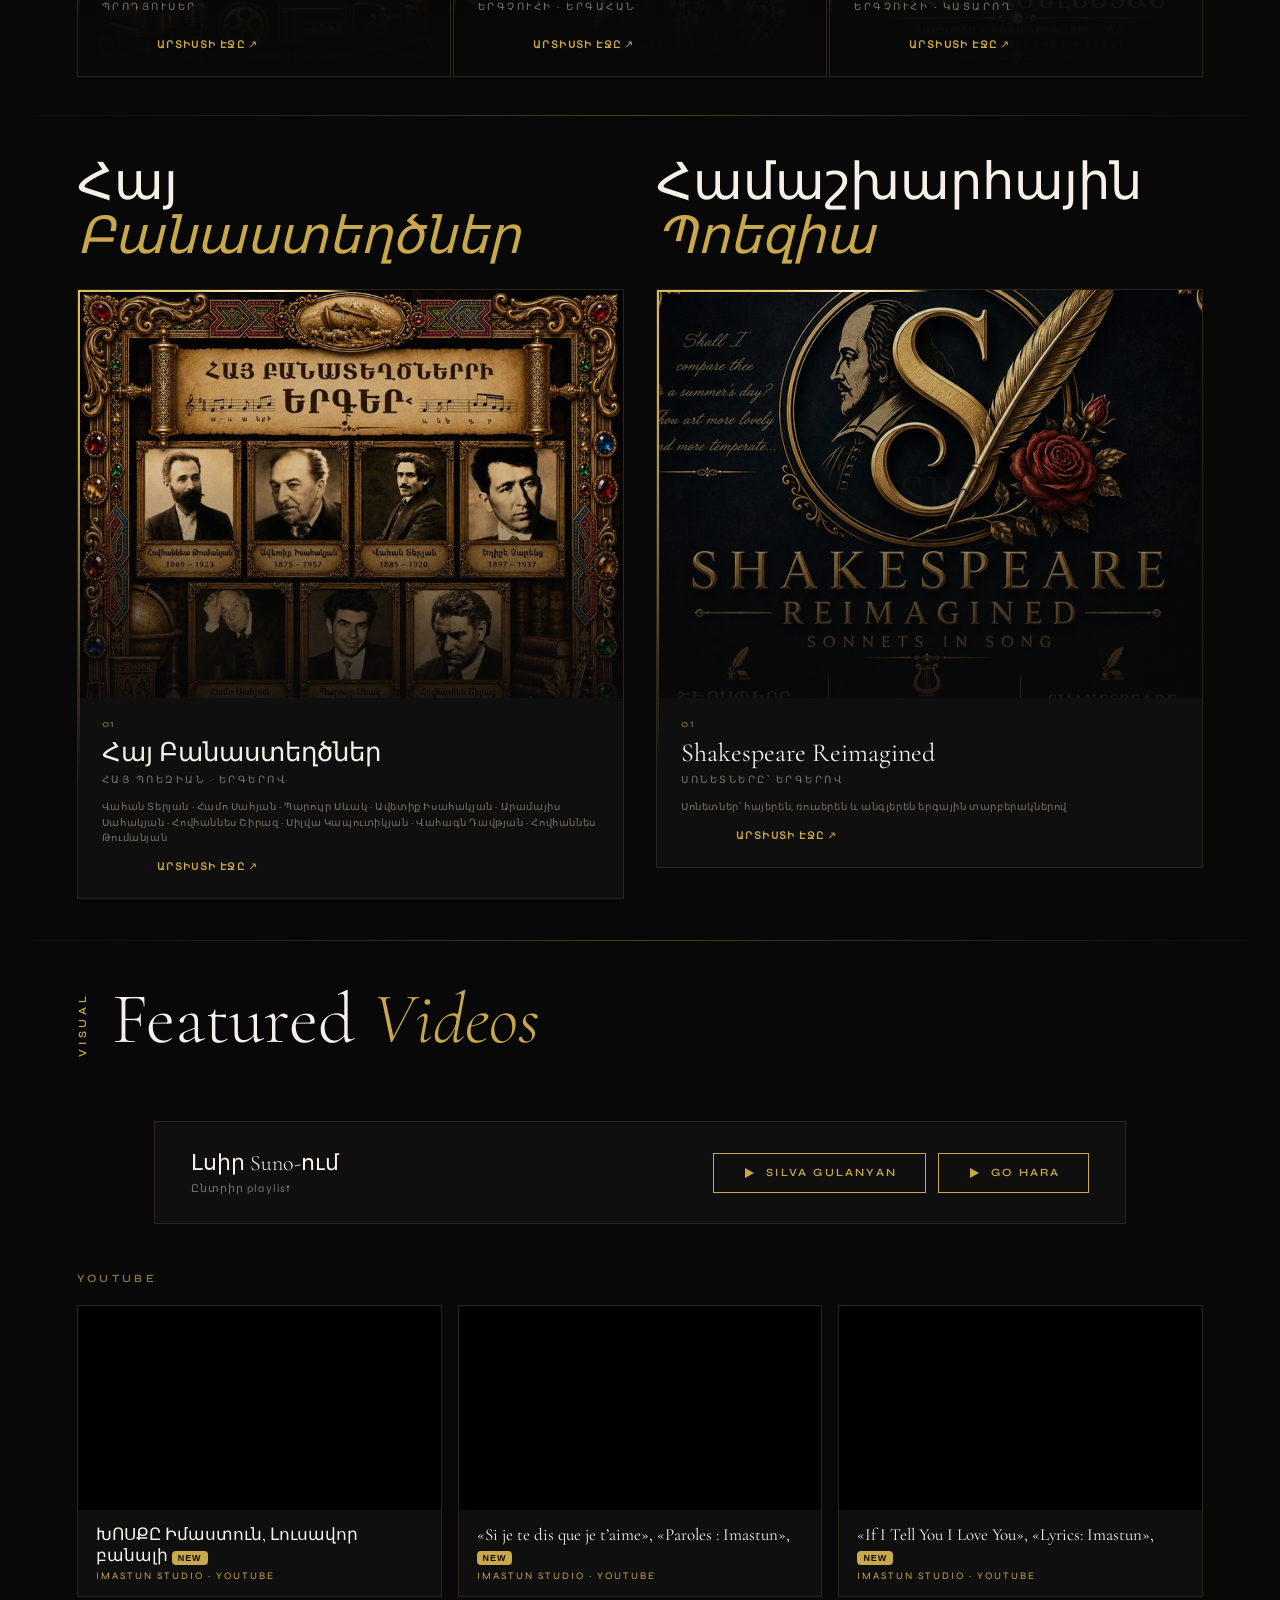
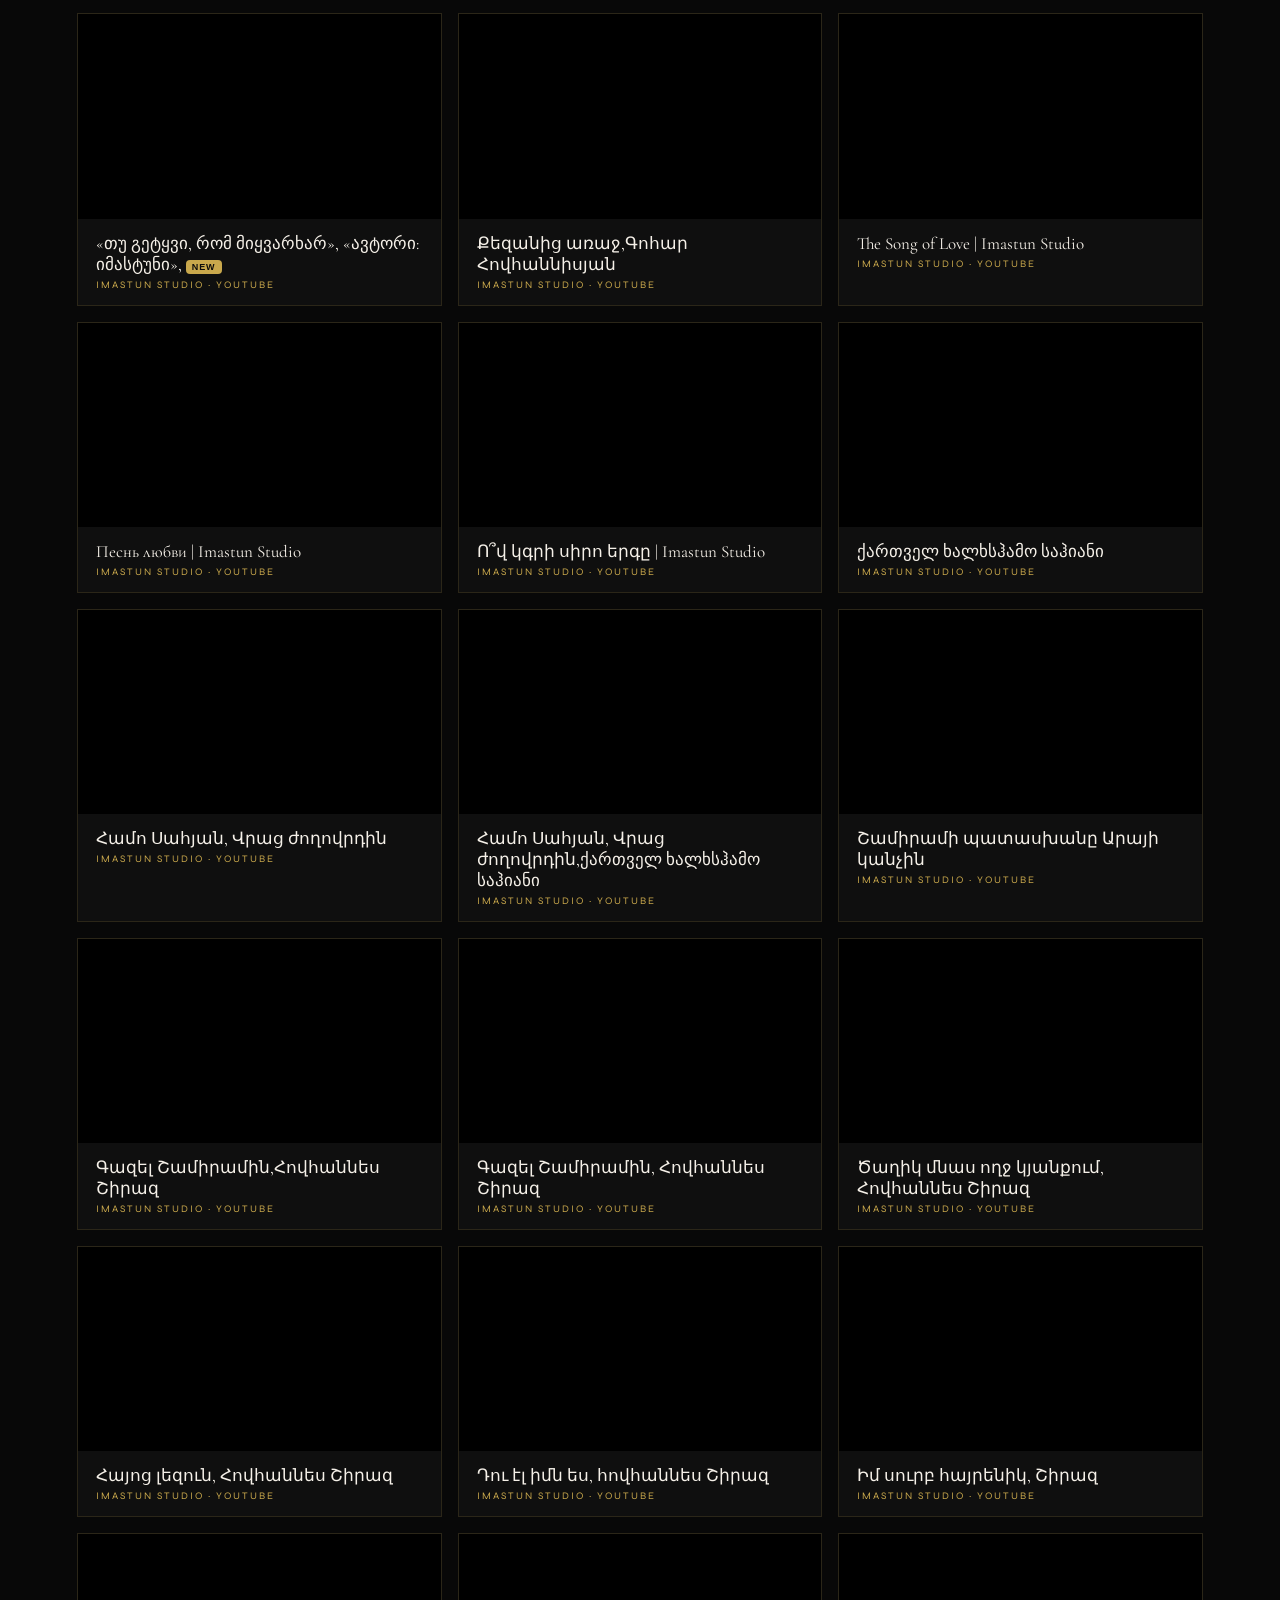
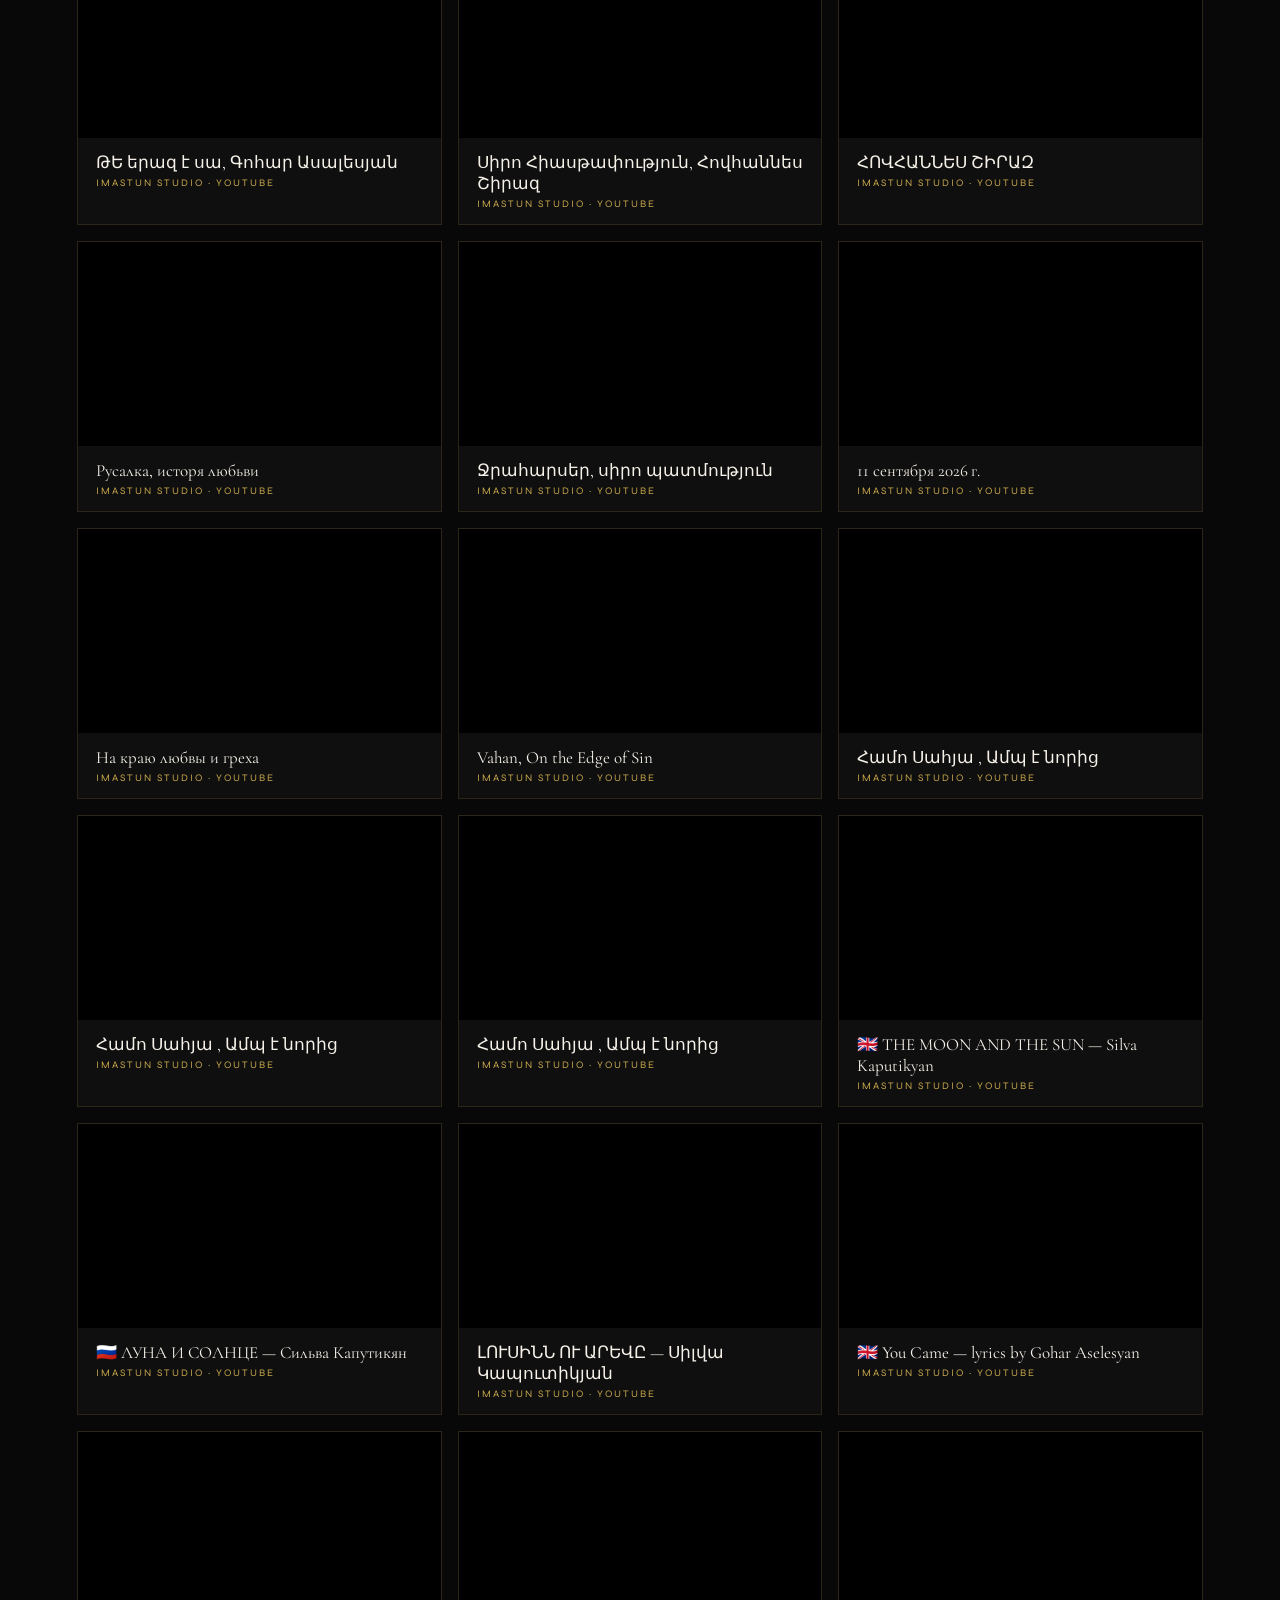
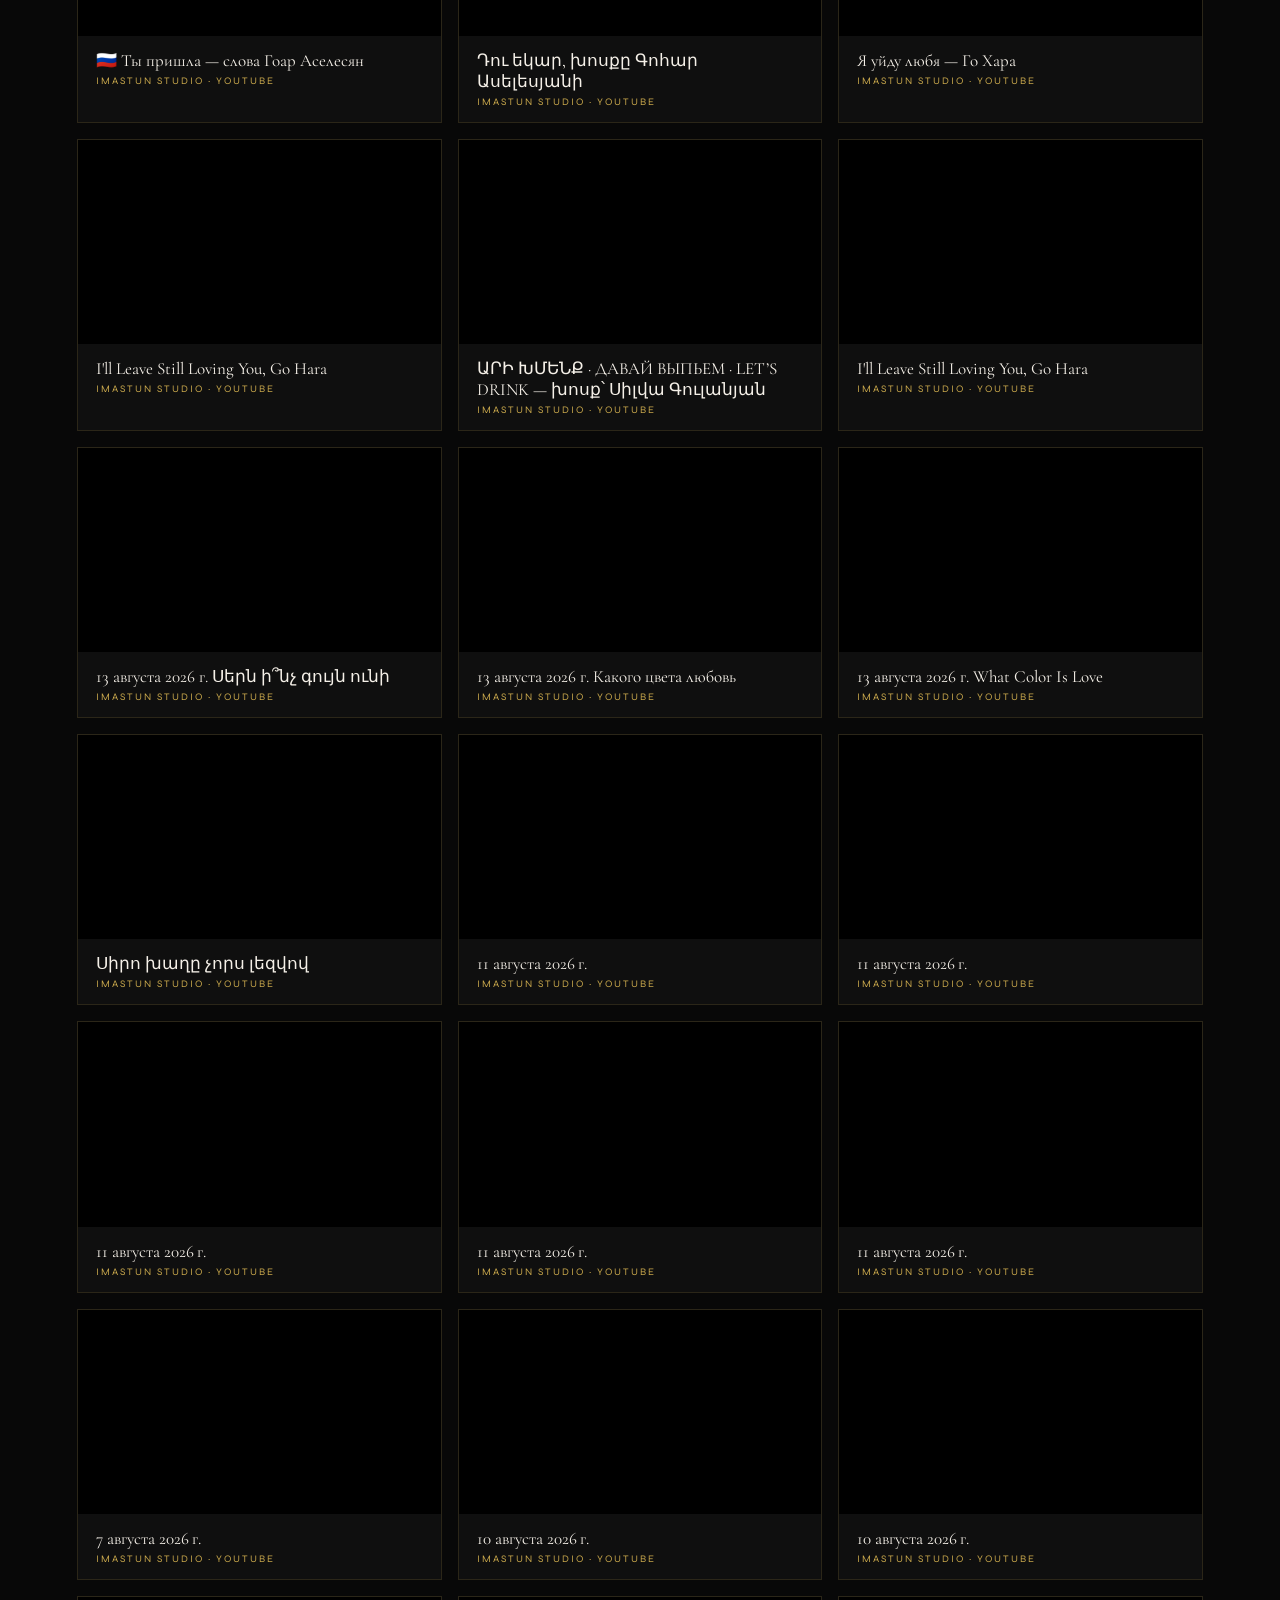
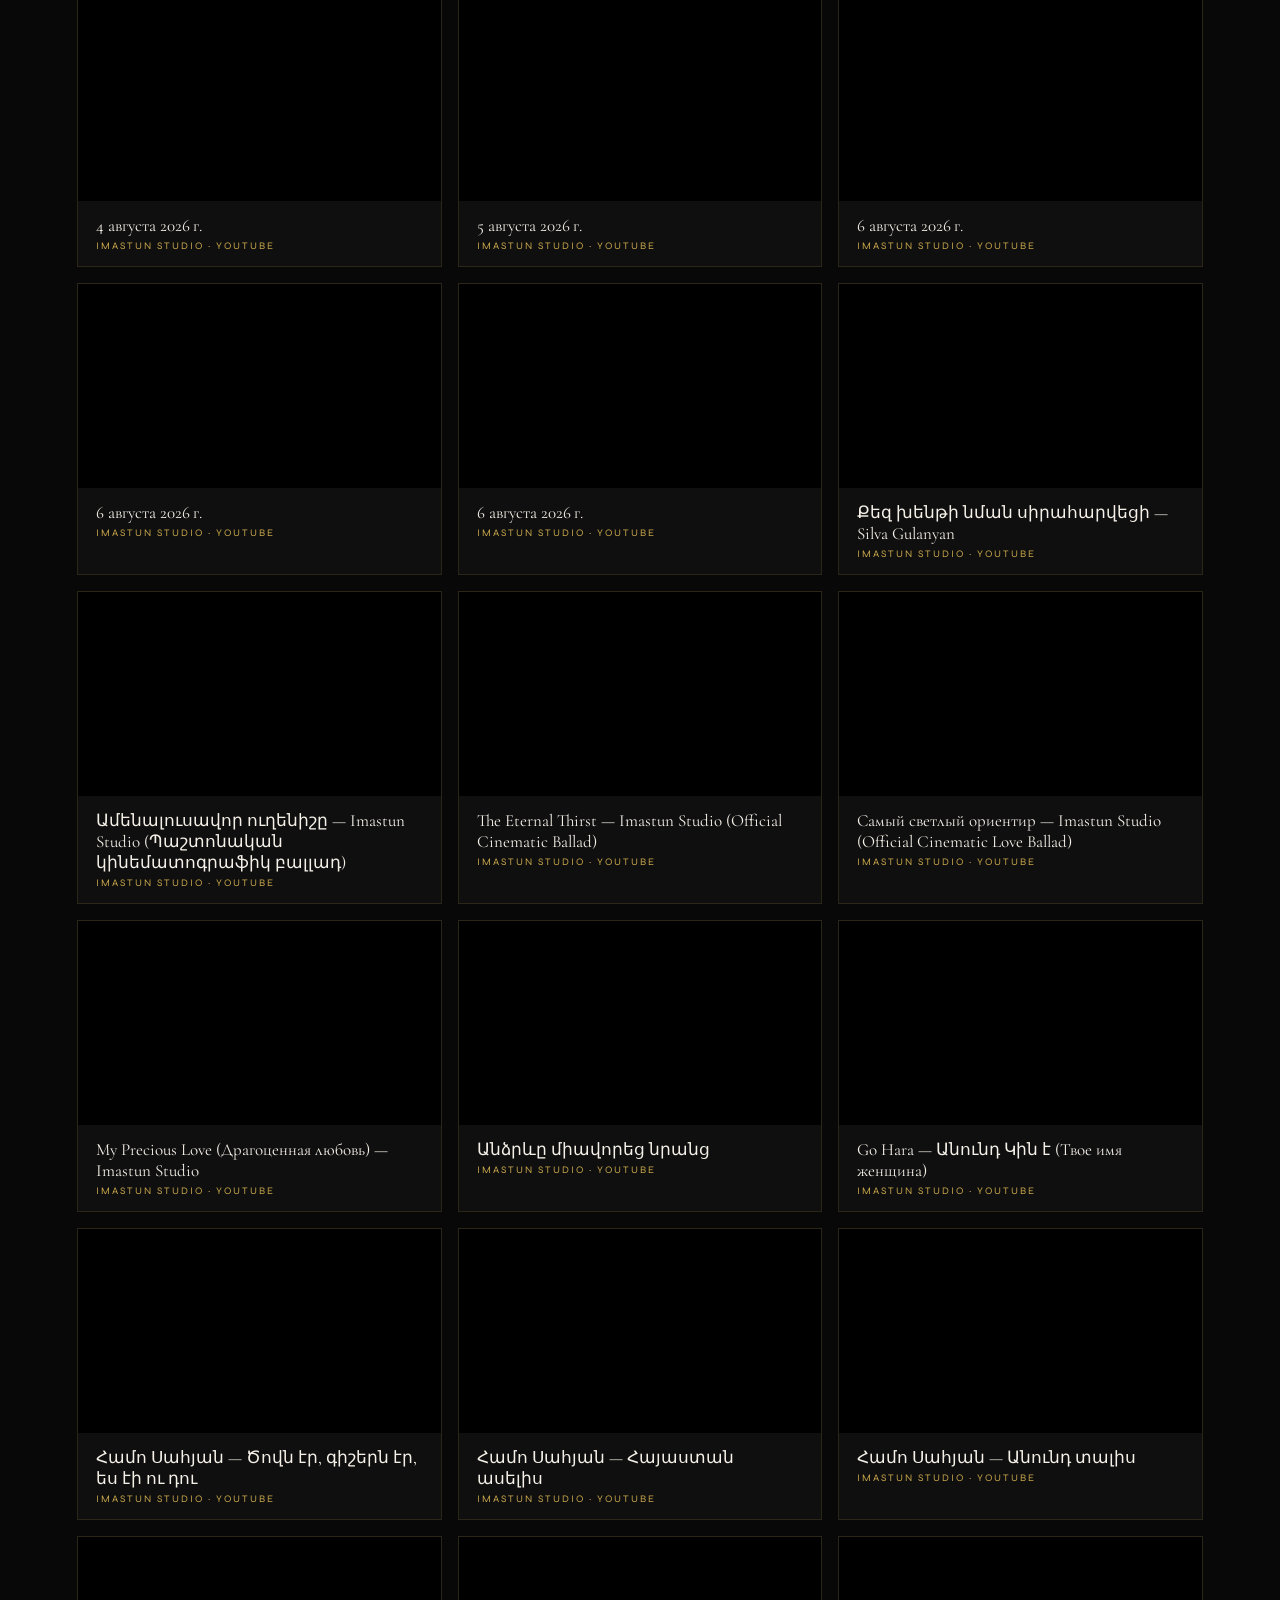
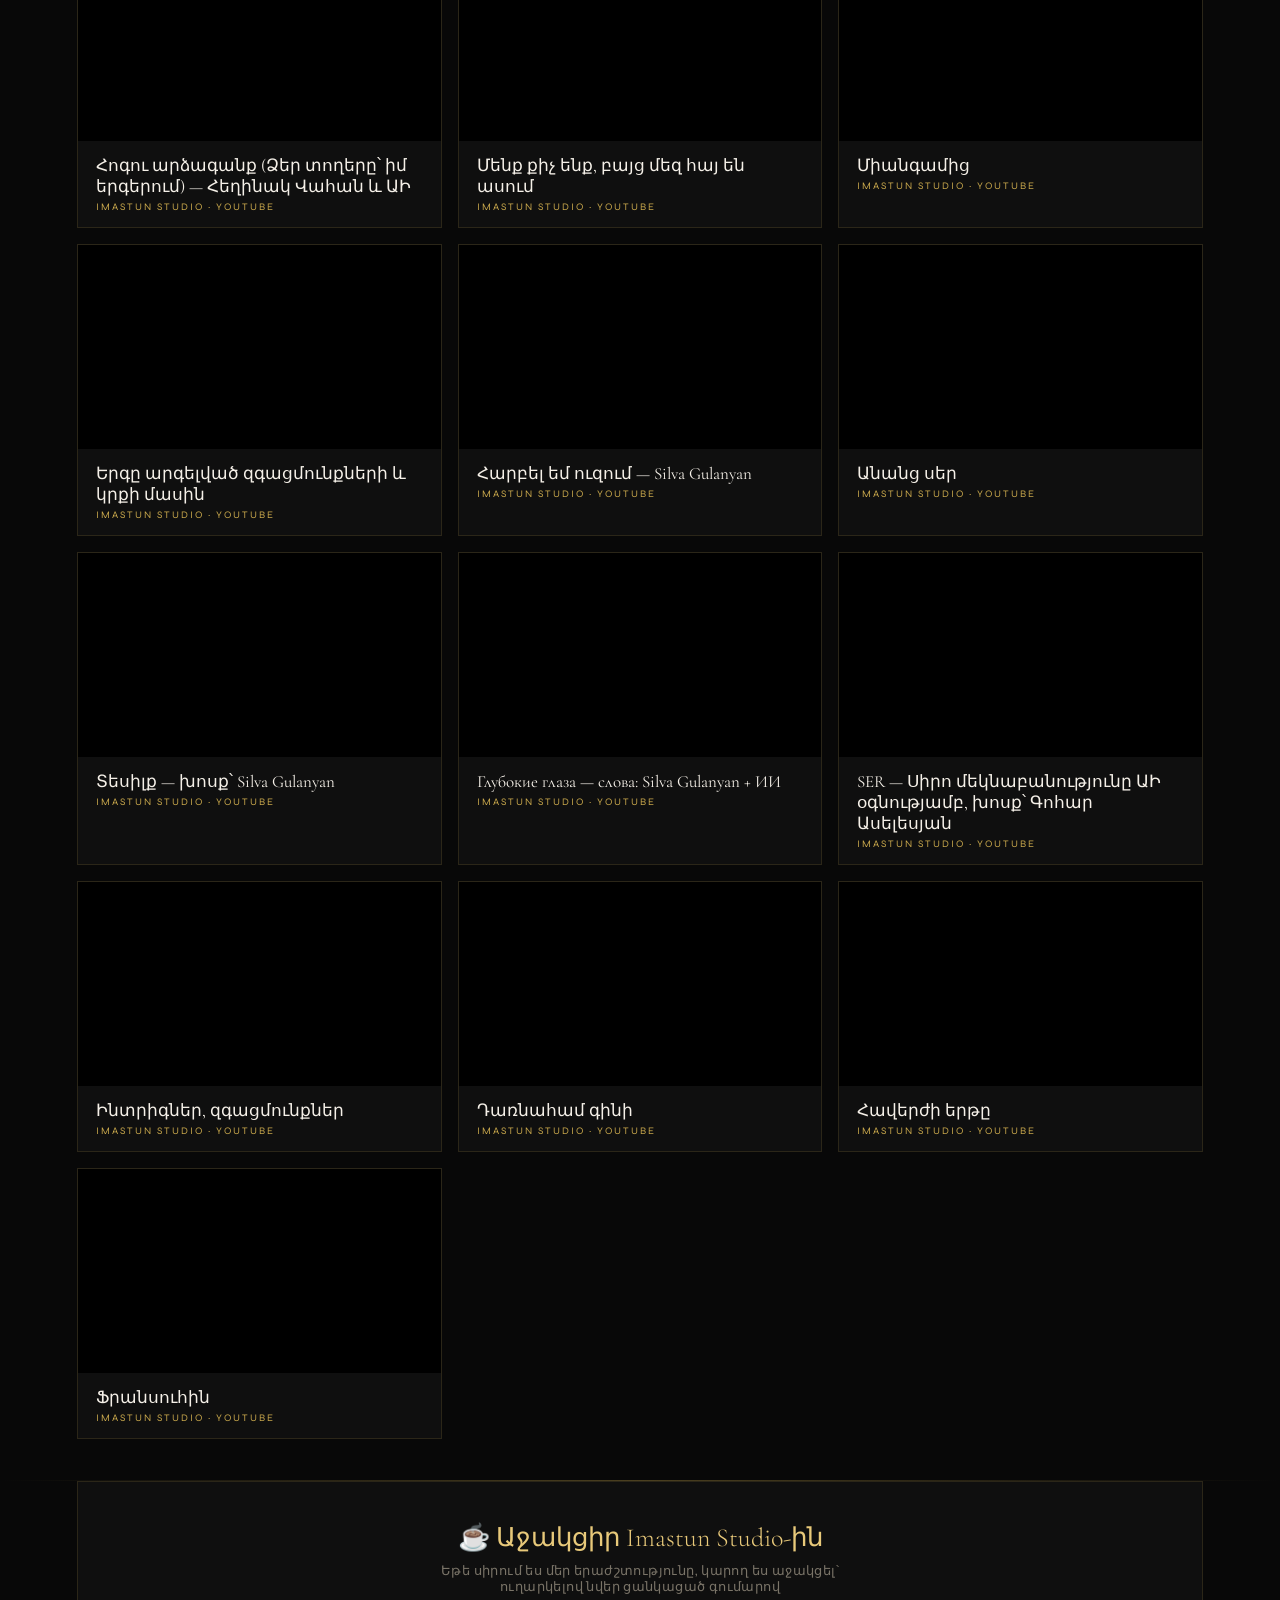
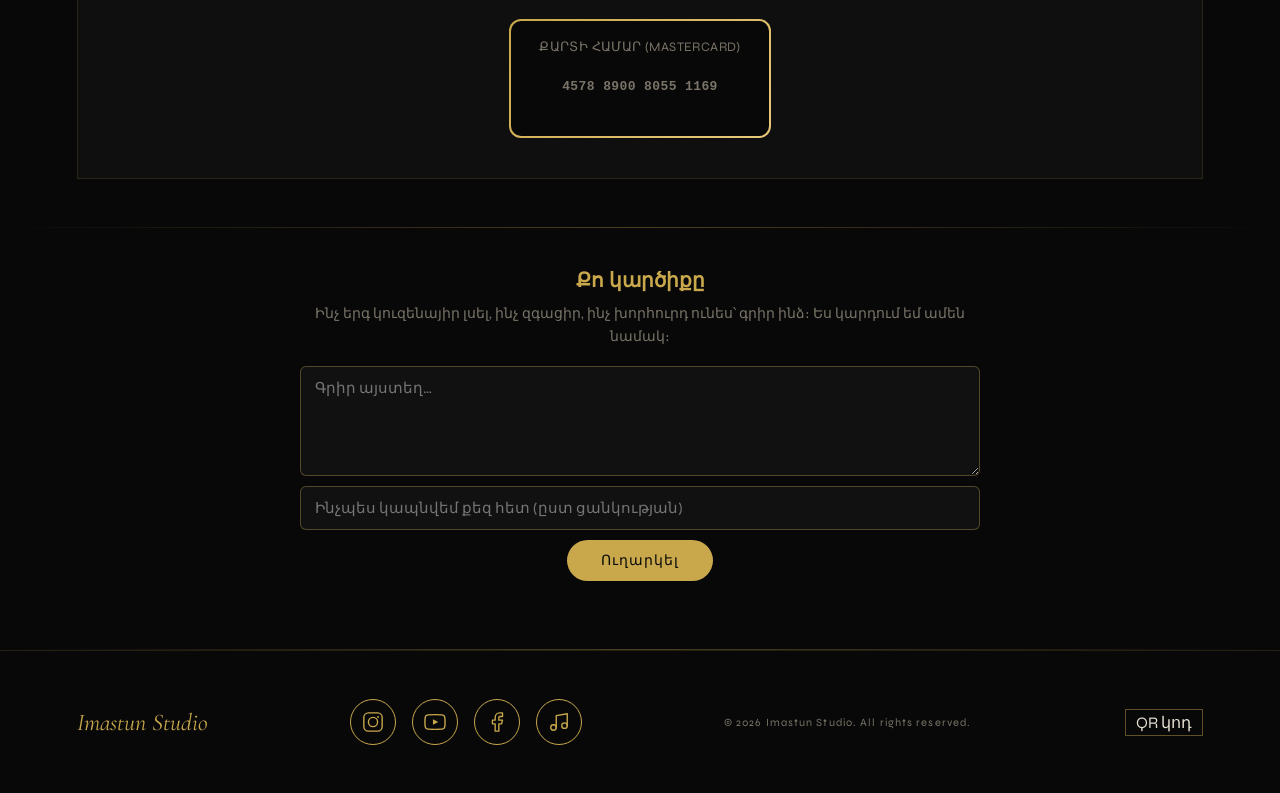
==== commit eefd2501: "Auto-sync YouTube long videos" ====
--- a/index.html
+++ b/index.html
@@ -2478,6 +2478,7 @@
   if (silvaArtist) silvaArtist.songs.push('ari-khmenq');
 
   const YOUTUBE_VIDEOS = [
+    { id: "3BfnSeILOGw", title: "ԽՈՍՔԸ Իմաստուն, Լուսավոր բանալի", added: "2026-11-25" },
     { id: "zeLPjvN2nNU", title: "«Si je te dis que je t’aime», «Paroles : Imastun»,", added: "2026-11-13" },
     { id: "i_YNJKq8GfI", title: "«If I Tell You I Love You», «Lyrics: Imastun»,", added: "2026-11-09" },
     { id: "EZMll-zVWmE", title: "«თუ გეტყვი, რომ მიყვარხარ», «ავტორი: იმასტუნი»,", added: "2026-11-08" },
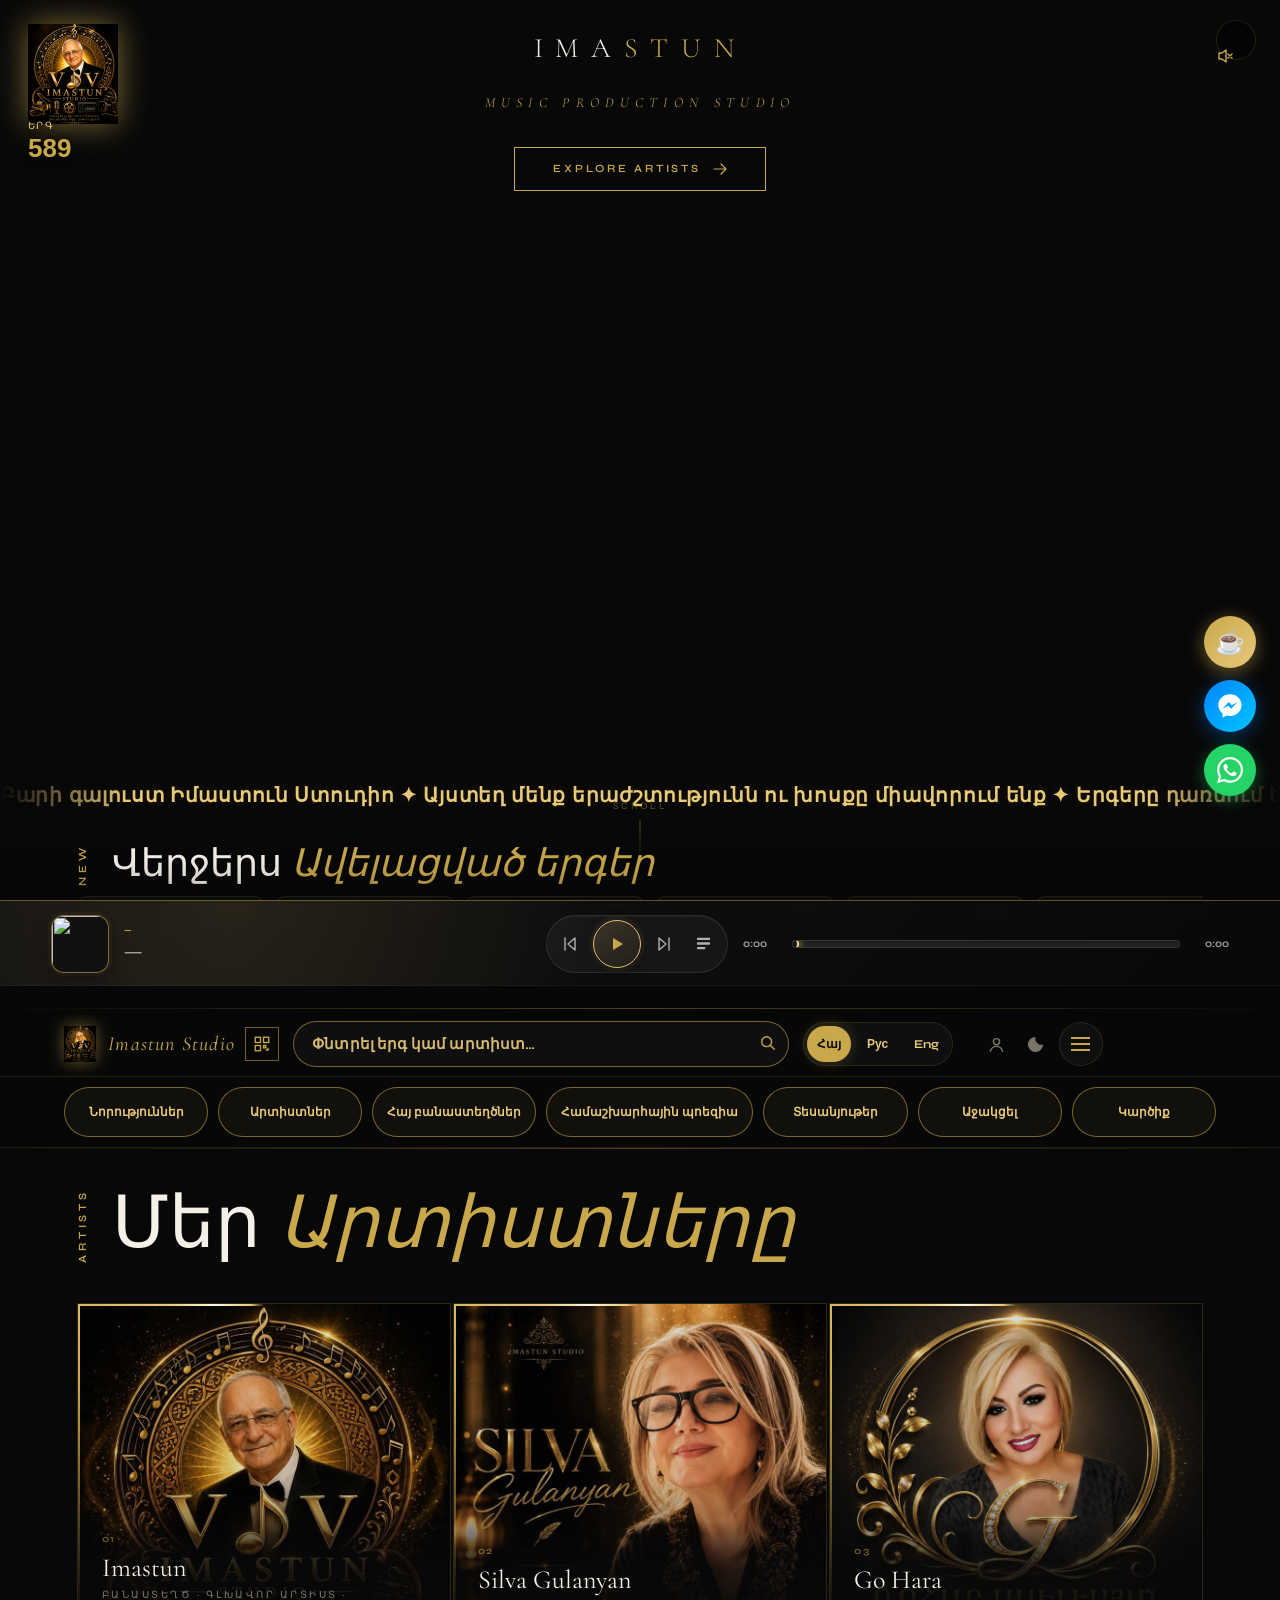
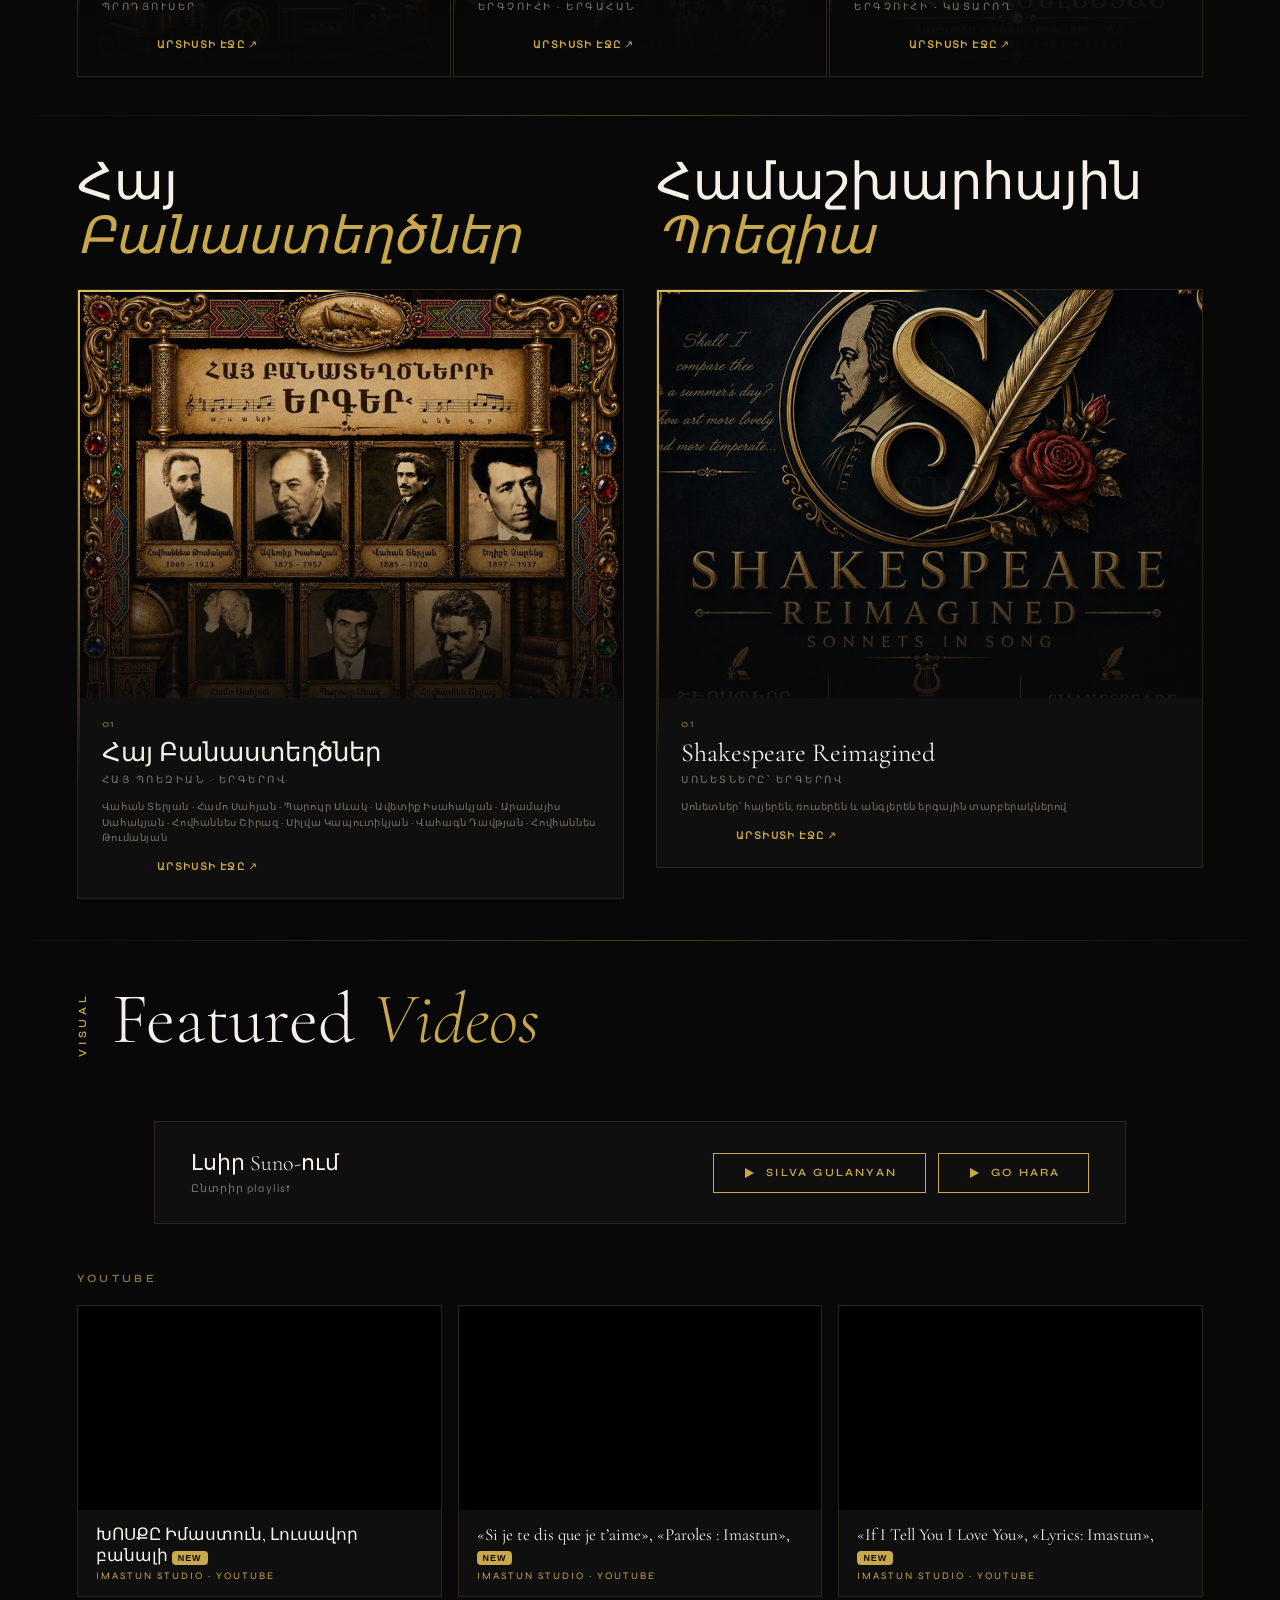
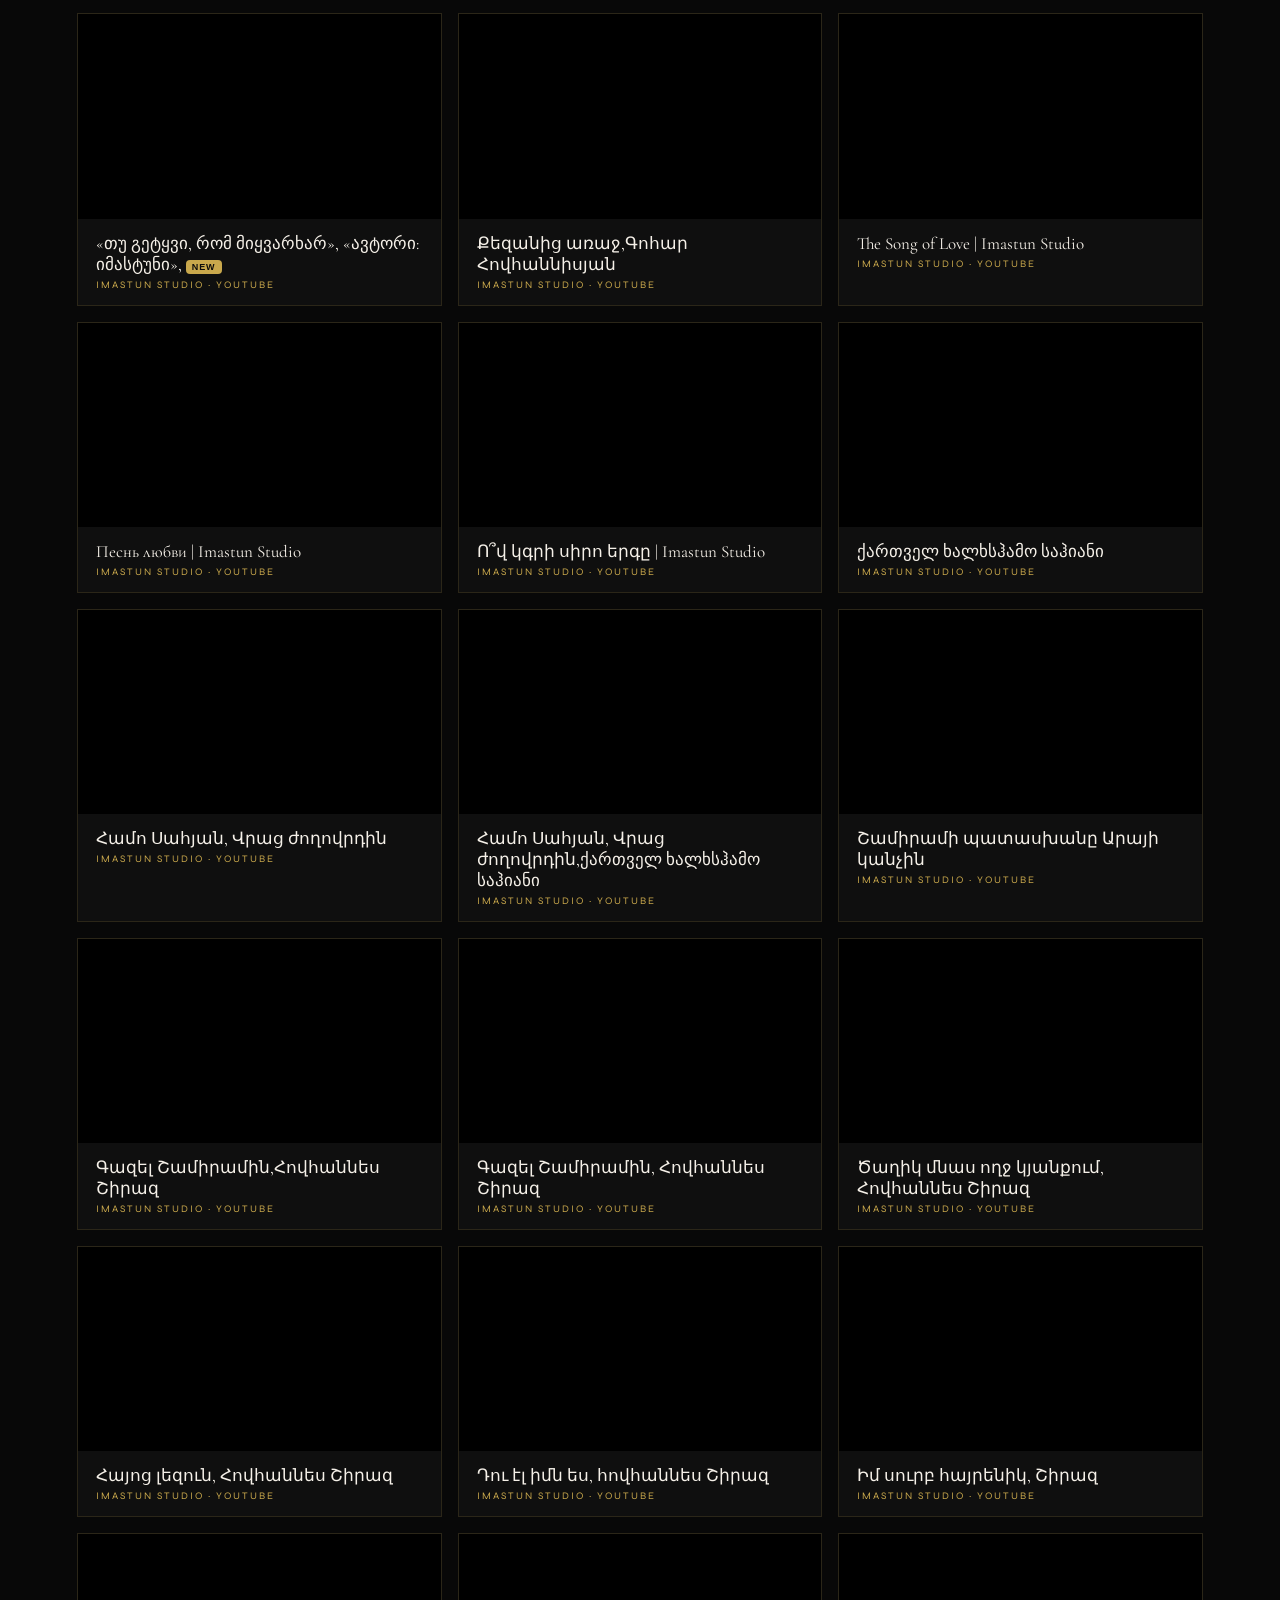
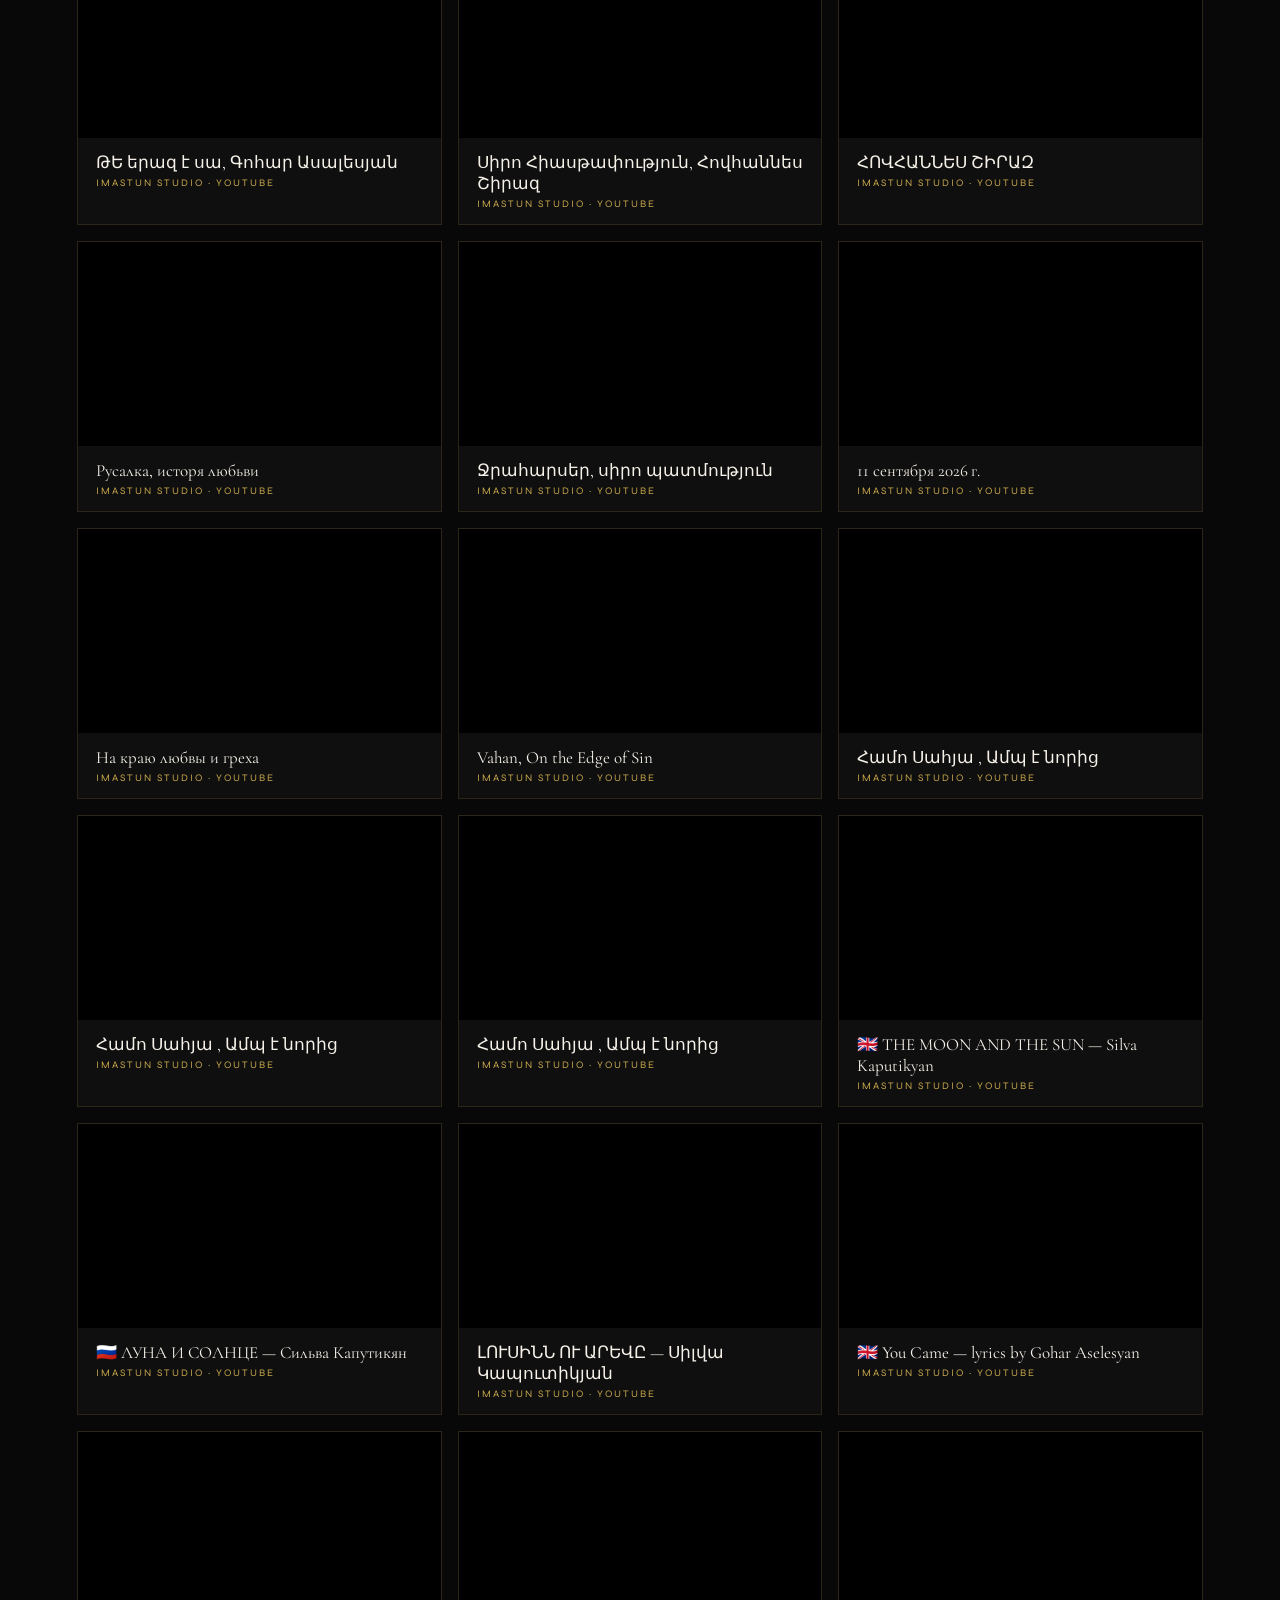
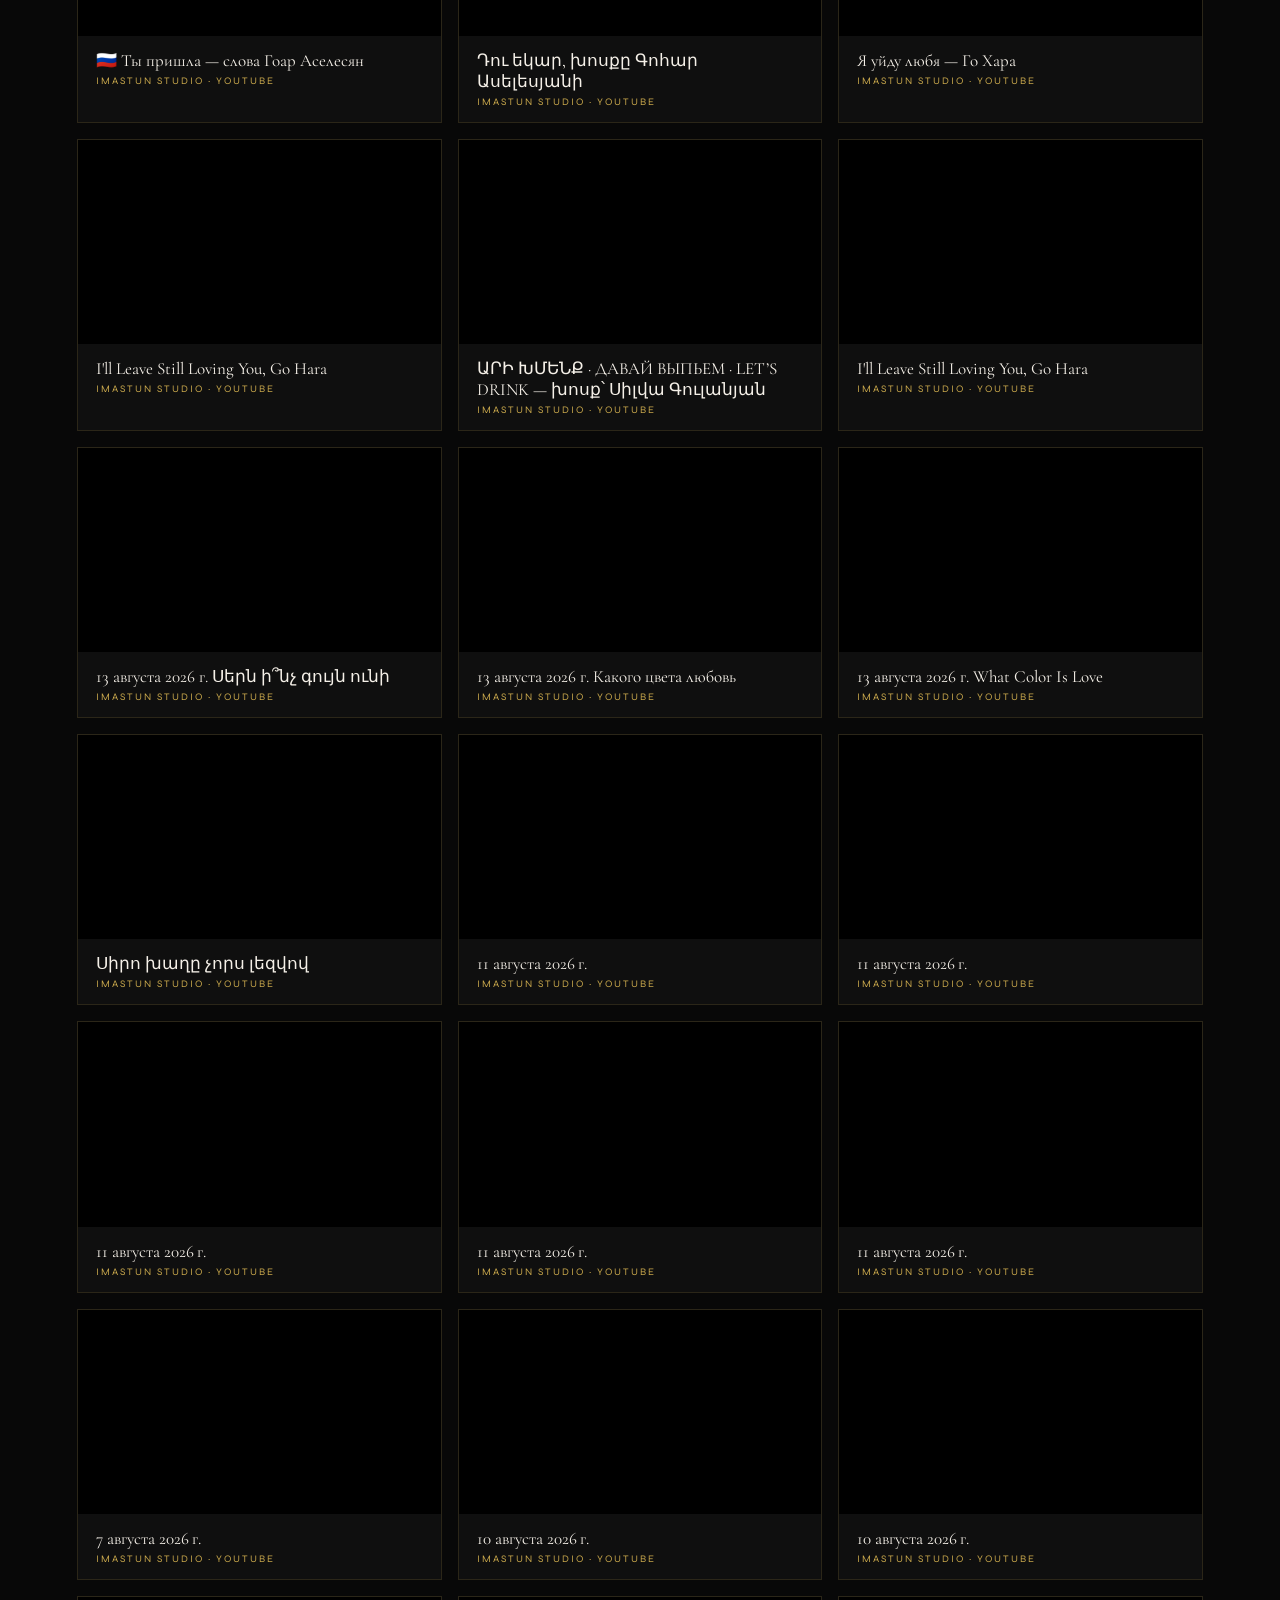
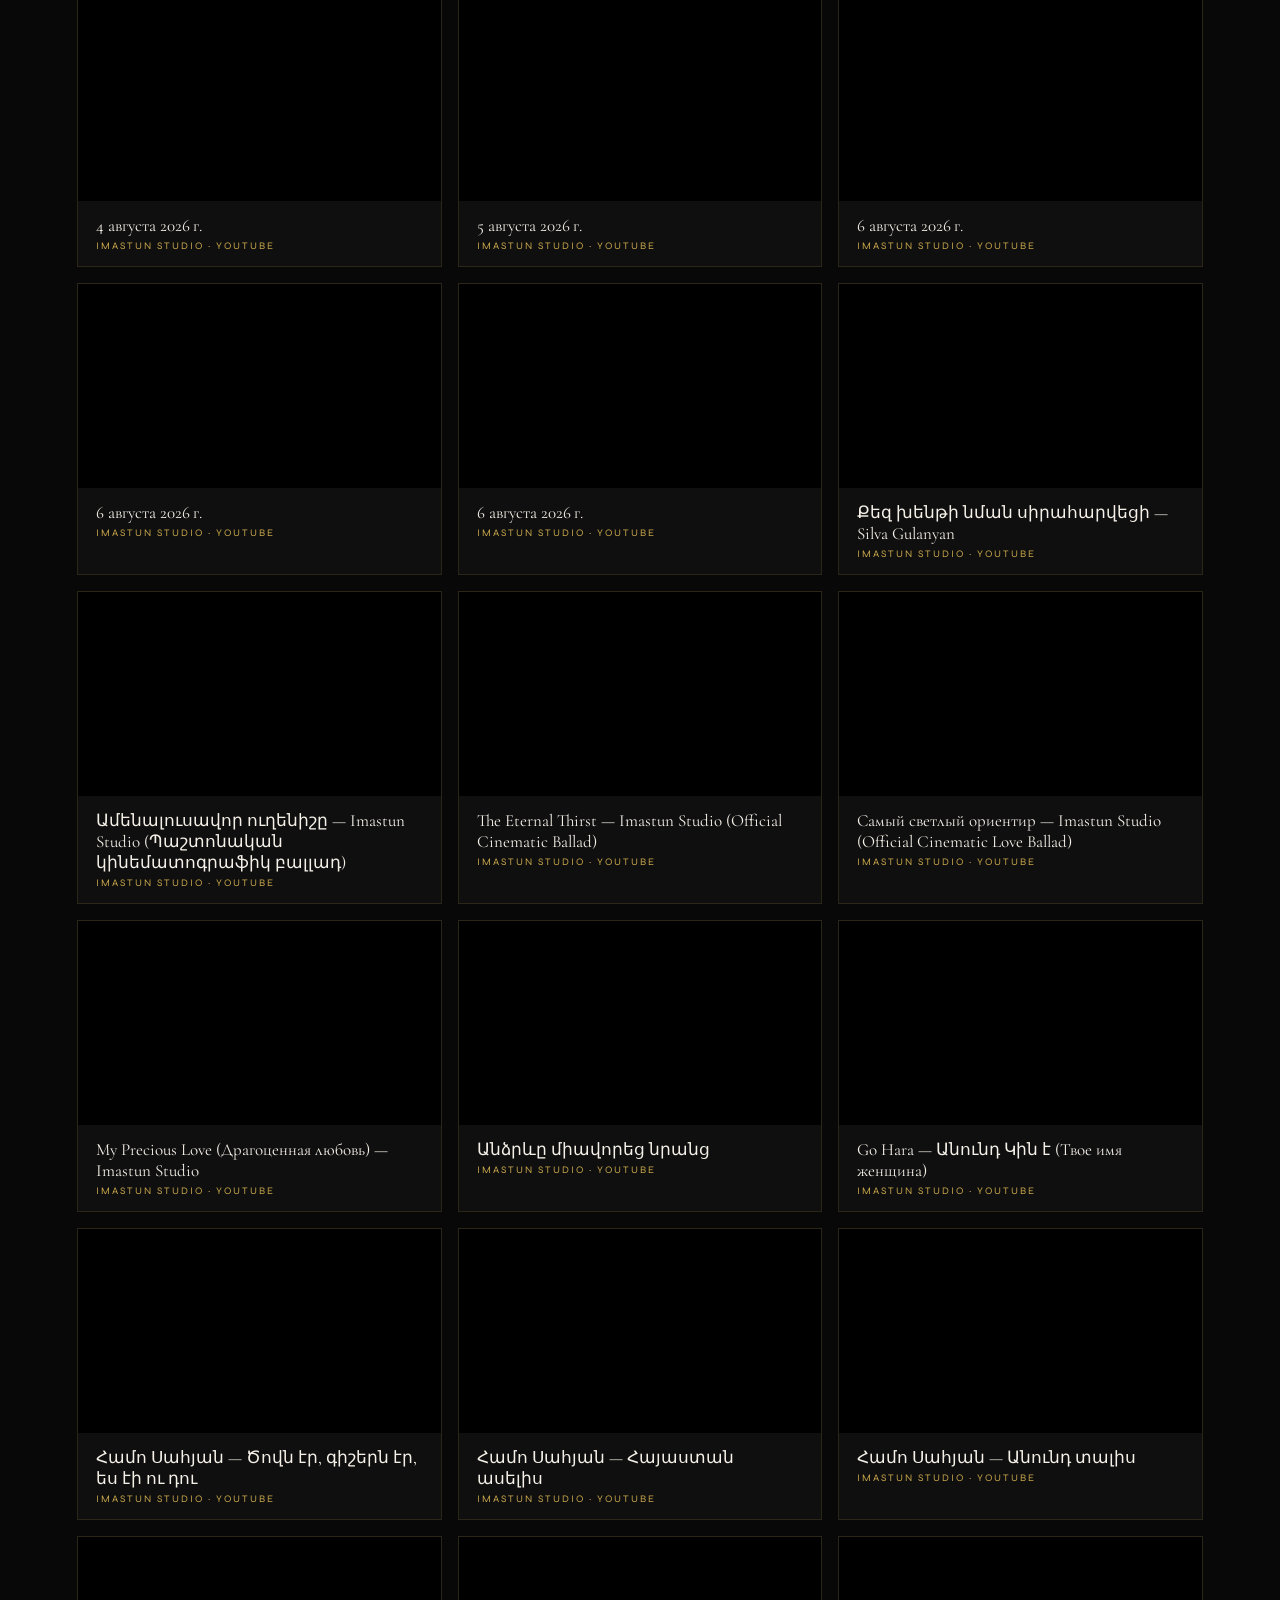
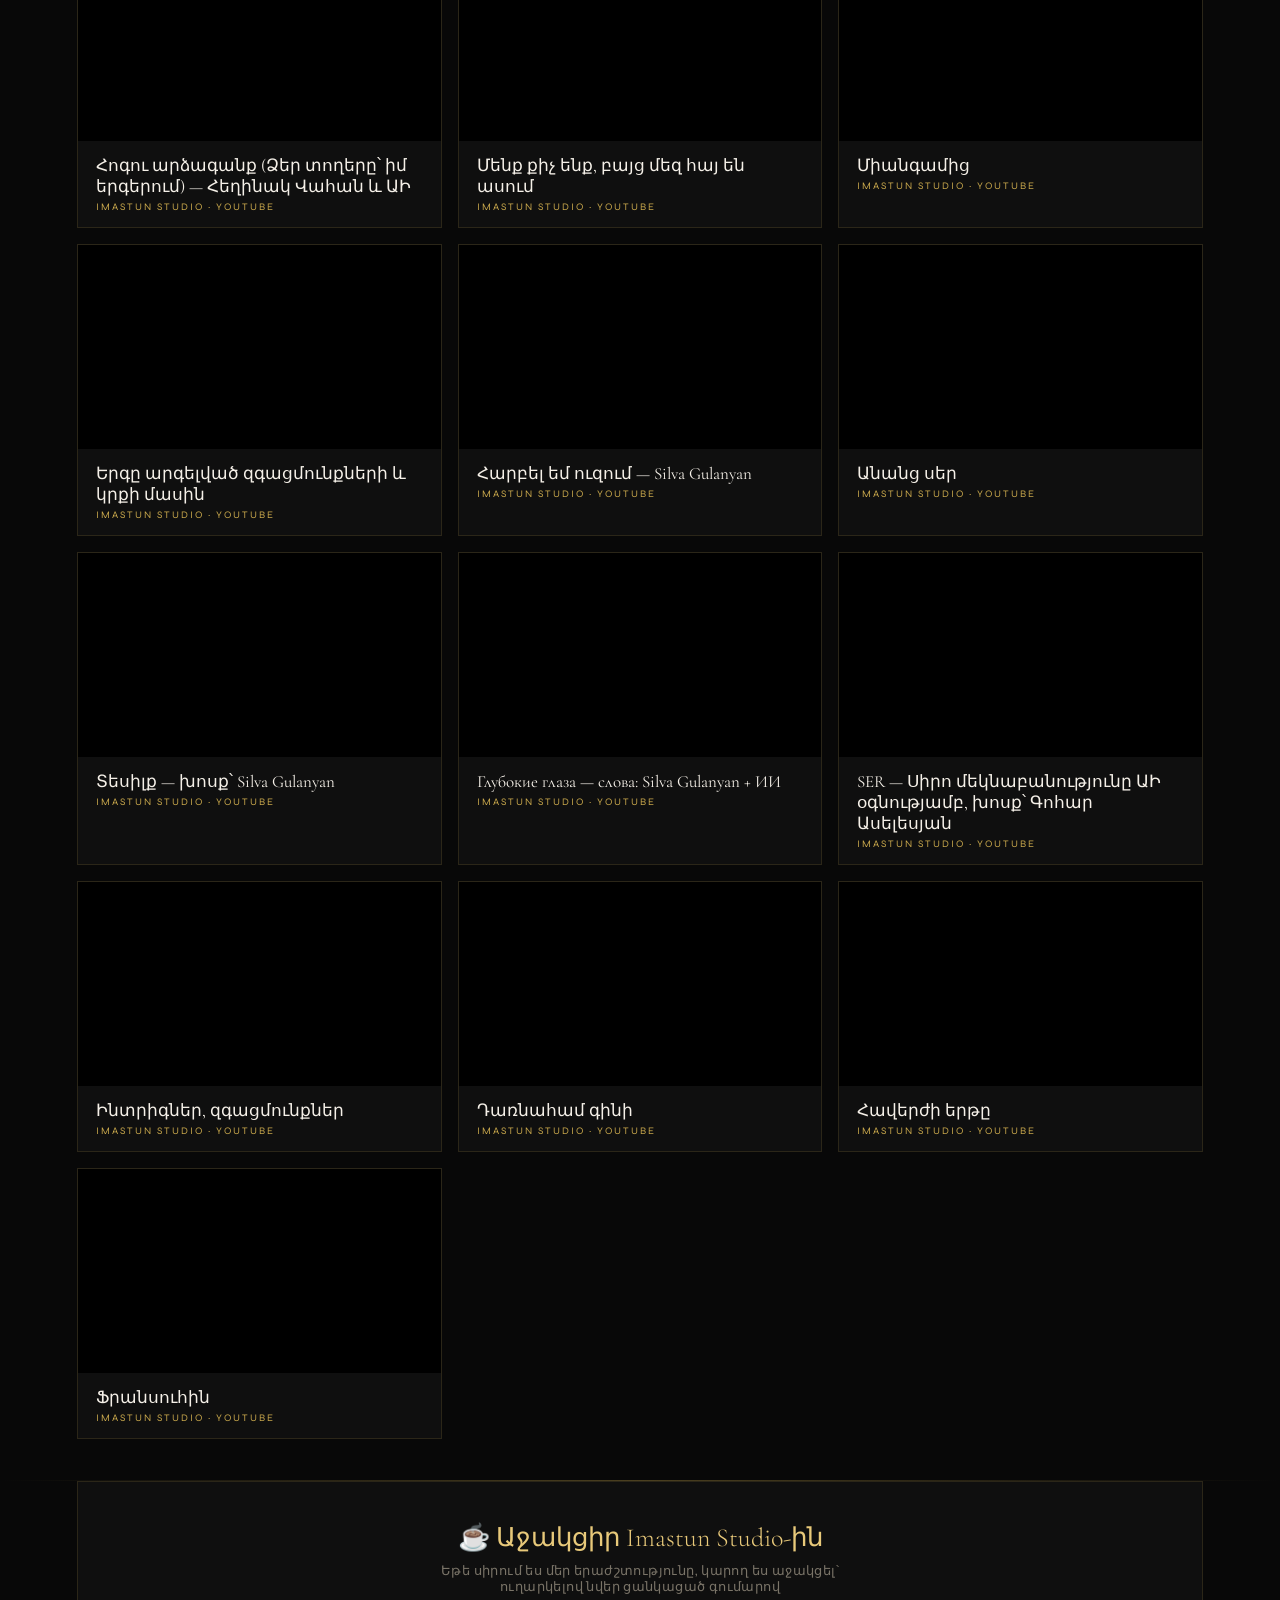
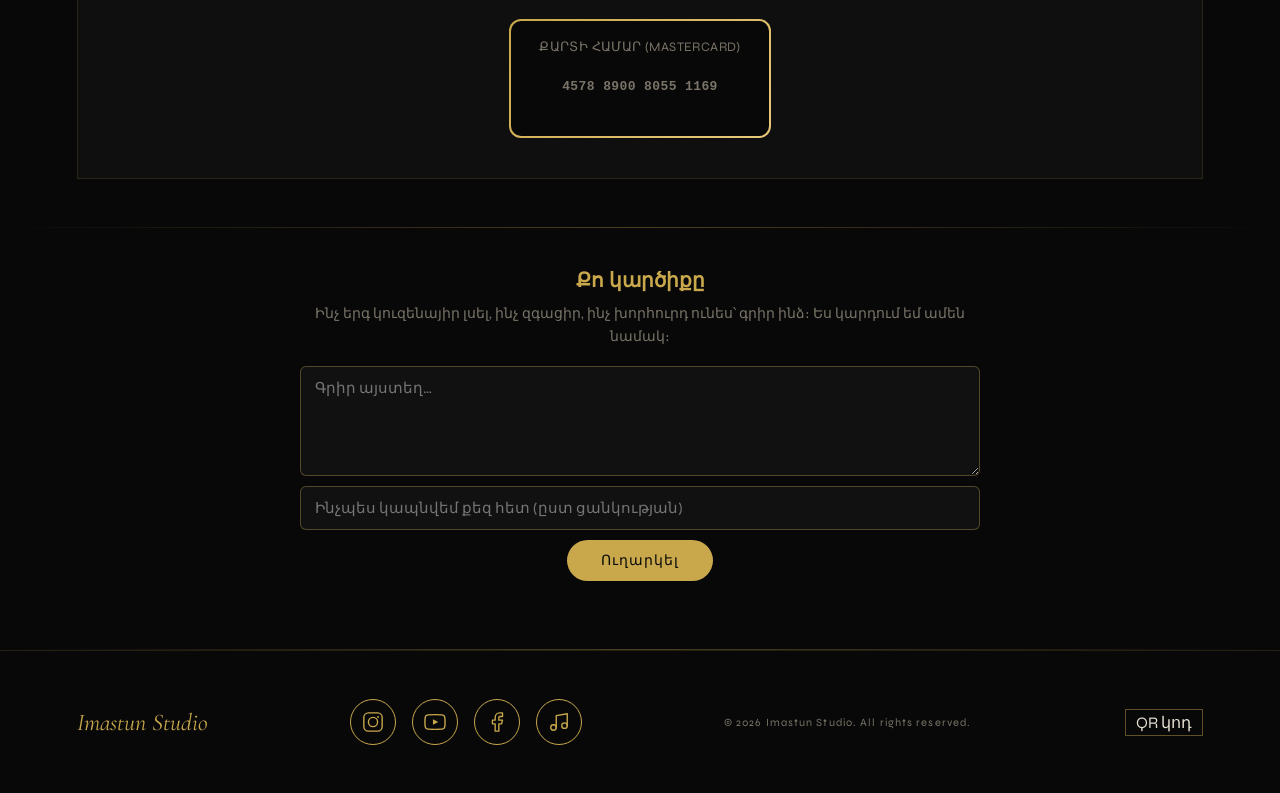
==== commit 63eab77d: "Add Հազար անգամ դու in 6 languages to Imastun page Co-Authored-By: Claude Opus 5.5 <noreply@anthropi" ====
--- a/index.html
+++ b/index.html
@@ -2267,7 +2267,7 @@
 <audio id="audio-engine" preload="none"></audio>
 
 <script defer src="https://cdn.jsdelivr.net/npm/@supabase/supabase-js@2"></script>
-<script src="songs-data.js?v=b03b2e841a"></script>
+<script src="songs-data.js?v=425ded4a9e"></script>
 <script>
   function copyDonateCard() {
     const num = '4578890080551169';
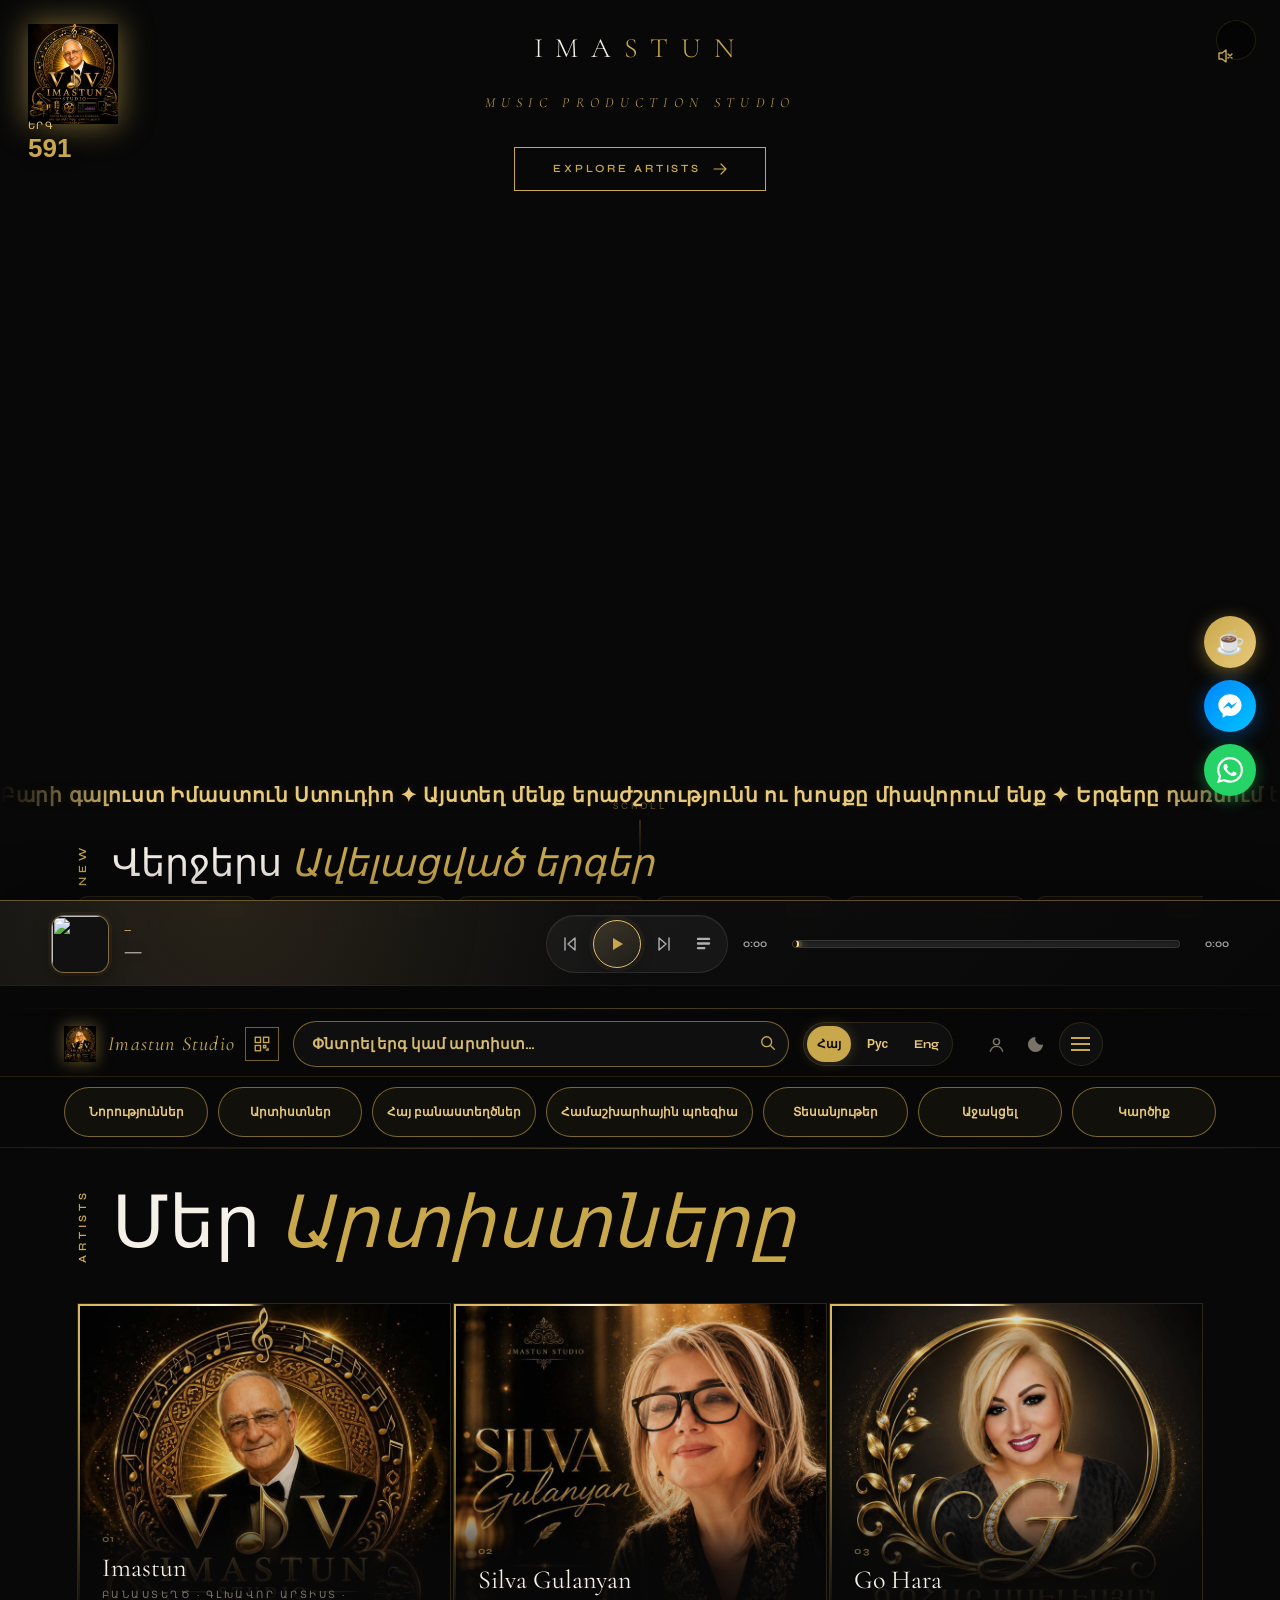
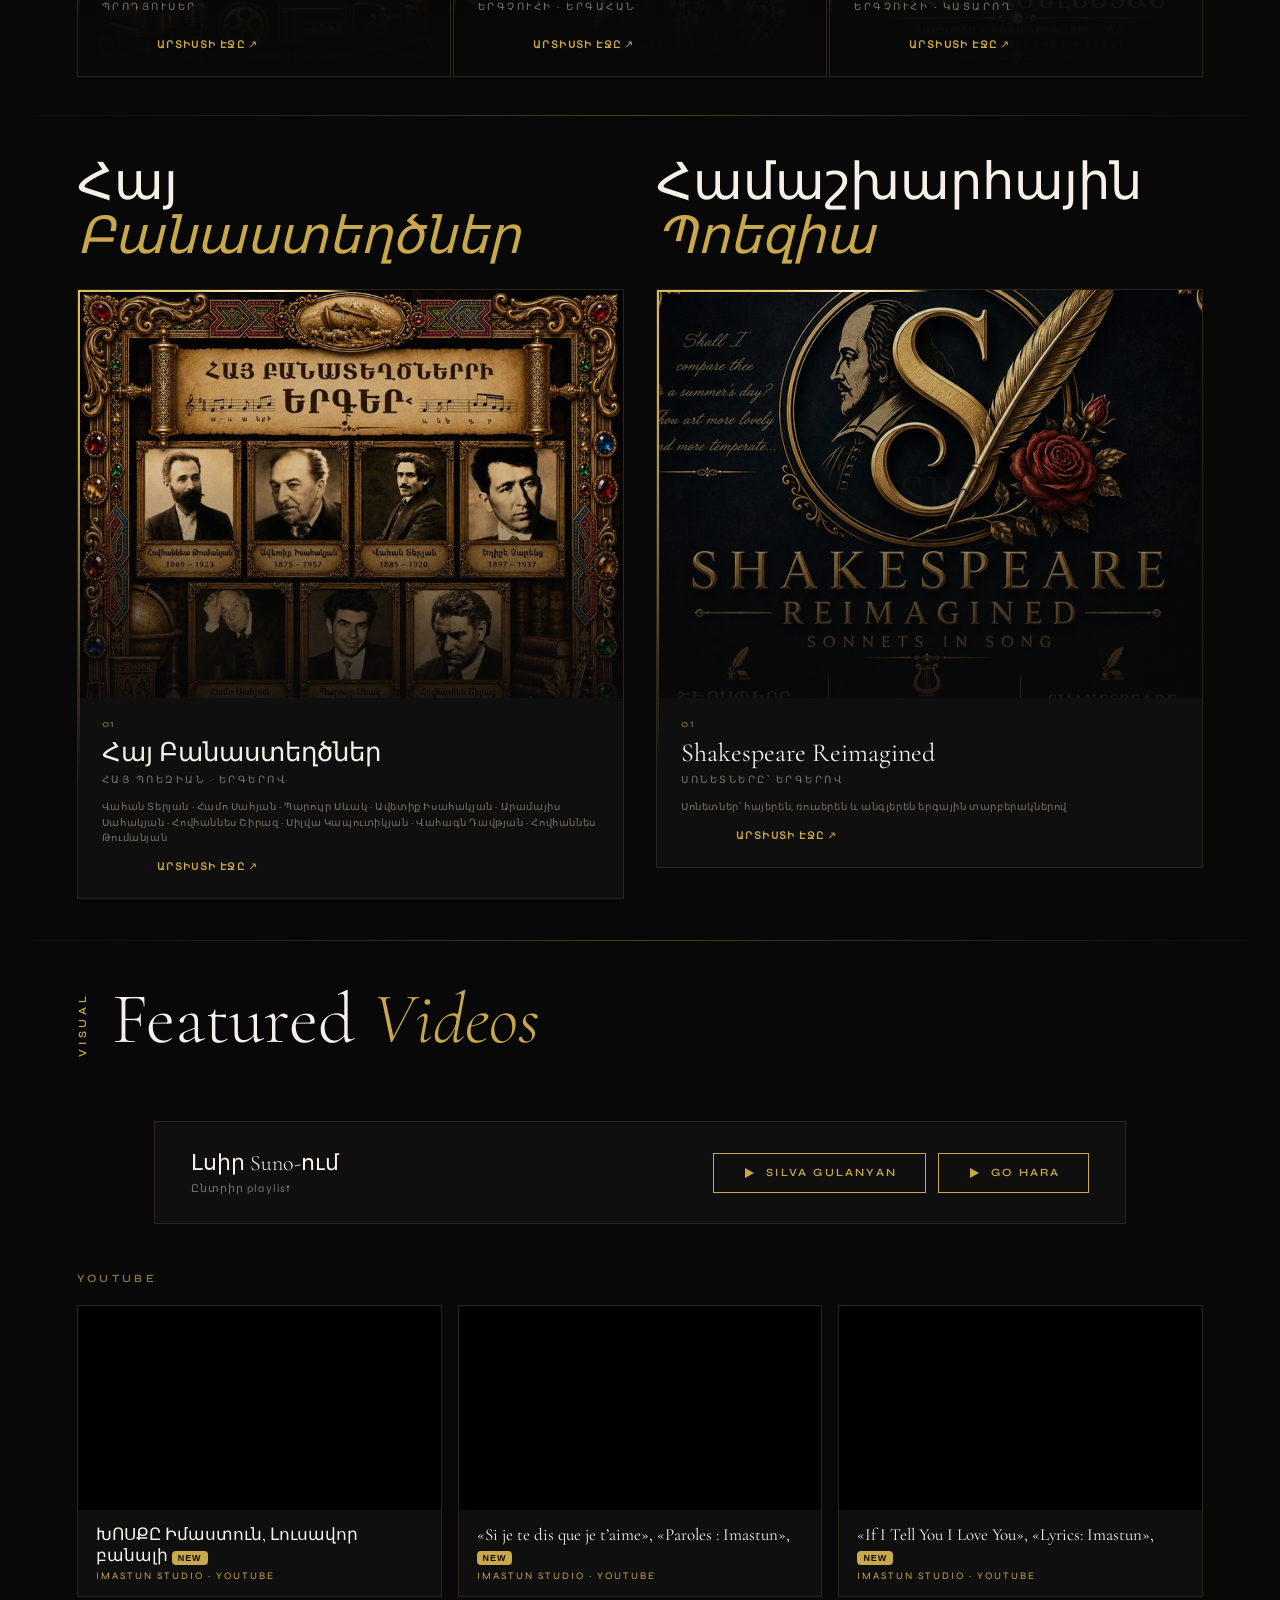
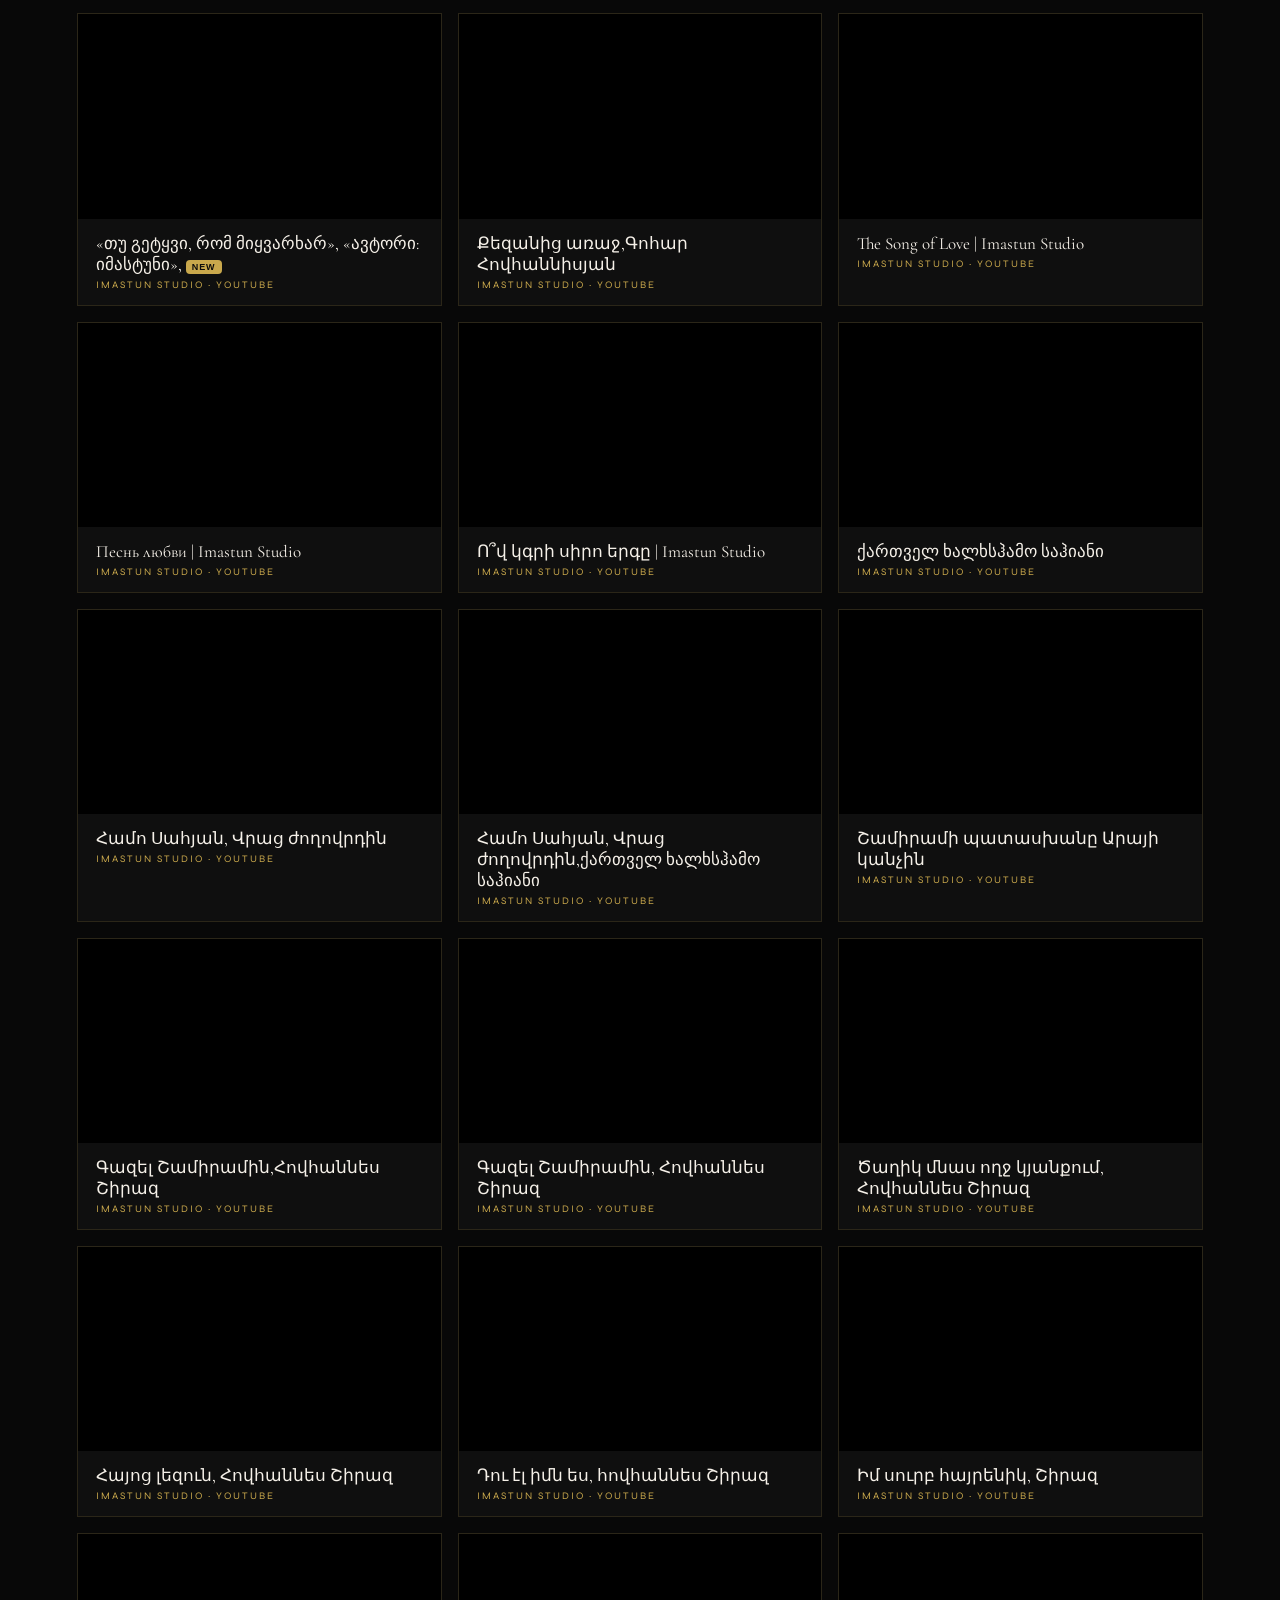
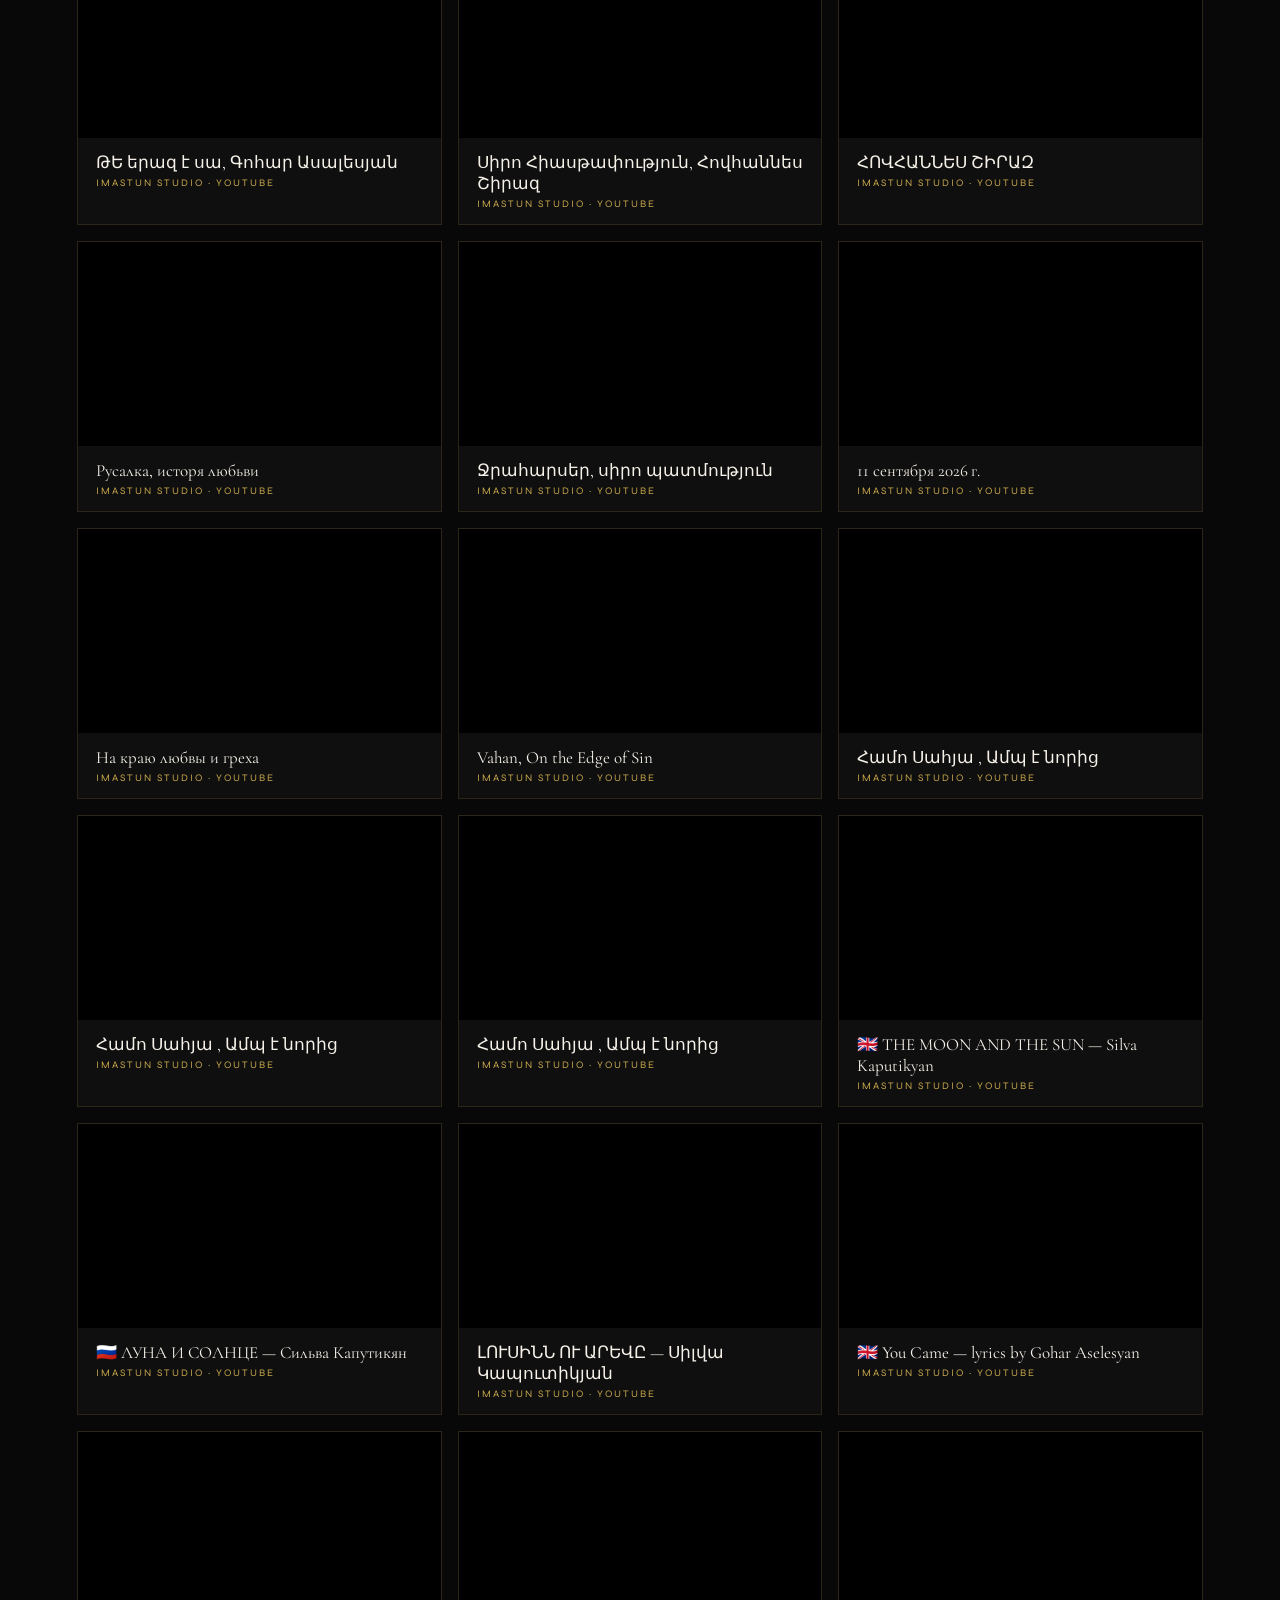
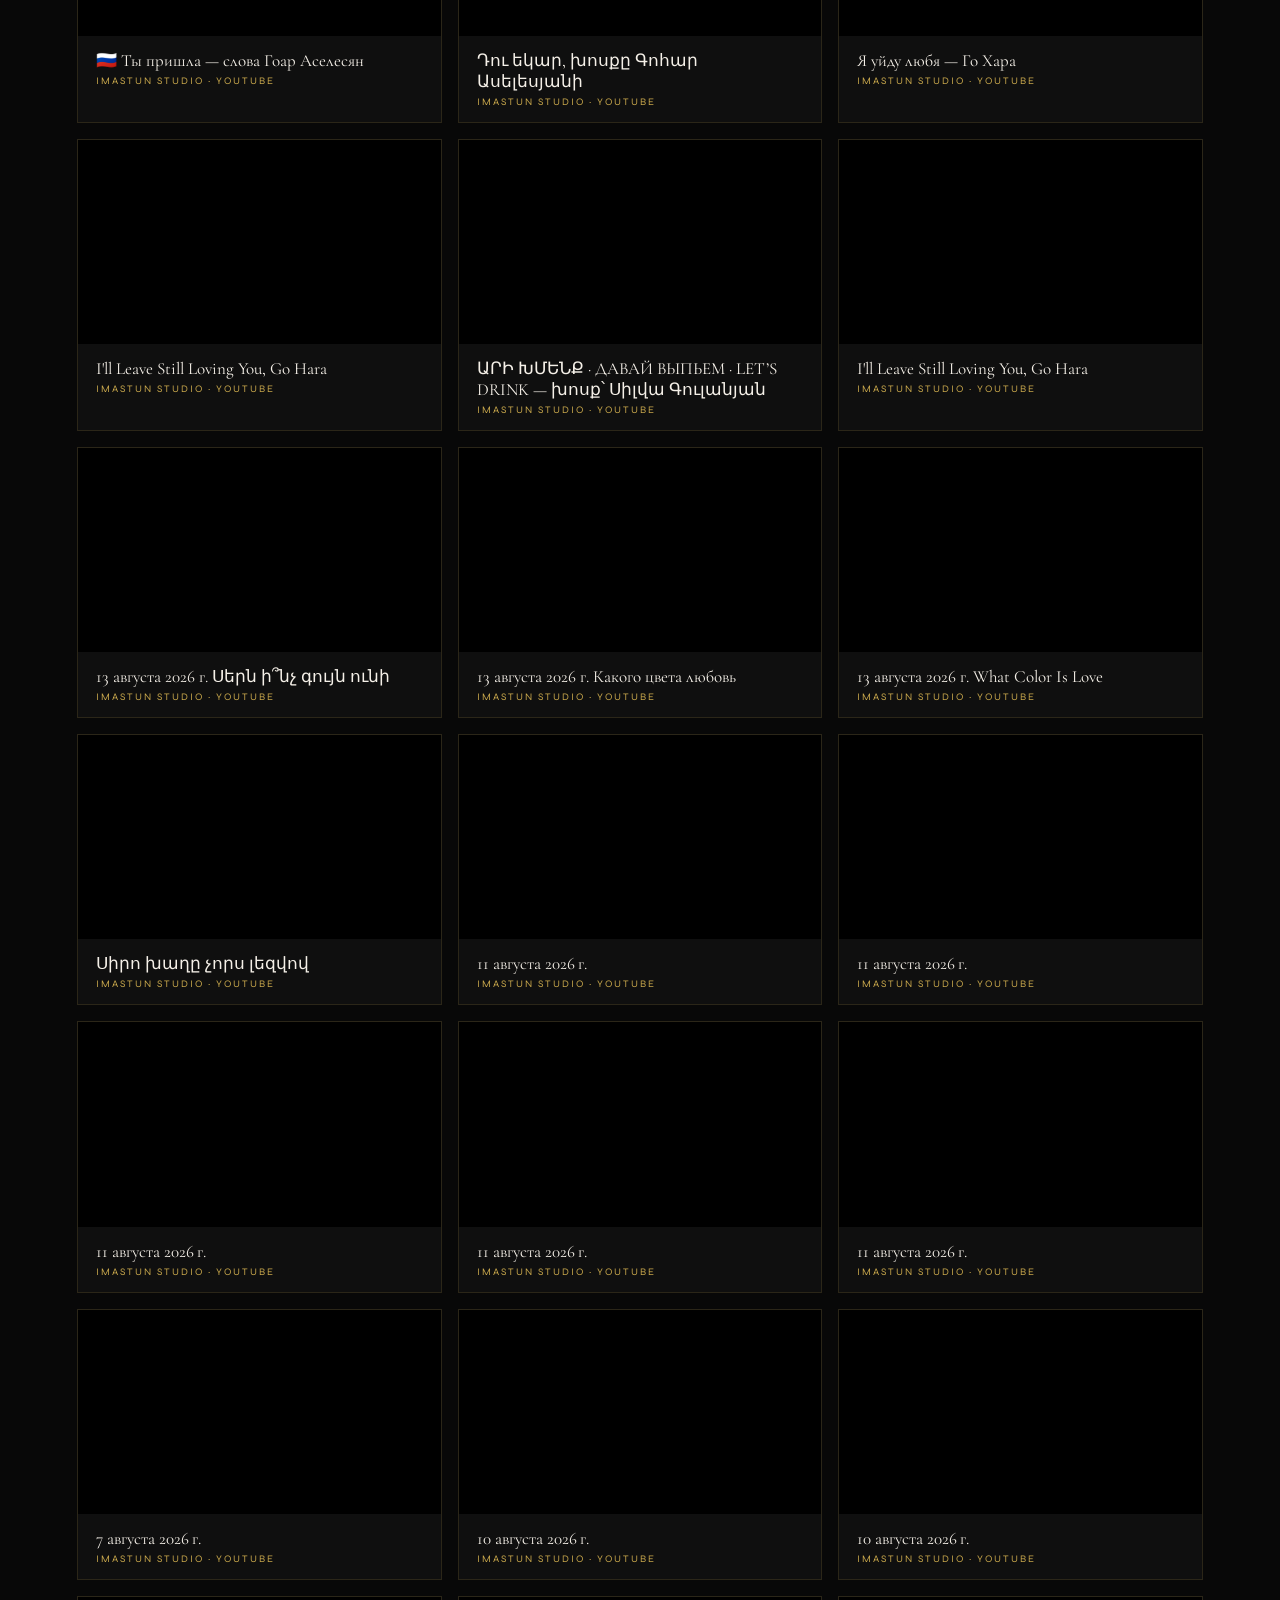
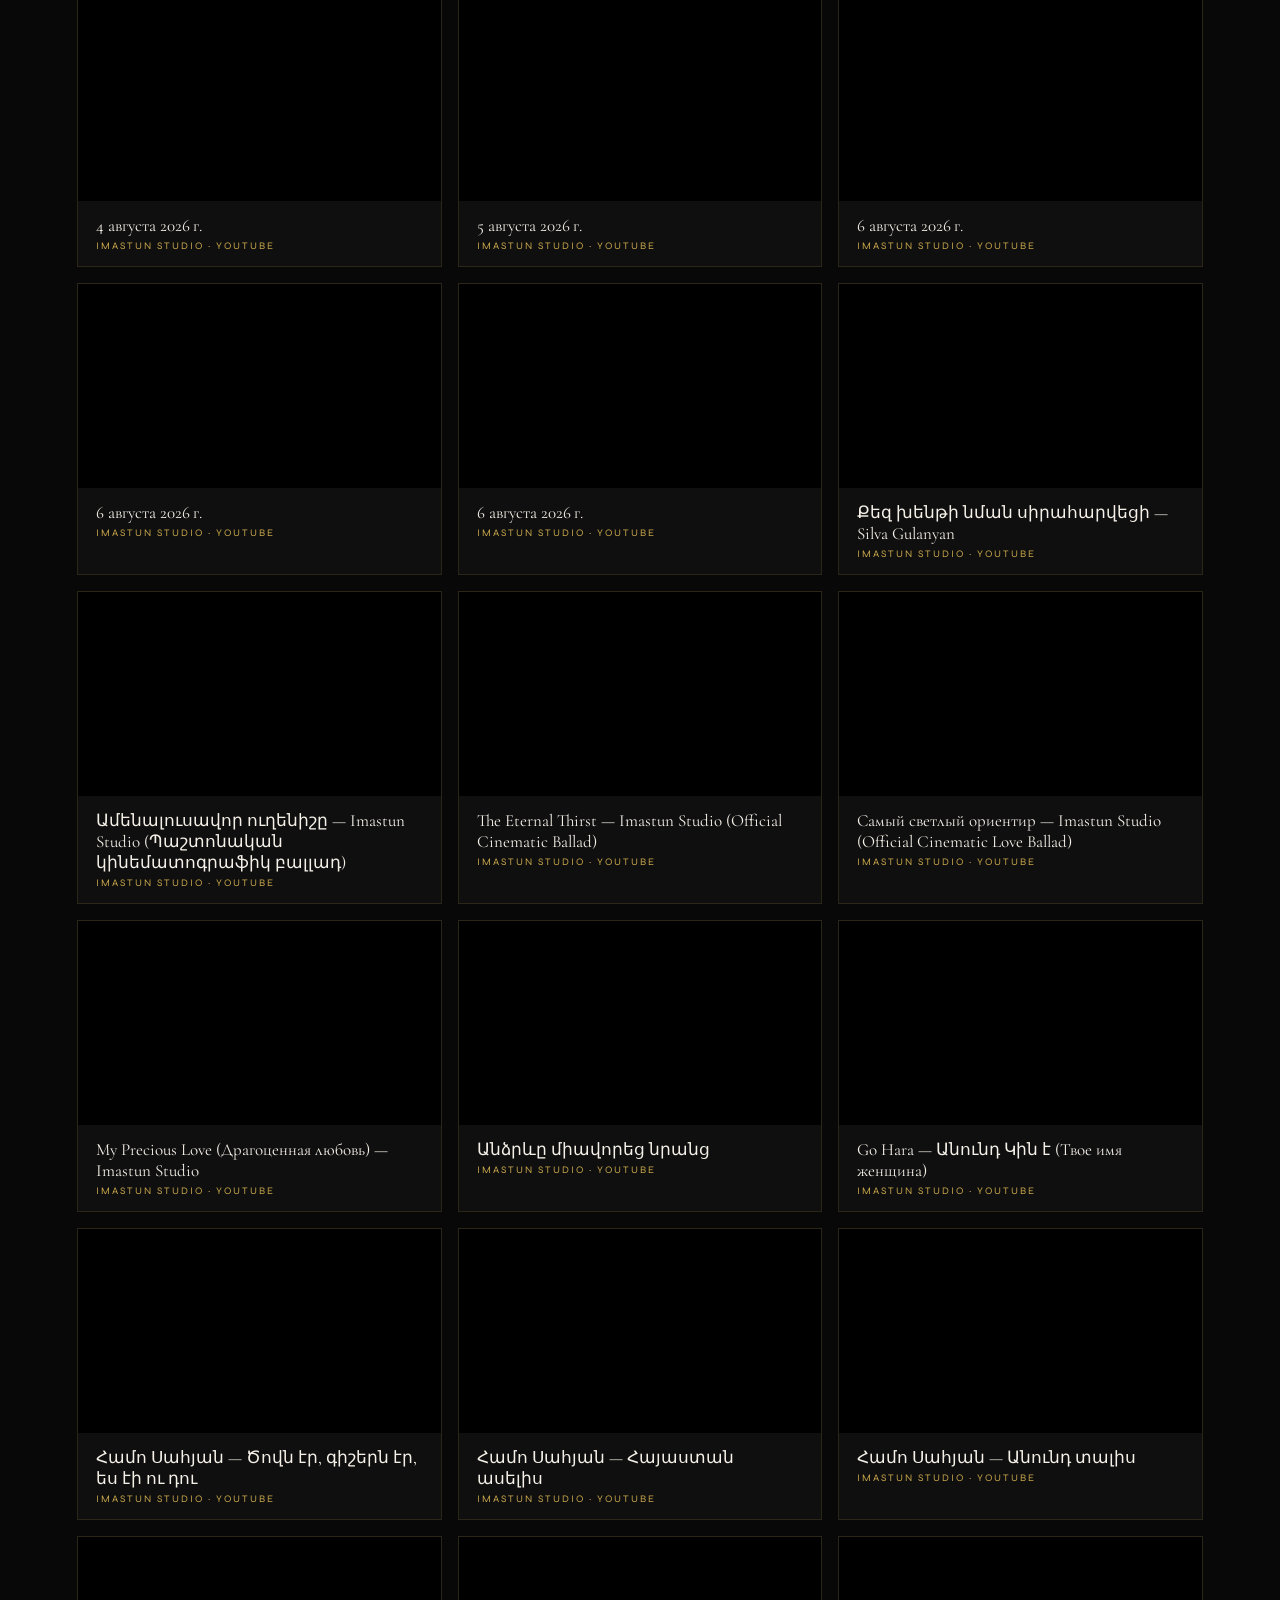
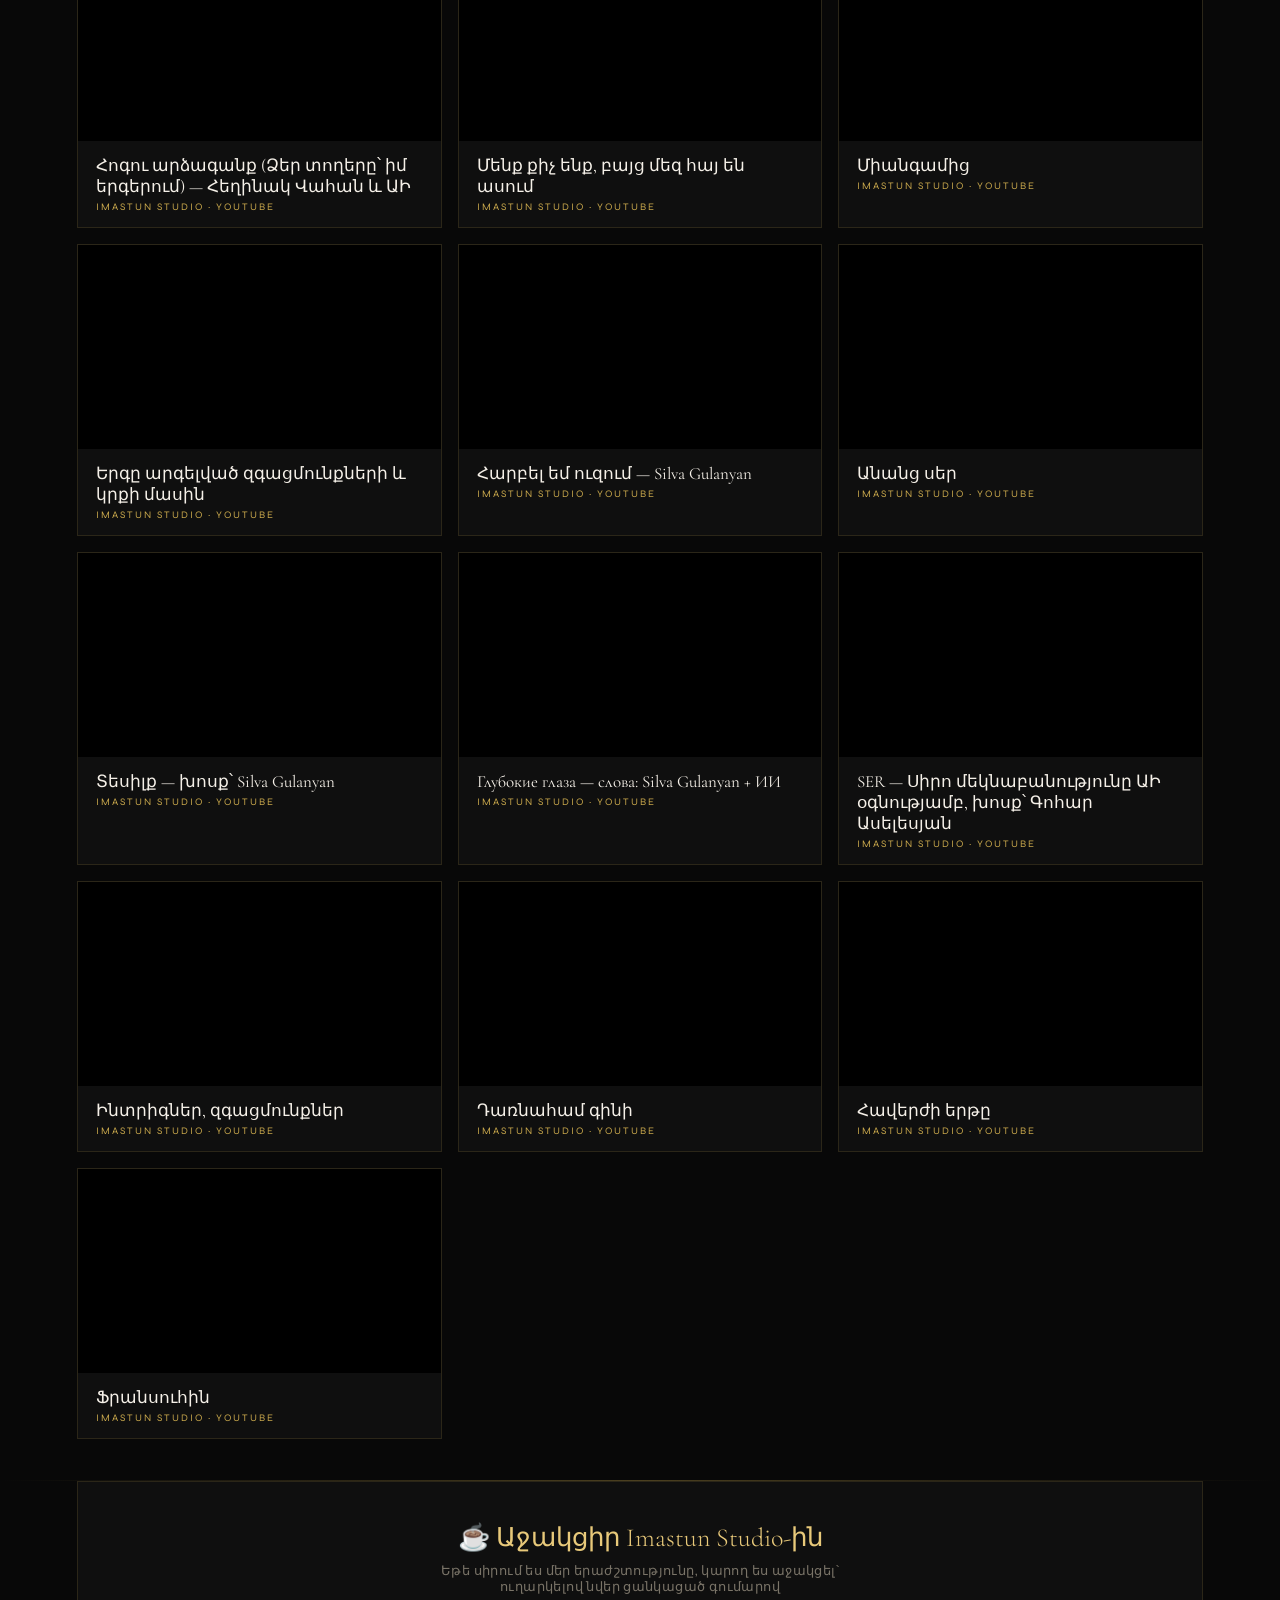
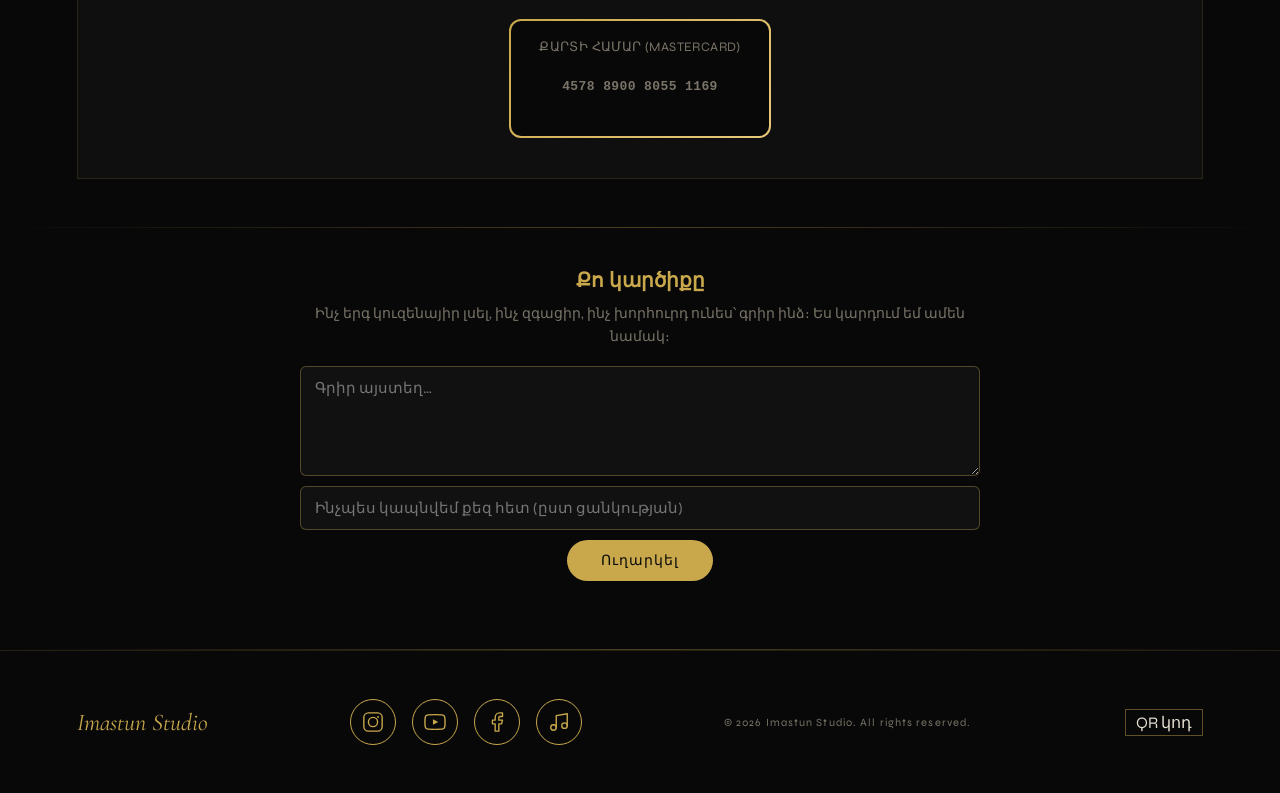
==== commit dc65a750: "Add 2 Vladimir Avetisyan songs: Զավակներս, Հայկուհուն Co-Authored-By: Claude Sonnet 5.5 <noreply@ant" ====
--- a/index.html
+++ b/index.html
@@ -2267,7 +2267,7 @@
 <audio id="audio-engine" preload="none"></audio>
 
 <script defer src="https://cdn.jsdelivr.net/npm/@supabase/supabase-js@2"></script>
-<script src="songs-data.js?v=425ded4a9e"></script>
+<script src="songs-data.js?v=658775c8f0"></script>
 <script>
   function copyDonateCard() {
     const num = '4578890080551169';
